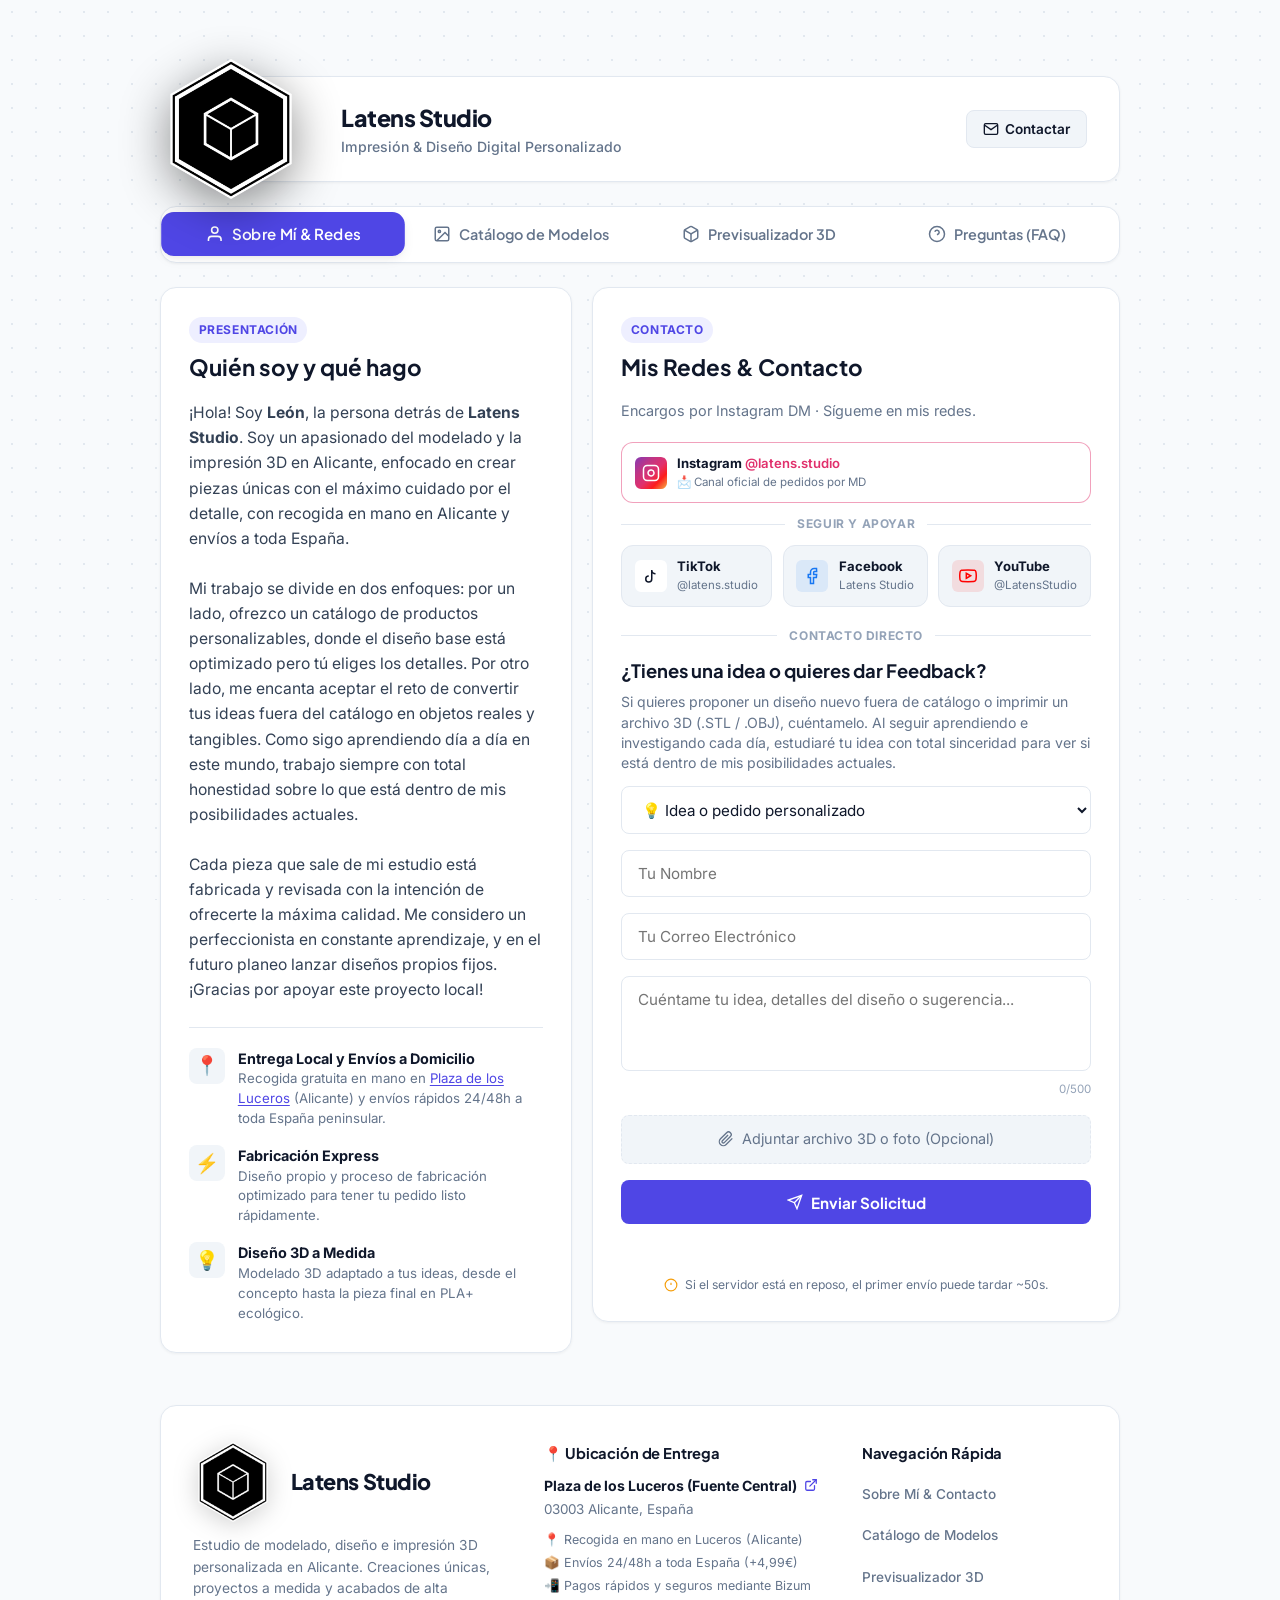
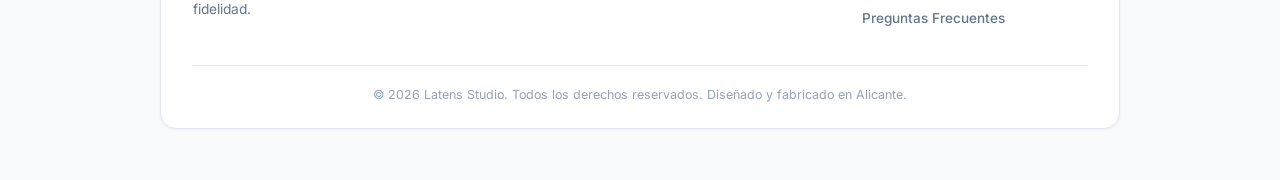
==== index.html @ 013ec284 "Add files via upload" ====
<!DOCTYPE html>
<html lang="es">
<head>
    <meta charset="UTF-8">
    <meta name="viewport" content="width=device-width, initial-scale=1.0, maximum-scale=5.0">
    <meta name="color-scheme" content="light dark">
    <meta name="theme-color" content="#f8fafc">

    <!-- Metadatos Principales & SEO -->
    <title>Latens Studio — Diseño Digital e Impresión 3D a Medida</title>
    <meta name="title" content="Latens Studio — Diseño Digital e Impresión 3D a Medida">
    <meta name="description" content="Estudio de diseño digital, modelado e impresión 3D personalizada. Crea piezas únicas con previsualizador 3D interactivo y acabados de alta precisión.">
    <meta name="keywords" content="impresion 3d alicante, diseño 3d a medida, estudio 3d alicante, regalos personalizados alicante, modelado 3d alicante, latens studio, plaza de los luceros alicante">
    <meta name="author" content="Latens Studio">
    <meta name="robots" content="index, follow">
    <link rel="canonical" href="https://latens-studio.github.io/Latens_Studio_Web/">

    <!-- Geo Tags para Posicionamiento Local en Alicante -->
    <meta name="geo.region" content="ES-A">
    <meta name="geo.placename" content="Alicante, Plaza de los Luceros">
    <meta name="geo.position" content="38.345869;-0.490693">
    <meta name="ICBM" content="38.345869, -0.490693">

    <!-- Open Graph / Redes Sociales & Mensajería -->
    <meta property="og:type" content="business.business">
    <meta property="og:url" content="https://latens-studio.github.io/Latens_Studio_Web/">
    <meta property="og:site_name" content="Latens Studio">
    <meta property="og:title" content="Latens Studio — Diseño Digital e Impresión 3D a Medida">
    <meta property="og:description" content="Estudio de diseño digital, modelado e impresión 3D personalizada. Crea piezas únicas con previsualizador 3D interactivo y acabados de alta precisión.">
    <meta property="og:image" content="https://latens-studio.github.io/Latens_Studio_Web/Etiqueta.jpg">
    <meta property="og:image:secure_url" content="https://latens-studio.github.io/Latens_Studio_Web/Etiqueta.jpg">
    <meta property="og:image:type" content="image/jpeg">
    <meta property="og:image:width" content="1200">
    <meta property="og:image:height" content="630">
    <meta property="og:image:alt" content="Latens Studio — Diseño Digital e Impresión 3D a Medida">
    <meta property="og:locale" content="es_ES">

    <!-- Twitter / X Card -->
    <meta name="twitter:card" content="summary_large_image">
    <meta name="twitter:url" content="https://latens-studio.github.io/Latens_Studio_Web/">
    <meta name="twitter:title" content="Latens Studio — Diseño Digital e Impresión 3D a Medida">
    <meta name="twitter:description" content="Estudio de diseño digital, modelado e impresión 3D personalizada. Crea piezas únicas con previsualizador 3D interactivo y acabados de alta precisión.">
    <meta name="twitter:image" content="https://latens-studio.github.io/Latens_Studio_Web/Etiqueta.jpg">
    <meta name="twitter:image:alt" content="Latens Studio — Diseño Digital e Impresión 3D a Medida">

    <!-- Respaldo Google / Scraping -->
    <meta itemprop="image" content="https://latens-studio.github.io/Latens_Studio_Web/Etiqueta.jpg">
    <link rel="image_src" href="https://latens-studio.github.io/Latens_Studio_Web/Etiqueta.jpg">

    <!-- Schema.org JSON-LD (LocalBusiness + Products + FAQ) -->
    <script type="application/ld+json">
    {
      "@context": "https://schema.org",
      "@graph": [
        {
          "@type": "LocalBusiness",
          "@id": "https://latens-studio.github.io/Latens_Studio_Web/#business",
          "name": "Latens Studio",
          "url": "https://latens-studio.github.io/Latens_Studio_Web/",
          "logo": "https://latens-studio.github.io/Latens_Studio_Web/logo_latens.png",
          "image": "https://latens-studio.github.io/Latens_Studio_Web/Etiqueta.jpg",
          "description": "Estudio de diseño, modelado e impresión 3D personalizada en Alicante. Creación de piezas únicas, regalos personalizados y proyectos con entrega en mano en Plaza de los Luceros.",
          "priceRange": "€",
          "paymentAccepted": "Bizum",
          "currenciesAccepted": "EUR",
          "address": {
            "@type": "PostalAddress",
            "streetAddress": "Plaza de los Luceros (Punto de Entrega en Mano)",
            "addressLocality": "Alicante",
            "addressRegion": "Alicante",
            "postalCode": "03003",
            "addressCountry": "ES"
          },
          "geo": {
            "@type": "GeoCoordinates",
            "latitude": 38.345869,
            "longitude": -0.490693
          },
          "areaServed": {
            "@type": "City",
            "name": "Alicante"
          },
          "sameAs": [
            "https://www.instagram.com/latens.studio",
            "https://www.tiktok.com/@latens.studio",
            "https://www.facebook.com/share/1EheDCydS8/",
            "https://youtube.com/@latensstudio"
          ]
        },
        {
          "@type": "ItemList",
          "name": "Catálogo de Llaveros Personalizados",
          "itemListElement": [
            {
              "@type": "Product",
              "position": 1,
              "name": "Llavero Corazón Conectado",
              "description": "Dos llaveros independientes con nombres personalizados que encajan magnéticamente formando un corazón perfecto.",
              "image": "https://latens-studio.github.io/Latens_Studio_Web/pareja_nombre_portada.webp",
              "brand": { "@type": "Brand", "name": "Latens Studio" },
              "offers": {
                "@type": "Offer",
                "price": "15.00",
                "priceCurrency": "EUR",
                "availability": "https://schema.org/InStock",
                "url": "https://latens-studio.github.io/Latens_Studio_Web/#tab-gallery",
                "areaServed": "Alicante"
              }
            },
            {
              "@type": "Product",
              "position": 2,
              "name": "Llavero Iniciales con Corazón",
              "description": "Dos llaveros con la inicial de cada persona sobre un corazón central, opción de cruz decorativa y relieve.",
              "image": "https://latens-studio.github.io/Latens_Studio_Web/pareja_iniciales_portada.webp",
              "brand": { "@type": "Brand", "name": "Latens Studio" },
              "offers": {
                "@type": "Offer",
                "price": "12.00",
                "priceCurrency": "EUR",
                "availability": "https://schema.org/InStock",
                "url": "https://latens-studio.github.io/Latens_Studio_Web/#tab-gallery",
                "areaServed": "Alicante"
              }
            },
            {
              "@type": "Product",
              "position": 3,
              "name": "Llavero Individual con Nombre",
              "description": "Tu nombre en relieve blanco sobre base oscura resistente con anilla reforzada y diseño orgánico compacto.",
              "image": "https://latens-studio.github.io/Latens_Studio_Web/individual_portada.webp",
              "brand": { "@type": "Brand", "name": "Latens Studio" },
              "offers": {
                "@type": "Offer",
                "price": "3.00",
                "priceCurrency": "EUR",
                "availability": "https://schema.org/InStock",
                "url": "https://latens-studio.github.io/Latens_Studio_Web/#tab-gallery",
                "areaServed": "Alicante"
              }
            }
          ]
        },
        {
          "@type": "FAQPage",
          "mainEntity": [
            {
              "@type": "Question",
              "name": "¿Cómo hago un encargo y cómo se paga?",
              "acceptedAnswer": {
                "@type": "Answer",
                "text": "Todos los encargos se realizan de forma cómoda a través de esta web o por Mensaje Directo en Instagram (@latens.studio). Una vez confirmado el diseño contigo, el pago se realiza cómodamente mediante Bizum."
              }
            },
            {
              "@type": "Question",
              "name": "¿De qué material están fabricados?",
              "acceptedAnswer": {
                "@type": "Answer",
                "text": "Están impresos en bioplástico PLA y PLA+ de alta calidad, polímeros termoplásticos ligeros y muy resistentes derivados de recursos orgánicos renovables como el almidón de maíz."
              }
            },
            {
              "@type": "Question",
              "name": "¿Resisten bien el calor y el sol?",
              "acceptedAnswer": {
                "@type": "Answer",
                "text": "El PLA+ es muy duradero para el uso diario. Como todo termoplástico, se aconseja no dejarlo expuesto al sol directo de forma prolongada ni a temperaturas superiores a 55-60°C."
              }
            },
            {
              "@type": "Question",
              "name": "¿Puedo pedirte algún diseño fuera de tu catálogo?",
              "acceptedAnswer": {
                "@type": "Answer",
                "text": "¡Sí! Si tienes en mente una idea propia, un boceto o un archivo 3D listo (.STL / .OBJ / .STEP), cuéntamelo por Instagram o mediante el formulario de contacto."
              }
            },
            {
              "@type": "Question",
              "name": "¿Cuánto tardas en preparar un encargo?",
              "acceptedAnswer": {
                "@type": "Answer",
                "text": "Para piezas pequeñas y modelos del catálogo, lo habitual es tener tu pedido listo el mismo día o en un plazo de 24 horas."
              }
            },
            {
              "@type": "Question",
              "name": "¿Dónde se realizan las entregas en mano?",
              "acceptedAnswer": {
                "@type": "Answer",
                "text": "Las entregas presenciales gratuitas se realizan en la Plaza de los Luceros (Alicante), junto a la fuente central."
              }
            },
            {
              "@type": "Question",
              "name": "¿Qué ocurre si no puedo acudir en el horario acordado a Luceros?",
              "acceptedAnswer": {
                "@type": "Answer",
                "text": "Si te surge cualquier imprevisto, solo avísame con antelación por Mensaje Directo en Instagram para reagendar el horario u organizar para que otra persona de tu confianza pueda recogerlo."
              }
            },
            {
              "@type": "Question",
              "name": "¿Se pueden cancelar o devolver los pedidos?",
              "acceptedAnswer": {
                "@type": "Answer",
                "text": "En modelos no personalizados dispones de 7 días naturales desde la entrega para devoluciones. En piezas personalizadas con nombres o fechas a medida, no es posible admitir devoluciones una vez iniciada la impresión."
              }
            }
          ]
        }
      ]
    }
    </script>

    <!-- Favicon / Icono de la Pestaña del Navegador -->
    <link rel="icon" type="image/svg+xml" href="favicon.svg">
    <link rel="icon" type="image/png" sizes="1024x1024" href="logo_latens.png">
    <link rel="apple-touch-icon" sizes="1024x1024" href="logo_latens.png">
    <link rel="manifest" href="manifest.json?v=3.0">
    <meta name="apple-mobile-web-app-title" content="Latens Studio">
    <meta name="application-name" content="Latens Studio">
    <meta name="apple-mobile-web-app-capable" content="yes">
    <meta name="apple-mobile-web-app-status-bar-style" content="black-translucent">
    <meta name="theme-color" content="#090d16">

    <!-- Preconexión de Fuentes para Rendimiento (Elimina latencia de DNS/TLS) -->
    <link rel="preconnect" href="https://fonts.googleapis.com">
    <link rel="preconnect" href="https://fonts.gstatic.com" crossorigin>
    <link href="https://fonts.googleapis.com/css2?family=Plus+Jakarta+Sans:wght@400;500;600;700;800&family=Inter:wght@400;500;600&display=swap" rel="stylesheet">
    <link rel="stylesheet" href="style.css?v=132.0">
</head>
<body>

    <!-- Fondo limpio con sutil retícula de diseño -->
    <div class="bg-pattern"></div>

    <div class="site-wrapper">
        <!-- HEADER PRINCIPAL ESTRICTO Y ESTRUCTURADO -->
        <header class="main-header">
            <div class="header-brand">
                <div class="brand-avatar">
                    <img src="logo_latens.png" alt="Latens Studio Logo" class="brand-logo-img"  fetchpriority="high">
                </div>
                <div class="brand-text">
                    <h1 class="brand-title">Latens Studio</h1>
                    <p class="brand-subtitle">Impresión & Diseño Digital Personalizado</p>
                </div>
            </div>

            <div class="header-actions">
                <a href="#contacto" class="btn-secondary-sm" id="headerContactBtn" data-gc-event="Contacto_Header">
                    <svg width="16" height="16" viewBox="0 0 24 24" fill="none" stroke="currentColor" stroke-width="2" aria-hidden="true"><path d="M4 4h16c1.1 0 2 .9 2 2v12c0 1.1-.9 2-2 2H4c-1.1 0-2-.9-2-2V6c0-1.1.9-2 2-2z"></path><polyline points="22,6 12,13 2,6"></polyline></svg>
                    Contactar
                </a>
            </div>
        </header>

        <!-- BARRA DE NAVEGACIÓN ESTRUCTURADA POR SECCIONES (TABS CON WAI-ARIA) -->
        <nav class="nav-tabs" role="tablist" aria-label="Secciones del sitio">
            <button class="nav-tab-btn active" data-target="tab-profile" id="tab-btn-profile" data-gc-event="Tab_Perfil" role="tab" aria-selected="true" aria-controls="tab-profile" tabindex="0">
                <svg width="18" height="18" viewBox="0 0 24 24" fill="none" stroke="currentColor" stroke-width="2" aria-hidden="true"><path d="M20 21v-2a4 4 0 0 0-4-4H8a4 4 0 0 0-4 4v2"></path><circle cx="12" cy="7" r="4"></circle></svg>
                <span>Sobre Mí & Redes</span>
            </button>
            <button class="nav-tab-btn" data-target="tab-gallery" id="tab-btn-gallery" data-gc-event="Tab_Catalogo" role="tab" aria-selected="false" aria-controls="tab-gallery" tabindex="-1">
                <svg width="18" height="18" viewBox="0 0 24 24" fill="none" stroke="currentColor" stroke-width="2" aria-hidden="true"><rect x="3" y="3" width="18" height="18" rx="2" ry="2"></rect><circle cx="8.5" cy="8.5" r="1.5"></circle><polyline points="21 15 16 10 5 21"></polyline></svg>
                <span>Catálogo de Modelos</span>
            </button>
            <button class="nav-tab-btn highlight" data-target="tab-preview" id="tab-btn-preview" data-gc-event="Tab_Previsualizador" role="tab" aria-selected="false" aria-controls="tab-preview" tabindex="-1">
                <svg width="18" height="18" viewBox="0 0 24 24" fill="none" stroke="currentColor" stroke-width="2" aria-hidden="true"><path d="M21 16V8a2 2 0 0 0-1-1.73l-7-4a2 2 0 0 0-2 0l-7 4A2 2 0 0 0 3 8v8a2 2 0 0 0 1 1.73l7 4a2 2 0 0 0 2 0l7-4A2 2 0 0 0 21 16z"></path><polyline points="3.27 6.96 12 12.01 20.73 6.96"></polyline><line x1="12" y1="22.08" x2="12" y2="12"></line></svg>
                <span>Previsualizador 3D</span>
            </button>
            <button class="nav-tab-btn" data-target="tab-faq" id="tab-btn-faq" data-gc-event="Tab_FAQ" role="tab" aria-selected="false" aria-controls="tab-faq" tabindex="-1">
                <svg width="18" height="18" viewBox="0 0 24 24" fill="none" stroke="currentColor" stroke-width="2" aria-hidden="true"><circle cx="12" cy="12" r="10"></circle><path d="M9.09 9a3 3 0 0 1 5.83 1c0 2-3 3-3 3"></path><line x1="12" y1="17" x2="12.01" y2="17"></line></svg>
                <span>Preguntas (FAQ)</span>
            </button>
        </nav>

        <!-- CONTENIDO PRINCIPAL DE LAS PESTAÑAS -->
        <main class="main-content">
            
            <!-- ════════════════════════════════════════
                 PESTAÑA 1: PERFIL & REDES
            ════════════════════════════════════════ -->
            <section id="tab-profile" class="tab-pane active fade-in" role="tabpanel" aria-labelledby="tab-btn-profile">
                <div class="structured-grid">
                    
                    <!-- Tarjeta Biografía -->
                    <div class="content-card bio-card">
                        <div class="card-header">
                            <span class="card-badge">Presentación</span>
                            <h2>Quién soy y qué hago</h2>
                        </div>
                        <p class="bio-text">
                            ¡Hola! Soy <strong>León</strong>, la persona detrás de <strong>Latens Studio</strong>. Soy un apasionado del modelado y la impresión 3D en Alicante, enfocado en crear piezas únicas con el máximo cuidado por el detalle, con recogida en mano en Alicante y envíos a toda España.
                            <br><br>
                            Mi trabajo se divide en dos enfoques: por un lado, ofrezco un catálogo de productos personalizables, donde el diseño base está optimizado pero tú eliges los detalles. Por otro lado, me encanta aceptar el reto de convertir tus ideas fuera del catálogo en objetos reales y tangibles. Como sigo aprendiendo día a día en este mundo, trabajo siempre con total honestidad sobre lo que está dentro de mis posibilidades actuales.
                            <br><br>
                            Cada pieza que sale de mi estudio está fabricada y revisada con la intención de ofrecerte la máxima calidad. Me considero un perfeccionista en constante aprendizaje, y en el futuro planeo lanzar diseños propios fijos. ¡Gracias por apoyar este proyecto local!
                        </p>
                        <div class="features-list">
                            <div class="feature-item">
                                <span class="feature-icon">📍</span>
                                <div>
                                    <strong>Entrega Local y Envíos a Domicilio</strong>
                                    <p>Recogida gratuita en mano en <a href="https://maps.google.com/?q=Plaza+de+los+Luceros,+03003+Alicante" target="_blank" rel="noopener noreferrer" class="faq-map-link">Plaza de los Luceros</a> (Alicante) y envíos rápidos 24/48h a toda España peninsular.</p>
                                </div>
                            </div>
                            <div class="feature-item">
                                <span class="feature-icon">⚡</span>
                                <div>
                                    <strong>Fabricación Express</strong>
                                    <p>Diseño propio y proceso de fabricación optimizado para tener tu pedido listo rápidamente.</p>
                                </div>
                            </div>
                            <div class="feature-item">
                                <span class="feature-icon">💡</span>
                                <div>
                                    <strong>Diseño 3D a Medida</strong>
                                    <p>Modelado 3D adaptado a tus ideas, desde el concepto hasta la pieza final en PLA+ ecológico.</p>
                                </div>
                            </div>
                        </div>
                    </div>

                    <!-- Tarjeta Redes & Contacto -->
                    <div class="content-card social-card" id="contacto">
                        <div class="card-header">
                            <span class="card-badge">Contacto</span>
                            <h2>Mis Redes & Contacto</h2>
                        </div>
                        <p class="card-subtext">Encargos por Instagram DM · Sígueme en mis redes.</p>
                        
                        <!-- Canal Principal Destacado: Instagram (Encargos y DMs) -->
                        <div class="social-primary-box">
                            <a href="https://www.instagram.com/latens.studio?igsh=ZmIwaXVvYmJta2lt" class="social-tile-secondary instagram-primary" data-gc-event="Visita_Redes_Instagram" target="_blank" rel="noopener noreferrer" title="Pedir o consultar por Instagram DM">
                                <div class="sec-icon" style="background: var(--insta-gradient); color: #fff;">
                                    <svg viewBox="0 0 24 24" fill="none" stroke="currentColor" stroke-width="2" aria-hidden="true"><rect x="2" y="2" width="20" height="20" rx="5" ry="5"></rect><path d="M16 11.37A4 4 0 1 1 12.63 8 4 4 0 0 1 16 11.37z"></path><line x1="17.5" y1="6.5" x2="17.51" y2="6.5"></line></svg>
                                </div>
                                <div class="sec-info">
                                    <span class="sec-title">Instagram <span style="color: var(--insta-pink); font-weight: 600;">@latens.studio</span></span>
                                    <span class="sec-handle">📩 Canal oficial de pedidos por MD</span>
                                </div>
                            </a>
                        </div>

                        <!-- Canales Secundarios: Seguir y Apoyar -->
                        <div class="social-secondary-section">
                            <div class="social-secondary-heading">Seguir y Apoyar</div>
                            <div class="social-secondary-grid">
                                <a href="https://www.tiktok.com/@latens.studio?_r=1&_t=ZG-98trditp81h" class="social-tile-secondary tiktok" data-gc-event="Visita_Redes_TikTok" target="_blank" rel="noopener noreferrer" title="Seguir en TikTok">
                                    <div class="sec-icon">
                                        <svg viewBox="0 0 24 24" fill="none" stroke="currentColor" stroke-width="2" aria-hidden="true"><path d="M9 12a4 4 0 1 0 4 4V4a5 5 0 0 0 5 5"></path></svg>
                                    </div>
                                    <div class="sec-info">
                                        <span class="sec-title">TikTok</span>
                                        <span class="sec-handle">@latens.studio</span>
                                    </div>
                                </a>

                                <a href="https://www.facebook.com/share/1EheDCydS8/" class="social-tile-secondary facebook" data-gc-event="Visita_Redes_Facebook" target="_blank" rel="noopener noreferrer" title="Seguir en Facebook">
                                    <div class="sec-icon">
                                        <svg viewBox="0 0 24 24" fill="none" stroke="currentColor" stroke-width="2" aria-hidden="true"><path d="M18 2h-3a5 5 0 0 0-5 5v3H7v4h3v8h4v-8h3.81l.39-4h-4V7a1 1 0 0 1 1-1h3z"></path></svg>
                                    </div>
                                    <div class="sec-info">
                                        <span class="sec-title">Facebook</span>
                                        <span class="sec-handle">Latens Studio</span>
                                    </div>
                                </a>

                                <a href="https://youtube.com/@latensstudio?si=GDxGQkArai97Ne9W" class="social-tile-secondary youtube" data-gc-event="Visita_Redes_YouTube" target="_blank" rel="noopener noreferrer" title="Suscribirse en YouTube">
                                    <div class="sec-icon">
                                        <svg viewBox="0 0 24 24" fill="none" stroke="currentColor" stroke-width="2" aria-hidden="true"><path d="M22.54 6.42a2.78 2.78 0 0 0-1.94-2C18.88 4 12 4 12 4s-6.88 0-8.6.46a2.78 2.78 0 0 0-1.94 2A29 29 0 0 0 1 11.75a29 29 0 0 0 .46 5.33 2.78 2.78 0 0 0 1.94 2c1.72.46 8.6.46 8.6.46s6.88 0 8.6-.46a2.78 2.78 0 0 0 1.94-2 29 29 0 0 0 .46-5.33 29 29 0 0 0-.46-5.33z"></path><polygon points="9.75 15.02 15.5 11.75 9.75 8.48 9.75 15.02"></polygon></svg>
                                    </div>
                                    <div class="sec-info">
                                        <span class="sec-title">YouTube</span>
                                        <span class="sec-handle">@LatensStudio</span>
                                    </div>
                                </a>
                            </div>

                        <!-- Formulario de Contacto (integrado en la tarjeta) -->
                        <div class="social-form-section">
                            <div class="social-secondary-heading">Contacto directo</div>
                            <h3 style="font-family: var(--font-heading); font-size: 1.15rem; color: var(--text-heading); margin-bottom: 0.5rem;">¿Tienes una idea o quieres dar Feedback?</h3>
                            <p style="font-size: 0.88rem; color: var(--text-muted); margin-bottom: 0.75rem; line-height: 1.45;">Si quieres proponer un diseño nuevo fuera de catálogo o imprimir un archivo 3D (.STL / .OBJ), cuéntamelo. Al seguir aprendiendo e investigando cada día, estudiaré tu idea con total sinceridad para ver si está dentro de mis posibilidades actuales.</p>
                            <form id="contactForm" class="custom-form" style="margin-top: 0; max-width: 100%;">
                                <!-- Honeypot anti-spam -->
                                <div style="display: none !important; position: absolute; left: -9999px;" aria-hidden="true">
                                    <input type="text" name="website_hp" tabindex="-1" autocomplete="off">
                                </div>

                                <div class="form-group">
                                    <label for="formSubject" class="sr-only">Tipo de Asunto</label>
                                    <select name="asunto" id="formSubject" class="form-input" style="cursor: pointer;">
                                        <option value="idea">💡 Idea o pedido personalizado</option>
                                        <option value="feedback">🗣️ Feedback o sugerencias</option>
                                    </select>
                                </div>

                                <div class="form-group">
                                    <label for="contactName" class="sr-only">Tu Nombre</label>
                                    <input type="text" id="contactName" name="name" placeholder="Tu Nombre" required class="form-input" autocomplete="name">
                                </div>

                                <div class="form-group">
                                    <label for="contactEmail" class="sr-only">Tu Correo Electrónico</label>
                                    <input type="email" id="contactEmail" name="email" placeholder="Tu Correo Electrónico" required class="form-input" autocomplete="email" aria-describedby="contactEmailSuggestion">
                                    <div id="contactEmailSuggestion" class="email-suggestion-box" style="display: none;" role="status" aria-live="polite"></div>
                                </div>

                                <div class="form-group" style="position: relative;">
                                    <label for="contactMessage" class="sr-only">Mensaje o Detalles del Encargo</label>
                                    <textarea id="contactMessage" name="message" rows="3" maxlength="500" placeholder="Cuéntame tu idea, detalles del diseño o sugerencia..." required class="form-input"></textarea>
                                    <div class="char-counter-wrap">
                                        <small id="contactMessageCounter" class="char-counter">0/500</small>
                                    </div>
                                </div>

                                <div class="form-group">
                                    <label for="attachment" class="file-label">
                                        <svg width="16" height="16" viewBox="0 0 24 24" fill="none" stroke="currentColor" stroke-width="2" aria-hidden="true"><path d="M21.44 11.05l-9.19 9.19a6 6 0 0 1-8.49-8.49l9.19-9.19a4 4 0 0 1 5.66 5.66l-9.2 9.19a2 2 0 0 1-2.83-2.83l8.49-8.48"></path></svg>
                                        <span id="fileNameDisplay">Adjuntar archivo 3D o foto (Opcional)</span>
                                    </label>
                                    <input type="file" name="attachment" id="attachment" accept=".stl,.obj,.step,.zip,.rar,.png,.jpg" class="hidden-file">
                                </div>

                                <button type="submit" class="btn-primary w-full" data-gc-event="Contacto_Enviar">
                                    <svg width="16" height="16" viewBox="0 0 24 24" fill="none" stroke="currentColor" stroke-width="2" aria-hidden="true"><line x1="22" y1="2" x2="11" y2="13"></line><polygon points="22 2 15 22 11 13 2 9 22 2"></polygon></svg>
                                    Enviar Solicitud
                                </button>

                                <div id="formResult" class="form-result" role="status" aria-live="polite"></div>

                                <div class="form-server-note">
                                    <svg width="14" height="14" viewBox="0 0 24 24" fill="none" stroke="currentColor" stroke-width="2" aria-hidden="true"><circle cx="12" cy="12" r="10"></circle><line x1="12" y1="8" x2="12" y2="12"></line><line x1="12" y1="16" x2="12.01" y2="16"></line></svg>
                                    <span>Si el servidor está en reposo, el primer envío puede tardar ~50s.</span>
                                </div>
                            </form>
                        </div>
                    </div>

                </div> <!-- Fin de structured-grid -->

            </section>

            <!-- ════════════════════════════════════════
                 PESTAÑA 2: CATÁLOGO DE PRODUCTOS
            ════════════════════════════════════════ -->
            <section id="tab-gallery" class="tab-pane fade-in" role="tabpanel" aria-labelledby="tab-btn-gallery">
                <h2 class="sr-only">Catálogo de Modelos y Llaveros 3D</h2>

                <!-- Chapita de regalo (Encabezando la sección) -->
                <div class="gift-badge catalog-badge">
                    <img src="chapita.png" alt="Chapita Gratis" width="48" height="48" decoding="async">
                    <div class="gift-text">
                        <strong>+ Chapita Gratis</strong>
                        <span>Con tu pedido</span>
                    </div>
                </div>

                <div class="products-grid">
                    
                    <!-- Producto 1: Corazón -->
                    <article class="product-card">
                        <div class="product-preview-box has-gallery" data-product="corazon">
                            <span class="product-tag">Más Vendido ⭐</span>
                            <div class="card-gallery-slider">
                                <img src="pareja_nombre_portada.webp" alt="Llaveros Magnéticos con Corazón y Nombres - Portada" class="gallery-slide active" loading="lazy" decoding="async" width="400" height="300">
                                <img src="pareja_nombre_imanes.webp" alt="Llaveros Magnéticos con Corazón y Nombres - Imanes de Neodimio" class="gallery-slide" loading="lazy" decoding="async" width="400" height="300">
                                <img src="pareja_nombre_fecha.webp" alt="Llaveros Magnéticos con Corazón y Nombres - Fecha Especial Grabada" class="gallery-slide" loading="lazy" decoding="async" width="400" height="300">
                                <img src="pareja_nombre_llaves.webp" alt="Llaveros Magnéticos con Corazón y Nombres - Puestos en Llaves" class="gallery-slide" loading="lazy" decoding="async" width="400" height="300">
                                <img src="tarjeta_3d_comun.webp" alt="Llaveros Magnéticos con Corazón y Nombres - Tarjeta de Presentación 3D" class="gallery-slide" loading="lazy" decoding="async" width="400" height="300">
                                <img src="pareja_nombre_conjunto.webp" alt="Llaveros Magnéticos con Corazón y Nombres - Conjunto Completo" class="gallery-slide" loading="lazy" decoding="async" width="400" height="300">
                            </div>
                            <div class="card-gallery-nav">
                                <button class="gallery-prev" aria-label="Foto anterior" type="button">‹</button>
                                <button class="gallery-next" aria-label="Siguiente foto" type="button">›</button>
                            </div>
                            <div class="card-gallery-dots">
                                <span class="gallery-dot active" data-index="0"></span>
                                <span class="gallery-dot" data-index="1"></span>
                                <span class="gallery-dot" data-index="2"></span>
                                <span class="gallery-dot" data-index="3"></span>
                                <span class="gallery-dot" data-index="4"></span>
                                <span class="gallery-dot" data-index="5"></span>
                            </div>
                        </div>
                        <div class="product-body">
                            <h3 class="product-title">Llaveros Magnéticos con Corazón y Nombres</h3>
                            <p class="product-desc">Dos llaveros magnéticos con nombres personalizados. Incluye tarjeta en caja con título, dedicatoria corta y soporte expositor.</p>
                            <div class="product-pricing-row">
                                <div class="price-stack">
                                    <span class="price-amount">15€</span>
                                </div>
                                <div class="price-shipping-stack">
                                    <span class="shipping-line">📍 Alicante: <strong>Recogida Gratis</strong></span>
                                    <span class="shipping-line">📦 Envío: <strong>+4,99€</strong></span>
                                </div>
                            </div>
                            <div class="product-card-actions">
                                <button type="button" class="btn-secondary-block btn-view-details" data-gc-event="Ver_Detalles" data-product="corazon" data-product-id="corazon">
                                    <svg width="15" height="15" viewBox="0 0 24 24" fill="none" stroke="currentColor" stroke-width="2" aria-hidden="true"><circle cx="11" cy="11" r="8"></circle><line x1="21" y1="21" x2="16.65" y2="16.65"></line><line x1="11" y1="8" x2="11" y2="14"></line><line x1="8" y1="11" x2="14" y2="11"></line></svg>
                                    <span>Ver más detalles</span>
                                </button>
                                <button type="button" class="btn-primary-block preview-trigger" data-gc-event="Boton_Personalizar_Catalogo" data-product="corazon">
                                    <svg width="15" height="15" viewBox="0 0 24 24" fill="none" stroke="currentColor" stroke-width="2" aria-hidden="true"><path d="M21 16V8a2 2 0 0 0-1-1.73l-7-4a2 2 0 0 0-2 0l-7 4A2 2 0 0 0 3 8v8a2 2 0 0 0 1 1.73l7 4a2 2 0 0 0 2 0l7-4A2 2 0 0 0 21 16z"></path></svg>
                                    <span>Personalizar 3D</span>
                                </button>
                            </div>
                        </div>
                    </article>

                    <!-- Producto 2: Iniciales -->
                    <article class="product-card">
                        <div class="product-preview-box has-gallery" data-product="iniciales">
                            <span class="product-tag neutral">Personalizable</span>
                            <div class="card-gallery-slider">
                                <img src="pareja_iniciales_portada.webp" alt="Llaveros Magnéticos con Corazón e Iniciales - Portada" class="gallery-slide active" loading="lazy" decoding="async" width="400" height="300">
                                <img src="pareja_iniciales_imanes.webp" alt="Llaveros Magnéticos con Corazón e Iniciales - Imanes de Neodimio" class="gallery-slide" loading="lazy" decoding="async" width="400" height="300">
                                <img src="pareja_iniciales_fecha.webp" alt="Llaveros Magnéticos con Corazón e Iniciales - Fecha Especial Grabada" class="gallery-slide" loading="lazy" decoding="async" width="400" height="300">
                                <img src="pareja_iniciales_cruz.webp" alt="Llaveros Magnéticos con Corazón e Iniciales - Cruz Opcional" class="gallery-slide" loading="lazy" decoding="async" width="400" height="300">
                                <img src="pareja_iniciales_llaves.webp" alt="Llaveros Magnéticos con Corazón e Iniciales - Puestos en Llaves" class="gallery-slide" loading="lazy" decoding="async" width="400" height="300">
                                <img src="tarjeta_3d_comun.webp" alt="Llaveros Magnéticos con Corazón e Iniciales - Tarjeta de Presentación 3D" class="gallery-slide" loading="lazy" decoding="async" width="400" height="300">
                                <img src="pareja_iniciales_conjunto.webp" alt="Llaveros Magnéticos con Corazón e Iniciales - Conjunto Completo" class="gallery-slide" loading="lazy" decoding="async" width="400" height="300">
                            </div>
                            <div class="card-gallery-nav">
                                <button class="gallery-prev" aria-label="Foto anterior" type="button">‹</button>
                                <button class="gallery-next" aria-label="Siguiente foto" type="button">›</button>
                            </div>
                            <div class="card-gallery-dots">
                                <span class="gallery-dot active" data-index="0"></span>
                                <span class="gallery-dot" data-index="1"></span>
                                <span class="gallery-dot" data-index="2"></span>
                                <span class="gallery-dot" data-index="3"></span>
                                <span class="gallery-dot" data-index="4"></span>
                                <span class="gallery-dot" data-index="5"></span>
                                <span class="gallery-dot" data-index="6"></span>
                            </div>
                        </div>
                        <div class="product-body">
                            <h3 class="product-title">Llaveros Magnéticos con Corazón e Iniciales</h3>
                            <p class="product-desc">Dos llaveros magnéticos con iniciales sobre corazón central. Incluye tarjeta en caja con dedicatoria corta y soporte expositor.</p>
                            <div class="product-pricing-row">
                                <div class="price-stack">
                                    <span class="price-amount">12€</span>
                                </div>
                                <div class="price-shipping-stack">
                                    <span class="shipping-line">📍 Alicante: <strong>Recogida Gratis</strong></span>
                                    <span class="shipping-line">📦 Envío: <strong>+4,99€</strong></span>
                                </div>
                            </div>
                            <div class="product-card-actions">
                                <button type="button" class="btn-secondary-block btn-view-details" data-gc-event="Ver_Detalles" data-product="iniciales" data-product-id="iniciales">
                                    <svg width="15" height="15" viewBox="0 0 24 24" fill="none" stroke="currentColor" stroke-width="2" aria-hidden="true"><circle cx="11" cy="11" r="8"></circle><line x1="21" y1="21" x2="16.65" y2="16.65"></line><line x1="11" y1="8" x2="11" y2="14"></line><line x1="8" y1="11" x2="14" y2="11"></line></svg>
                                    <span>Ver más detalles</span>
                                </button>
                                <button type="button" class="btn-primary-block preview-trigger" data-gc-event="Boton_Personalizar_Catalogo" data-product="iniciales">
                                    <svg width="15" height="15" viewBox="0 0 24 24" fill="none" stroke="currentColor" stroke-width="2" aria-hidden="true"><path d="M21 16V8a2 2 0 0 0-1-1.73l-7-4a2 2 0 0 0-2 0l-7 4A2 2 0 0 0 3 8v8a2 2 0 0 0 1 1.73l7 4a2 2 0 0 0 2 0l7-4A2 2 0 0 0 21 16z"></path></svg>
                                    <span>Personalizar 3D</span>
                                </button>
                            </div>
                        </div>
                    </article>

                    <!-- Producto 3: Llavero Individual con Nombre -->
                    <article class="product-card">
                        <div class="product-preview-box has-gallery" data-product="individual">
                            <span class="product-tag neutral">Individual</span>
                            <div class="card-gallery-slider">
                                <img src="individual_portada.webp" alt="Llavero Individual con Nombre - Portada" class="gallery-slide active" loading="lazy" decoding="async" width="400" height="300">
                                <img src="individual_llaves_1.webp" alt="Llavero Individual con Nombre - Puesto en Llaves Vista 1" class="gallery-slide" loading="lazy" decoding="async" width="400" height="300">
                                <img src="individual_llaves_2.webp" alt="Llavero Individual con Nombre - Puesto en Llaves Vista 2" class="gallery-slide" loading="lazy" decoding="async" width="400" height="300">
                            </div>
                            <div class="card-gallery-nav">
                                <button class="gallery-prev" aria-label="Foto anterior" type="button">‹</button>
                                <button class="gallery-next" aria-label="Siguiente foto" type="button">›</button>
                            </div>
                            <div class="card-gallery-dots">
                                <span class="gallery-dot active" data-index="0"></span>
                                <span class="gallery-dot" data-index="1"></span>
                                <span class="gallery-dot" data-index="2"></span>
                            </div>
                        </div>
                        <div class="product-body">
                            <h3 class="product-title">Llavero con Nombre</h3>
                            <p class="product-desc">Tu nombre en relieve blanco sobre base oscura resistente con anilla reforzada y diseño orgánico compacto.</p>
                            <div class="product-pricing-row">
                                <div class="price-stack">
                                    <span class="price-amount">3€</span>
                                </div>
                                <div class="price-shipping-stack">
                                    <span class="shipping-line">📍 Alicante: <strong>Recogida Gratis</strong></span>
                                    <span class="shipping-line">📦 Envío: <strong>+4,99€</strong></span>
                                </div>
                            </div>
                            <div class="product-card-actions">
                                <button type="button" class="btn-secondary-block btn-view-details" data-gc-event="Ver_Detalles" data-product="individual" data-product-id="individual">
                                    <svg width="15" height="15" viewBox="0 0 24 24" fill="none" stroke="currentColor" stroke-width="2" aria-hidden="true"><circle cx="11" cy="11" r="8"></circle><line x1="21" y1="21" x2="16.65" y2="16.65"></line><line x1="11" y1="8" x2="11" y2="14"></line><line x1="8" y1="11" x2="14" y2="11"></line></svg>
                                    <span>Ver más detalles</span>
                                </button>
                                <button type="button" class="btn-primary-block preview-trigger" data-gc-event="Boton_Personalizar_Catalogo" data-product="individual">
                                    <svg width="15" height="15" viewBox="0 0 24 24" fill="none" stroke="currentColor" stroke-width="2" aria-hidden="true"><path d="M21 16V8a2 2 0 0 0-1-1.73l-7-4a2 2 0 0 0-2 0l-7 4A2 2 0 0 0 3 8v8a2 2 0 0 0 1 1.73l7 4a2 2 0 0 0 2 0l7-4A2 2 0 0 0 21 16z"></path></svg>
                                    <span>Personalizar 3D</span>
                                </button>
                            </div>
                        </div>
                    </article>

                </div>
            </section>

            <!-- ════════════════════════════════════════
                 PESTAÑA 3: PREVISUALIZADOR 3D INTERACTIVO
            ════════════════════════════════════════ -->
            <section id="tab-preview" class="tab-pane fade-in" role="tabpanel" aria-labelledby="tab-btn-preview">
                <div class="preview-container">
                    
                    <!-- Columna de Configuración (Controles) -->
                    <div class="preview-panel config-panel">
                        <div class="panel-title-box">
                            <h2>Configurador 3D</h2>
                            <p>Ingresa los nombres para generar una muestra orientativa desde 5 perspectivas.</p>
                        </div>

                        <form id="previewForm" onsubmit="return false;">
                            <div class="form-field">
                                <label for="productSelect">Modelo a Previsualizar</label>
                                <select id="productSelect" class="form-select">
                                    <option value="corazon">Llaveros Magnéticos con Corazón y Nombres (15€)</option>
                                    <option value="iniciales">Llaveros Magnéticos con Corazón e Iniciales (12€)</option>
                                    <option value="individual">Llavero con Nombre (3€)</option>
                                </select>
                            </div>

                            <!-- Contenedor Principal de Personalización (Vertical en PC, 2 Columnas en Móvil) -->
                            <div class="config-customization-layout">
                                <!-- Columna Izquierda: Nombres y Fecha -->
                                <div class="config-names-date-col">
                                    <div id="dynamicInputs" class="form-inputs-group">
                                        <!-- Inputs dinámicos inyectados por JS -->
                                    </div>

                                    <div id="opcionesIniciales" class="custom-options-box">
                                        <h3 class="custom-options-title">Opciones de Iniciales</h3>
                                        <div class="custom-options-row">
                                            <label class="custom-option-check">
                                                <input type="checkbox" id="checkCruz" checked>
                                                <span>Incluir Cruz (+)</span>
                                            </label>
                                        </div>
                                    </div>

                                    <div id="fechaGroup" class="form-field date-picker-group">
                                        <label for="fechaNative">Fecha Reverso (Opcional)</label>
                                        <div class="date-picker-box" id="datePickerBox">
                                            <input type="date" id="fechaNative" class="form-input date-native-field" inputmode="none" onkeydown="return false;" aria-label="Seleccionar fecha en el calendario">
                                            <input type="hidden" id="fecha" value="">
                                            <button type="button" id="btnDateClear" class="btn-date-clear" title="Quitar fecha" aria-label="Quitar fecha" style="display: none;">✕</button>
                                        </div>
                                        <div class="date-quick-presets">
                                            <button type="button" class="date-preset-pill" data-gc-event="Preset_Fecha_Hoy" data-preset="today">📅 Hoy</button>
                                            <button type="button" class="date-preset-pill" data-preset="valentine">❤️ 14 Feb</button>
                                        </div>
                                        <div class="date-preview-badge" id="datePreviewBadge" style="display: none;">
                                            <span class="date-preview-label">Grabado:</span>
                                            <strong id="datePreviewFormatted" class="date-preview-code">--.--.--</strong>
                                        </div>
                                    </div>
                                </div>

                                <!-- Columna Derecha: Tarjeta 3D de Regalo -->
                                <div class="config-card-col">
                                    <input type="checkbox" id="addCard" checked style="display: none;">
                                    <div id="cardInputsGroup" class="card-inputs-panel fade-in">
                                        <div class="card-inputs-header">
                                            <span>💌</span>
                                            <strong>Tarjeta en Caja</strong>
                                        </div>
                                        <div class="form-field" style="margin-bottom: 0.45rem;">
                                            <label for="cardTitle" style="font-size: 0.78rem;">Título</label>
                                            <input type="text" id="cardTitle" class="form-input" maxlength="20" placeholder="Ej: Te quiero mucho" style="font-size: 0.85rem; padding: 0.45rem 0.6rem;">
                                            <small style="color:#94a3b8; font-size:10px; float: right;" id="titleCounter">0/20</small>
                                        </div>
                                        <div class="form-field card-message-field" style="margin-bottom: 0; display: flex; flex-direction: column; flex: 1;">
                                            <label for="cardMessage" style="font-size: 0.78rem;">Mensaje</label>
                                            <textarea id="cardMessage" class="form-input" maxlength="60" placeholder="Que este detalle os recuerde lo especiales que sois..." style="resize: none; font-size: 0.84rem; padding: 0.5rem 0.6rem; flex: 1; min-height: 95px;"></textarea>
                                            <small style="color:#94a3b8; font-size:10px; float: right; margin-top: 2px;" id="messageCounter">0/60</small>
                                        </div>
                                    </div>
                                </div>
                            </div>



                            <!-- Selector de Entrega / Envío (Compacto) -->
                            <div class="form-field" style="margin-top: 0.85rem; border-top: 1px solid var(--border-light); padding-top: 0.85rem;">
                                <label for="deliverySelect">Método de Entrega / Envío</label>
                                <select id="deliverySelect" class="form-select" data-gc-event="Select_Delivery_Method">
                                    <option value="recogida" selected>📍 Alicante (Luceros) — Recogida Gratis</option>
                                    <option value="envio">📦 Toda España (Península) — Envío 24/48h (+4,99€)</option>
                                </select>

                                <!-- Formulario Desplegable de Datos de Envío (Aparece si elige envío) -->
                                <div id="shippingFieldsGroup" class="shipping-fields-box fade-in" style="display: none;">
                                    <div class="shipping-box-header">
                                        <span style="font-size: 1.05rem;">📦</span>
                                        <strong>Datos para el Envío a Domicilio</strong>
                                    </div>
                                    <div class="form-field shipping-field">
                                        <label for="shipName">Nombre Completo</label>
                                        <input type="text" id="shipName" class="form-input" placeholder="Ej: María García López">
                                    </div>
                                    <div class="form-field shipping-field">
                                        <label for="shipAddress">Dirección (Calle, Nº, Piso/Puerta)</label>
                                        <input type="text" id="shipAddress" class="form-input" placeholder="Ej: Calle Mayor 18, Bajo A">
                                    </div>
                                    <div class="shipping-grid-row">
                                        <div class="form-field shipping-field">
                                            <label for="shipCP">Código Postal</label>
                                            <input type="text" id="shipCP" class="form-input" placeholder="Ej: 03001" maxlength="5" autocomplete="postal-code" inputmode="numeric" aria-describedby="shipCPBadge">
                                            <div id="shipCPBadge" class="cp-locality-badge" style="display: none;" role="status" aria-live="polite"></div>
                                        </div>
                                        <div class="form-field shipping-field">
                                            <label for="shipPhone">Teléfono</label>
                                            <input type="tel" id="shipPhone" class="form-input" placeholder="Ej: 612 345 678" autocomplete="tel" aria-describedby="shipPhoneBadge">
                                            <div id="shipPhoneBadge" class="field-feedback-badge" style="display: none;" role="status" aria-live="polite"></div>
                                        </div>
                                    </div>
                                    <div class="form-field shipping-field" style="margin-bottom: 0;">
                                        <label for="shipEmail">Correo Electrónico</label>
                                        <input type="email" id="shipEmail" class="form-input" placeholder="tu@email.com" autocomplete="email" aria-describedby="shipEmailSuggestion">
                                        <div id="shipEmailSuggestion" class="email-suggestion-box" style="display: none;" role="status" aria-live="polite"></div>
                                    </div>
                                </div>
                            </div>

                            <button id="generateBtn" class="btn-generate" type="button" data-gc-event="Generar_3D">
                                <span class="btn-text">Generar Previsualización 3D</span>
                                <svg width="18" height="18" viewBox="0 0 24 24" fill="none" stroke="currentColor" stroke-width="2" aria-hidden="true"><line x1="5" y1="12" x2="19" y2="12"></line><polyline points="12 5 19 12 12 19"></polyline></svg>
                            </button>

                            <!-- Chapita de regalo debajo del botón -->
                            <div class="gift-badge config-badge">
                                <img src="chapita.png" alt="Chapita Gratis" width="38" height="38" decoding="async">
                                <div class="gift-text">
                                    <strong>+ Chapita Gratis</strong>
                                    <span>Con tu llavero</span>
                                </div>
                            </div>
                        </form>

                        <div class="security-note">
                            <svg width="16" height="16" viewBox="0 0 24 24" fill="none" stroke="currentColor" stroke-width="2" aria-hidden="true"><circle cx="12" cy="12" r="10"></circle><polyline points="12 6 12 12 16 14"></polyline></svg>
                            <span>Generación en tiempo real. Si el servidor está en reposo, el primer modelo puede tardar hasta ~50s en despertar.</span>
                        </div>
                    </div>

                    <!-- Columna Derecha (Visor y Contenedor de Configuración) -->
                    <div class="preview-right-col">
                        
                        <!-- 1. Visor 3D (Tarjeta Superior) -->
                        <div class="preview-panel viewer-panel" style="position: relative;">
                            
                            <!-- Estado Inicial -->
                            <div id="viewerInitial" class="viewer-state active">
                                <div class="state-illustration">
                                    <svg width="48" height="48" viewBox="0 0 24 24" fill="none" stroke="currentColor" stroke-width="1.5" aria-hidden="true"><path d="M21 16V8a2 2 0 0 0-1-1.73l-7-4a2 2 0 0 0-2 0l-7 4A2 2 0 0 0 3 8v8a2 2 0 0 0 1 1.73l7 4a2 2 0 0 0 2 0l7-4A2 2 0 0 0 21 16z"></path><polyline points="3.27 6.96 12 12.01 20.73 6.96"></polyline><line x1="12" y1="22.08" x2="12" y2="12"></line></svg>
                                </div>
                                <h3>Visor de Renders 3D</h3>
                                <p>Rellena los nombres en el panel izquierdo y pulsa "Generar" para obtener las capturas tridimensionales y medidas exactas.</p>
                            </div>

                            <!-- Estado 2: Cargando con Barra de Progreso y Fases -->
                            <div id="viewerLoading" class="viewer-state">
                                <div class="loader-visual-container">
                                    <div class="custom-loader"></div>
                                    <span id="loadingPercent" class="loading-percent-badge">0%</span>
                                </div>
                                
                                <h3 id="loadingStatusTitle">Generando modelo 3D...</h3>
                                <p id="loadingStatusDesc" class="loading-status-text">📐 Calculando geometría tipográfica y curvas...</p>
                                
                                <div class="progress-bar-track" role="progressbar" aria-valuenow="0" aria-valuemin="0" aria-valuemax="100">
                                    <div id="loadingProgressBar" class="progress-bar-fill"></div>
                                </div>

                                <div class="loading-timer-badge">
                                    <span id="loadingTimeText">⏱️ Tiempo estimado: ~8-10 seg</span>
                                </div>
                            </div>

                            <!-- Estado 3: Resultados (Imágenes & Medidas) -->
                            <div id="viewerResults" class="viewer-state results-state">
                                
                                <!-- Selector de Modo de Vista (Juntos vs Separados) -->
                                <div class="view-mode-selector" id="viewModeSelector">
                                    <button class="view-mode-btn active" id="modeJuntosBtn" data-gc-event="Modo_Juntos">
                                        <span>❤️ Juntos (Ensamblados)</span>
                                    </button>
                                    <button class="view-mode-btn" id="modeSeparadosBtn" data-gc-event="Modo_Separados">
                                        <span>🧩 Separados (Individuales)</span>
                                    </button>
                                    <button class="view-mode-btn" id="modeTarjetaBtn" data-gc-event="Modo_Tarjeta" style="display: none;">
                                        <span>✉️ Tarjeta 3D</span>
                                    </button>
                                </div>

                                <div class="carousel-wrapper">
                                    <div class="carousel-viewport">
                                        <div class="carousel-slides" id="carouselTrack">
                                            <!-- Renders inyectados -->
                                        </div>
                                    </div>
                                    <button class="carousel-btn prev" id="carouselPrev" aria-label="Foto anterior">
                                        <svg viewBox="0 0 24 24" fill="none" stroke="currentColor" stroke-width="2.5" aria-hidden="true"><polyline points="15 18 9 12 15 6"></polyline></svg>
                                    </button>
                                    <button class="carousel-btn next" id="carouselNext" aria-label="Siguiente foto">
                                        <svg viewBox="0 0 24 24" fill="none" stroke="currentColor" stroke-width="2.5" aria-hidden="true"><polyline points="9 18 15 12 9 6"></polyline></svg>
                                    </button>
                                    <div class="perspective-badge" id="perspectiveLabel">Vista Frontal</div>
                                </div>

                                <!-- Selector de Perspectivas (Thumbnails) -->
                                <div class="perspective-thumbnails" id="perspectiveThumbs">
                                    <!-- Thumbs inyectados por JS -->
                                </div>

                                <!-- Nota sutil orientativa -->
                                <div class="viewer-orientative-note">
                                    <svg width="13" height="13" viewBox="0 0 24 24" fill="none" stroke="currentColor" stroke-width="2" aria-hidden="true"><circle cx="12" cy="12" r="10"></circle><line x1="12" y1="16" x2="12" y2="12"></line><line x1="12" y1="8" x2="12.01" y2="8"></line></svg>
                                    <span>Simulación 3D digital orientativa</span>
                                </div>

                                <!-- Panel de Medidas -->
                                <div class="dimensions-card">
                                    <div class="dim-header">
                                        <svg width="18" height="18" viewBox="0 0 24 24" fill="none" stroke="currentColor" stroke-width="2" aria-hidden="true"><path d="M2 12h20M2 12l5-5M2 12l5 5M22 12l-5-5M22 12l5 5"></path></svg>
                                        <h4>Dimensiones de Impresión Calculadas</h4>
                                    </div>
                                    <div id="dimensionsContent" class="dim-list">
                                        <!-- Medidas inyectadas dinámicamente -->
                                    </div>
                                </div>

                                <!-- Tarjeta de Resumen y Conversión a Pedido -->
                                <div class="order-summary-card fade-in" id="orderSummaryCard">
                                    <div class="summary-card-header">
                                        <div class="summary-header-title">
                                            <span class="summary-badge">Configuración Lista</span>
                                            <h3>Resumen de tu Llavero Personalizado</h3>
                                        </div>
                                    </div>

                                    <div class="summary-details-grid" id="summaryDetailsList">
                                        <!-- Inyectado dinámicamente: Modelo, Nombres, Fecha, Tarjeta 3D, Entrega -->
                                    </div>

                                    <div class="summary-swatches-box">
                                        <span class="swatches-label">Acabado y Materiales:</span>
                                        <div class="swatch-chips-list">
                                            <span class="swatch-chip"><span class="swatch-dot" style="background:#1e1e1e;"></span> Base: Negro Sombra</span>
                                            <span class="swatch-chip"><span class="swatch-dot" style="background:#ffffff; border:1px solid #cbd5e1;"></span> Letras: Blanco Nieve</span>
                                            <span class="swatch-chip"><span class="swatch-dot" style="background:#e11d48;"></span> Detalle: Rojo Pasión</span>
                                            <span class="swatch-chip eco"><span class="swatch-dot" style="background:#10b981;"></span> PLA+ Alta Resistencia</span>
                                        </div>
                                    </div>

                                    <div class="summary-actions-group">
                                        <!-- R5: Botón Directo a Instagram DM -->
                                        <a id="btnOpenInstagram" data-gc-event="Pedir_IG_Visor" href="https://www.instagram.com/latens.studio?igsh=ZmIwaXVvYmJta2lt" target="_blank" rel="noopener noreferrer" class="btn-instagram-order" title="Pedir este llavero directamente por Instagram DM">
                                            <svg width="20" height="20" viewBox="0 0 24 24" fill="none" stroke="currentColor" stroke-width="2" aria-hidden="true">
                                                <rect x="2" y="2" width="20" height="20" rx="5" ry="5"></rect>
                                                <path d="M16 11.37A4 4 0 1 1 12.63 8 4 4 0 0 1 16 11.37z"></path>
                                                <line x1="17.5" y1="6.5" x2="17.51" y2="6.5"></line>
                                            </svg>
                                            <span>Pedir este Llavero por Instagram</span>
                                        </a>

                                        <!-- R2: Copiar Resumen optimizado para Instagram DM -->
                                        <button type="button" id="btnCopySummary" data-gc-event="Copiar_Texto_IG" class="btn-copy-instagram" title="Copiar resumen optimizado para pegar en Instagram DM">
                                            <svg width="18" height="18" viewBox="0 0 24 24" fill="none" stroke="currentColor" stroke-width="2" aria-hidden="true">
                                                <rect x="9" y="9" width="13" height="13" rx="2" ry="2"></rect>
                                                <path d="M5 15H4a2 2 0 0 1-2-2V4a2 2 0 0 1 2-2h9a2 2 0 0 1 2 2v1"></path>
                                            </svg>
                                            <span>Copiar resumen para Instagram</span>
                                        </button>
                                    </div>

                                    <div class="summary-trust-footer">
                                        <svg width="13" height="13" viewBox="0 0 24 24" fill="none" stroke="currentColor" stroke-width="2" aria-hidden="true"><circle cx="12" cy="12" r="10"></circle><line x1="12" y1="16" x2="12" y2="12"></line><line x1="12" y1="8" x2="12.01" y2="8"></line></svg>
                                        <span>Muestra 3D digital orientativa · La pieza física final se fabrica en PLA+ Premium</span>
                                    </div>
                                </div>

                            </div>

                        </div>
                        <!-- Fin del Visor 3D -->

                        <!-- 2. Contenedor de Configuración (Debajo del Visor, Líneas Discontinuas, Sin Fondo) -->
                        <div id="configPlaceholderContainer" class="config-placeholder-box fade-in">
                            <div class="placeholder-content">
                                <div class="placeholder-icon">
                                    <svg width="32" height="32" viewBox="0 0 24 24" fill="none" stroke="currentColor" stroke-width="1.6" aria-hidden="true">
                                        <path d="M16 4h2a2 2 0 0 1 2 2v14a2 2 0 0 1-2 2H6a2 2 0 0 1-2-2V6a2 2 0 0 1 2-2h2"></path>
                                        <rect x="8" y="2" width="8" height="4" rx="1" ry="1"></rect>
                                        <path d="M9 12h6"></path>
                                        <path d="M9 16h6"></path>
                                    </svg>
                                </div>
                                <h3 class="placeholder-title">Aquí aparecerá tu configuración</h3>
                                <p class="placeholder-desc">Una vez generes tu modelo 3D, verás aquí el resumen completo de tu pedido listo para enviar por MD en Instagram.</p>
                            </div>
                        </div>

                    </div>

                </div>
            </section>

            <!-- ════════════════════════════════════════
                 PESTAÑA 4: PREGUNTAS FRECUENTES (FAQ)
            ════════════════════════════════════════ -->
            <section id="tab-faq" class="tab-pane fade-in" role="tabpanel" aria-labelledby="tab-btn-faq">
                <div class="faq-wrapper">
                    <div class="content-card faq-card">
                        <div class="card-header faq-header">
                            <h2>Preguntas Frecuentes</h2>
                        </div>
                        <div class="faq-list">
                            <div class="faq-item">
                                <button class="faq-question" type="button" data-gc-event="FAQ_1_Que_Son">
                                    <span>¿Cómo hago un encargo y cómo se paga?</span>
                                    <svg viewBox="0 0 24 24" width="18" height="18" stroke="currentColor" stroke-width="2" fill="none" aria-hidden="true"><polyline points="6 9 12 15 18 9"></polyline></svg>
                                </button>
                                <div class="faq-answer">
                                    <p>Los modelos del catálogo se encargan <strong>exclusivamente por Mensaje Directo en Instagram (<a href="https://www.instagram.com/latens.studio?igsh=ZmIwaXVvYmJta2lt" target="_blank" rel="noopener noreferrer">@latens.studio</a>)</strong>. Esta página web es meramente informativa, de contacto y de previsualización 3D.</p>
                                    <p>Puedes encargarme tu pedido hablándome directamente por Instagram o, si utilizas el <strong>Previsualizador 3D</strong>, pulsando en <strong>"Copiar resumen para Instagram"</strong> y pegando la configuración generada directamente en nuestro chat de MD. Una vez confirmado el diseño, el pago se realiza mediante <strong>Bizum</strong> para iniciar la fabricación y coordinar la recogida en Alicante o el envío a domicilio.</p>
                                    <p style="margin-top: 0.5rem; font-size: 0.85rem; color: var(--text-muted);"><em>Nota: El formulario de la web se utiliza únicamente para contactar sobre ideas personalizadas fuera de catálogo, propuestas o feedback.</em></p>
                                </div>
                            </div>
                            <div class="faq-item">
                                <button class="faq-question" type="button" data-gc-event="FAQ_2_Como_Funciona">
                                    <span>¿De qué material están fabricados?</span>
                                    <svg viewBox="0 0 24 24" width="18" height="18" stroke="currentColor" stroke-width="2" fill="none" aria-hidden="true"><polyline points="6 9 12 15 18 9"></polyline></svg>
                                </button>
                                <div class="faq-answer">
                                    <p>Están impresos en bioplástico PLA y PLA+ de alta calidad, polímeros termoplásticos ligeros y muy resistentes derivados de recursos orgánicos renovables como el almidón de maíz. Son ecológicos y perfectos para el uso diario.</p>
                                </div>
                            </div>
                            <div class="faq-item">
                                <button class="faq-question" type="button" data-gc-event="FAQ_3_Personalizacion">
                                    <span>¿Resisten bien el calor y el sol?</span>
                                    <svg viewBox="0 0 24 24" width="18" height="18" stroke="currentColor" stroke-width="2" fill="none" aria-hidden="true"><polyline points="6 9 12 15 18 9"></polyline></svg>
                                </button>
                                <div class="faq-answer">
                                    <p>El PLA+ es muy duradero y resistente para el uso diario. Como todo termoplástico, se aconseja no dejarlo expuesto al sol directo de forma prolongada ni a temperaturas superiores a 55-60°C (por ejemplo, dentro de un coche cerrado al sol en pleno verano alicantino), ya que al alcanzar esa temperatura de reblandecimiento el material puede deformarse con la manipulación.</p>
                                </div>
                            </div>
                            <div class="faq-item">
                                <button class="faq-question" type="button" data-gc-event="FAQ_4_Envios">
                                    <span>¿Puedo pedirte algún diseño fuera de tu catálogo?</span>
                                    <svg viewBox="0 0 24 24" width="18" height="18" stroke="currentColor" stroke-width="2" fill="none" aria-hidden="true"><polyline points="6 9 12 15 18 9"></polyline></svg>
                                </button>
                                <div class="faq-answer">
                                    <p>¡Sí, por supuesto! Si tienes en mente una idea propia, un boceto o un archivo 3D listo (.STL / .OBJ / .STEP), cuéntamelo. Al estar todavía en fase de aprendizaje y perfeccionamiento constante, valoraré tu encargo con total sinceridad y te confirmaré si entra dentro de mis posibilidades actuales para realizarlo con la máxima calidad.</p>
                                </div>
                            </div>
                            <div class="faq-item">
                                <button class="faq-question" type="button" data-gc-event="FAQ_5_Tiempos">
                                    <span>¿Cuánto tardas en preparar un encargo?</span>
                                    <svg viewBox="0 0 24 24" width="18" height="18" stroke="currentColor" stroke-width="2" fill="none" aria-hidden="true"><polyline points="6 9 12 15 18 9"></polyline></svg>
                                </button>
                                <div class="faq-answer">
                                    <p>Para piezas pequeñas y modelos del catálogo, lo habitual es tener tu pedido listo el mismo día o en un plazo de 24 horas (según la demanda puntual). En proyectos personalizados más grandes o complejos el tiempo puede variar, pero mi prioridad siempre es ofrecer el plazo de entrega más corto posible manteniendo un estándar de calidad impecable.</p>
                                </div>
                            </div>
                            <div class="faq-item">
                                <button class="faq-question" type="button" data-gc-event="FAQ_6_Materiales">
                                    <span>¿Dónde se realizan las entregas y cómo funcionan los envíos?</span>
                                    <svg viewBox="0 0 24 24" width="18" height="18" stroke="currentColor" stroke-width="2" fill="none" aria-hidden="true"><polyline points="6 9 12 15 18 9"></polyline></svg>
                                </button>
                                <div class="faq-answer">
                                    <p>Las <strong>entregas presenciales gratuitas</strong> se realizan en mano en la <a href="https://maps.google.com/?q=Plaza+de+los+Luceros,+03003+Alicante" target="_blank" rel="noopener noreferrer" class="faq-map-link"><strong>Plaza de los Luceros (Alicante)</strong></a>, junto a la fuente central. Si resides fuera de Alicante o prefieres recibirlo en tu puerta, disponemos de <strong>envíos a toda España peninsular en 24/48h (+4,99€)</strong> con número de seguimiento.</p>
                                </div>
                            </div>
                            <div class="faq-item">
                                <button class="faq-question" type="button" data-gc-event="FAQ_7_Precios">
                                    <span>¿Qué ocurre si no puedo acudir en el horario acordado a Luceros?</span>
                                    <svg viewBox="0 0 24 24" width="18" height="18" stroke="currentColor" stroke-width="2" fill="none" aria-hidden="true"><polyline points="6 9 12 15 18 9"></polyline></svg>
                                </button>
                                <div class="faq-answer">
                                    <p>No te preocupes. Si te surge cualquier imprevisto, solo avísame con antelación por Mensaje Directo en Instagram para reagendar el horario u organizar para que otra persona de tu confianza pueda recogerlo en tu lugar.</p>
                                </div>
                            </div>
                            <div class="faq-item">
                                <button class="faq-question" type="button" data-gc-event="FAQ_8_Devoluciones">
                                    <span>¿Se pueden cancelar o devolver los pedidos?</span>
                                    <svg viewBox="0 0 24 24" width="18" height="18" stroke="currentColor" stroke-width="2" fill="none" aria-hidden="true"><polyline points="6 9 12 15 18 9"></polyline></svg>
                                </button>
                                <div class="faq-answer">
                                    <p>En <strong>modelos no personalizados (piezas fijas o estándar)</strong> dispones de un plazo de <strong>7 días naturales</strong> desde la entrega para solicitar una devolución, siempre que la pieza se conserve en perfecto estado. En cambio, en <strong>piezas personalizadas</strong> (con nombres, iniciales o fechas a medida), no es posible admitir devoluciones ni cancelaciones una vez iniciada la impresión, salvo por defecto de fabricación.</p>
                                </div>
                            </div>

                        </div>
                    </div>
                </div>
            </section>

        </main>

        <!-- FOOTER SEMÁNTICO PROFESIONAL -->
        <footer class="main-footer" role="contentinfo">
            <div class="footer-content">
                <div class="footer-col brand-col">
                    <div class="footer-brand">
                        <img src="logo_latens.png" alt="Latens Studio Logo" width="80" height="80" class="footer-logo" loading="lazy" decoding="async">
                        <span class="footer-brand-name">Latens Studio</span>
                    </div>
                    <p class="footer-desc">Estudio de modelado, diseño e impresión 3D personalizada en Alicante. Creaciones únicas, proyectos a medida y acabados de alta fidelidad.</p>
                </div>
                
                <div class="footer-col local-col">
                    <h3 class="footer-heading">📍 Ubicación de Entrega</h3>
                    <div class="footer-local-content">
                        <a href="https://maps.google.com/?q=Plaza+de+los+Luceros,+03003+Alicante" target="_blank" rel="noopener noreferrer" class="footer-map-link" title="Abrir Plaza de los Luceros en Google Maps (se abre en ventana nueva)" aria-label="Abrir Plaza de los Luceros en Google Maps">
                            <strong>Plaza de los Luceros (Fuente Central)</strong>
                            <svg class="footer-map-icon" width="14" height="14" viewBox="0 0 24 24" fill="none" stroke="currentColor" stroke-width="2.2" stroke-linecap="round" stroke-linejoin="round" aria-hidden="true">
                                <path d="M18 13v6a2 2 0 0 1-2 2H5a2 2 0 0 1-2-2V8a2 2 0 0 1 2-2h6"></path>
                                <polyline points="15 3 21 3 21 9"></polyline>
                                <line x1="10" y1="14" x2="21" y2="3"></line>
                            </svg>
                        </a>
                        <span class="footer-local-address">03003 Alicante, España</span>
                        <div class="footer-local-info">
                            <span class="footer-info-line">📍 Recogida en mano en Luceros (Alicante)</span>
                            <span class="footer-info-line">📦 Envíos 24/48h a toda España (+4,99€)</span>
                            <span class="footer-info-line">📲 Pagos rápidos y seguros mediante Bizum</span>
                        </div>
                    </div>
                </div>

                <div class="footer-col quick-col">
                    <h3 class="footer-heading">Navegación Rápida</h3>
                    <ul class="footer-links">
                        <li><a href="#tab-profile">Sobre Mí & Contacto</a></li>
                        <li><a href="#tab-gallery">Catálogo de Modelos</a></li>
                        <li><a href="#tab-preview" data-gc-event="Footer_Nav_Previsualizador">Previsualizador 3D</a></li>
                        <li><a href="#tab-faq" data-gc-event="Footer_Nav_FAQ">Preguntas Frecuentes</a></li>
                    </ul>
                </div>
            </div>
            <div class="footer-bottom">
                <p>&copy; 2026 Latens Studio. Todos los derechos reservados. Diseñado y fabricado en Alicante.</p>
            </div>
        </footer>
    </div>

    <!-- ==========================================================================
         MODAL DE DETALLES DE PRODUCTO (ESTILO AMAZON - R3)
         ========================================================================== -->
    <div id="productDetailsModal" class="product-details-modal" role="dialog" aria-modal="true" aria-hidden="true" aria-labelledby="modalProductTitle">
        <div class="product-modal-backdrop" id="productModalBackdrop"></div>
        <div class="product-modal-dialog">
            <!-- Botón de Cerrar (X) -->
            <button type="button" class="product-modal-close" id="productModalClose" aria-label="Cerrar detalles del producto">
                <svg width="20" height="20" viewBox="0 0 24 24" fill="none" stroke="currentColor" stroke-width="2.5" stroke-linecap="round" stroke-linejoin="round" aria-hidden="true">
                    <line x1="18" y1="6" x2="6" y2="18"></line>
                    <line x1="6" y1="6" x2="18" y2="18"></line>
                </svg>
            </button>

            <div class="product-modal-content">
                <!-- COLUMNA IZQUIERDA: Galería e Imágenes -->
                <div class="product-modal-gallery">
                    <div class="modal-main-image-wrap" id="modalMainImageWrap" title="Haz clic para ampliar la imagen">
                        <span class="modal-badge-tag" id="modalProductBadge">Más Vendido ⭐</span>
                        <span class="gallery-zoom-hint modal-zoom-hint">🔍 Ampliar</span>
                        <img id="modalProductImg" alt="Detalle del Producto" loading="eager">
                    </div>
                    <!-- Tira de Miniaturas -->
                    <div class="modal-thumbnails-track" id="modalThumbnailsTrack"></div>
                </div>

                <!-- COLUMNA DERECHA: Ficha de Información y Compra -->
                <div class="product-modal-info">
                    <div class="modal-header-meta">
                        <span class="modal-brand-label">Latens Studio · Catálogo Oficial</span>
                    </div>

                    <h2 id="modalProductTitle" class="modal-product-title">Nombre del Producto</h2>

                    <!-- Bloque de Precio Estilo Amazon -->
                    <div class="modal-price-card">
                        <div class="modal-price-header">
                            <div class="modal-price-main">
                                <span class="modal-price-currency" id="modalProductPrice">15€</span>
                                <span class="modal-price-qualifier" id="modalProductQualifier">Pareja completa</span>
                            </div>
                            <div class="modal-gift-badge">
                                <svg width="14" height="14" viewBox="0 0 24 24" fill="none" stroke="currentColor" stroke-width="2" aria-hidden="true"><polyline points="20 12 20 22 4 22 4 12"></polyline><rect x="2" y="7" width="20" height="5"></rect><line x1="12" y1="22" x2="12" y2="7"></line><path d="M12 7H7.5a2.5 2.5 0 0 1 0-5C11 2 12 7 12 7z"></path><path d="M12 7h4.5a2.5 2.5 0 0 0 0-5C13 2 12 7 12 7z"></path></svg>
                                <span>+ Chapita Gratis</span>
                            </div>
                        </div>
                        <div class="modal-shipping-row">
                            <span class="modal-ship-item">📍 Alicante: <strong>Recogida Gratis (Luceros)</strong></span>
                            <span class="modal-ship-item">📦 Toda España: <strong>Envío 24/48h (+4,99€)</strong></span>
                        </div>
                    </div>

                    <!-- Descripción Completa -->
                    <p id="modalProductDesc" class="modal-product-description">
                        Descripción completa del llavero...
                    </p>

                    <!-- Especificaciones Desplegables -->
                    <div class="modal-specs-accordion" id="modalSpecsAccordion">
                        <button type="button" class="modal-specs-toggle" id="modalSpecsToggle" aria-expanded="false" aria-controls="modalSpecsCollapse">
                            <span>📋 Especificaciones y detalles técnicos</span>
                            <svg class="accordion-arrow" viewBox="0 0 24 24" width="16" height="16" stroke="currentColor" stroke-width="2.2" fill="none" aria-hidden="true"><polyline points="6 9 12 15 18 9"></polyline></svg>
                        </button>
                        <div class="modal-specs-collapse" id="modalSpecsCollapse">
                            <ul class="modal-specs-list" id="modalSpecsList">
                                <!-- Generado dinámicamente -->
                            </ul>
                        </div>
                    </div>

                    <!-- Acciones / CTA Directo Instagram -->
                    <div class="modal-actions-group">
                        <a id="modalInstagramCta" data-gc-event="Pedir_IG_Detalles" href="https://www.instagram.com/latens.studio?igsh=ZmIwaXVvYmJta2lt" target="_blank" rel="noopener noreferrer" class="btn-instagram-modal" title="Pedir este producto por Mensaje Directo en Instagram">
                            <svg viewBox="0 0 24 24" width="20" height="20" fill="none" stroke="currentColor" stroke-width="2" aria-hidden="true"><rect x="2" y="2" width="20" height="20" rx="5" ry="5"></rect><path d="M16 11.37A4 4 0 1 1 12.63 8 4 4 0 0 1 16 11.37z"></path><line x1="17.5" y1="6.5" x2="17.51" y2="6.5"></line></svg>
                            <span>Pídelo ya por MD</span>
                            <svg width="16" height="16" viewBox="0 0 24 24" fill="none" stroke="currentColor" stroke-width="2.5" aria-hidden="true"><line x1="5" y1="12" x2="19" y2="12"></line><polyline points="12 5 19 12 12 19"></polyline></svg>
                        </a>

                        <button type="button" id="modalPreviewActionBtn" data-gc-event="Personalizar_Desde_Detalles" class="btn-preview-modal">
                            <svg width="16" height="16" viewBox="0 0 24 24" fill="none" stroke="currentColor" stroke-width="2" aria-hidden="true"><path d="M21 16V8a2 2 0 0 0-1-1.73l-7-4a2 2 0 0 0-2 0l-7 4A2 2 0 0 0 3 8v8a2 2 0 0 0 1 1.73l7 4a2 2 0 0 0 2 0l7-4A2 2 0 0 0 21 16z"></path></svg>
                            <span>Personalizar en Visor 3D</span>
                        </button>
                    </div>

                    <div class="modal-trust-footer">
                        <span>⚡ Envíos 24/48h a toda España o Recogida en Alicante · Pago por Bizum · Chapita incluida</span>
                    </div>
                </div>
            </div>
        </div>
    </div>

    <!-- MODAL DE AMPLIACIÓN (ESTILO AMAZON CLEAN) -->
    <div id="lightboxModal" class="lightbox-modal" role="dialog" aria-modal="true" aria-label="Vista ampliada">
        <div class="lightbox-overlay" id="lightboxOverlay"></div>
        <div class="lightbox-container">
            <button class="lightbox-close-btn" id="lightboxClose" aria-label="Cerrar vista ampliada">
                <svg width="22" height="22" viewBox="0 0 24 24" fill="none" stroke="currentColor" stroke-width="2.5" stroke-linecap="round" stroke-linejoin="round" aria-hidden="true">
                    <line x1="18" y1="6" x2="6" y2="18"></line>
                    <line x1="6" y1="6" x2="18" y2="18"></line>
                </svg>
            </button>

            <div class="lightbox-viewport" id="lightboxViewport">
                <img id="lightboxImg" alt="Vista ampliada del producto" draggable="false">
            </div>

            <!-- Controles Inferiores Centrados: Flecha Izq · (1 / 6) · Flecha Der -->
            <div class="lightbox-bottom-controls" id="lightboxBottomControls">
                <button class="lightbox-nav-btn prev" id="lightboxPrev" aria-label="Foto anterior">
                    <svg viewBox="0 0 24 24" fill="none" stroke="currentColor" stroke-width="2.5" stroke-linecap="round" stroke-linejoin="round" aria-hidden="true"><polyline points="15 18 9 12 15 6"></polyline></svg>
                </button>
                <div class="lightbox-counter" id="lightboxCounter">1 / 6</div>
                <button class="lightbox-nav-btn next" id="lightboxNext" aria-label="Siguiente foto">
                    <svg viewBox="0 0 24 24" fill="none" stroke="currentColor" stroke-width="2.5" stroke-linecap="round" stroke-linejoin="round" aria-hidden="true"><polyline points="9 18 15 12 9 6"></polyline></svg>
                </button>
            </div>
        </div>
    </div>

    <!-- Contenedor Flotante de Notificaciones Toast (Accesible) -->
    <div id="toastContainer" class="toast-container" aria-live="polite" aria-atomic="true"></div>

    <script src="script.js?v=108.0" defer></script>
    <script data-goatcounter="https://lts.goatcounter.com/count" async src="//gc.zgo.at/count.js"></script>
</body>
</html>
---- style.css ----
/* ==========================================================================
   DESIGN TOKENS & SYSTEM (FULL NATIVE LIGHT & DARK THEME)
   ========================================================================== */
:root {
    color-scheme: light dark;
    
    /* Modo Claro (Light Theme) */
    --bg-page: #f8fafc;
    --bg-card: #ffffff;
    --bg-subtle: #f1f5f9;
    --bg-hover: #e2e8f0;
    
    --border-light: #e2e8f0;
    --border-medium: #cbd5e1;
    --border-focus: #6366f1;
    
    --text-heading: #0f172a;
    --text-body: #334155;
    --text-muted: #64748b;
    --text-dim: #94a3b8;
    
    --primary: #4f46e5;
    --primary-hover: #4338ca;
    --primary-light: #eeefff;
    
    --accent-rose: #e11d48;
    --accent-emerald: #10b981;
    
    /* Instagram Brand Tokens (Vibrant Official Spectrum: Violet -> Magenta -> Pink -> Orange -> Yellow) */
    --insta-gradient: linear-gradient(135deg, #833ab4 0%, #c13584 30%, #e1306c 55%, #fd1d1d 75%, #f77737 90%, #fcaf45 100%);
    --insta-gradient-hover: linear-gradient(135deg, #9b59b6 0%, #d81b60 30%, #e91e63 55%, #ff5722 75%, #ff9800 90%, #ffc107 100%);
    --insta-pink: #e1306c;
    --insta-purple: #833ab4;
    --insta-glow: 0 4px 20px rgba(225, 48, 108, 0.4);
    --insta-glow-hover: 0 8px 28px rgba(225, 48, 108, 0.6);
    
    --shadow-sm: 0 1px 3px rgba(0, 0, 0, 0.05);
    --shadow-md: 0 4px 12px -2px rgba(0, 0, 0, 0.08), 0 2px 4px -1px rgba(0, 0, 0, 0.04);
    --shadow-lg: 0 12px 32px -4px rgba(15, 23, 42, 0.08), 0 4px 8px -2px rgba(15, 23, 42, 0.03);
    
    --bg-pattern-dot: #cbd5e1;
    
    /* Typography */
    --font-heading: 'Plus Jakarta Sans', -apple-system, BlinkMacSystemFont, sans-serif;
    --font-body: 'Inter', -apple-system, BlinkMacSystemFont, sans-serif;
    
    /* Structure & Radius */
    --radius-lg: 16px;
    --radius-md: 12px;
    --radius-sm: 8px;
    
    --transition: all 0.2s cubic-bezier(0.4, 0, 0.2, 1);
}

@media (prefers-color-scheme: dark) {
    :root {
        /* Modo Oscuro Ultra-Nítido (Deep Slate & Vibrant Indigo) */
        --bg-page: #090d16;
        --bg-card: #111827;
        --bg-subtle: #1e293b;
        --bg-hover: #26334d;
        
        --border-light: #1f293d;
        --border-medium: #334155;
        --border-focus: #818cf8;
        
        --text-heading: #f8fafc;
        --text-body: #cbd5e1;
        --text-muted: #94a3b8;
        --text-dim: #64748b;
        
        --primary: #6366f1;
        --primary-hover: #4f46e5;
        --primary-light: rgba(99, 102, 241, 0.18);
        
        --accent-rose: #f43f5e;
        --accent-emerald: #34d399;
        
        --shadow-sm: 0 1px 3px rgba(0, 0, 0, 0.3);
        --shadow-md: 0 4px 14px -2px rgba(0, 0, 0, 0.5), 0 2px 4px -1px rgba(0, 0, 0, 0.3);
        --shadow-lg: 0 16px 36px -4px rgba(0, 0, 0, 0.7), 0 4px 10px -2px rgba(0, 0, 0, 0.4);
        
        --bg-pattern-dot: #1e293b;
    }
}

/* ==========================================================================
   BASE & RESET
   ========================================================================== */
*, *::before, *::after {
    box-sizing: border-box;
    margin: 0;
    padding: 0;
}

img, svg {
    max-width: 100%;
}

/* Accesibilidad: utilidad para lectores de pantalla */
.sr-only {
    position: absolute;
    width: 1px;
    height: 1px;
    padding: 0;
    margin: -1px;
    overflow: hidden;
    clip: rect(0, 0, 0, 0);
    white-space: nowrap;
    border-width: 0;
}

/* Enfoque accesible global de alto contraste */
:focus-visible {
    outline: 2px solid var(--primary);
    outline-offset: 2px;
}

/* Reducción de movimiento para usuarios con sensibilidad vestibular (WCAG 2.1) */
@media (prefers-reduced-motion: reduce) {
    *, *::before, *::after {
        animation-duration: 0.01ms !important;
        animation-iteration-count: 1 !important;
        transition-duration: 0.01ms !important;
        scroll-behavior: auto !important;
    }
}

html {
    font-size: 16px;
    -webkit-text-size-adjust: 100%;
    text-size-adjust: 100%;
    width: 100%;
    max-width: 100%;
    overflow-x: hidden;
    scroll-behavior: smooth;
}

/* Escala compacta al 75% para el contenido de la web en m?viles sin afectar a los modales ni a las coordenadas del lightbox */
@media (max-width: 768px) {
    .site-wrapper {
        zoom: 0.75;
    }
}

/* Scrollbar personalizada */
::-webkit-scrollbar {
    width: 8px;
}

body {
    -webkit-text-size-adjust: 100%;
    text-size-adjust: 100%;
    width: 100%;
    max-width: 100%;
    overflow-x: hidden;
    font-family: var(--font-body);
    background-color: var(--bg-page);
    color: var(--text-body);
    min-height: 100%;
    line-height: 1.5;
    -webkit-font-smoothing: antialiased;
    -moz-osx-font-smoothing: grayscale;
    padding: clamp(0.75rem, 2.5vw, 1.5rem) clamp(0.5rem, 2vw, 1.25rem) clamp(2rem, 4vw, 3.5rem);
}

/* Hack para desactivar el auto-escalado de fuentes (Font Boosting) en Chromium/Brave sin romper el layout */
p, h1, h2, h3, h4, h5, h6, span, a, button, li, .brand-title, .brand-subtitle, div {
    max-height: 999999px;
}

/* Retícula de fondo discreta */
.bg-pattern {
    position: fixed;
    top: 0;
    left: 0;
    width: 100%;
    height: 100%;
    z-index: -1;
    background-image: radial-gradient(var(--bg-pattern-dot) 1px, transparent 1px);
    background-size: 24px 24px;
    opacity: 0.5;
    pointer-events: none;
}

.site-wrapper {
    width: 100%;
    max-width: 960px;
    margin: 0 auto;
    display: flex;
    flex-direction: column;
    gap: clamp(1rem, 2vw, 1.5rem);
}

/* ==========================================================================
   HEADER PRINCIPAL
   ========================================================================== */
.main-header {
    background: var(--bg-card);
    border: 1px solid var(--border-light);
    border-radius: var(--radius-lg);
    padding: 1.5rem 2rem 1.5rem 125px;
    display: flex;
    align-items: center;
    justify-content: space-between;
    box-shadow: var(--shadow-sm);
    position: relative;
    margin-top: 3.25rem;
    margin-left: 55px; /* Margen de seguridad para que el logo flotante no se corte en pantallas medianas o landscape */
    overflow: visible;
}

.header-brand {
    display: flex;
    align-items: center;
    padding-left: 0;
}

.brand-avatar {
    position: absolute;
    left: -55px;
    top: 50%;
    transform: translateY(-50%);
    width: 140px;
    height: 140px;
    z-index: 10;
    display: flex;
    align-items: center;
    justify-content: center;
}

.brand-logo-img {
    width: 100%;
    height: 100%;
    object-fit: contain;
    filter: drop-shadow(0 12px 24px rgba(0, 0, 0, 0.45));
    transition: filter 0.3s ease;
}

@media (prefers-color-scheme: dark) {
    .brand-logo-img {
        filter: drop-shadow(0 10px 24px rgba(99, 102, 241, 0.35)) drop-shadow(0 4px 12px rgba(0, 0, 0, 0.7));
    }
}

.brand-title {
    font-family: var(--font-heading);
    font-size: clamp(1.15rem, 2.5vw, 1.45rem);
    font-weight: 800;
    color: var(--text-heading);
    letter-spacing: -0.02em;
}

.brand-subtitle {
    font-size: clamp(0.74rem, 1.5vw, 0.88rem);
    color: var(--text-muted);
    font-weight: 500;
}

.btn-secondary-sm {
    display: inline-flex;
    align-items: center;
    gap: 0.4rem;
    padding: 0.5rem 1rem;
    background: var(--bg-subtle);
    border: 1px solid var(--border-light);
    border-radius: var(--radius-sm);
    color: var(--text-heading);
    font-size: 0.85rem;
    font-weight: 600;
    text-decoration: none;
    transition: var(--transition);
}

.btn-secondary-sm:hover {
    background: var(--bg-hover);
    border-color: var(--border-medium);
}

/* ==========================================================================
   NAVEGACIÓN POR PESTAÑAS (ESTRUCTURADA)
   ========================================================================== */
.nav-tabs {
    display: flex;
    background: var(--bg-card);
    border: 1px solid var(--border-light);
    border-radius: var(--radius-lg);
    padding: 0.4rem;
    gap: 0.4rem;
    box-shadow: var(--shadow-sm);
}

.nav-tab-btn {
    flex: 1;
    display: flex;
    align-items: center;
    justify-content: center;
    gap: 0.5rem;
    padding: 0.75rem 1rem;
    background: transparent;
    border: none;
    border-radius: var(--radius-md);
    color: var(--text-muted);
    font-family: var(--font-heading);
    font-weight: 600;
    font-size: 0.9rem;
    cursor: pointer;
    transition: var(--transition);
}

.nav-tab-btn:hover {
    color: var(--text-heading);
    background: var(--bg-subtle);
}

.nav-tab-btn.active {
    background: var(--primary);
    color: #ffffff;
    box-shadow: var(--shadow-md);
    transform: scale(1.05);
}

.nav-tab-btn.highlight.active {
    background: var(--primary);
}

/* ==========================================================================
   CONTENIDO DE PESTAÑAS
   ========================================================================== */
.tab-pane {
    display: none;
}
.tab-pane.active {
    display: block;
}

.fade-in {
    animation: fadeIn 0.25s ease-out forwards;
}

@keyframes fadeIn {
    from { opacity: 0; transform: translateY(6px); }
    to { opacity: 1; transform: translateY(0); }
}

/* ==========================================================================
   PESTAÑA 1: PERFIL & REDES
   ========================================================================== */
.structured-grid {
    display: grid;
    grid-template-columns: 1.15fr 0.85fr;
    gap: 1.25rem;
    align-items: start; /* Impide que una tarjeta estire artificialmente a la otra creando huecos blancos */
}

@media (max-width: 960px) {
    .structured-grid {
        grid-template-columns: 1fr;
        gap: 1.25rem;
    }
}

.content-card {
    background: var(--bg-card);
    border: 1px solid var(--border-light);
    border-radius: var(--radius-lg);
    padding: 1.75rem;
    box-shadow: var(--shadow-sm);
}

.card-header {
    margin-bottom: 1rem;
}

.card-badge {
    display: inline-block;
    padding: 0.25rem 0.6rem;
    background: var(--primary-light);
    color: var(--primary);
    font-size: 0.75rem;
    font-weight: 700;
    border-radius: 20px;
    text-transform: uppercase;
    letter-spacing: 0.05em;
    margin-bottom: 0.5rem;
}

.card-badge.neutral {
    background: var(--bg-subtle);
    color: var(--text-muted);
}

.card-header h2 {
    font-family: var(--font-heading);
    font-size: 1.4rem;
    color: var(--text-heading);
    font-weight: 700;
}

.card-subtext {
    font-size: 0.9rem;
    color: var(--text-muted);
    margin-bottom: 1.25rem;
}

.bio-text {
    font-size: 0.98rem;
    color: var(--text-body);
    line-height: 1.6;
    margin-bottom: 1.5rem;
}

.features-list {
    display: flex;
    flex-direction: column;
    gap: 1rem;
    border-top: 1px solid var(--border-light);
    padding-top: 1.25rem;
}

.feature-item {
    display: flex;
    gap: 0.8rem;
    align-items: flex-start;
}

.feature-icon {
    font-size: 1.2rem;
    background: var(--bg-subtle);
    width: 36px;
    height: 36px;
    border-radius: var(--radius-sm);
    display: grid;
    place-items: center;
    flex-shrink: 0;
}

.feature-item strong {
    display: block;
    font-size: 0.9rem;
    color: var(--text-heading);
}

.feature-item p {
    font-size: 0.83rem;
    color: var(--text-muted);
}

/* Social Hero & Secondary Grid (Consistencia total en Modo Claro y Modo Oscuro) */
.social-primary-box {
    margin-bottom: 0.75rem;
}

.social-tile-secondary.instagram-primary {
    background: var(--bg-card);
    border: 1.5px solid rgba(225, 48, 108, 0.45);
}

.social-tile-secondary.instagram-primary:hover {
    border-color: var(--insta-pink);
    box-shadow: 0 4px 20px rgba(225, 48, 108, 0.35);
    transform: translateY(-1px);
}

/* Secondary Social Networks */
.social-secondary-section {
    margin-top: 0.5rem;
}

.social-form-section {
    margin-top: 1rem;
    padding-top: 0.25rem;
}

.social-secondary-heading {
    display: flex;
    align-items: center;
    gap: 0.75rem;
    font-size: 0.75rem;
    font-weight: 700;
    color: var(--text-dim);
    text-transform: uppercase;
    letter-spacing: 0.05em;
    margin-bottom: 0.75rem;
}

.social-secondary-heading::before,
.social-secondary-heading::after {
    content: '';
    flex: 1;
    height: 1px;
    background: var(--border-light);
}

.social-secondary-grid {
    display: grid;
    grid-template-columns: repeat(3, 1fr);
    gap: 0.65rem;
}

@media (max-width: 580px) {
    .social-secondary-grid {
        grid-template-columns: 1fr;
    }
}

.social-tile-secondary {
    display: flex;
    align-items: center;
    gap: 0.65rem;
    padding: 0.7rem 0.8rem;
    background: var(--bg-subtle);
    border: 1px solid var(--border-light);
    border-radius: var(--radius-md);
    text-decoration: none;
    color: var(--text-heading);
    transition: var(--transition);
}

.social-tile-secondary:hover {
    background: var(--bg-hover);
    border-color: var(--border-medium);
    transform: translateY(-1px);
}

.social-tile-secondary.tiktok:hover { border-color: #fe2c55; }
.social-tile-secondary.facebook:hover { border-color: #1877f2; }
.social-tile-secondary.youtube:hover { border-color: #ff0000; }

.social-tile-secondary .sec-icon {
    width: 32px;
    height: 32px;
    border-radius: 6px;
    display: grid;
    place-items: center;
    background: var(--bg-card);
    flex-shrink: 0;
}

.social-tile-secondary .sec-icon svg {
    width: 18px;
    height: 18px;
}

.social-tile-secondary.tiktok .sec-icon { 
    color: var(--text-heading); 
}
.social-tile-secondary.facebook .sec-icon { 
    color: #1877f2; 
    background: rgba(24, 119, 242, 0.1);
}
.social-tile-secondary.youtube .sec-icon { 
    color: #ff0000; 
    background: rgba(255, 0, 0, 0.1);
}

.social-tile-secondary .sec-info {
    display: flex;
    flex-direction: column;
    overflow: hidden;
}

.social-tile-secondary .sec-title {
    font-size: 0.82rem;
    font-weight: 700;
    white-space: nowrap;
    overflow: hidden;
    text-overflow: ellipsis;
}

.social-tile-secondary .sec-handle {
    font-size: 0.72rem;
    color: var(--text-muted);
    white-space: nowrap;
    overflow: hidden;
    text-overflow: ellipsis;
}

/* ==========================================================================
   PESTAÑA 2: CATÁLOGO
   ========================================================================== */
.products-grid {
    display: grid;
    grid-template-columns: repeat(auto-fit, minmax(280px, 1fr));
    gap: 1.25rem;
    align-items: stretch;
}

@media (max-width: 580px) {
    .products-grid {
        grid-template-columns: 1fr;
        gap: 1rem;
    }
}

.product-card {
    background: var(--bg-card);
    border: 1px solid var(--border-light);
    border-radius: var(--radius-lg);
    overflow: hidden;
    display: flex;
    flex-direction: column;
    height: 100%;
    box-shadow: var(--shadow-sm);
    transition: var(--transition);
}

.product-card:hover {
    box-shadow: var(--shadow-md);
    border-color: var(--border-medium);
}

.product-preview-box {
    width: 100%;
    aspect-ratio: 1 / 1;
    position: relative;
    background: #0f172a;
    display: flex;
    align-items: center;
    justify-content: center;
    overflow: hidden;
    flex-shrink: 0;
}

.individual-theme {
    background: linear-gradient(135deg, #0c1a2e, #132e3b);
}

/* Card Gallery Slider & Photos (1:1 Square Standard) */
.product-preview-box.has-gallery {
    width: 100%;
    aspect-ratio: 1 / 1;
    background: #090d16;
    padding: 0;
    cursor: default;
    position: relative;
    flex-shrink: 0;
}

.card-gallery-slider {
    width: 100%;
    height: 100%;
    position: relative;
    cursor: default;
    touch-action: pan-y;
}

.gallery-slide {
    width: 100%;
    height: 100%;
    object-fit: cover;
    object-position: center;
    position: absolute;
    top: 0; left: 0; right: 0; bottom: 0;
    opacity: 0;
    transition: opacity 0.3s ease-in-out;
    cursor: default;
}

.gallery-slide.active {
    opacity: 1;
    cursor: default;
}

.gallery-zoom-hint {
    position: absolute;
    bottom: 12px;
    right: 12px;
    background: rgba(15, 23, 42, 0.75);
    backdrop-filter: blur(4px);
    color: #ffffff;
    font-size: 0.72rem;
    font-weight: 700;
    padding: 0.2rem 0.55rem;
    border-radius: 20px;
    border: 1px solid rgba(255, 255, 255, 0.2);
    display: flex;
    align-items: center;
    gap: 4px;
    z-index: 10;
    pointer-events: auto;
    cursor: pointer;
    opacity: 0.9;
    box-shadow: 0 4px 10px rgba(0,0,0,0.1);
    transition: transform 0.2s, opacity 0.2s, background 0.2s;
}

.gallery-zoom-hint:hover {
    transform: scale(1.05);
    opacity: 1;
    background: rgba(15, 23, 42, 0.9);
}

.card-gallery-nav {
    position: absolute;
    top: 0; left: 0; right: 0; bottom: 0;
    display: flex;
    justify-content: space-between;
    align-items: center;
    padding: 0 8px;
    pointer-events: none;
    z-index: 4;
}

.card-gallery-nav button {
    pointer-events: auto;
    width: 28px;
    height: 28px;
    border-radius: 50%;
    background: rgba(15, 23, 42, 0.7);
    backdrop-filter: blur(4px);
    border: 1px solid rgba(255, 255, 255, 0.25);
    color: #ffffff;
    font-size: 16px;
    font-weight: 700;
    display: flex;
    align-items: center;
    justify-content: center;
    cursor: pointer;
    opacity: 0;
    transition: all 0.2s ease;
}

.product-preview-box:hover .card-gallery-nav button {
    opacity: 1;
}

.card-gallery-nav button:hover {
    background: var(--primary);
    border-color: var(--primary);
    transform: scale(1.1);
}

@media (hover: none) {
    .card-gallery-nav {
        display: none !important;
    }
}

.card-gallery-dots {
    position: absolute;
    bottom: 8px;
    left: 50%;
    transform: translateX(-50%);
    display: flex;
    gap: 5px;
    z-index: 4;
    background: rgba(15, 23, 42, 0.55);
    padding: 3px 6px;
    border-radius: 12px;
    backdrop-filter: blur(4px);
}

.gallery-dot {
    width: 6px;
    height: 6px;
    border-radius: 50%;
    background: rgba(255, 255, 255, 0.4);
    cursor: pointer;
    transition: all 0.25s ease;
}

.gallery-dot.active {
    background: #ffffff;
    width: 14px;
    border-radius: 4px;
}

.product-tag {
    position: absolute;
    top: 12px;
    left: 12px;
    background: rgba(15, 23, 42, 0.75);
    backdrop-filter: blur(4px);
    color: #ffffff;
    font-size: 0.72rem;
    font-weight: 700;
    padding: 0.2rem 0.6rem;
    border-radius: 20px;
    border: 1px solid rgba(255, 255, 255, 0.15);
}

.preview-mockup {
    display: flex;
    gap: 4px;
    align-items: center;
}

.mockup-name {
    padding: 0.6rem 1.5rem;
    background: var(--bg-card);
    color: var(--text-heading);
    font-family: var(--font-heading);
    font-weight: 800;
    font-size: 1.2rem;
    border-radius: 12px;
    box-shadow: 0 8px 16px rgba(0,0,0,0.3);
    border: 1px solid var(--border-light);
}

.mockup-name.single {
    border-radius: 20px 10px 10px 20px;
    border-left: 4px solid var(--primary);
    display: flex;
    align-items: center;
    gap: 8px;
}

.mockup-name.single::before {
    content: "⭕";
    font-size: 0.85rem;
    opacity: 0.7;
}

.product-body {
    padding: 1.25rem;
    display: flex;
    flex-direction: column;
    flex: 1 1 auto;
}

.product-title {
    font-family: var(--font-heading);
    font-size: 1.15rem;
    font-weight: 700;
    line-height: 1.3;
    min-height: 2.6em;
    margin-bottom: 0.4rem;
    display: -webkit-box;
    -webkit-line-clamp: 2;
    -webkit-box-orient: vertical;
    overflow: hidden;
}

.product-desc {
    font-size: 0.85rem;
    line-height: 1.4;
    color: var(--text-muted);
    margin-bottom: 0.85rem;
    display: -webkit-box;
    -webkit-line-clamp: 2;
    -webkit-box-orient: vertical;
    overflow: hidden;
    min-height: 2.8em;
}

/* In-Body Pricing Row */
.product-pricing-row {
    margin-top: auto;
    display: flex;
    align-items: center;
    justify-content: flex-start;
    gap: 0.65rem;
    padding: 0.35rem 0.25rem;
    margin-bottom: 0.75rem;
}

.price-stack {
    display: flex;
    align-items: baseline;
    gap: 0.4rem;
}

.price-amount {
    font-family: var(--font-heading);
    font-size: 1.35rem;
    font-weight: 800;
    color: var(--text-heading);
    line-height: 1;
}

.price-qualifier {
    font-size: 0.75rem;
    font-weight: 600;
    color: var(--text-muted);
}

.price-gift-tag {
    font-size: 0.72rem;
    font-weight: 700;
    color: var(--primary);
    background: var(--primary-light);
    padding: 0.18rem 0.5rem;
    border-radius: 12px;
}

.product-card-actions {
    display: grid;
    grid-template-columns: 1fr 1fr;
    gap: 0.5rem;
    width: 100%;
    margin-top: auto;
}

.btn-primary-block,
.btn-secondary-block {
    display: flex;
    align-items: center;
    justify-content: center;
    gap: 0.4rem;
    width: 100%;
    padding: 0.65rem 0.5rem;
    border-radius: var(--radius-sm);
    font-family: var(--font-heading);
    font-weight: 700;
    font-size: 0.82rem;
    cursor: pointer;
    transition: var(--transition);
    text-align: center;
    white-space: nowrap;
}

.btn-primary-block {
    background: var(--primary);
    color: #ffffff;
    border: none;
}

.btn-primary-block:hover {
    background: var(--primary-hover);
    box-shadow: var(--shadow-md);
}

.btn-secondary-block {
    background: var(--bg-subtle);
    color: var(--text-heading);
    border: 1px solid var(--border-light);
}

.btn-secondary-block:hover {
    background: var(--bg-hover);
    border-color: var(--border-medium);
}

/* ==========================================================================
   PESTAÑA 3: PREVISUALIZADOR 3D (ESTRUCTURADO)
   ========================================================================== */
.preview-container {
    display: grid;
    grid-template-columns: 320px 1fr;
    gap: 1.25rem;
    align-items: stretch;
}

@media (max-width: 820px) and (orientation: portrait), (max-width: 500px) {
    .preview-container {
        grid-template-columns: 1fr;
    }
}

.preview-panel {
    background: var(--bg-card);
    border: 1px solid var(--border-light);
    border-radius: var(--radius-lg);
    padding: 1.5rem;
    box-shadow: var(--shadow-sm);
}

.panel-title-box {
    margin-bottom: 1.5rem;
    border-bottom: 1px solid var(--border-light);
    padding-bottom: 1rem;
}

.panel-title-box h2 {
    font-family: var(--font-heading);
    font-size: 1.25rem;
    color: var(--text-heading);
}

.panel-title-box p {
    font-size: 0.83rem;
    color: var(--text-muted);
}

.form-field {
    margin-bottom: 1.25rem;
}

/* Opciones específicas de iniciales */
.custom-options-box {
    background: var(--bg-subtle);
    padding: 1rem 1.25rem;
    border-radius: var(--radius-sm);
    border: 1px solid var(--border-light);
    margin-bottom: 1.5rem;
}

.custom-options-title {
    margin: 0 0 0.75rem 0;
    font-size: 0.82rem;
    font-weight: 700;
    color: var(--text-heading);
    text-transform: uppercase;
    letter-spacing: 0.04em;
}

.custom-options-row {
    display: flex;
    gap: 1.25rem;
    flex-wrap: wrap;
}

.custom-option-check {
    display: flex;
    align-items: center;
    gap: 0.5rem;
    cursor: pointer;
    font-size: 0.88rem;
    font-weight: 500;
    color: var(--text-body);
}

.custom-option-check input[type="checkbox"] {
    width: 16px;
    height: 16px;
    accent-color: var(--primary);
    cursor: pointer;
}

.form-field label {
    display: block;
    font-size: 0.78rem;
    font-weight: 700;
    color: var(--text-heading);
    text-transform: uppercase;
    letter-spacing: 0.04em;
    margin-bottom: 0.4rem;
}

.form-select,
.form-field input {
    width: 100%;
    padding: 0.75rem 0.9rem;
    background: var(--bg-page);
    border: 1px solid var(--border-light);
    border-radius: var(--radius-sm);
    font-family: var(--font-body);
    font-size: 0.92rem;
    color: var(--text-heading);
    transition: var(--transition);
}

.form-select:focus,
.form-field input:focus {
    outline: none;
    border-color: var(--border-focus);
    background: var(--bg-card);
    box-shadow: 0 0 0 3px rgba(99, 102, 241, 0.15);
}

/* Date Picker Control Re-diseñado (Selección Táctil Sin Teclado) */
.date-picker-group {
    position: relative;
}

.date-picker-box {
    position: relative;
    display: flex;
    align-items: center;
    width: 100%;
}

.date-native-field {
    width: 100%;
    padding: 0.75rem 2.8rem 0.75rem 0.9rem !important;
    background: var(--bg-page);
    border: 1px solid var(--border-light);
    border-radius: var(--radius-sm);
    font-family: var(--font-body);
    font-size: 0.92rem;
    color: var(--text-heading);
    cursor: pointer;
    transition: var(--transition);
    user-select: none;
    caret-color: transparent; /* Oculta cursor de texto */
}

.date-native-field:hover,
.date-native-field:focus {
    border-color: var(--border-focus);
    background: var(--bg-card);
    box-shadow: 0 0 0 3px rgba(99, 102, 241, 0.15);
}

.date-native-field::-webkit-calendar-picker-indicator {
    cursor: pointer;
    opacity: 0.85;
    filter: invert(0.85);
    transition: var(--transition);
    padding: 6px;
    font-size: 1.15rem;
}

.date-native-field::-webkit-calendar-picker-indicator:hover {
    opacity: 1;
    transform: scale(1.15);
}

@media (prefers-color-scheme: light) {
    .date-native-field::-webkit-calendar-picker-indicator {
        filter: none;
    }
}

.btn-date-clear {
    position: absolute;
    right: 10px;
    top: 50%;
    transform: translateY(-50%);
    background: rgba(255, 255, 255, 0.12);
    border: none;
    color: var(--text-muted);
    width: 24px;
    height: 24px;
    border-radius: 50%;
    font-size: 0.72rem;
    font-weight: 700;
    cursor: pointer;
    display: grid;
    place-items: center;
    transition: var(--transition);
    z-index: 3;
}

.btn-date-clear:hover {
    background: var(--accent-rose);
    color: #ffffff;
}

.date-quick-presets {
    display: flex;
    gap: 0.4rem;
    flex-wrap: wrap;
    margin-top: 0.5rem;
}

.date-preset-pill {
    background: var(--bg-subtle);
    border: 1px solid var(--border-light);
    color: var(--text-body);
    font-family: var(--font-heading);
    font-size: 0.75rem;
    font-weight: 600;
    padding: 0.25rem 0.65rem;
    border-radius: 12px;
    cursor: pointer;
    transition: var(--transition);
}

.date-preset-pill:hover {
    background: var(--bg-hover);
    border-color: var(--primary);
    color: var(--primary);
    transform: translateY(-1px);
}

.date-preset-pill.active {
    background: var(--primary-light);
    border-color: var(--primary);
    color: var(--primary);
    font-weight: 700;
}

.date-preview-badge {
    margin-top: 0.5rem;
    display: flex;
    align-items: center;
    gap: 0.5rem;
    background: rgba(99, 102, 241, 0.08);
    border: 1px dashed rgba(99, 102, 241, 0.35);
    padding: 0.4rem 0.75rem;
    border-radius: var(--radius-sm);
    font-size: 0.8rem;
    animation: fadeIn 0.2s ease-out;
}

.date-preview-label {
    color: var(--text-muted);
    font-size: 0.76rem;
}

.date-preview-code {
    color: var(--primary);
    font-family: monospace;
    font-weight: 700;
    font-size: 0.92rem;
    letter-spacing: 0.05em;
}

.date-field-help {
    display: block;
    color: #94a3b8;
    font-size: 11.5px;
    margin-top: 5px;
    line-height: 1.35;
}

.btn-generate {
    width: 100%;
    padding: 0.9rem 1rem;
    background: var(--primary);
    color: #ffffff;
    border: none;
    border-radius: var(--radius-md);
    font-family: var(--font-heading);
    font-weight: 700;
    font-size: 0.95rem;
    cursor: pointer;
    display: flex;
    align-items: center;
    justify-content: center;
    gap: 0.6rem;
    transition: var(--transition);
    box-shadow: var(--shadow-sm);
}

.btn-generate:hover {
    background: var(--primary-hover);
    box-shadow: var(--shadow-md);
}

/* [FIX #9] Estado deshabilitado visible */
.btn-generate:disabled {
    opacity: 0.55;
    cursor: not-allowed;
    pointer-events: none;
    box-shadow: none;
}

.security-note {
    display: flex;
    align-items: center;
    gap: 0.5rem;
    margin-top: 1.25rem;
    font-size: 0.75rem;
    color: var(--text-muted);
}

.security-note svg {
    color: var(--accent-emerald);
    flex-shrink: 0;
}

/* Visor 3D Panel */
.viewer-panel {
    min-height: 480px;
    display: flex;
    flex-direction: column;
}

.viewer-state {
    display: none;
    flex: 1;
    flex-direction: column;
    align-items: center;
    justify-content: center;
    text-align: center;
}

.viewer-state.active {
    display: flex;
}

.state-illustration {
    width: 64px;
    height: 64px;
    background: var(--bg-subtle);
    border-radius: 50%;
    display: grid;
    place-items: center;
    color: var(--text-muted);
    margin-bottom: 1rem;
}

.viewer-state h3 {
    font-family: var(--font-heading);
    font-size: 1.15rem;
    color: var(--text-heading);
    margin-bottom: 0.4rem;
}

.viewer-state p {
    font-size: 0.88rem;
    color: var(--text-muted);
    max-width: 320px;
}

/* Custom Loader Visuals & Progress System */
.loader-visual-container {
    position: relative;
    display: flex;
    flex-direction: column;
    align-items: center;
    justify-content: center;
    margin-bottom: 1rem;
}

.custom-loader {
    width: 52px;
    height: 52px;
    border: 4px solid var(--border-light);
    border-top-color: var(--primary);
    border-right-color: var(--accent-emerald);
    border-radius: 50%;
    animation: spin 0.9s cubic-bezier(0.5, 0.1, 0.4, 0.9) infinite;
    margin-bottom: 0.75rem;
}

.loading-percent-badge {
    font-family: var(--font-heading);
    font-size: 1.35rem;
    font-weight: 800;
    color: var(--primary);
    letter-spacing: -0.5px;
    margin-bottom: 0.25rem;
}

.loading-status-text {
    font-size: 0.9rem !important;
    color: var(--text-heading) !important;
    font-weight: 500;
    min-height: 1.4rem;
    margin-bottom: 1.25rem !important;
    transition: var(--transition);
}

.progress-bar-track {
    width: 100%;
    max-width: 380px;
    height: 8px;
    background: var(--bg-subtle);
    border: 1px solid var(--border-light);
    border-radius: 999px;
    overflow: hidden;
    margin-bottom: 1.25rem;
    position: relative;
}

.progress-bar-fill {
    height: 100%;
    width: 0%;
    background: linear-gradient(90deg, var(--primary) 0%, #f43f5e 50%, var(--accent-emerald) 100%);
    border-radius: 999px;
    transition: width 0.25s ease-out;
    position: relative;
    background-size: 200% 100%;
    animation: shimmer 2s linear infinite;
}

@keyframes shimmer {
    0% { background-position: 100% 0; }
    100% { background-position: -100% 0; }
}

.loading-timer-badge {
    display: inline-flex;
    align-items: center;
    gap: 0.4rem;
    padding: 0.35rem 0.85rem;
    background: var(--bg-subtle);
    border-radius: var(--radius-sm);
    font-size: 0.8rem;
    font-weight: 600;
    color: var(--text-muted);
    border: 1px solid var(--border-light);
}

@keyframes spin {
    to { transform: rotate(360deg); }
}

/* Results State */
.results-state {
    width: 100%;
    align-items: stretch;
    justify-content: flex-start;
}

.carousel-wrapper {
    position: relative;
    width: 100%;
    background: #0f172a;
    border-radius: var(--radius-md);
    overflow: hidden;
    aspect-ratio: 4/3;
    margin-bottom: 1rem;
    box-shadow: var(--shadow-md);
}

.carousel-viewport {
    width: 100%;
    height: 100%;
    overflow: hidden;
}

.carousel-slides {
    display: flex;
    width: 100%;
    height: 100%;
    transition: transform 0.3s cubic-bezier(0.4, 0, 0.2, 1);
}

.carousel-slide-item {
    min-width: 100%;
    height: 100%;
    display: flex;
    align-items: center;
    justify-content: center;
}

.carousel-slide-item img {
    max-width: 100%;
    max-height: 100%;
    object-fit: contain;
}

.carousel-btn {
    position: absolute;
    top: 50%;
    transform: translateY(-50%);
    width: 38px;
    height: 38px;
    background: rgba(15, 23, 42, 0.75);
    backdrop-filter: blur(4px);
    border: 1px solid rgba(255, 255, 255, 0.2);
    border-radius: 50%;
    display: grid;
    place-items: center;
    cursor: pointer;
    box-shadow: 0 4px 10px rgba(0,0,0,0.3);
    transition: var(--transition);
    color: #ffffff;
}

.carousel-btn:hover {
    background: var(--primary);
    transform: translateY(-50%) scale(1.08);
}

.carousel-btn.prev { left: 12px; }
.carousel-btn.next { right: 12px; }

.carousel-btn svg {
    width: 20px;
    height: 20px;
}

.perspective-badge {
    position: absolute;
    bottom: 12px;
    left: 50%;
    transform: translateX(-50%);
    background: rgba(15, 23, 42, 0.85);
    backdrop-filter: blur(4px);
    color: #ffffff;
    font-size: 0.78rem;
    font-weight: 600;
    padding: 0.3rem 0.8rem;
    border-radius: 20px;
}

/* Perspective Thumbnails */
.perspective-thumbnails {
    display: flex;
    gap: 0.4rem;
    justify-content: center;
    margin-bottom: 1.25rem;
    flex-wrap: wrap;
}

.thumb-btn {
    padding: 0.35rem 0.75rem;
    background: var(--bg-subtle);
    border: 1px solid var(--border-light);
    border-radius: var(--radius-sm);
    font-size: 0.78rem;
    font-weight: 600;
    color: var(--text-muted);
    cursor: pointer;
    transition: var(--transition);
}

.thumb-btn:hover {
    color: var(--text-heading);
    border-color: var(--border-medium);
}

.thumb-btn.active {
    background: var(--primary);
    color: #ffffff;
    border-color: var(--primary);
}

/* Dimensions Card */
.dimensions-card {
    background: var(--bg-subtle);
    border: 1px solid var(--border-light);
    border-radius: var(--radius-md);
    padding: 1rem;
    text-align: left;
}

.dim-header {
    display: flex;
    align-items: center;
    gap: 0.5rem;
    margin-bottom: 0.75rem;
    color: var(--primary);
}

.dim-header h4 {
    font-family: var(--font-heading);
    font-size: 0.88rem;
    font-weight: 700;
    color: var(--text-heading);
}

.dim-list {
    display: flex;
    flex-direction: column;
    gap: 0.5rem;
}

.dim-row {
    display: flex;
    justify-content: space-between;
    align-items: center;
    background: var(--bg-card);
    padding: 0.6rem 0.8rem;
    border-radius: var(--radius-sm);
    border: 1px solid var(--border-light);
    font-size: 0.85rem;
}

.dim-name {
    font-weight: 600;
    color: var(--text-heading);
}

.dim-value {
    font-family: monospace;
    font-weight: 700;
    color: var(--primary);
}

/* View Mode Selector (Juntos vs Separados) */
.view-mode-selector {
    display: flex;
    background: var(--bg-subtle);
    border: 1px solid var(--border-light);
    border-radius: var(--radius-md);
    padding: 0.3rem;
    gap: 0.3rem;
    margin-bottom: 1rem;
    width: 100%;
}

.view-mode-btn {
    flex: 1;
    display: flex;
    align-items: center;
    justify-content: center;
    gap: 0.4rem;
    padding: 0.55rem 0.8rem;
    background: transparent;
    border: none;
    border-radius: var(--radius-sm);
    color: var(--text-muted);
    font-family: var(--font-heading);
    font-weight: 700;
    font-size: 0.85rem;
    cursor: pointer;
    transition: var(--transition);
}

.view-mode-btn:hover {
    color: var(--text-heading);
    background: var(--bg-hover);
}

.view-mode-btn.active {
    background: var(--bg-card);
    color: var(--primary);
    box-shadow: var(--shadow-sm);
    border: 1px solid var(--border-light);
}

/* Cursor pointer on carousel slides to indicate click to enlarge */
.carousel-slide-item {
    cursor: zoom-in;
    position: relative;
}

.carousel-slide-item::after {
    content: "🔍 Haz clic para ampliar";
    position: absolute;
    top: 12px;
    right: 12px;
    background: rgba(15, 23, 42, 0.75);
    backdrop-filter: blur(4px);
    color: #ffffff;
    font-size: 0.72rem;
    font-weight: 600;
    padding: 0.25rem 0.6rem;
    border-radius: 20px;
    opacity: 0;
    transition: var(--transition);
    pointer-events: none;
}

.carousel-slide-item:hover::after {
    opacity: 1;
}

/* ==========================================================================
   MODAL DE DETALLES DE PRODUCTO (ESTILO AMAZON - R3)
   ========================================================================== */
.product-details-modal {
    display: none;
    position: fixed;
    top: 0; left: 0; right: 0; bottom: 0;
    width: 100%;
    height: 100%;
    z-index: 10050;
    align-items: center;
    justify-content: center;
    padding: 1.5rem;
    box-sizing: border-box;
    opacity: 0;
    transition: opacity 0.25s cubic-bezier(0.4, 0, 0.2, 1);
}

.product-details-modal.active {
    display: flex;
    opacity: 1;
}

.product-modal-backdrop {
    position: absolute;
    top: 0; left: 0; right: 0; bottom: 0;
    width: 100%;
    height: 100%;
    background: rgba(15, 23, 42, 0.82);
    backdrop-filter: blur(8px);
    -webkit-backdrop-filter: blur(8px);
}

.product-modal-dialog {
    position: relative;
    z-index: 10051;
    width: 100%;
    max-width: 920px;
    max-height: calc(100% - 2rem);
    background: var(--bg-card);
    border: 1px solid var(--border-medium);
    border-radius: var(--radius-lg);
    box-shadow: 0 25px 50px -12px rgba(0, 0, 0, 0.55), var(--shadow-lg);
    display: flex;
    flex-direction: column;
    overflow: hidden;
    transform: scale(0.96) translateY(10px);
    transition: transform 0.25s cubic-bezier(0.34, 1.56, 0.64, 1);
}

.product-details-modal.active .product-modal-dialog {
    transform: scale(1) translateY(0);
}

.product-modal-close {
    position: absolute;
    top: 14px;
    right: 14px;
    z-index: 10055;
    background: var(--bg-subtle);
    border: 1px solid var(--border-light);
    color: var(--text-heading);
    width: 36px;
    height: 36px;
    border-radius: 50%;
    cursor: pointer;
    display: grid;
    place-items: center;
    transition: var(--transition);
}

.product-modal-close:hover {
    background: var(--accent-rose);
    border-color: var(--accent-rose);
    color: #ffffff;
    transform: scale(1.08) rotate(90deg);
}

.product-modal-content {
    display: grid;
    grid-template-columns: minmax(0, 1fr) minmax(0, 1.2fr);
    gap: 1.75rem;
    padding: 1.75rem;
    overflow-y: auto;
    overflow-x: hidden;
    max-height: 100%;
    width: 100%;
    max-width: 100%;
    box-sizing: border-box;
    overscroll-behavior: contain;
    align-items: start;
}

/* Columna Izquierda: Galería */
.product-modal-gallery {
    display: flex;
    flex-direction: column;
    gap: 0.85rem;
    min-width: 0;
    width: 100%;
    max-width: 100%;
    box-sizing: border-box;
}

.modal-main-image-wrap {
    position: relative;
    width: 100%;
    max-width: 100%;
    aspect-ratio: 1 / 1;
    background: var(--bg-subtle);
    border: 1px solid var(--border-light);
    border-radius: var(--radius-md);
    overflow: hidden;
    display: flex;
    align-items: center;
    justify-content: center;
    cursor: zoom-in;
    box-sizing: border-box;
}

.modal-main-image-wrap img {
    width: 100%;
    height: 100%;
    object-fit: contain;
    object-position: center;
    transition: transform 0.3s ease;
}

.modal-main-image-wrap:hover img {
    transform: scale(1.03);
}

.modal-badge-tag {
    position: absolute;
    top: 12px;
    left: 12px;
    background: rgba(15, 23, 42, 0.85);
    color: #ffffff;
    font-size: 0.72rem;
    font-weight: 700;
    padding: 0.22rem 0.6rem;
    border-radius: 20px;
    backdrop-filter: blur(4px);
    border: 1px solid rgba(255, 255, 255, 0.2);
    z-index: 2;
}

.modal-thumbnails-track {
    display: flex;
    gap: 0.5rem;
    overflow-x: auto;
    overflow-y: hidden;
    width: 100%;
    max-width: 100%;
    min-width: 0;
    box-sizing: border-box;
    padding: 2px 2px 6px 2px;
    -webkit-overflow-scrolling: touch;
    scrollbar-width: none;
    scroll-snap-type: x proximity;
}

.modal-thumbnails-track::-webkit-scrollbar {
    display: none;
}

.modal-thumb-btn {
    width: 60px;
    height: 60px;
    border-radius: var(--radius-sm);
    border: 2px solid var(--border-light);
    overflow: hidden;
    padding: 0;
    background: var(--bg-subtle);
    cursor: pointer;
    flex-shrink: 0;
    transition: var(--transition);
}

.modal-thumb-btn:hover {
    border-color: var(--primary);
    transform: translateY(-2px);
}

.modal-thumb-btn.active {
    border-color: var(--primary);
    box-shadow: 0 0 0 2px var(--primary-light);
}

.modal-thumb-btn img {
    width: 100%;
    height: 100%;
    object-fit: cover;
}

/* Columna Derecha: Información */
.product-modal-info {
    display: flex;
    flex-direction: column;
}

.modal-header-meta {
    display: flex;
    align-items: center;
    justify-content: space-between;
    margin-bottom: 0.35rem;
    flex-wrap: wrap;
    gap: 0.5rem;
}

.modal-brand-label {
    font-size: 0.75rem;
    font-weight: 700;
    color: var(--text-muted);
    text-transform: uppercase;
    letter-spacing: 0.04em;
}

.modal-product-title {
    font-family: var(--font-heading);
    font-size: 1.4rem;
    font-weight: 800;
    color: var(--text-heading);
    margin-bottom: 0.75rem;
    line-height: 1.25;
}



.modal-price-row {
    display: flex;
    align-items: center;
    gap: 0.65rem;
    flex-wrap: wrap;
    margin-bottom: 0.35rem;
}

.modal-price-currency {
    font-family: var(--font-heading);
    font-size: 1.65rem;
    font-weight: 800;
    color: var(--text-heading);
    line-height: 1;
}

.modal-price-qualifier {
    font-size: 0.82rem;
    font-weight: 600;
    color: var(--text-muted);
}




.modal-shipping-row strong {
    color: var(--text-heading);
    font-weight: 600;
}



/* Precio Estilo Amazon */
.modal-price-card {
    background: var(--bg-subtle);
    border: 1px solid var(--border-light);
    border-radius: var(--radius-md);
    padding: 0.75rem 0.95rem;
    margin-bottom: 0.85rem;
    display: flex;
    flex-direction: column;
    gap: 0.35rem;
}

.modal-price-header {
    display: flex;
    align-items: center;
    justify-content: space-between;
    gap: 0.5rem;
    flex-wrap: wrap;
}

.modal-price-main {
    display: flex;
    align-items: baseline;
    gap: 0.45rem;
}

.modal-price-currency {
    font-family: var(--font-heading);
    font-size: 1.6rem;
    font-weight: 800;
    color: var(--text-heading);
    line-height: 1;
}

.modal-price-qualifier {
    font-size: 0.8rem;
    font-weight: 600;
    color: var(--text-muted);
}

.modal-gift-badge {
    display: inline-flex;
    align-items: center;
    gap: 0.35rem;
    font-size: 0.74rem;
    font-weight: 700;
    color: var(--primary);
    background: var(--primary-light);
    border: 1px solid rgba(147, 51, 234, 0.2);
    padding: 0.2rem 0.55rem;
    border-radius: 12px;
    white-space: nowrap;
}

.modal-gift-badge svg {
    flex-shrink: 0;
    color: var(--primary);
}

.modal-shipping-row {
    display: flex;
    flex-direction: column;
    gap: 0.2rem;
    font-size: 0.76rem;
    color: var(--text-muted);
    line-height: 1.35;
    border-top: 1px dashed var(--border-light);
    padding-top: 0.4rem;
    margin-top: 0.15rem;
}

.modal-ship-item {
    display: block;
    line-height: 1.35;
}

.modal-ship-item strong {
    color: var(--text-heading);
    font-weight: 600;
}

.modal-product-description {
    font-size: 0.88rem;
    color: var(--text-body);
    line-height: 1.55;
    margin-bottom: 1rem;
}

/* Especificaciones */
.modal-specs-section {
    margin-bottom: 1.25rem;
    border-top: 1px dashed var(--border-light);
    padding-top: 0.85rem;
}

.modal-specs-title {
    font-size: 0.82rem;
    font-weight: 700;
    color: var(--text-heading);
    margin-bottom: 0.5rem;
    text-transform: uppercase;
    letter-spacing: 0.03em;
}

.modal-specs-list {
    list-style: none;
    display: flex;
    flex-direction: column;
    gap: 0.4rem;
}

.modal-specs-list li {
    font-size: 0.82rem;
    color: var(--text-body);
    display: flex;
    align-items: flex-start;
    gap: 0.45rem;
    line-height: 1.35;
}

.modal-specs-list li::before {
    content: "✓";
    color: var(--accent-emerald);
    font-weight: 800;
    flex-shrink: 0;
}

.modal-specs-list li.spec-care-note {
    margin-top: 0.5rem;
    padding: 0.5rem 0.75rem;
    background: rgba(245, 158, 11, 0.08);
    border: 1px solid rgba(245, 158, 11, 0.25);
    border-radius: var(--radius-sm);
    color: var(--text-body);
    font-size: 0.78rem;
    line-height: 1.4;
    display: flex;
    align-items: flex-start;
    gap: 0.45rem;
}

.modal-specs-list li.spec-care-note::before {
    content: "⚠️";
    color: inherit;
    font-weight: normal;
    font-size: 0.85rem;
    flex-shrink: 0;
}

@media (prefers-color-scheme: dark) {
    .modal-specs-list li.spec-care-note {
        background: rgba(245, 158, 11, 0.12);
        border-color: rgba(245, 158, 11, 0.35);
    }
}

/* Botones CTA */
.modal-actions-group {
    display: flex;
    flex-direction: column;
    gap: 0.65rem;
    margin-top: 0.85rem;
    margin-bottom: 0.65rem;
}

.btn-instagram-modal {
    display: flex;
    align-items: center;
    justify-content: center;
    gap: 0.6rem;
    background: var(--insta-gradient);
    color: #ffffff !important;
    padding: 0.85rem 1.3rem;
    border-radius: var(--radius-md);
    font-family: var(--font-heading);
    font-weight: 700;
    font-size: 1rem;
    text-decoration: none;
    box-shadow: 0 4px 14px rgba(225, 48, 108, 0.35);
    transition: var(--transition);
    border: none;
    cursor: pointer;
}

.btn-instagram-modal:hover {
    box-shadow: var(--insta-glow-hover);
    transform: translateY(-2px);
    filter: brightness(1.05);
}

.btn-preview-modal {
    display: flex;
    align-items: center;
    justify-content: center;
    gap: 0.45rem;
    background: var(--bg-subtle);
    color: var(--text-heading);
    border: 1px solid var(--border-medium);
    padding: 0.7rem 1rem;
    border-radius: var(--radius-md);
    font-family: var(--font-heading);
    font-weight: 700;
    font-size: 0.85rem;
    cursor: pointer;
    transition: var(--transition);
}

.btn-preview-modal:hover {
    background: var(--bg-hover);
    border-color: var(--primary);
    color: var(--primary);
}

.modal-trust-footer {
    font-size: 0.72rem;
    color: var(--text-muted);
    text-align: center;
    line-height: 1.35;
}

@media (max-width: 768px) {
    .product-details-modal {
        padding: 0.5rem;
        overflow: hidden;
    }

    .product-modal-dialog {
        width: 100% !important;
        max-width: 100% !important;
        max-height: calc(100% - 1rem) !important;
        border-radius: var(--radius-md);
        margin: 0;
        overflow: hidden;
        box-sizing: border-box;
    }

    .product-modal-content {
        grid-template-columns: minmax(0, 1fr) !important;
        gap: 1rem;
        padding: 1rem 0.85rem;
        max-height: 100%;
        overflow-x: hidden !important;
        overflow-y: auto !important;
        width: 100% !important;
        max-width: 100% !important;
        box-sizing: border-box;
    }

    .product-modal-gallery {
        min-width: 0 !important;
        max-width: 100% !important;
        width: 100% !important;
        box-sizing: border-box;
        gap: 0.65rem;
    }

    .modal-main-image-wrap {
        width: 100% !important;
        max-width: 100% !important;
        aspect-ratio: 1 / 1 !important;
        height: auto !important;
        box-sizing: border-box;
    }

    .modal-main-image-wrap img {
        width: 100% !important;
        height: 100% !important;
        object-fit: contain !important;
    }

    .modal-thumbnails-track {
        display: flex !important;
        gap: 0.45rem !important;
        overflow-x: auto !important;
        overflow-y: hidden !important;
        width: 100% !important;
        max-width: 100% !important;
        min-width: 0 !important;
        box-sizing: border-box;
        padding: 2px 2px 6px 2px !important;
        -webkit-overflow-scrolling: touch;
        scrollbar-width: none;
        scroll-snap-type: x proximity;
    }

    .modal-thumbnails-track::-webkit-scrollbar {
        display: none !important;
    }

    .modal-thumb-btn {
        flex: 0 0 50px !important;
        width: 50px !important;
        height: 50px !important;
        scroll-snap-align: start;
    }

    .product-modal-info {
        min-width: 0 !important;
        max-width: 100% !important;
        width: 100% !important;
        box-sizing: border-box;
    }

    .modal-product-title {
        font-size: 1.15rem;
    }
}

/* ==========================================================================
   MODAL LIGHTBOX CON ZOOM & NAVEGACIÓN (ESTILO AMAZON CLEAN)
   ========================================================================== */
.lightbox-modal {
    display: none;
    position: fixed;
    top: 0;
    left: 0;
    width: 100%;
    height: 100%;
    z-index: 10070; /* Por encima del modal de detalles */
    align-items: center;
    justify-content: center;
    touch-action: none !important;
    overscroll-behavior: contain;
}

.lightbox-modal.active {
    display: flex;
    animation: fadeIn 0.2s ease-out forwards;
}

.lightbox-overlay {
    position: absolute;
    top: 0;
    left: 0;
    width: 100%;
    height: 100%;
    background: rgba(0, 0, 0, 0.92);
    backdrop-filter: blur(10px);
    -webkit-backdrop-filter: blur(10px);
}

.lightbox-container {
    position: relative;
    z-index: 10075;
    width: 95%;
    max-width: 1200px;
    height: 90%;
    background: transparent;
    display: flex;
    flex-direction: column;
    align-items: center;
    justify-content: center;
    overflow: hidden;
}

.lightbox-close-btn {
    position: absolute;
    top: 16px;
    right: 20px;
    z-index: 10080;
    background: rgba(255, 255, 255, 0.15);
    border: 1px solid rgba(255, 255, 255, 0.2);
    color: #ffffff;
    width: 42px;
    height: 42px;
    border-radius: 50%;
    cursor: pointer;
    display: grid;
    place-items: center;
    transition: var(--transition);
    backdrop-filter: blur(8px);
}

.lightbox-close-btn:hover {
    background: var(--accent-rose);
    border-color: var(--accent-rose);
    transform: scale(1.08) rotate(90deg);
}

/* Lightbox Viewport & Drag Pan */
.lightbox-viewport {
    width: 100%;
    height: 100%;
    position: relative;
    overflow: hidden;
    display: flex;
    align-items: center;
    justify-content: center;
    cursor: grab;
    user-select: none;
    -webkit-user-select: none;
    touch-action: none !important;
}

.lightbox-viewport:active {
    cursor: grabbing;
}

.lightbox-viewport img {
    will-change: transform;
    max-width: 90%;
    max-height: 84vh;
    object-fit: contain;
    border-radius: var(--radius-md);
    box-shadow: 0 20px 50px rgba(0, 0, 0, 0.6);
    user-select: none;
    -webkit-user-select: none;
    -webkit-user-drag: none;
    touch-action: none !important;
    transform-origin: center center;
}

/* Controles Inferiores del Lightbox: [ < ] [ 1 / 6 ] [ > ] */
.lightbox-bottom-controls {
    position: absolute;
    bottom: 24px;
    left: 50%;
    transform: translateX(-50%);
    z-index: 10080;
    display: flex;
    align-items: center;
    justify-content: center;
    gap: 12px;
    background: rgba(15, 23, 42, 0.82);
    backdrop-filter: blur(10px);
    -webkit-backdrop-filter: blur(10px);
    border: 1px solid rgba(255, 255, 255, 0.2);
    border-radius: 30px;
    padding: 6px 14px;
    box-shadow: 0 8px 24px rgba(0, 0, 0, 0.5);
    user-select: none;
    -webkit-user-select: none;
}

.lightbox-nav-btn {
    position: static !important;
    transform: none !important;
    width: 34px !important;
    height: 34px !important;
    background: rgba(255, 255, 255, 0.12);
    border: 1px solid rgba(255, 255, 255, 0.22);
    border-radius: 50%;
    color: #ffffff;
    cursor: pointer;
    display: flex !important;
    align-items: center;
    justify-content: center;
    transition: var(--transition);
    flex-shrink: 0;
    padding: 0;
}

.lightbox-nav-btn:hover {
    background: var(--primary);
    border-color: var(--primary);
    transform: scale(1.1) !important;
}

.lightbox-nav-btn svg {
    width: 18px;
    height: 18px;
}

.lightbox-counter {
    position: static !important;
    transform: none !important;
    background: transparent !important;
    border: none !important;
    padding: 0 6px !important;
    color: #ffffff;
    font-family: var(--font-heading);
    font-size: 0.86rem;
    font-weight: 700;
    letter-spacing: 0.04em;
    display: block !important;
    white-space: nowrap;
}


/* ==========================================================================
   CHAPITA DE REGALO (BADGE)
   ========================================================================== */
.gift-badge {
    position: relative;
    display: flex;
    align-items: center;
    justify-content: center;
    gap: 0;
    z-index: 15;
}

.gift-badge.catalog-badge {
    width: 100%;
    max-width: 800px;
    margin: 0.5rem auto 1.25rem auto;
    display: flex;
    align-items: center;
    justify-content: center;
}

/* Líneas laterales en el catálogo */
.gift-badge.catalog-badge::before,
.gift-badge.catalog-badge::after {
    content: "";
    flex: 1;
    height: 1px;
    background-color: var(--border-medium);
}

.gift-badge.catalog-badge::before {
    margin-right: 20px;
}

.gift-badge.catalog-badge::after {
    margin-left: 20px;
}

.gift-badge.config-badge {
    width: 100%;
    margin: 0.75rem auto 0 auto;
    display: flex;
    justify-content: center;
    align-items: center;
}

.gift-badge img {
    width: 138px;
    height: 138px;
    object-fit: contain;
    filter: drop-shadow(0 6px 14px rgba(0, 0, 0, 0.25));
    animation: bounceBadge 3s infinite ease-in-out;
    z-index: 2;
    margin-right: -46px; /* Superposición armónica sobre el contenedor */
    margin-left: 0;
}

.gift-text {
    display: flex;
    flex-direction: column;
    background: var(--bg-card);
    padding: 10px 22px 10px 32px; /* Proporción ligeramente mayor */
    border-radius: var(--radius-md);
    border: 2px solid var(--primary);
    box-shadow: 0 4px 14px rgba(79, 70, 229, 0.15);
    flex-shrink: 0;
    white-space: nowrap;
    z-index: 1;
}

.gift-text strong {
    font-size: 1.08rem;
    font-weight: 800;
    color: var(--primary);
    line-height: 1.15;
}

.gift-text span {
    font-size: 0.84rem;
    color: var(--text-muted);
    font-weight: 600;
}

@keyframes bounceBadge {
    0%, 100% { transform: translateY(0) rotate(3deg); }
    50% { transform: translateY(-5px) rotate(5deg); }
}

/* FAQ STYLES */
.faq-wrapper {
    display: flex;
    justify-content: center;
    width: 100%;
}

.faq-card {
    max-width: 780px;
    width: 100%;
    margin: 0 auto;
}

.faq-header {
    text-align: center;
    display: flex;
    flex-direction: column;
    align-items: center;
    justify-content: center;
    margin-bottom: 1.75rem;
}

.faq-list {
    display: flex;
    flex-direction: column;
    gap: 1.15rem;
}

.faq-item {
    border: 1px solid var(--border-light);
    border-radius: var(--radius-md);
    background: var(--bg-card);
    box-shadow: var(--shadow-sm);
    transition: var(--transition);
    overflow: hidden;
}

.faq-item:hover {
    border-color: var(--border-medium);
}

.faq-item.active {
    border-color: var(--primary);
    box-shadow: 0 4px 14px rgba(79, 70, 229, 0.08);
}

.faq-question {
    width: 100%;
    display: flex;
    justify-content: space-between;
    align-items: center;
    padding: 1.15rem 1.35rem;
    background: transparent;
    border: none;
    font-weight: 700;
    font-size: 0.98rem;
    font-family: var(--font-heading);
    color: var(--text-heading);
    cursor: pointer;
    text-align: left;
    transition: var(--transition);
    gap: 1rem;
}

.faq-question:hover {
    background: var(--bg-subtle);
    color: var(--primary);
}

.faq-question svg {
    flex-shrink: 0;
    color: var(--primary);
    transition: transform 0.3s cubic-bezier(0.4, 0, 0.2, 1);
}

.faq-item.active .faq-question svg {
    transform: rotate(180deg);
}

.faq-answer {
    max-height: 0;
    overflow: hidden;
    transition: max-height 0.35s cubic-bezier(0.4, 0, 0.2, 1), opacity 0.25s ease;
    opacity: 0;
}

.faq-item.active .faq-answer {
    max-height: 400px;
    opacity: 1;
}

.faq-answer p {
    padding: 1rem 1.35rem 1.25rem 1.35rem;
    font-size: 0.92rem;
    color: var(--text-body);
    line-height: 1.6;
    margin: 0;
    border-top: 1px solid var(--border-light);
}

.btn-primary {
    display: inline-flex;
    align-items: center;
    justify-content: center;
    gap: 0.5rem;
    padding: 0.8rem 1.5rem;
    background: var(--primary);
    color: #ffffff;
    font-family: var(--font-heading);
    font-weight: 700;
    font-size: 0.95rem;
    border-radius: var(--radius-sm);
    text-decoration: none;
    transition: var(--transition);
    border: none;
    cursor: pointer;
}

.btn-primary:hover {
    background: var(--primary-hover);
    box-shadow: var(--shadow-md);
    transform: translateY(-2px);
}

/* ==========================================================================
   FORMULARIO DE CONTACTO
   ========================================================================== */
.custom-form {
    display: flex;
    flex-direction: column;
    gap: 1rem;
    margin-top: 1.15rem;
    text-align: left;
    max-width: 500px;
    margin-left: auto;
    margin-right: auto;
}
.form-group {
    display: flex;
    flex-direction: column;
}
.form-input {
    padding: 0.8rem 1rem;
    border: 1px solid var(--border-light);
    border-radius: var(--radius-sm);
    font-family: inherit;
    font-size: 0.95rem;
    color: var(--text-heading);
    background: var(--bg-card);
    transition: var(--transition);
}
textarea.form-input {
    resize: none;
    overflow-y: hidden;
    min-height: 95px;
    max-height: 300px;
    line-height: 1.5;
}
.form-input:focus {
    outline: none;
    border-color: var(--primary);
    box-shadow: 0 0 0 3px rgba(99, 102, 241, 0.15);
}
.hidden-file {
    display: none;
}
.file-label {
    display: inline-flex;
    align-items: center;
    justify-content: center;
    gap: 0.5rem;
    padding: 0.8rem 1rem;
    background: var(--bg-subtle);
    border: 1px dashed var(--border-light);
    border-radius: var(--radius-sm);
    color: var(--text-muted);
    font-size: 0.9rem;
    cursor: pointer;
    transition: var(--transition);
}
.file-label:hover {
    background: var(--bg-hover);
    border-color: var(--text-muted);
}
.file-label.has-file {
    background: var(--bg-card);
    border-color: var(--primary);
    color: var(--primary);
    font-weight: 500;
}
.w-full {
    width: 100%;
}
.form-result {
    margin-top: 0.5rem;
    font-size: 0.9rem;
    text-align: center;
    font-weight: 500;
}
.form-result.loading { color: var(--primary); }
.form-result.success { color: #16a34a; }
.form-result.error { color: #dc2626; }

.form-server-note {
    display: flex;
    align-items: center;
    justify-content: center;
    gap: 0.45rem;
    margin-top: 0.75rem;
    font-size: 0.76rem;
    color: var(--text-muted);
    line-height: 1.4;
    text-align: center;
}
.form-server-note svg {
    flex-shrink: 0;
    color: #f59e0b;
}

/* ==========================================================================
   CONTACT FORM HELPERS
   ========================================================================== */
.char-counter-wrap {
    text-align: right;
    margin-top: 0.25rem;
}

.char-counter {
    font-size: 0.72rem;
    color: var(--text-dim);
}

/* ==========================================================================
   ORDER SUMMARY CARD (3D CUSTOMIZER RESULTS & CONVERSION)
   ========================================================================== */
.order-summary-card {
    background: var(--bg-card);
    border: 1px solid var(--border-light);
    border-radius: var(--radius-md);
    padding: 1.25rem;
    margin-top: 1.25rem;
    box-shadow: var(--shadow-sm);
    text-align: left;
}

.summary-card-header {
    display: flex;
    align-items: center;
    justify-content: space-between;
    padding-bottom: 0.85rem;
    border-bottom: 1px solid var(--border-light);
    margin-bottom: 0.85rem;
    flex-wrap: wrap;
    gap: 0.5rem;
}

.summary-badge {
    display: inline-block;
    font-size: 0.68rem;
    font-weight: 700;
    text-transform: uppercase;
    letter-spacing: 0.05em;
    color: var(--accent-emerald);
    background: #ecfdf5;
    border: 1px solid #a7f3d0;
    padding: 0.18rem 0.5rem;
    border-radius: 4px;
    margin-bottom: 0.2rem;
}

@media (prefers-color-scheme: dark) {
    .summary-badge {
        background: rgba(16, 185, 129, 0.15);
        border-color: rgba(52, 211, 153, 0.3);
        color: #34d399;
    }
}

.summary-header-title h3 {
    font-family: var(--font-heading);
    font-size: 1.05rem;
    font-weight: 800;
    color: var(--text-heading);
    margin: 0;
}

.summary-details-grid {
    display: grid;
    grid-template-columns: repeat(auto-fit, minmax(180px, 1fr));
    gap: 0.6rem;
    margin-bottom: 1rem;
}

.summary-item {
    background: var(--bg-subtle);
    padding: 0.6rem 0.8rem;
    border-radius: var(--radius-sm);
    border: 1px solid var(--border-light);
    display: flex;
    flex-direction: column;
}

.summary-item-label {
    font-size: 0.7rem;
    font-weight: 600;
    color: var(--text-muted);
    text-transform: uppercase;
    letter-spacing: 0.03em;
    margin-bottom: 0.15rem;
}

.summary-item-val {
    font-size: 0.88rem;
    font-weight: 700;
    color: var(--text-heading);
    word-break: break-word;
}

/* Material Swatches in Summary */
.summary-swatches-box {
    margin-bottom: 1rem;
    padding: 0.65rem 0.85rem;
    background: var(--bg-subtle);
    border-radius: var(--radius-sm);
    border: 1px solid var(--border-light);
}

.swatches-label {
    font-size: 0.72rem;
    font-weight: 700;
    color: var(--text-muted);
    display: block;
    margin-bottom: 0.4rem;
    text-transform: uppercase;
    letter-spacing: 0.03em;
}

.swatch-chips-list {
    display: flex;
    flex-wrap: wrap;
    gap: 0.4rem;
}

.swatch-chip {
    display: inline-flex;
    align-items: center;
    gap: 0.35rem;
    font-size: 0.75rem;
    font-weight: 600;
    background: var(--bg-card);
    border: 1px solid var(--border-light);
    padding: 0.22rem 0.55rem;
    border-radius: 20px;
    color: var(--text-heading);
}

.swatch-dot {
    width: 9px;
    height: 9px;
    border-radius: 50%;
    display: inline-block;
    flex-shrink: 0;
}

/* Action Buttons in Summary */
.summary-actions-group {
    display: flex;
    flex-direction: column;
    gap: 0.65rem;
    margin-top: 0.5rem;
}

/* Primary Action: Direct Instagram DM Order Button */
.btn-instagram-order {
    display: flex;
    align-items: center;
    justify-content: center;
    gap: 0.65rem;
    background: var(--insta-gradient);
    color: #ffffff !important;
    padding: 0.85rem 1.25rem;
    border-radius: var(--radius-md);
    font-family: var(--font-heading);
    font-weight: 700;
    font-size: 0.95rem;
    text-decoration: none;
    transition: var(--transition);
    box-shadow: var(--insta-glow);
    border: none;
    cursor: pointer;
}

.btn-instagram-order:hover {
    transform: translateY(-2px);
    box-shadow: var(--insta-glow-hover);
    filter: brightness(1.05);
}

.btn-instagram-order:active {
    transform: translateY(0);
    filter: brightness(0.95);
}

.btn-instagram-order svg {
    flex-shrink: 0;
}

/* Copy Summary for Instagram DM */
.btn-copy-instagram {
    display: flex;
    align-items: center;
    justify-content: center;
    gap: 0.55rem;
    background: var(--bg-subtle);
    border: 1.5px solid var(--border-medium);
    color: var(--text-heading);
    padding: 0.75rem 1.1rem;
    border-radius: var(--radius-md);
    font-family: var(--font-heading);
    font-size: 0.88rem;
    font-weight: 700;
    cursor: pointer;
    transition: var(--transition);
}

.btn-copy-instagram:hover {
    background: var(--bg-hover);
    border-color: var(--primary);
    color: var(--primary);
    transform: translateY(-1px);
}

.btn-copy-instagram.copied {
    background: var(--accent-emerald) !important;
    border-color: var(--accent-emerald) !important;
    color: #ffffff !important;
    box-shadow: 0 4px 14px rgba(16, 185, 129, 0.3);
    animation: pulseCopy 0.3s ease-in-out;
}

@keyframes pulseCopy {
    0% { transform: scale(0.98); }
    50% { transform: scale(1.02); }
    100% { transform: scale(1); }
}

.viewer-orientative-note {
    display: flex;
    align-items: center;
    justify-content: center;
    gap: 0.35rem;
    font-size: 0.73rem;
    color: var(--text-muted);
    margin-top: -0.5rem;
    margin-bottom: 0.85rem;
}

.viewer-orientative-note svg {
    flex-shrink: 0;
    color: var(--primary);
    opacity: 0.8;
}

.summary-trust-footer {
    display: flex;
    align-items: center;
    justify-content: center;
    gap: 0.4rem;
    font-size: 0.74rem;
    color: var(--text-muted);
    margin-top: 0.85rem;
    text-align: center;
    line-height: 1.35;
}

.summary-trust-footer svg {
    flex-shrink: 0;
    color: var(--primary);
    opacity: 0.85;
}



/* ==========================================================================
   FOOTER SEMÁNTICO PROFESIONAL & LOCAL
   ========================================================================== */
.main-footer {
    background: var(--bg-card);
    border: 1px solid var(--border-light);
    border-radius: var(--radius-lg);
    padding: 2.25rem 2rem 1.5rem;
    margin-top: 1.75rem;
    box-shadow: var(--shadow-sm);
    position: relative;
    overflow: hidden;
}

.footer-content {
    display: grid;
    grid-template-columns: 1.4fr 1.25fr 1fr;
    gap: 2.25rem;
    border-bottom: 1px solid var(--border-light);
    padding-bottom: 1.75rem;
    align-items: start;
}

.footer-brand {
    display: flex;
    align-items: center;
    gap: 1.1rem;
    margin-bottom: 0.85rem;
}

.footer-logo {
    width: 80px;
    height: 80px;
    min-width: 80px;
    aspect-ratio: 1 / 1;
    object-fit: contain;
    border-radius: var(--radius-sm);
    filter: drop-shadow(0 4px 12px rgba(0, 0, 0, 0.18));
    flex-shrink: 0;
}

@media (prefers-color-scheme: dark) {
    .footer-logo {
        filter: drop-shadow(0 4px 14px rgba(99, 102, 241, 0.3)) drop-shadow(0 2px 6px rgba(0, 0, 0, 0.6));
    }
    .footer-map-link:hover,
    .footer-map-link:focus-visible {
        color: #818cf8;
    }
    .footer-map-link:hover .footer-map-icon,
    .footer-map-link:focus-visible .footer-map-icon {
        color: #818cf8;
    }
    .faq-map-link:hover,
    .faq-map-link:focus-visible {
        color: #818cf8;
    }
    .footer-links a:hover,
    .footer-links a:focus-visible,
    .footer-links a:active {
        color: #818cf8;
    }
}

.footer-brand-name {
    font-family: var(--font-heading);
    font-weight: 800;
    font-size: 1.35rem;
    color: var(--text-heading);
    letter-spacing: -0.02em;
    line-height: 1.2;
}

.footer-desc {
    font-size: 0.86rem;
    color: var(--text-muted);
    line-height: 1.55;
    margin: 0;
    overflow-wrap: break-word;
}

.footer-heading {
    font-family: var(--font-heading);
    font-size: 0.92rem;
    font-weight: 700;
    color: var(--text-heading);
    margin-bottom: 0.75rem;
    letter-spacing: -0.01em;
    display: flex;
    align-items: center;
    gap: 0.35rem;
}

.footer-local-content {
    display: flex;
    flex-direction: column;
    gap: 0.35rem;
    box-sizing: border-box;
    max-width: 100%;
}

.footer-map-link {
    display: inline-flex;
    align-items: center;
    gap: 0.4rem;
    color: var(--text-heading);
    text-decoration: none;
    font-size: 0.88rem;
    font-weight: 600;
    line-height: 1.35;
    transition: var(--transition);
    border-radius: var(--radius-sm);
    padding: 0.15rem 0.25rem;
    margin: -0.15rem -0.25rem;
    width: fit-content;
    max-width: 100%;
    overflow-wrap: break-word;
}

.footer-map-link:hover,
.footer-map-link:focus-visible {
    color: var(--primary);
    text-decoration: underline;
    text-underline-offset: 3px;
}

.footer-map-link:focus-visible {
    outline: 2px solid var(--border-focus, var(--primary));
    outline-offset: 2px;
}

.footer-map-icon {
    color: var(--primary);
    flex-shrink: 0;
    transition: transform 0.2s ease;
}

.footer-map-link:hover .footer-map-icon {
    transform: translate(2px, -2px);
}

.footer-local-address {
    font-size: 0.84rem;
    color: var(--text-muted);
    line-height: 1.4;
    overflow-wrap: break-word;
}

.footer-local-info {
    display: flex;
    flex-direction: column;
    gap: 0.35rem;
    margin-top: 0.4rem;
}

.footer-info-line {
    font-size: 0.78rem;
    color: var(--text-muted);
    line-height: 1.4;
    display: flex;
    align-items: center;
    gap: 0.3rem;
}

@media (prefers-color-scheme: dark) {
    .footer-info-line {
        color: #94a3b8;
    }
}

.faq-map-link {
    color: var(--primary);
    text-decoration: underline;
    text-underline-offset: 2px;
    font-weight: inherit;
    transition: var(--transition);
}

.faq-map-link:hover {
    color: var(--primary-hover);
}

.faq-map-link:focus-visible {
    outline: 2px solid var(--border-focus, var(--primary));
    outline-offset: 2px;
    border-radius: var(--radius-sm);
}

.footer-links {
    list-style: none;
    display: flex;
    flex-direction: column;
    gap: 0.35rem;
    margin: 0;
    padding: 0;
}

.footer-links li {
    list-style: none;
    margin: 0;
    padding: 0;
    min-width: 0;
}

.footer-links a {
    color: var(--text-muted);
    font-size: 0.85rem;
    text-decoration: none;
    display: inline-flex;
    align-items: center;
    gap: 0.4rem;
    padding: 0.35rem 0.5rem;
    margin-left: -0.5rem;
    border-radius: var(--radius-sm);
    transition: var(--transition);
    min-height: 36px;
    font-weight: 500;
    min-width: 0;
    overflow-wrap: break-word;
}

.footer-links a:hover,
.footer-links a:focus-visible {
    color: var(--primary);
    background: var(--bg-subtle);
    transform: translateX(3px);
}

.footer-links a:focus-visible {
    outline: 2px solid var(--border-focus, var(--primary));
    outline-offset: 1px;
}

.footer-bottom {
    padding-top: 1.25rem;
    text-align: center;
    font-size: 0.78rem;
    color: var(--text-dim);
    line-height: 1.5;
    overflow-wrap: break-word;
}

/* Adaptación fluida para móviles y tablets: Marca arriba, Entrega y Enlaces lado a lado */
@media (max-width: 768px) {
    .main-footer {
        padding: 1.35rem 1.25rem 1.15rem;
        margin-top: 1.25rem;
    }

    .footer-content {
        display: grid;
        grid-template-columns: 1.15fr 0.85fr;
        gap: 1.25rem 1.15rem;
        padding-bottom: 1.15rem;
    }

    .footer-col.brand-col {
        grid-column: 1 / -1;
    }

    .footer-col.local-col {
        grid-column: 1;
    }

    .footer-col.quick-col {
        grid-column: 2;
    }

    .footer-brand {
        gap: 0.9rem;
        margin-bottom: 0.5rem;
    }

    .footer-logo {
        width: 50px;
        height: 50px;
        min-width: 50px;
    }

    .footer-brand-name {
        font-size: 1.22rem;
    }

    .footer-desc {
        font-size: 0.84rem;
        line-height: 1.5;
    }

    .footer-heading {
        font-size: 0.88rem;
        margin-bottom: 0.45rem;
    }

    .footer-local-content {
        background: transparent !important;
        padding: 0 !important;
        border: none !important;
        gap: 0.3rem;
    }

    .footer-map-link {
        font-size: 0.86rem;
        padding: 0 !important;
        margin: 0 !important;
        min-height: auto !important;
    }

    .footer-local-address {
        font-size: 0.80rem;
    }

    .footer-local-info {
        gap: 0.25rem;
        margin-top: 0.35rem;
    }

    .footer-info-line {
        font-size: 0.77rem;
        line-height: 1.35;
    }

    .footer-links {
        display: flex !important;
        flex-direction: column !important;
        gap: 0.35rem !important;
    }

    .footer-links a {
        background: transparent !important;
        border: none !important;
        padding: 0.15rem 0 !important;
        margin: 0 !important;
        min-height: auto !important;
        color: var(--text-muted) !important;
        font-size: 0.84rem !important;
        border-radius: 0 !important;
        display: inline-flex !important;
        align-items: center !important;
    }

    .footer-links a:hover,
    .footer-links a:active {
        background: transparent !important;
        color: var(--primary) !important;
        transform: translateX(3px);
    }

    .footer-bottom {
        padding-top: 1rem;
        font-size: 0.76rem;
        line-height: 1.45;
    }
}

@media (max-width: 500px) {
    .main-footer {
        padding: 1.15rem 1rem 0.95rem;
        margin-top: 1rem;
    }

    .footer-content {
        grid-template-columns: 1.12fr 0.88fr;
        gap: 1.1rem 0.85rem;
        padding-bottom: 0.95rem;
    }

    .footer-logo {
        width: 46px;
        height: 46px;
        min-width: 46px;
    }

    .footer-brand-name {
        font-size: 1.18rem;
    }

    .footer-desc {
        font-size: 0.82rem;
    }

    .footer-heading {
        font-size: 0.84rem;
        margin-bottom: 0.4rem;
    }

    .footer-map-link {
        font-size: 0.82rem;
    }

    .footer-local-address {
        font-size: 0.76rem;
    }

    .footer-info-line {
        font-size: 0.74rem;
    }

    .footer-links a {
        font-size: 0.80rem !important;
    }

    .footer-bottom {
        font-size: 0.73rem;
        padding-top: 0.8rem;
    }
}

/* ==========================================================================
   TOAST NOTIFICATION SYSTEM (LIGHTWEIGHT & ACCESSIBLE)
   ========================================================================== */
.toast-container {
    position: fixed;
    bottom: 24px;
    right: 24px;
    z-index: 10050;
    display: flex;
    flex-direction: column;
    gap: 10px;
    max-width: 380px;
    width: calc(100vw - 32px);
    pointer-events: none;
}

@media (max-width: 600px) {
    .toast-container {
        bottom: 16px;
        right: 16px;
        left: 16px;
        max-width: 100%;
        width: auto;
    }
}

.toast {
    pointer-events: auto;
    background: var(--bg-card);
    border: 1px solid var(--border-light);
    border-radius: var(--radius-md);
    padding: 14px 16px;
    box-shadow: var(--shadow-lg);
    display: flex;
    align-items: flex-start;
    gap: 12px;
    position: relative;
    overflow: hidden;
    transform: translateY(20px) scale(0.95);
    opacity: 0;
    transition: all 0.28s cubic-bezier(0.16, 1, 0.3, 1);
}

.toast.show {
    transform: translateY(0) scale(1);
    opacity: 1;
}

.toast.hide {
    transform: translateY(-10px) scale(0.95);
    opacity: 0;
}

.toast-icon {
    font-size: 1.25rem;
    line-height: 1;
    flex-shrink: 0;
    margin-top: 2px;
}

.toast-body {
    flex: 1;
    min-width: 0;
}

.toast-title {
    font-family: var(--font-heading);
    font-size: 0.88rem;
    font-weight: 700;
    color: var(--text-heading);
    margin-bottom: 2px;
}

.toast-msg {
    font-size: 0.82rem;
    color: var(--text-muted);
    line-height: 1.4;
}

.toast-close {
    background: transparent;
    border: none;
    color: var(--text-dim);
    font-size: 1.2rem;
    line-height: 1;
    cursor: pointer;
    padding: 2px;
    border-radius: 4px;
    transition: var(--transition);
}

.toast-close:hover {
    color: var(--text-heading);
    background: var(--bg-subtle);
}

.toast-progress {
    position: absolute;
    bottom: 0;
    left: 0;
    height: 3px;
    width: 100%;
    background: var(--primary);
    transform-origin: left;
    animation: toastTimer linear forwards;
}

.toast.toast-success .toast-progress { background: var(--accent-emerald); }
.toast.toast-error .toast-progress { background: var(--accent-rose); }
.toast.toast-warning .toast-progress { background: #f59e0b; }
.toast.toast-info .toast-progress { background: var(--primary); }

@keyframes toastTimer {
    from { transform: scaleX(1); }
    to { transform: scaleX(0); }
}

/* ==========================================================================
   MASTER RESPONSIVE BREAKPOINTS (PORTRAIT MOBILE ADAPTATION)
   ========================================================================== */
@media (max-width: 768px) and (orientation: portrait), (max-width: 500px) {
    body {
        padding: 0.75rem 0.5rem 2rem;
    }

    .site-wrapper {
        gap: 1rem;
    }

    .main-header {
        margin-left: 35px;
        padding: 0.9rem 0.85rem 0.9rem 85px;
        margin-top: 2rem;
        flex-direction: row;
        align-items: center;
        justify-content: space-between;
        gap: 0.4rem;
        position: relative;
        overflow: visible;
    }

    .header-brand {
        padding-left: 0;
        gap: 0.5rem;
        min-width: 0;
        flex: 1;
    }

    .brand-avatar {
        position: absolute;
        left: -35px;
        top: 50%;
        transform: translateY(-50%);
        width: 96px;
        height: 96px;
        z-index: 10;
    }

    .brand-title {
        font-size: 1.15rem;
        font-weight: 800;
        white-space: nowrap;
        line-height: 1.2;
    }

    .brand-subtitle {
        font-size: 0.72rem;
        color: var(--text-muted);
        line-height: 1.35;
        white-space: normal;
        display: block;
    }

    .btn-secondary-sm {
        padding: 0.45rem 0.65rem;
        font-size: 0.75rem;
        flex-shrink: 0;
        white-space: nowrap;
    }

    /* Navegación por pestañas compacta (2x2) */
    .nav-tabs {
        display: grid;
        grid-template-columns: 1fr 1fr;
        gap: 0.35rem;
        padding: 0.35rem;
    }

    .nav-tab-btn {
        padding: 0.6rem 0.4rem;
        font-size: 0.8rem;
        gap: 0.35rem;
        text-align: center;
        justify-content: center;
    }

    .nav-tab-btn.active {
        transform: none !important;
    }

    /* Chapitas de regalo (Badge) Centradas y con Líneas Laterales en Móvil */
    .gift-badge.catalog-badge {
        display: flex !important;
        align-items: center !important;
        justify-content: center !important;
        width: 100% !important;
        max-width: 100% !important;
        margin: 0.5rem auto 1.25rem auto !important;
        padding: 0.2rem 0 !important;
        position: relative !important;
    }

    .gift-badge.catalog-badge::before,
    .gift-badge.catalog-badge::after {
        content: "" !important;
        display: block !important;
        flex: 1 !important;
        height: 1px !important;
        background-color: var(--border-medium) !important;
    }

    .gift-badge.catalog-badge::before {
        margin-right: 12px !important;
    }

    .gift-badge.catalog-badge::after {
        margin-left: 12px !important;
    }

    .gift-badge.config-badge {
        display: flex !important;
        align-items: center !important;
        justify-content: center !important;
        width: 100% !important;
        margin: 0.75rem auto 0.25rem auto !important;
    }

    .gift-badge img {
        width: 118px !important;
        height: 118px !important;
        object-fit: contain;
        filter: drop-shadow(0 6px 12px rgba(0, 0, 0, 0.25));
        animation: bounceBadge 3s infinite ease-in-out;
        z-index: 2;
        margin-right: -38px !important;
        margin-left: 0 !important;
    }

    .gift-text {
        padding: 8px 16px 8px 28px !important;
        background: var(--bg-card);
        border: 2px solid var(--primary);
        border-radius: var(--radius-md);
        box-shadow: 0 4px 14px rgba(79, 70, 229, 0.15);
        z-index: 1;
        white-space: nowrap;
        margin-left: 0 !important;
    }

    .gift-text strong {
        font-size: 0.98rem !important;
        color: var(--primary);
        font-weight: 800;
        line-height: 1.15;
    }

    .gift-text span {
        font-size: 0.78rem !important;
        color: var(--text-muted);
        font-weight: 600;
    }

    /* Catálogo 2 en 2 estilo Bambu Handy */
    .products-grid {
        display: grid;
        grid-template-columns: repeat(2, 1fr) !important;
        gap: 0.65rem !important;
    }

    .product-card {
        border-radius: var(--radius-md);
        display: flex;
        flex-direction: column;
    }

    .product-preview-box,
    .product-preview-box.has-gallery {
        width: 100% !important;
        aspect-ratio: 1 / 1 !important;
        height: auto !important;
        min-height: auto !important;
        max-height: none !important;
    }

    .card-gallery-nav {
        display: none !important;
    }

    .product-tag {
        font-size: 0.65rem;
        padding: 0.2rem 0.45rem;
        top: 6px;
        left: 6px;
    }

    .product-body {
        padding: 0.65rem !important;
        display: flex;
        flex-direction: column;
        flex: 1;
    }

    .product-title {
        font-size: 0.9rem !important;
        font-weight: 700;
        line-height: 1.25;
        margin-bottom: 0.25rem;
    }

    .product-desc {
        font-size: 0.74rem;
        color: var(--text-muted);
        line-height: 1.35;
        margin-bottom: 0.4rem;
        display: -webkit-box;
        -webkit-line-clamp: 2;
        -webkit-box-orient: vertical;
        overflow: hidden;
    }

    .product-pricing-row {
        display: flex !important;
        align-items: center !important;
        justify-content: flex-start !important;
        gap: 0.45rem !important;
        padding: 0.15rem 0.2rem !important;
        margin-bottom: 0.75rem;
        background: transparent !important;
        border: none !important;
    }

    .price-amount {
        font-size: 1.15rem !important;
    }

    .price-gift-tag {
        font-size: 0.68rem !important;
        padding: 0.12rem 0.4rem !important;
    }

    .product-card-actions {
        display: flex !important;
        flex-direction: column !important;
        gap: 0.35rem !important;
        width: 100% !important;
        margin-top: auto !important;
    }

    .btn-primary-block,
    .btn-secondary-block {
        width: 100% !important;
        padding: 0.45rem 0.35rem !important;
        font-size: 0.74rem !important;
        justify-content: center !important;
        text-align: center !important;
        border-radius: var(--radius-sm) !important;
        gap: 0.25rem !important;
    }

    .btn-primary-block svg,
    .btn-secondary-block svg {
        width: 12px !important;
        height: 12px !important;
        flex-shrink: 0 !important;
    }

    /* Tarjetas de Contenido */
    .content-card,
    .preview-panel {
        padding: 1.15rem 1rem;
        border-radius: var(--radius-md);
    }

    .structured-grid {
        grid-template-columns: 1fr;
        gap: 1rem;
    }

    /* Visor 3D y Controles */
    .preview-container {
        grid-template-columns: 1fr;
        gap: 1rem;
    }

    .view-mode-selector {
        flex-wrap: wrap;
        gap: 0.3rem;
    }

    .view-mode-btn {
        font-size: 0.78rem;
        padding: 0.45rem 0.5rem;
    }

    .carousel-wrapper {
        aspect-ratio: 16/11;
        margin-bottom: 0.75rem;
    }

    .perspective-badge {
        font-size: 0.72rem;
        padding: 0.25rem 0.6rem;
    }

    .thumb-btn {
        padding: 0.3rem 0.55rem;
        font-size: 0.72rem;
    }

    .progress-bar-track {
        max-width: 100%;
    }

    .loading-percent-badge {
        font-size: 1.2rem;
    }

    .loading-status-text {
        font-size: 0.82rem !important;
    }

    .dim-row {
        font-size: 0.8rem;
        padding: 0.5rem 0.7rem;
    }

    .faq-list {
        gap: 0.9rem;
    }

    .faq-question {
        padding: 1rem 1.15rem;
        font-size: 0.92rem;
    }

    .faq-answer p {
        padding: 0.85rem 1.15rem 1.15rem;
        font-size: 0.88rem;
    }

    /* [FIX #2] Botón cerrar lightbox más grande en móvil */
    .lightbox-close-btn {
        width: 44px !important;
        height: 44px !important;
        font-size: 2rem !important;
        top: 8px !important;
        right: 8px !important;
    }

    .lightbox-bottom-controls {
        bottom: 16px !important;
        padding: 5px 12px !important;
        gap: 10px !important;
    }

    .lightbox-counter {
        font-size: 0.8rem !important;
        padding: 0 4px !important;
    }

    .lightbox-nav-btn {
        width: 32px !important;
        height: 32px !important;
    }

    /* Footer en Móvil */
    .footer-logo {
        width: 86px !important;
        height: 86px !important;
        min-width: 86px !important;
    }

    .footer-brand-name {
        font-size: 1.45rem !important;
    }
}

/* ==========================================================================
   LANDSCAPE ORIENTATION (MOBILE HORIZONTAL -> DESKTOP-LIKE EXPERIENCE)
   ========================================================================== */
@media (orientation: landscape) and (max-height: 600px) {
    body {
        padding: 0.75rem 1rem 2rem 1rem;
    }

    .site-wrapper {
        max-width: 960px;
        margin: 0 auto;
        width: 100%;
        gap: 1.25rem;
    }

    /* Cabecera con margen de seguridad a la izquierda para que el logo nunca se corte */
    .main-header {
        margin-left: 55px !important;
        padding: 1rem 1.5rem 1rem 120px !important;
        margin-top: 1.6rem !important;
        display: flex !important;
        align-items: center !important;
        justify-content: space-between !important;
        overflow: visible !important;
    }

    .header-brand {
        padding-left: 0 !important;
    }

    .brand-avatar {
        position: absolute !important;
        left: -55px !important;
        top: 50% !important;
        transform: translateY(-50%) !important;
        width: 120px !important;
        height: 120px !important;
        z-index: 10 !important;
        display: flex !important;
        align-items: center !important;
        justify-content: center !important;
    }

    .brand-title {
        font-size: 1.3rem !important;
        font-weight: 800 !important;
        white-space: nowrap !important;
        line-height: 1.2 !important;
    }

    .brand-subtitle {
        font-size: 0.8rem !important;
        color: var(--text-muted) !important;
        display: block !important;
    }

    /* Pestañas en una sola fila horizontal fluida (como en PC) */
    .nav-tabs {
        display: flex !important;
        flex-direction: row !important;
        gap: 0.5rem !important;
        padding: 0.4rem !important;
    }

    .nav-tab-btn {
        flex: 1 !important;
        padding: 0.7rem 0.85rem !important;
        font-size: 0.88rem !important;
        white-space: nowrap !important;
    }

    /* Cuadrículas en 2 columnas (diseño completo de escritorio) */
    .structured-grid {
        display: grid !important;
        grid-template-columns: 1.2fr 0.8fr !important;
        gap: 1.25rem !important;
    }

    .preview-container {
        display: grid !important;
        grid-template-columns: 320px 1fr !important;
        gap: 1.25rem !important;
    }

    .products-grid {
        display: grid !important;
        grid-template-columns: repeat(2, 1fr) !important;
        gap: 1.25rem !important;
    }

    .product-preview-box,
    .product-preview-box.has-gallery {
        width: 100% !important;
        aspect-ratio: 1 / 1 !important;
        height: auto !important;
        min-height: auto !important;
    }
}


.shipping-badge span {
    display: flex;
    justify-content: space-between;
    align-items: center;
}
.shipping-badge strong {
    color: var(--text);
    font-weight: 600;
}

/* Toggle Group for Delivery */
.delivery-toggle-group {
    display: grid;
    grid-template-columns: 1fr 1fr;
    gap: 0.75rem;
    margin-bottom: 1.5rem;
}
.delivery-option-pill {
    cursor: pointer;
    position: relative;
}
.delivery-option-pill input[type="radio"] {
    position: absolute;
    opacity: 0;
}
.delivery-option-pill .pill-content {
    display: flex;
    flex-direction: column;
    align-items: center;
    justify-content: center;
    gap: 0.25rem;
    padding: 1rem 0.5rem;
    background: var(--surface);
    border: 2px solid var(--border);
    border-radius: 12px;
    text-align: center;
    transition: all 0.2s ease;
}
.delivery-option-pill .icon {
    font-size: 1.5rem;
}
.delivery-option-pill .text {
    font-size: 0.85rem;
    font-weight: 500;
    color: var(--text);
}
.delivery-option-pill .price-tag {
    font-size: 0.75rem;
    font-weight: 700;
    color: var(--text-muted);
}
.delivery-option-pill input[type="radio"]:checked + .pill-content {
    border-color: var(--accent);
    background: rgba(147, 51, 234, 0.05);
}
.delivery-option-pill input[type="radio"]:checked + .pill-content .price-tag {
    color: var(--accent);
}
.delivery-option-pill:hover .pill-content {
    border-color: var(--text-muted);
}


.product-delivery-pill strong {
    color: var(--text-heading);
    font-weight: 600;
}
.product-delivery-pill .sep {
    opacity: 0.4;
}


/* --- PRECIOS CON ENVÍO Y CHAPITA DESTACADA --- */
.product-pricing-row {
    margin-top: auto;
    display: flex;
    align-items: center;
    justify-content: flex-start;
    gap: 0.75rem;
    padding: 0.25rem 0;
    margin-bottom: 0.75rem;
}

.price-shipping-stack {
    display: flex;
    flex-direction: column;
    align-items: flex-start;
    gap: 0.12rem;
    text-align: left;
}

.price-shipping-stack .shipping-line {
    font-size: 0.72rem;
    color: var(--text-muted);
    line-height: 1.25;
    white-space: nowrap;
}

.price-shipping-stack .shipping-line strong {
    color: var(--text-heading);
    font-weight: 600;
}



.product-gift-tag svg {
    flex-shrink: 0;
    color: var(--primary);
}

@media (max-width: 768px) and (orientation: portrait), (max-width: 500px) {
    .product-pricing-row {
        gap: 0.45rem !important;
        padding: 0.15rem 0 !important;
        margin-bottom: 0.75rem;
        justify-content: flex-start !important;
    }
    .price-shipping-stack {
        align-items: flex-start !important;
        text-align: left !important;
    }
    .price-shipping-stack .shipping-line {
        font-size: 0.65rem !important;
    }
    
}



.modal-features-title {
    font-size: 0.74rem;
    font-weight: 700;
    color: var(--text-muted);
    text-transform: uppercase;
    letter-spacing: 0.04em;
    margin-bottom: 0.55rem;
}

.modal-features-grid {
    display: grid;
    grid-template-columns: 1fr 1fr;
    gap: 0.45rem;
}

.modal-feature-card {
    display: flex;
    align-items: flex-start;
    gap: 0.45rem;
    background: var(--bg-subtle);
    border: 1px solid var(--border-light);
    border-radius: var(--radius-sm);
    padding: 0.45rem 0.6rem;
    transition: var(--transition);
}

.modal-feature-card:hover {
    border-color: var(--border-medium);
    background: var(--bg-hover);
}

.modal-feature-icon {
    font-size: 1.1rem;
    line-height: 1;
    flex-shrink: 0;
    margin-top: 0.05rem;
}

.modal-feature-text {
    display: flex;
    flex-direction: column;
    gap: 0.08rem;
}

.modal-feature-name {
    font-size: 0.78rem;
    font-weight: 700;
    color: var(--text-heading);
    line-height: 1.2;
}

.modal-feature-desc {
    font-size: 0.69rem;
    color: var(--text-muted);
    line-height: 1.25;
}

@media (max-width: 500px) {
    .modal-features-grid {
        grid-template-columns: 1fr;
        gap: 0.35rem;
    }
}

/* --- ESPECIFICACIONES DESPLEGABLES BAJO GALERÍA --- */
.modal-specs-accordion {
    margin-top: 0.2rem;
    margin-bottom: 0.75rem;
    background: var(--bg-subtle);
    border: 1px solid var(--border-light);
    border-radius: var(--radius-sm);
    overflow: hidden;
    transition: var(--transition);
}

.modal-specs-accordion:hover {
    border-color: var(--border-medium);
}

.modal-specs-toggle {
    width: 100%;
    display: flex;
    align-items: center;
    justify-content: space-between;
    padding: 0.6rem 0.75rem;
    background: transparent;
    border: none;
    cursor: pointer;
    font-family: var(--font-heading);
    font-size: 0.78rem;
    font-weight: 700;
    color: var(--text-heading);
    transition: var(--transition);
}

.modal-specs-toggle:hover {
    background: var(--bg-hover);
    color: var(--primary);
}

.modal-specs-toggle .accordion-arrow {
    transition: transform 0.25s ease;
    flex-shrink: 0;
    color: var(--text-muted);
}

.modal-specs-accordion.open .accordion-arrow {
    transform: rotate(180deg);
    color: var(--primary);
}

.modal-specs-collapse {
    max-height: 0;
    overflow: hidden;
    transition: max-height 0.3s cubic-bezier(0.4, 0, 0.2, 1), padding 0.3s ease;
    padding: 0 0.75rem;
}

.modal-specs-accordion.open .modal-specs-collapse {
    max-height: 600px;
    padding: 0 0.75rem 0.75rem 0.75rem;
}

.modal-specs-list {
    list-style: none;
    display: flex;
    flex-direction: column;
    gap: 0.35rem;
    border-top: 1px dashed var(--border-light);
    padding-top: 0.55rem;
}

.modal-specs-list li {
    font-size: 0.76rem;
    color: var(--text-body);
    display: flex;
    align-items: flex-start;
    gap: 0.4rem;
    line-height: 1.35;
}

.modal-specs-list li::before {
    content: "✓";
    color: var(--accent-emerald);
    font-weight: 800;
    flex-shrink: 0;
}

.modal-specs-list li.spec-care-note {
    margin-top: 0.4rem;
    padding: 0.45rem 0.65rem;
    background: rgba(245, 158, 11, 0.08);
    border: 1px solid rgba(245, 158, 11, 0.25);
    border-radius: var(--radius-sm);
    color: var(--text-body);
    font-size: 0.74rem;
    line-height: 1.35;
}

.modal-specs-list li.spec-care-note::before {
    content: "⚠️";
    font-size: 0.8rem;
    font-weight: normal;
}

/* Selector de Entrega en Configurador 3D */
.delivery-pills-row {
    display: grid;
    grid-template-columns: 1fr 1fr;
    gap: 0.6rem;
    margin-bottom: 0.35rem;
}

.delivery-pill-label {
    cursor: pointer;
    display: block;
    position: relative;
}

.delivery-radio-input {
    position: absolute;
    opacity: 0;
    pointer-events: none;
}

.delivery-pill-box {
    display: flex;
    align-items: center;
    gap: 0.45rem;
    padding: 0.6rem 0.75rem;
    background: var(--bg-subtle);
    border: 1.5px solid var(--border-medium);
    border-radius: var(--radius-sm);
    transition: var(--transition);
    user-select: none;
}

.delivery-pill-label:hover .delivery-pill-box {
    border-color: var(--primary);
    background: var(--bg-hover);
}

.delivery-radio-input:checked + .delivery-pill-box {
    border-color: var(--primary);
    background: var(--primary-light);
    box-shadow: 0 0 0 1px var(--primary);
}

.delivery-pill-icon {
    font-size: 1.15rem;
    line-height: 1;
    flex-shrink: 0;
}

.delivery-pill-info {
    display: flex;
    flex-direction: column;
    gap: 0.05rem;
}

.delivery-pill-title {
    font-size: 0.76rem;
    font-weight: 700;
    color: var(--text-heading);
    line-height: 1.2;
}

.delivery-pill-price {
    font-size: 0.72rem;
    font-weight: 600;
    color: var(--primary);
    line-height: 1.2;
}

@media (max-width: 480px) {
    .delivery-pills-row {
        grid-template-columns: 1fr;
        gap: 0.45rem;
    }
}

@media (max-width: 480px) {
    .shipping-grid-row {
        grid-template-columns: 1fr !important;
        gap: 0.45rem !important;
    }
}


/* --- CONFIGURADOR 3D (RESPONSIVE: VERTICAL EN PC, 2 COLUMNAS EN MÓVIL) --- */
.config-customization-layout {
    display: flex;
    flex-direction: column;
    gap: 0;
}

.config-card-col {
    margin-top: 0.85rem;
    padding-top: 0.85rem;
    border-top: 1px solid var(--border-light);
}

.card-inputs-panel {
    background: var(--bg-subtle);
    border: 1px solid var(--border-medium);
    border-radius: var(--radius-sm);
    padding: 0.75rem 0.85rem;
    display: flex;
    flex-direction: column;
}

.card-inputs-header {
    display: flex;
    align-items: center;
    gap: 0.35rem;
    margin-bottom: 0.5rem;
    font-size: 0.82rem;
    font-weight: 700;
    color: var(--text-heading);
}

.card-message-field {
    display: flex;
    flex-direction: column;
    flex: 1;
}

.card-message-field textarea {
    flex: 1;
    min-height: 90px;
    width: 100%;
    box-sizing: border-box;
}

/* En Móviles (<= 680px): Nombres+Fecha a la izquierda, Tarjeta a la derecha */
@media (max-width: 680px) {
    .config-customization-layout {
        display: grid;
        grid-template-columns: 1fr 1fr;
        gap: 0.65rem;
        align-items: stretch;
        margin-top: 0.5rem;
    }

    .config-customization-layout.no-card {
        grid-template-columns: 1fr !important;
    }

    .config-names-date-col {
        display: flex;
        flex-direction: column;
        justify-content: flex-start;
        gap: 0.25rem;
    }

    .config-names-date-col .form-field {
        margin-bottom: 0.35rem;
    }

    .config-names-date-col .form-field label {
        font-size: 0.76rem;
    }

    .config-names-date-col .form-input {
        font-size: 0.82rem;
        padding: 0.45rem 0.55rem;
    }

    .config-card-col {
        margin-top: 0;
        padding-top: 0;
        border-top: none;
        display: flex;
        flex-direction: column;
    }

    .card-inputs-panel {
        padding: 0.55rem 0.65rem;
        display: flex;
        flex-direction: column;
        height: 100%;
        box-sizing: border-box;
    }

    .card-message-field textarea {
        min-height: 95px;
        font-size: 0.82rem;
        line-height: 1.35;
    }

    .date-preset-pill {
        padding: 0.2rem 0.45rem;
        font-size: 0.72rem;
    }
}

/* --- COLUMNA DERECHA DEL CONFIGURADOR (VISOR + CONTENEDOR DE CONFIGURACIÓN) --- */
.preview-right-col {
    display: flex;
    flex-direction: column;
    gap: 1.25rem;
    width: 100%;
    min-width: 0;
    height: 100%;
}

.preview-right-col .viewer-panel {
    flex-shrink: 0;
}

/* --- CONTENEDOR DE CONFIGURACIÓN (LÍNEA DISCONTINUA SIN FONDO, EXTENDIDO) --- */
.config-placeholder-box {
    width: 100%;
    flex: 1;
    min-height: 200px;
    padding: 2.2rem 1.75rem;
    border: 2px dashed var(--border-medium);
    border-radius: var(--radius-lg);
    background: transparent !important;
    display: flex;
    align-items: center;
    justify-content: center;
    text-align: center;
    box-sizing: border-box;
    transition: border-color 0.25s ease;
}

.config-placeholder-box:hover {
    border-color: var(--primary-accent);
}

.config-placeholder-box .placeholder-content {
    display: flex;
    flex-direction: column;
    align-items: center;
    gap: 0.6rem;
    max-width: 420px;
}

.config-placeholder-box .placeholder-icon {
    color: var(--text-muted);
    opacity: 0.65;
    margin-bottom: 0.2rem;
    display: flex;
    align-items: center;
    justify-content: center;
}

.config-placeholder-box .placeholder-title {
    font-size: 1.1rem;
    font-weight: 700;
    color: var(--text-heading);
    margin: 0;
}

.config-placeholder-box .placeholder-desc {
    font-size: 0.9rem;
    color: var(--text-muted);
    line-height: 1.45;
    margin: 0;
}

@media (max-width: 820px) {
    .preview-right-col {
        height: auto;
    }
    .config-placeholder-box {
        flex: initial;
        min-height: 180px;
        padding: 1.5rem 1rem;
    }
    .config-placeholder-box .placeholder-title {
        font-size: 0.95rem;
    }
    .config-placeholder-box .placeholder-desc {
        font-size: 0.82rem;
    }
}

/* --- FORMULARIO DE DATOS DE ENVÍO A DOMICILIO --- */
.shipping-fields-box {
    margin-top: 0.75rem;
    background: var(--bg-subtle);
    border: 1px solid var(--border-medium);
    border-radius: var(--radius-sm);
    padding: 0.85rem;
}

.shipping-box-header {
    display: flex;
    align-items: center;
    gap: 0.45rem;
    margin-bottom: 0.65rem;
}

.shipping-box-header strong {
    font-size: 0.82rem;
    color: var(--text-heading);
}

.shipping-field {
    margin-bottom: 0.5rem;
}

.shipping-field label {
    font-size: 0.76rem;
    font-weight: 600;
    color: var(--text-muted);
    margin-bottom: 0.25rem;
    display: block;
    white-space: nowrap;
    overflow: hidden;
    text-overflow: ellipsis;
}

.shipping-field .form-input {
    font-size: 0.84rem;
    padding: 0.48rem 0.65rem;
    width: 100%;
    box-sizing: border-box;
}

.shipping-grid-row {
    display: grid;
    grid-template-columns: 1fr 1fr;
    gap: 0.5rem;
    margin-bottom: 0.5rem;
}

.shipping-grid-row .shipping-field {
    margin-bottom: 0;
}

/* --- VALIDACIÓN Y DETECCIÓN INTELIGENTE DE ENVÍO & CONTACTO --- */
.cp-locality-badge,
.field-feedback-badge {
    margin-top: 0.3rem;
    font-size: 0.74rem;
    font-weight: 600;
    line-height: 1.35;
    border-radius: 6px;
    padding: 0.25rem 0.5rem;
    display: inline-flex;
    align-items: center;
    gap: 0.35rem;
    transition: var(--transition);
    animation: fadeInSlide 0.2s ease-out;
}

.cp-locality-badge.valid,
.field-feedback-badge.valid {
    background: rgba(16, 185, 129, 0.12);
    color: #059669;
    border: 1px solid rgba(16, 185, 129, 0.28);
}

@media (prefers-color-scheme: dark) {
    .cp-locality-badge.valid,
    .field-feedback-badge.valid {
        background: rgba(16, 185, 129, 0.18);
        color: #34d399;
        border-color: rgba(52, 211, 153, 0.35);
    }
}

.cp-locality-badge.hint,
.field-feedback-badge.hint {
    background: transparent;
    color: var(--text-muted);
    font-weight: 500;
    padding: 0.15rem 0.25rem;
    border: none;
}

.cp-locality-badge.invalid,
.field-feedback-badge.invalid {
    background: rgba(225, 29, 72, 0.1);
    color: var(--accent-rose);
    border: 1px solid rgba(225, 29, 72, 0.25);
}

/* Sugerencias de Correo Tipográfico Interactivas */
.email-suggestion-box {
    margin-top: 0.35rem;
    background: rgba(79, 70, 229, 0.08);
    border: 1px solid rgba(79, 70, 229, 0.25);
    border-radius: 6px;
    padding: 0.35rem 0.55rem;
    font-size: 0.76rem;
    color: var(--text-body);
    display: flex;
    align-items: center;
    justify-content: space-between;
    gap: 0.4rem;
    animation: fadeInSlide 0.2s ease-out;
}

@media (prefers-color-scheme: dark) {
    .email-suggestion-box {
        background: rgba(99, 102, 241, 0.14);
        border-color: rgba(129, 140, 248, 0.35);
        color: #e2e8f0;
    }
}

.email-suggestion-box .typo-suggestion-content {
    display: flex;
    align-items: center;
    justify-content: space-between;
    width: 100%;
    gap: 0.45rem;
    flex-wrap: wrap;
}

.email-suggestion-box .typo-suggestion-text {
    font-size: 0.75rem;
    line-height: 1.3;
}

.email-suggestion-box .typo-suggestion-text strong {
    color: var(--primary);
    font-weight: 700;
}

@media (prefers-color-scheme: dark) {
    .email-suggestion-box .typo-suggestion-text strong {
        color: #818cf8;
    }
}

.btn-apply-suggestion {
    background: var(--primary);
    color: #ffffff !important;
    border: none;
    border-radius: 4px;
    font-size: 0.72rem;
    font-weight: 600;
    padding: 0.2rem 0.55rem;
    cursor: pointer;
    white-space: nowrap;
    transition: var(--transition);
    display: inline-flex;
    align-items: center;
    gap: 0.25rem;
}

.btn-apply-suggestion:hover {
    background: var(--primary-hover);
    transform: translateY(-1px);
}

.summary-locality-tag {
    display: inline-block;
    background: rgba(79, 70, 229, 0.1);
    color: var(--primary);
    font-weight: 600;
    font-size: 0.75rem;
    padding: 0.1rem 0.45rem;
    border-radius: 4px;
    border: 1px solid rgba(79, 70, 229, 0.2);
    margin-left: 0.3rem;
    vertical-align: middle;
}

@media (prefers-color-scheme: dark) {
    .summary-locality-tag {
        background: rgba(99, 102, 241, 0.18);
        color: #818cf8;
        border-color: rgba(129, 140, 248, 0.3);
    }
}

@keyframes fadeInSlide {
    from {
        opacity: 0;
        transform: translateY(-3px);
    }
    to {
        opacity: 1;
        transform: translateY(0);
    }
}
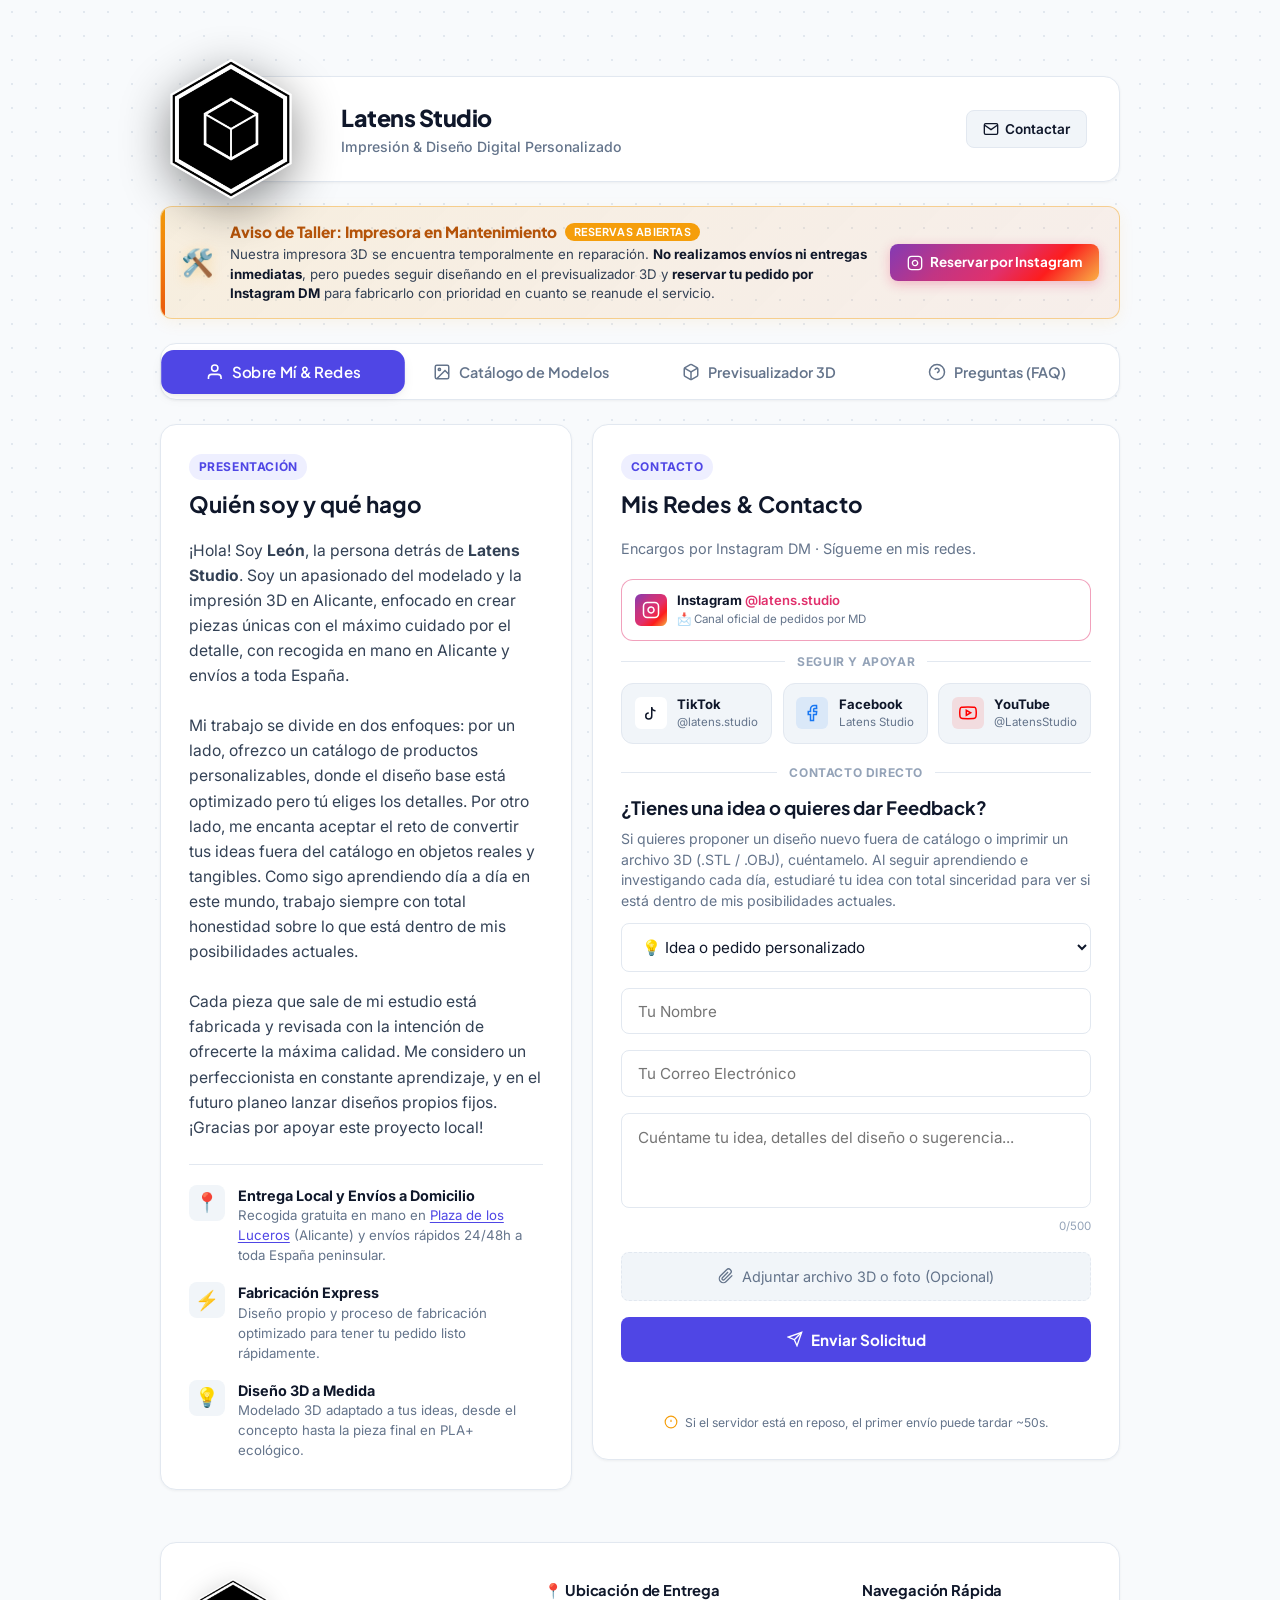
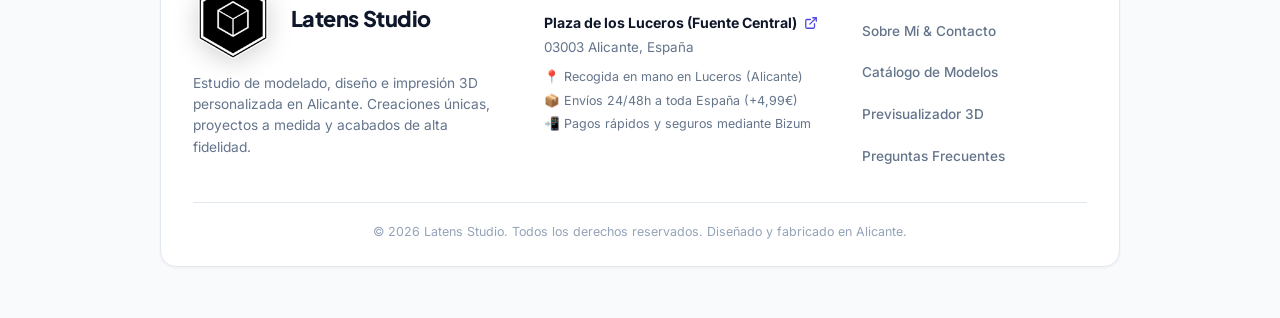
==== commit 861a5a19: "Add files via upload" ====
--- a/index.html
+++ b/index.html
@@ -229,7 +229,7 @@
     <link rel="preconnect" href="https://fonts.googleapis.com">
     <link rel="preconnect" href="https://fonts.gstatic.com" crossorigin>
     <link href="https://fonts.googleapis.com/css2?family=Plus+Jakarta+Sans:wght@400;500;600;700;800&family=Inter:wght@400;500;600&display=swap" rel="stylesheet">
-    <link rel="stylesheet" href="style.css?v=132.0">
+    <link rel="stylesheet" href="style.css?v=133.0">
 </head>
 <body>
 
@@ -256,6 +256,32 @@
                 </a>
             </div>
         </header>
+        
+        <!-- ═══════════════════════════════════════════════════════════════
+             AVISO TEMPORAL DE TALLER: MANTENIMIENTO & RESERVAS
+             (Para quitarlo en el futuro, simplemente elimina o comenta este bloque entero)
+             ═══════════════════════════════════════════════════════════════ -->
+        <div class="maintenance-alert-banner" role="alert" aria-live="polite">
+            <div class="maintenance-banner-content">
+                <div class="maintenance-banner-icon" aria-hidden="true">🛠️</div>
+                <div class="maintenance-banner-text">
+                    <div class="maintenance-banner-title">
+                        <span>Aviso de Taller: Impresora en Mantenimiento</span>
+                        <span class="maintenance-banner-tag">Reservas Abiertas</span>
+                    </div>
+                    <p class="maintenance-banner-desc">
+                        Nuestra impresora 3D se encuentra temporalmente en reparación. 
+                        <strong>No realizamos envíos ni entregas inmediatas</strong>, pero puedes seguir diseñando en el previsualizador 3D y <strong>reservar tu pedido por Instagram DM</strong> para fabricarlo con prioridad en cuanto se reanude el servicio.
+                    </p>
+                </div>
+            </div>
+            <div class="maintenance-banner-action">
+                <a href="https://www.instagram.com/latens.studio?igsh=ZmIwaXVvYmJta2lt" target="_blank" rel="noopener noreferrer" class="btn-banner-reserve" title="Reservar tu encargo por mensaje directo en Instagram">
+                    <svg viewBox="0 0 24 24" width="16" height="16" fill="none" stroke="currentColor" stroke-width="2" aria-hidden="true"><rect x="2" y="2" width="20" height="20" rx="5" ry="5"></rect><path d="M16 11.37A4 4 0 1 1 12.63 8 4 4 0 0 1 16 11.37z"></path><line x1="17.5" y1="6.5" x2="17.51" y2="6.5"></line></svg>
+                    <span>Reservar por Instagram</span>
+                </a>
+            </div>
+        </div>
 
         <!-- BARRA DE NAVEGACIÓN ESTRUCTURADA POR SECCIONES (TABS CON WAI-ARIA) -->
         <nav class="nav-tabs" role="tablist" aria-label="Secciones del sitio">
--- a/style.css
+++ b/style.css
@@ -4690,6 +4690,170 @@
     }
 }
 
-
-
-
+/* ==========================================================================
+   BANNER DE AVISO TEMPORAL DE TALLER (MANTENIMIENTO & RESERVAS)
+   ========================================================================== */
+.maintenance-alert-banner {
+    width: 100%;
+    background: linear-gradient(135deg, rgba(245, 158, 11, 0.12) 0%, rgba(234, 88, 12, 0.07) 100%);
+    border: 1.5px solid rgba(245, 158, 11, 0.4);
+    border-radius: var(--radius-md);
+    padding: 0.95rem 1.25rem;
+    box-shadow: 0 4px 16px rgba(245, 158, 11, 0.08);
+    display: flex;
+    align-items: center;
+    justify-content: space-between;
+    gap: 1.15rem;
+    box-sizing: border-box;
+    position: relative;
+    overflow: hidden;
+    animation: fadeInSlide 0.35s ease-out;
+}
+
+.maintenance-alert-banner::before {
+    content: "";
+    position: absolute;
+    top: 0;
+    left: 0;
+    bottom: 0;
+    width: 4px;
+    background: linear-gradient(180deg, #f59e0b, #ea580c);
+    border-radius: 4px 0 0 4px;
+}
+
+.maintenance-banner-content {
+    display: flex;
+    align-items: center;
+    gap: 1rem;
+    flex: 1;
+    min-width: 0;
+}
+
+.maintenance-banner-icon {
+    font-size: 1.65rem;
+    flex-shrink: 0;
+    line-height: 1;
+    display: flex;
+    align-items: center;
+    justify-content: center;
+    filter: drop-shadow(0 2px 6px rgba(245, 158, 11, 0.3));
+}
+
+.maintenance-banner-text {
+    display: flex;
+    flex-direction: column;
+    gap: 0.25rem;
+    min-width: 0;
+}
+
+.maintenance-banner-title {
+    font-family: var(--font-heading);
+    font-size: 0.96rem;
+    font-weight: 800;
+    color: #b45309;
+    display: flex;
+    align-items: center;
+    gap: 0.5rem;
+    flex-wrap: wrap;
+    line-height: 1.25;
+}
+
+.maintenance-banner-tag {
+    font-size: 0.68rem;
+    font-weight: 700;
+    text-transform: uppercase;
+    letter-spacing: 0.04em;
+    background: #f59e0b;
+    color: #ffffff;
+    padding: 0.15rem 0.55rem;
+    border-radius: 20px;
+    white-space: nowrap;
+}
+
+.maintenance-banner-desc {
+    font-size: 0.83rem;
+    color: var(--text-body);
+    line-height: 1.45;
+    margin: 0;
+}
+
+.maintenance-banner-desc strong {
+    color: var(--text-heading);
+    font-weight: 700;
+}
+
+.maintenance-banner-action {
+    flex-shrink: 0;
+    display: flex;
+    align-items: center;
+}
+
+.btn-banner-reserve {
+    display: inline-flex;
+    align-items: center;
+    gap: 0.45rem;
+    background: var(--insta-gradient);
+    color: #ffffff !important;
+    font-family: var(--font-heading);
+    font-size: 0.84rem;
+    font-weight: 700;
+    padding: 0.55rem 1.05rem;
+    border-radius: var(--radius-sm);
+    text-decoration: none;
+    white-space: nowrap;
+    box-shadow: 0 3px 12px rgba(225, 48, 108, 0.3);
+    transition: var(--transition);
+}
+
+.btn-banner-reserve:hover {
+    transform: translateY(-2px);
+    box-shadow: var(--insta-glow);
+    filter: brightness(1.05);
+}
+
+@media (prefers-color-scheme: dark) {
+    .maintenance-alert-banner {
+        background: linear-gradient(135deg, rgba(245, 158, 11, 0.16) 0%, rgba(234, 88, 12, 0.1) 100%);
+        border-color: rgba(245, 158, 11, 0.45);
+    }
+    .maintenance-banner-title {
+        color: #fbbf24;
+    }
+}
+
+@media (max-width: 768px) {
+    .maintenance-alert-banner {
+        flex-direction: column;
+        align-items: stretch;
+        gap: 0.8rem;
+        padding: 0.85rem 0.95rem;
+    }
+    .maintenance-banner-content {
+        align-items: flex-start;
+        gap: 0.65rem;
+    }
+    .maintenance-banner-icon {
+        font-size: 1.35rem;
+        margin-top: 1px;
+    }
+    .maintenance-banner-title {
+        font-size: 0.88rem;
+    }
+    .maintenance-banner-desc {
+        font-size: 0.78rem;
+    }
+    .maintenance-banner-action {
+        width: 100%;
+    }
+    .btn-banner-reserve {
+        width: 100%;
+        justify-content: center;
+        padding: 0.6rem 0.85rem;
+        font-size: 0.82rem;
+    }
+}
+
+
+
+
+
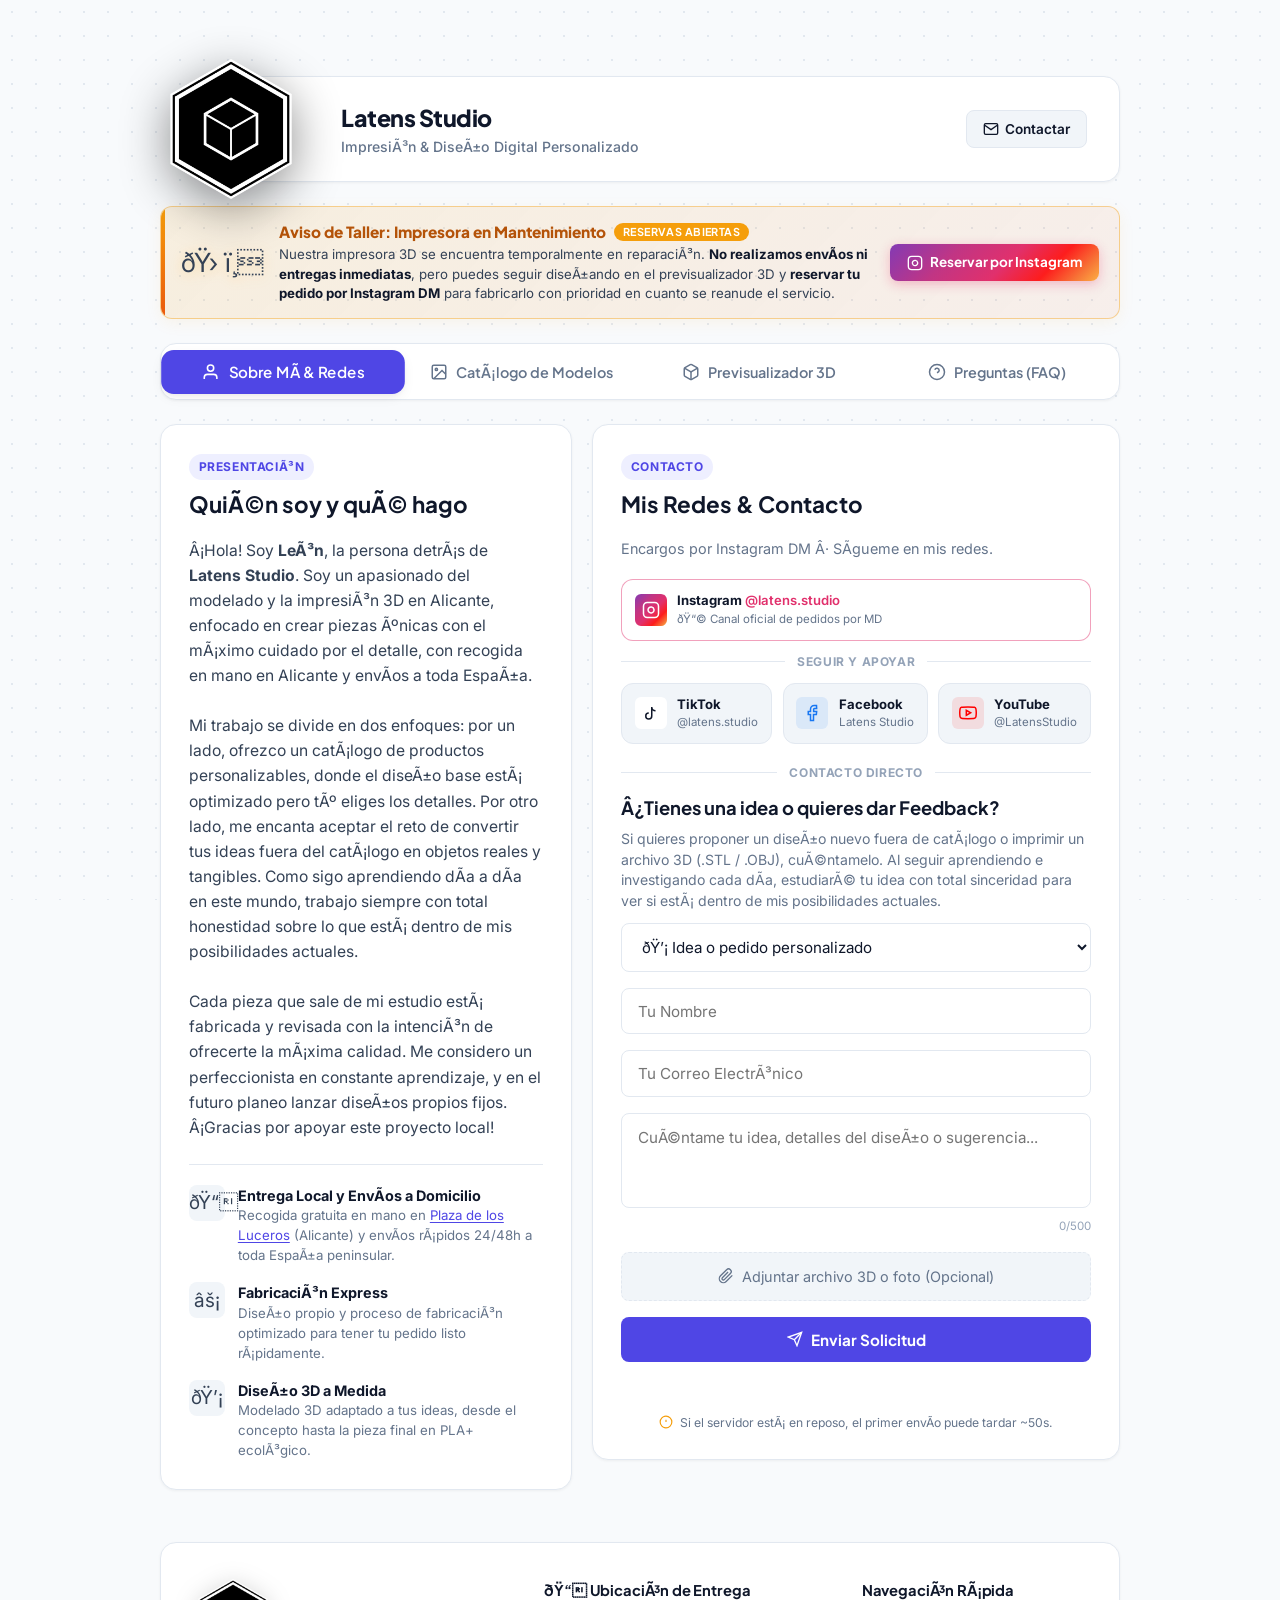
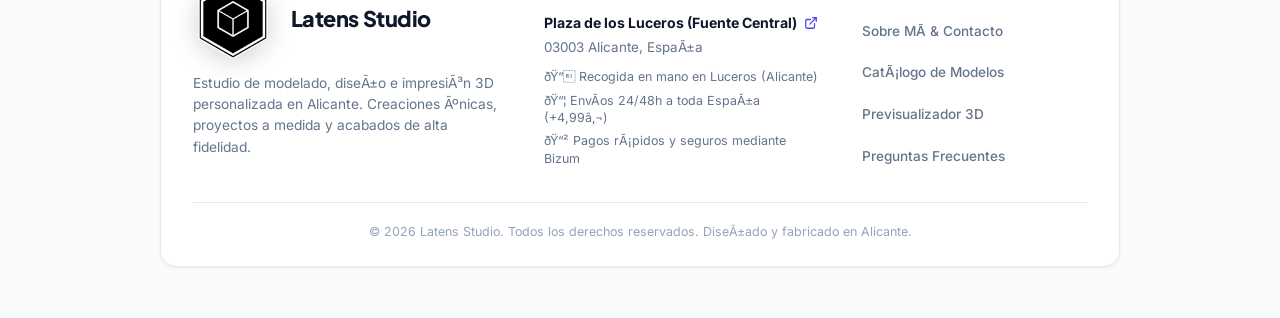
==== commit 84f499c9: "Add files via upload" ====
--- a/index.html
+++ b/index.html
@@ -1,4 +1,4 @@
-<!DOCTYPE html>
+﻿<!DOCTYPE html>
 <html lang="es">
 <head>
     <meta charset="UTF-8">
@@ -7,13 +7,13 @@
     <meta name="theme-color" content="#f8fafc">
 
     <!-- Metadatos Principales & SEO -->
-    <title>Latens Studio — Diseño Digital e Impresión 3D a Medida</title>
-    <meta name="title" content="Latens Studio — Diseño Digital e Impresión 3D a Medida">
-    <meta name="description" content="Estudio de diseño digital, modelado e impresión 3D personalizada. Crea piezas únicas con previsualizador 3D interactivo y acabados de alta precisión.">
-    <meta name="keywords" content="impresion 3d alicante, diseño 3d a medida, estudio 3d alicante, regalos personalizados alicante, modelado 3d alicante, latens studio, plaza de los luceros alicante">
+    <title>Latens Studio â€” DiseÃ±o Digital e ImpresiÃ³n 3D a Medida</title>
+    <meta name="title" content="Latens Studio â€” DiseÃ±o Digital e ImpresiÃ³n 3D a Medida">
+    <meta name="description" content="Estudio de diseÃ±o digital, modelado e impresiÃ³n 3D personalizada. Crea piezas Ãºnicas con previsualizador 3D interactivo y acabados de alta precisiÃ³n.">
+    <meta name="keywords" content="impresion 3d alicante, diseÃ±o 3d a medida, estudio 3d alicante, regalos personalizados alicante, modelado 3d alicante, latens studio, plaza de los luceros alicante">
     <meta name="author" content="Latens Studio">
     <meta name="robots" content="index, follow">
-    <link rel="canonical" href="https://latens-studio.github.io/Latens_Studio_Web/">
+    <link rel="canonical" href="https://latens-studio.github.io/latens_studio_web/">
 
     <!-- Geo Tags para Posicionamiento Local en Alicante -->
     <meta name="geo.region" content="ES-A">
@@ -21,31 +21,31 @@
     <meta name="geo.position" content="38.345869;-0.490693">
     <meta name="ICBM" content="38.345869, -0.490693">
 
-    <!-- Open Graph / Redes Sociales & Mensajería -->
+    <!-- Open Graph / Redes Sociales & MensajerÃ­a -->
     <meta property="og:type" content="business.business">
-    <meta property="og:url" content="https://latens-studio.github.io/Latens_Studio_Web/">
+    <meta property="og:url" content="https://latens-studio.github.io/latens_studio_web/">
     <meta property="og:site_name" content="Latens Studio">
-    <meta property="og:title" content="Latens Studio — Diseño Digital e Impresión 3D a Medida">
-    <meta property="og:description" content="Estudio de diseño digital, modelado e impresión 3D personalizada. Crea piezas únicas con previsualizador 3D interactivo y acabados de alta precisión.">
-    <meta property="og:image" content="https://latens-studio.github.io/Latens_Studio_Web/Etiqueta.jpg">
-    <meta property="og:image:secure_url" content="https://latens-studio.github.io/Latens_Studio_Web/Etiqueta.jpg">
+    <meta property="og:title" content="Latens Studio â€” DiseÃ±o Digital e ImpresiÃ³n 3D a Medida">
+    <meta property="og:description" content="Estudio de diseÃ±o digital, modelado e impresiÃ³n 3D personalizada. Crea piezas Ãºnicas con previsualizador 3D interactivo y acabados de alta precisiÃ³n.">
+    <meta property="og:image" content="https://latens-studio.github.io/latens_studio_web/Etiqueta.jpg">
+    <meta property="og:image:secure_url" content="https://latens-studio.github.io/latens_studio_web/Etiqueta.jpg">
     <meta property="og:image:type" content="image/jpeg">
     <meta property="og:image:width" content="1200">
     <meta property="og:image:height" content="630">
-    <meta property="og:image:alt" content="Latens Studio — Diseño Digital e Impresión 3D a Medida">
+    <meta property="og:image:alt" content="Latens Studio â€” DiseÃ±o Digital e ImpresiÃ³n 3D a Medida">
     <meta property="og:locale" content="es_ES">
 
     <!-- Twitter / X Card -->
     <meta name="twitter:card" content="summary_large_image">
-    <meta name="twitter:url" content="https://latens-studio.github.io/Latens_Studio_Web/">
-    <meta name="twitter:title" content="Latens Studio — Diseño Digital e Impresión 3D a Medida">
-    <meta name="twitter:description" content="Estudio de diseño digital, modelado e impresión 3D personalizada. Crea piezas únicas con previsualizador 3D interactivo y acabados de alta precisión.">
-    <meta name="twitter:image" content="https://latens-studio.github.io/Latens_Studio_Web/Etiqueta.jpg">
-    <meta name="twitter:image:alt" content="Latens Studio — Diseño Digital e Impresión 3D a Medida">
+    <meta name="twitter:url" content="https://latens-studio.github.io/latens_studio_web/">
+    <meta name="twitter:title" content="Latens Studio â€” DiseÃ±o Digital e ImpresiÃ³n 3D a Medida">
+    <meta name="twitter:description" content="Estudio de diseÃ±o digital, modelado e impresiÃ³n 3D personalizada. Crea piezas Ãºnicas con previsualizador 3D interactivo y acabados de alta precisiÃ³n.">
+    <meta name="twitter:image" content="https://latens-studio.github.io/latens_studio_web/Etiqueta.jpg">
+    <meta name="twitter:image:alt" content="Latens Studio â€” DiseÃ±o Digital e ImpresiÃ³n 3D a Medida">
 
     <!-- Respaldo Google / Scraping -->
-    <meta itemprop="image" content="https://latens-studio.github.io/Latens_Studio_Web/Etiqueta.jpg">
-    <link rel="image_src" href="https://latens-studio.github.io/Latens_Studio_Web/Etiqueta.jpg">
+    <meta itemprop="image" content="https://latens-studio.github.io/latens_studio_web/Etiqueta.jpg">
+    <link rel="image_src" href="https://latens-studio.github.io/latens_studio_web/Etiqueta.jpg">
 
     <!-- Schema.org JSON-LD (LocalBusiness + Products + FAQ) -->
     <script type="application/ld+json">
@@ -54,13 +54,13 @@
       "@graph": [
         {
           "@type": "LocalBusiness",
-          "@id": "https://latens-studio.github.io/Latens_Studio_Web/#business",
+          "@id": "https://latens-studio.github.io/latens_studio_web/#business",
           "name": "Latens Studio",
-          "url": "https://latens-studio.github.io/Latens_Studio_Web/",
-          "logo": "https://latens-studio.github.io/Latens_Studio_Web/logo_latens.png",
-          "image": "https://latens-studio.github.io/Latens_Studio_Web/Etiqueta.jpg",
-          "description": "Estudio de diseño, modelado e impresión 3D personalizada en Alicante. Creación de piezas únicas, regalos personalizados y proyectos con entrega en mano en Plaza de los Luceros.",
-          "priceRange": "€",
+          "url": "https://latens-studio.github.io/latens_studio_web/",
+          "logo": "https://latens-studio.github.io/latens_studio_web/logo_latens.png",
+          "image": "https://latens-studio.github.io/latens_studio_web/Etiqueta.jpg",
+          "description": "Estudio de diseÃ±o, modelado e impresiÃ³n 3D personalizada en Alicante. CreaciÃ³n de piezas Ãºnicas, regalos personalizados y proyectos con entrega en mano en Plaza de los Luceros.",
+          "priceRange": "â‚¬",
           "paymentAccepted": "Bizum",
           "currenciesAccepted": "EUR",
           "address": {
@@ -89,37 +89,37 @@
         },
         {
           "@type": "ItemList",
-          "name": "Catálogo de Llaveros Personalizados",
+          "name": "CatÃ¡logo de Llaveros Personalizados",
           "itemListElement": [
             {
               "@type": "Product",
               "position": 1,
-              "name": "Llavero Corazón Conectado",
-              "description": "Dos llaveros independientes con nombres personalizados que encajan magnéticamente formando un corazón perfecto.",
-              "image": "https://latens-studio.github.io/Latens_Studio_Web/pareja_nombre_portada.webp",
+              "name": "Llavero CorazÃ³n Conectado",
+              "description": "Dos llaveros independientes con nombres personalizados que encajan magnÃ©ticamente formando un corazÃ³n perfecto.",
+              "image": "https://latens-studio.github.io/latens_studio_web/pareja_nombre_portada.webp",
               "brand": { "@type": "Brand", "name": "Latens Studio" },
               "offers": {
                 "@type": "Offer",
                 "price": "15.00",
                 "priceCurrency": "EUR",
                 "availability": "https://schema.org/InStock",
-                "url": "https://latens-studio.github.io/Latens_Studio_Web/#tab-gallery",
+                "url": "https://latens-studio.github.io/latens_studio_web/#tab-gallery",
                 "areaServed": "Alicante"
               }
             },
             {
               "@type": "Product",
               "position": 2,
-              "name": "Llavero Iniciales con Corazón",
-              "description": "Dos llaveros con la inicial de cada persona sobre un corazón central, opción de cruz decorativa y relieve.",
-              "image": "https://latens-studio.github.io/Latens_Studio_Web/pareja_iniciales_portada.webp",
+              "name": "Llavero Iniciales con CorazÃ³n",
+              "description": "Dos llaveros con la inicial de cada persona sobre un corazÃ³n central, opciÃ³n de cruz decorativa y relieve.",
+              "image": "https://latens-studio.github.io/latens_studio_web/pareja_iniciales_portada.webp",
               "brand": { "@type": "Brand", "name": "Latens Studio" },
               "offers": {
                 "@type": "Offer",
                 "price": "12.00",
                 "priceCurrency": "EUR",
                 "availability": "https://schema.org/InStock",
-                "url": "https://latens-studio.github.io/Latens_Studio_Web/#tab-gallery",
+                "url": "https://latens-studio.github.io/latens_studio_web/#tab-gallery",
                 "areaServed": "Alicante"
               }
             },
@@ -127,15 +127,15 @@
               "@type": "Product",
               "position": 3,
               "name": "Llavero Individual con Nombre",
-              "description": "Tu nombre en relieve blanco sobre base oscura resistente con anilla reforzada y diseño orgánico compacto.",
-              "image": "https://latens-studio.github.io/Latens_Studio_Web/individual_portada.webp",
+              "description": "Tu nombre en relieve blanco sobre base oscura resistente con anilla reforzada y diseÃ±o orgÃ¡nico compacto.",
+              "image": "https://latens-studio.github.io/latens_studio_web/individual_portada.webp",
               "brand": { "@type": "Brand", "name": "Latens Studio" },
               "offers": {
                 "@type": "Offer",
                 "price": "3.00",
                 "priceCurrency": "EUR",
                 "availability": "https://schema.org/InStock",
-                "url": "https://latens-studio.github.io/Latens_Studio_Web/#tab-gallery",
+                "url": "https://latens-studio.github.io/latens_studio_web/#tab-gallery",
                 "areaServed": "Alicante"
               }
             }
@@ -146,47 +146,47 @@
           "mainEntity": [
             {
               "@type": "Question",
-              "name": "¿Cómo hago un encargo y cómo se paga?",
+              "name": "Â¿CÃ³mo hago un encargo y cÃ³mo se paga?",
               "acceptedAnswer": {
                 "@type": "Answer",
-                "text": "Todos los encargos se realizan de forma cómoda a través de esta web o por Mensaje Directo en Instagram (@latens.studio). Una vez confirmado el diseño contigo, el pago se realiza cómodamente mediante Bizum."
+                "text": "Todos los encargos se realizan de forma cÃ³moda a travÃ©s de esta web o por Mensaje Directo en Instagram (@latens.studio). Una vez confirmado el diseÃ±o contigo, el pago se realiza cÃ³modamente mediante Bizum."
               }
             },
             {
               "@type": "Question",
-              "name": "¿De qué material están fabricados?",
+              "name": "Â¿De quÃ© material estÃ¡n fabricados?",
               "acceptedAnswer": {
                 "@type": "Answer",
-                "text": "Están impresos en bioplástico PLA y PLA+ de alta calidad, polímeros termoplásticos ligeros y muy resistentes derivados de recursos orgánicos renovables como el almidón de maíz."
+                "text": "EstÃ¡n impresos en bioplÃ¡stico PLA y PLA+ de alta calidad, polÃ­meros termoplÃ¡sticos ligeros y muy resistentes derivados de recursos orgÃ¡nicos renovables como el almidÃ³n de maÃ­z."
               }
             },
             {
               "@type": "Question",
-              "name": "¿Resisten bien el calor y el sol?",
+              "name": "Â¿Resisten bien el calor y el sol?",
               "acceptedAnswer": {
                 "@type": "Answer",
-                "text": "El PLA+ es muy duradero para el uso diario. Como todo termoplástico, se aconseja no dejarlo expuesto al sol directo de forma prolongada ni a temperaturas superiores a 55-60°C."
+                "text": "El PLA+ es muy duradero para el uso diario. Como todo termoplÃ¡stico, se aconseja no dejarlo expuesto al sol directo de forma prolongada ni a temperaturas superiores a 55-60Â°C."
               }
             },
             {
               "@type": "Question",
-              "name": "¿Puedo pedirte algún diseño fuera de tu catálogo?",
+              "name": "Â¿Puedo pedirte algÃºn diseÃ±o fuera de tu catÃ¡logo?",
               "acceptedAnswer": {
                 "@type": "Answer",
-                "text": "¡Sí! Si tienes en mente una idea propia, un boceto o un archivo 3D listo (.STL / .OBJ / .STEP), cuéntamelo por Instagram o mediante el formulario de contacto."
+                "text": "Â¡SÃ­! Si tienes en mente una idea propia, un boceto o un archivo 3D listo (.STL / .OBJ / .STEP), cuÃ©ntamelo por Instagram o mediante el formulario de contacto."
               }
             },
             {
               "@type": "Question",
-              "name": "¿Cuánto tardas en preparar un encargo?",
+              "name": "Â¿CuÃ¡nto tardas en preparar un encargo?",
               "acceptedAnswer": {
                 "@type": "Answer",
-                "text": "Para piezas pequeñas y modelos del catálogo, lo habitual es tener tu pedido listo el mismo día o en un plazo de 24 horas."
+                "text": "Para piezas pequeÃ±as y modelos del catÃ¡logo, lo habitual es tener tu pedido listo el mismo dÃ­a o en un plazo de 24 horas."
               }
             },
             {
               "@type": "Question",
-              "name": "¿Dónde se realizan las entregas en mano?",
+              "name": "Â¿DÃ³nde se realizan las entregas en mano?",
               "acceptedAnswer": {
                 "@type": "Answer",
                 "text": "Las entregas presenciales gratuitas se realizan en la Plaza de los Luceros (Alicante), junto a la fuente central."
@@ -194,18 +194,18 @@
             },
             {
               "@type": "Question",
-              "name": "¿Qué ocurre si no puedo acudir en el horario acordado a Luceros?",
+              "name": "Â¿QuÃ© ocurre si no puedo acudir en el horario acordado a Luceros?",
               "acceptedAnswer": {
                 "@type": "Answer",
-                "text": "Si te surge cualquier imprevisto, solo avísame con antelación por Mensaje Directo en Instagram para reagendar el horario u organizar para que otra persona de tu confianza pueda recogerlo."
+                "text": "Si te surge cualquier imprevisto, solo avÃ­same con antelaciÃ³n por Mensaje Directo en Instagram para reagendar el horario u organizar para que otra persona de tu confianza pueda recogerlo."
               }
             },
             {
               "@type": "Question",
-              "name": "¿Se pueden cancelar o devolver los pedidos?",
+              "name": "Â¿Se pueden cancelar o devolver los pedidos?",
               "acceptedAnswer": {
                 "@type": "Answer",
-                "text": "En modelos no personalizados dispones de 7 días naturales desde la entrega para devoluciones. En piezas personalizadas con nombres o fechas a medida, no es posible admitir devoluciones una vez iniciada la impresión."
+                "text": "En modelos no personalizados dispones de 7 dÃ­as naturales desde la entrega para devoluciones. En piezas personalizadas con nombres o fechas a medida, no es posible admitir devoluciones una vez iniciada la impresiÃ³n."
               }
             }
           ]
@@ -214,7 +214,7 @@
     }
     </script>
 
-    <!-- Favicon / Icono de la Pestaña del Navegador -->
+    <!-- Favicon / Icono de la PestaÃ±a del Navegador -->
     <link rel="icon" type="image/svg+xml" href="favicon.svg">
     <link rel="icon" type="image/png" sizes="1024x1024" href="logo_latens.png">
     <link rel="apple-touch-icon" sizes="1024x1024" href="logo_latens.png">
@@ -225,7 +225,7 @@
     <meta name="apple-mobile-web-app-status-bar-style" content="black-translucent">
     <meta name="theme-color" content="#090d16">
 
-    <!-- Preconexión de Fuentes para Rendimiento (Elimina latencia de DNS/TLS) -->
+    <!-- PreconexiÃ³n de Fuentes para Rendimiento (Elimina latencia de DNS/TLS) -->
     <link rel="preconnect" href="https://fonts.googleapis.com">
     <link rel="preconnect" href="https://fonts.gstatic.com" crossorigin>
     <link href="https://fonts.googleapis.com/css2?family=Plus+Jakarta+Sans:wght@400;500;600;700;800&family=Inter:wght@400;500;600&display=swap" rel="stylesheet">
@@ -233,7 +233,7 @@
 </head>
 <body>
 
-    <!-- Fondo limpio con sutil retícula de diseño -->
+    <!-- Fondo limpio con sutil retÃ­cula de diseÃ±o -->
     <div class="bg-pattern"></div>
 
     <div class="site-wrapper">
@@ -245,7 +245,7 @@
                 </div>
                 <div class="brand-text">
                     <h1 class="brand-title">Latens Studio</h1>
-                    <p class="brand-subtitle">Impresión & Diseño Digital Personalizado</p>
+                    <p class="brand-subtitle">ImpresiÃ³n & DiseÃ±o Digital Personalizado</p>
                 </div>
             </div>
 
@@ -257,21 +257,21 @@
             </div>
         </header>
         
-        <!-- ═══════════════════════════════════════════════════════════════
+        <!-- â•â•â•â•â•â•â•â•â•â•â•â•â•â•â•â•â•â•â•â•â•â•â•â•â•â•â•â•â•â•â•â•â•â•â•â•â•â•â•â•â•â•â•â•â•â•â•â•â•â•â•â•â•â•â•â•â•â•â•â•â•â•â•
              AVISO TEMPORAL DE TALLER: MANTENIMIENTO & RESERVAS
              (Para quitarlo en el futuro, simplemente elimina o comenta este bloque entero)
-             ═══════════════════════════════════════════════════════════════ -->
+             â•â•â•â•â•â•â•â•â•â•â•â•â•â•â•â•â•â•â•â•â•â•â•â•â•â•â•â•â•â•â•â•â•â•â•â•â•â•â•â•â•â•â•â•â•â•â•â•â•â•â•â•â•â•â•â•â•â•â•â•â•â•â• -->
         <div class="maintenance-alert-banner" role="alert" aria-live="polite">
             <div class="maintenance-banner-content">
-                <div class="maintenance-banner-icon" aria-hidden="true">🛠️</div>
+                <div class="maintenance-banner-icon" aria-hidden="true">ðŸ› ï¸</div>
                 <div class="maintenance-banner-text">
                     <div class="maintenance-banner-title">
                         <span>Aviso de Taller: Impresora en Mantenimiento</span>
                         <span class="maintenance-banner-tag">Reservas Abiertas</span>
                     </div>
                     <p class="maintenance-banner-desc">
-                        Nuestra impresora 3D se encuentra temporalmente en reparación. 
-                        <strong>No realizamos envíos ni entregas inmediatas</strong>, pero puedes seguir diseñando en el previsualizador 3D y <strong>reservar tu pedido por Instagram DM</strong> para fabricarlo con prioridad en cuanto se reanude el servicio.
+                        Nuestra impresora 3D se encuentra temporalmente en reparaciÃ³n. 
+                        <strong>No realizamos envÃ­os ni entregas inmediatas</strong>, pero puedes seguir diseÃ±ando en el previsualizador 3D y <strong>reservar tu pedido por Instagram DM</strong> para fabricarlo con prioridad en cuanto se reanude el servicio.
                     </p>
                 </div>
             </div>
@@ -283,15 +283,15 @@
             </div>
         </div>
 
-        <!-- BARRA DE NAVEGACIÓN ESTRUCTURADA POR SECCIONES (TABS CON WAI-ARIA) -->
+        <!-- BARRA DE NAVEGACIÃ“N ESTRUCTURADA POR SECCIONES (TABS CON WAI-ARIA) -->
         <nav class="nav-tabs" role="tablist" aria-label="Secciones del sitio">
             <button class="nav-tab-btn active" data-target="tab-profile" id="tab-btn-profile" data-gc-event="Tab_Perfil" role="tab" aria-selected="true" aria-controls="tab-profile" tabindex="0">
                 <svg width="18" height="18" viewBox="0 0 24 24" fill="none" stroke="currentColor" stroke-width="2" aria-hidden="true"><path d="M20 21v-2a4 4 0 0 0-4-4H8a4 4 0 0 0-4 4v2"></path><circle cx="12" cy="7" r="4"></circle></svg>
-                <span>Sobre Mí & Redes</span>
+                <span>Sobre MÃ­ & Redes</span>
             </button>
             <button class="nav-tab-btn" data-target="tab-gallery" id="tab-btn-gallery" data-gc-event="Tab_Catalogo" role="tab" aria-selected="false" aria-controls="tab-gallery" tabindex="-1">
                 <svg width="18" height="18" viewBox="0 0 24 24" fill="none" stroke="currentColor" stroke-width="2" aria-hidden="true"><rect x="3" y="3" width="18" height="18" rx="2" ry="2"></rect><circle cx="8.5" cy="8.5" r="1.5"></circle><polyline points="21 15 16 10 5 21"></polyline></svg>
-                <span>Catálogo de Modelos</span>
+                <span>CatÃ¡logo de Modelos</span>
             </button>
             <button class="nav-tab-btn highlight" data-target="tab-preview" id="tab-btn-preview" data-gc-event="Tab_Previsualizador" role="tab" aria-selected="false" aria-controls="tab-preview" tabindex="-1">
                 <svg width="18" height="18" viewBox="0 0 24 24" fill="none" stroke="currentColor" stroke-width="2" aria-hidden="true"><path d="M21 16V8a2 2 0 0 0-1-1.73l-7-4a2 2 0 0 0-2 0l-7 4A2 2 0 0 0 3 8v8a2 2 0 0 0 1 1.73l7 4a2 2 0 0 0 2 0l7-4A2 2 0 0 0 21 16z"></path><polyline points="3.27 6.96 12 12.01 20.73 6.96"></polyline><line x1="12" y1="22.08" x2="12" y2="12"></line></svg>
@@ -303,48 +303,48 @@
             </button>
         </nav>
 
-        <!-- CONTENIDO PRINCIPAL DE LAS PESTAÑAS -->
+        <!-- CONTENIDO PRINCIPAL DE LAS PESTAÃ‘AS -->
         <main class="main-content">
             
-            <!-- ════════════════════════════════════════
-                 PESTAÑA 1: PERFIL & REDES
-            ════════════════════════════════════════ -->
+            <!-- â•â•â•â•â•â•â•â•â•â•â•â•â•â•â•â•â•â•â•â•â•â•â•â•â•â•â•â•â•â•â•â•â•â•â•â•â•â•â•â•
+                 PESTAÃ‘A 1: PERFIL & REDES
+            â•â•â•â•â•â•â•â•â•â•â•â•â•â•â•â•â•â•â•â•â•â•â•â•â•â•â•â•â•â•â•â•â•â•â•â•â•â•â•â• -->
             <section id="tab-profile" class="tab-pane active fade-in" role="tabpanel" aria-labelledby="tab-btn-profile">
                 <div class="structured-grid">
                     
-                    <!-- Tarjeta Biografía -->
+                    <!-- Tarjeta BiografÃ­a -->
                     <div class="content-card bio-card">
                         <div class="card-header">
-                            <span class="card-badge">Presentación</span>
-                            <h2>Quién soy y qué hago</h2>
+                            <span class="card-badge">PresentaciÃ³n</span>
+                            <h2>QuiÃ©n soy y quÃ© hago</h2>
                         </div>
                         <p class="bio-text">
-                            ¡Hola! Soy <strong>León</strong>, la persona detrás de <strong>Latens Studio</strong>. Soy un apasionado del modelado y la impresión 3D en Alicante, enfocado en crear piezas únicas con el máximo cuidado por el detalle, con recogida en mano en Alicante y envíos a toda España.
+                            Â¡Hola! Soy <strong>LeÃ³n</strong>, la persona detrÃ¡s de <strong>Latens Studio</strong>. Soy un apasionado del modelado y la impresiÃ³n 3D en Alicante, enfocado en crear piezas Ãºnicas con el mÃ¡ximo cuidado por el detalle, con recogida en mano en Alicante y envÃ­os a toda EspaÃ±a.
                             <br><br>
-                            Mi trabajo se divide en dos enfoques: por un lado, ofrezco un catálogo de productos personalizables, donde el diseño base está optimizado pero tú eliges los detalles. Por otro lado, me encanta aceptar el reto de convertir tus ideas fuera del catálogo en objetos reales y tangibles. Como sigo aprendiendo día a día en este mundo, trabajo siempre con total honestidad sobre lo que está dentro de mis posibilidades actuales.
+                            Mi trabajo se divide en dos enfoques: por un lado, ofrezco un catÃ¡logo de productos personalizables, donde el diseÃ±o base estÃ¡ optimizado pero tÃº eliges los detalles. Por otro lado, me encanta aceptar el reto de convertir tus ideas fuera del catÃ¡logo en objetos reales y tangibles. Como sigo aprendiendo dÃ­a a dÃ­a en este mundo, trabajo siempre con total honestidad sobre lo que estÃ¡ dentro de mis posibilidades actuales.
                             <br><br>
-                            Cada pieza que sale de mi estudio está fabricada y revisada con la intención de ofrecerte la máxima calidad. Me considero un perfeccionista en constante aprendizaje, y en el futuro planeo lanzar diseños propios fijos. ¡Gracias por apoyar este proyecto local!
+                            Cada pieza que sale de mi estudio estÃ¡ fabricada y revisada con la intenciÃ³n de ofrecerte la mÃ¡xima calidad. Me considero un perfeccionista en constante aprendizaje, y en el futuro planeo lanzar diseÃ±os propios fijos. Â¡Gracias por apoyar este proyecto local!
                         </p>
                         <div class="features-list">
                             <div class="feature-item">
-                                <span class="feature-icon">📍</span>
+                                <span class="feature-icon">ðŸ“</span>
                                 <div>
-                                    <strong>Entrega Local y Envíos a Domicilio</strong>
-                                    <p>Recogida gratuita en mano en <a href="https://maps.google.com/?q=Plaza+de+los+Luceros,+03003+Alicante" target="_blank" rel="noopener noreferrer" class="faq-map-link">Plaza de los Luceros</a> (Alicante) y envíos rápidos 24/48h a toda España peninsular.</p>
+                                    <strong>Entrega Local y EnvÃ­os a Domicilio</strong>
+                                    <p>Recogida gratuita en mano en <a href="https://maps.google.com/?q=Plaza+de+los+Luceros,+03003+Alicante" target="_blank" rel="noopener noreferrer" class="faq-map-link">Plaza de los Luceros</a> (Alicante) y envÃ­os rÃ¡pidos 24/48h a toda EspaÃ±a peninsular.</p>
                                 </div>
                             </div>
                             <div class="feature-item">
-                                <span class="feature-icon">⚡</span>
+                                <span class="feature-icon">âš¡</span>
                                 <div>
-                                    <strong>Fabricación Express</strong>
-                                    <p>Diseño propio y proceso de fabricación optimizado para tener tu pedido listo rápidamente.</p>
+                                    <strong>FabricaciÃ³n Express</strong>
+                                    <p>DiseÃ±o propio y proceso de fabricaciÃ³n optimizado para tener tu pedido listo rÃ¡pidamente.</p>
                                 </div>
                             </div>
                             <div class="feature-item">
-                                <span class="feature-icon">💡</span>
+                                <span class="feature-icon">ðŸ’¡</span>
                                 <div>
-                                    <strong>Diseño 3D a Medida</strong>
-                                    <p>Modelado 3D adaptado a tus ideas, desde el concepto hasta la pieza final en PLA+ ecológico.</p>
+                                    <strong>DiseÃ±o 3D a Medida</strong>
+                                    <p>Modelado 3D adaptado a tus ideas, desde el concepto hasta la pieza final en PLA+ ecolÃ³gico.</p>
                                 </div>
                             </div>
                         </div>
@@ -356,7 +356,7 @@
                             <span class="card-badge">Contacto</span>
                             <h2>Mis Redes & Contacto</h2>
                         </div>
-                        <p class="card-subtext">Encargos por Instagram DM · Sígueme en mis redes.</p>
+                        <p class="card-subtext">Encargos por Instagram DM Â· SÃ­gueme en mis redes.</p>
                         
                         <!-- Canal Principal Destacado: Instagram (Encargos y DMs) -->
                         <div class="social-primary-box">
@@ -366,7 +366,7 @@
                                 </div>
                                 <div class="sec-info">
                                     <span class="sec-title">Instagram <span style="color: var(--insta-pink); font-weight: 600;">@latens.studio</span></span>
-                                    <span class="sec-handle">📩 Canal oficial de pedidos por MD</span>
+                                    <span class="sec-handle">ðŸ“© Canal oficial de pedidos por MD</span>
                                 </div>
                             </a>
                         </div>
@@ -409,8 +409,8 @@
                         <!-- Formulario de Contacto (integrado en la tarjeta) -->
                         <div class="social-form-section">
                             <div class="social-secondary-heading">Contacto directo</div>
-                            <h3 style="font-family: var(--font-heading); font-size: 1.15rem; color: var(--text-heading); margin-bottom: 0.5rem;">¿Tienes una idea o quieres dar Feedback?</h3>
-                            <p style="font-size: 0.88rem; color: var(--text-muted); margin-bottom: 0.75rem; line-height: 1.45;">Si quieres proponer un diseño nuevo fuera de catálogo o imprimir un archivo 3D (.STL / .OBJ), cuéntamelo. Al seguir aprendiendo e investigando cada día, estudiaré tu idea con total sinceridad para ver si está dentro de mis posibilidades actuales.</p>
+                            <h3 style="font-family: var(--font-heading); font-size: 1.15rem; color: var(--text-heading); margin-bottom: 0.5rem;">Â¿Tienes una idea o quieres dar Feedback?</h3>
+                            <p style="font-size: 0.88rem; color: var(--text-muted); margin-bottom: 0.75rem; line-height: 1.45;">Si quieres proponer un diseÃ±o nuevo fuera de catÃ¡logo o imprimir un archivo 3D (.STL / .OBJ), cuÃ©ntamelo. Al seguir aprendiendo e investigando cada dÃ­a, estudiarÃ© tu idea con total sinceridad para ver si estÃ¡ dentro de mis posibilidades actuales.</p>
                             <form id="contactForm" class="custom-form" style="margin-top: 0; max-width: 100%;">
                                 <!-- Honeypot anti-spam -->
                                 <div style="display: none !important; position: absolute; left: -9999px;" aria-hidden="true">
@@ -420,8 +420,8 @@
                                 <div class="form-group">
                                     <label for="formSubject" class="sr-only">Tipo de Asunto</label>
                                     <select name="asunto" id="formSubject" class="form-input" style="cursor: pointer;">
-                                        <option value="idea">💡 Idea o pedido personalizado</option>
-                                        <option value="feedback">🗣️ Feedback o sugerencias</option>
+                                        <option value="idea">ðŸ’¡ Idea o pedido personalizado</option>
+                                        <option value="feedback">ðŸ—£ï¸ Feedback o sugerencias</option>
                                     </select>
                                 </div>
 
@@ -431,14 +431,14 @@
                                 </div>
 
                                 <div class="form-group">
-                                    <label for="contactEmail" class="sr-only">Tu Correo Electrónico</label>
-                                    <input type="email" id="contactEmail" name="email" placeholder="Tu Correo Electrónico" required class="form-input" autocomplete="email" aria-describedby="contactEmailSuggestion">
+                                    <label for="contactEmail" class="sr-only">Tu Correo ElectrÃ³nico</label>
+                                    <input type="email" id="contactEmail" name="email" placeholder="Tu Correo ElectrÃ³nico" required class="form-input" autocomplete="email" aria-describedby="contactEmailSuggestion">
                                     <div id="contactEmailSuggestion" class="email-suggestion-box" style="display: none;" role="status" aria-live="polite"></div>
                                 </div>
 
                                 <div class="form-group" style="position: relative;">
                                     <label for="contactMessage" class="sr-only">Mensaje o Detalles del Encargo</label>
-                                    <textarea id="contactMessage" name="message" rows="3" maxlength="500" placeholder="Cuéntame tu idea, detalles del diseño o sugerencia..." required class="form-input"></textarea>
+                                    <textarea id="contactMessage" name="message" rows="3" maxlength="500" placeholder="CuÃ©ntame tu idea, detalles del diseÃ±o o sugerencia..." required class="form-input"></textarea>
                                     <div class="char-counter-wrap">
                                         <small id="contactMessageCounter" class="char-counter">0/500</small>
                                     </div>
@@ -461,7 +461,7 @@
 
                                 <div class="form-server-note">
                                     <svg width="14" height="14" viewBox="0 0 24 24" fill="none" stroke="currentColor" stroke-width="2" aria-hidden="true"><circle cx="12" cy="12" r="10"></circle><line x1="12" y1="8" x2="12" y2="12"></line><line x1="12" y1="16" x2="12.01" y2="16"></line></svg>
-                                    <span>Si el servidor está en reposo, el primer envío puede tardar ~50s.</span>
+                                    <span>Si el servidor estÃ¡ en reposo, el primer envÃ­o puede tardar ~50s.</span>
                                 </div>
                             </form>
                         </div>
@@ -471,13 +471,13 @@
 
             </section>
 
-            <!-- ════════════════════════════════════════
-                 PESTAÑA 2: CATÁLOGO DE PRODUCTOS
-            ════════════════════════════════════════ -->
+            <!-- â•â•â•â•â•â•â•â•â•â•â•â•â•â•â•â•â•â•â•â•â•â•â•â•â•â•â•â•â•â•â•â•â•â•â•â•â•â•â•â•
+                 PESTAÃ‘A 2: CATÃLOGO DE PRODUCTOS
+            â•â•â•â•â•â•â•â•â•â•â•â•â•â•â•â•â•â•â•â•â•â•â•â•â•â•â•â•â•â•â•â•â•â•â•â•â•â•â•â• -->
             <section id="tab-gallery" class="tab-pane fade-in" role="tabpanel" aria-labelledby="tab-btn-gallery">
-                <h2 class="sr-only">Catálogo de Modelos y Llaveros 3D</h2>
-
-                <!-- Chapita de regalo (Encabezando la sección) -->
+                <h2 class="sr-only">CatÃ¡logo de Modelos y Llaveros 3D</h2>
+
+                <!-- Chapita de regalo (Encabezando la secciÃ³n) -->
                 <div class="gift-badge catalog-badge">
                     <img src="chapita.png" alt="Chapita Gratis" width="48" height="48" decoding="async">
                     <div class="gift-text">
@@ -488,21 +488,21 @@
 
                 <div class="products-grid">
                     
-                    <!-- Producto 1: Corazón -->
+                    <!-- Producto 1: CorazÃ³n -->
                     <article class="product-card">
                         <div class="product-preview-box has-gallery" data-product="corazon">
-                            <span class="product-tag">Más Vendido ⭐</span>
+                            <span class="product-tag">MÃ¡s Vendido â­</span>
                             <div class="card-gallery-slider">
-                                <img src="pareja_nombre_portada.webp" alt="Llaveros Magnéticos con Corazón y Nombres - Portada" class="gallery-slide active" loading="lazy" decoding="async" width="400" height="300">
-                                <img src="pareja_nombre_imanes.webp" alt="Llaveros Magnéticos con Corazón y Nombres - Imanes de Neodimio" class="gallery-slide" loading="lazy" decoding="async" width="400" height="300">
-                                <img src="pareja_nombre_fecha.webp" alt="Llaveros Magnéticos con Corazón y Nombres - Fecha Especial Grabada" class="gallery-slide" loading="lazy" decoding="async" width="400" height="300">
-                                <img src="pareja_nombre_llaves.webp" alt="Llaveros Magnéticos con Corazón y Nombres - Puestos en Llaves" class="gallery-slide" loading="lazy" decoding="async" width="400" height="300">
-                                <img src="tarjeta_3d_comun.webp" alt="Llaveros Magnéticos con Corazón y Nombres - Tarjeta de Presentación 3D" class="gallery-slide" loading="lazy" decoding="async" width="400" height="300">
-                                <img src="pareja_nombre_conjunto.webp" alt="Llaveros Magnéticos con Corazón y Nombres - Conjunto Completo" class="gallery-slide" loading="lazy" decoding="async" width="400" height="300">
+                                <img src="pareja_nombre_portada.webp" alt="Llaveros MagnÃ©ticos con CorazÃ³n y Nombres - Portada" class="gallery-slide active" loading="lazy" decoding="async" width="400" height="300">
+                                <img src="pareja_nombre_imanes.webp" alt="Llaveros MagnÃ©ticos con CorazÃ³n y Nombres - Imanes de Neodimio" class="gallery-slide" loading="lazy" decoding="async" width="400" height="300">
+                                <img src="pareja_nombre_fecha.webp" alt="Llaveros MagnÃ©ticos con CorazÃ³n y Nombres - Fecha Especial Grabada" class="gallery-slide" loading="lazy" decoding="async" width="400" height="300">
+                                <img src="pareja_nombre_llaves.webp" alt="Llaveros MagnÃ©ticos con CorazÃ³n y Nombres - Puestos en Llaves" class="gallery-slide" loading="lazy" decoding="async" width="400" height="300">
+                                <img src="tarjeta_3d_comun.webp" alt="Llaveros MagnÃ©ticos con CorazÃ³n y Nombres - Tarjeta de PresentaciÃ³n 3D" class="gallery-slide" loading="lazy" decoding="async" width="400" height="300">
+                                <img src="pareja_nombre_conjunto.webp" alt="Llaveros MagnÃ©ticos con CorazÃ³n y Nombres - Conjunto Completo" class="gallery-slide" loading="lazy" decoding="async" width="400" height="300">
                             </div>
                             <div class="card-gallery-nav">
-                                <button class="gallery-prev" aria-label="Foto anterior" type="button">‹</button>
-                                <button class="gallery-next" aria-label="Siguiente foto" type="button">›</button>
+                                <button class="gallery-prev" aria-label="Foto anterior" type="button">â€¹</button>
+                                <button class="gallery-next" aria-label="Siguiente foto" type="button">â€º</button>
                             </div>
                             <div class="card-gallery-dots">
                                 <span class="gallery-dot active" data-index="0"></span>
@@ -514,21 +514,21 @@
                             </div>
                         </div>
                         <div class="product-body">
-                            <h3 class="product-title">Llaveros Magnéticos con Corazón y Nombres</h3>
-                            <p class="product-desc">Dos llaveros magnéticos con nombres personalizados. Incluye tarjeta en caja con título, dedicatoria corta y soporte expositor.</p>
+                            <h3 class="product-title">Llaveros MagnÃ©ticos con CorazÃ³n y Nombres</h3>
+                            <p class="product-desc">Dos llaveros magnÃ©ticos con nombres personalizados. Incluye tarjeta en caja con tÃ­tulo, dedicatoria corta y soporte expositor.</p>
                             <div class="product-pricing-row">
                                 <div class="price-stack">
-                                    <span class="price-amount">15€</span>
+                                    <span class="price-amount">15â‚¬</span>
                                 </div>
                                 <div class="price-shipping-stack">
-                                    <span class="shipping-line">📍 Alicante: <strong>Recogida Gratis</strong></span>
-                                    <span class="shipping-line">📦 Envío: <strong>+4,99€</strong></span>
+                                    <span class="shipping-line">ðŸ“ Alicante: <strong>Recogida Gratis</strong></span>
+                                    <span class="shipping-line">ðŸ“¦ EnvÃ­o: <strong>+4,99â‚¬</strong></span>
                                 </div>
                             </div>
                             <div class="product-card-actions">
                                 <button type="button" class="btn-secondary-block btn-view-details" data-gc-event="Ver_Detalles" data-product="corazon" data-product-id="corazon">
                                     <svg width="15" height="15" viewBox="0 0 24 24" fill="none" stroke="currentColor" stroke-width="2" aria-hidden="true"><circle cx="11" cy="11" r="8"></circle><line x1="21" y1="21" x2="16.65" y2="16.65"></line><line x1="11" y1="8" x2="11" y2="14"></line><line x1="8" y1="11" x2="14" y2="11"></line></svg>
-                                    <span>Ver más detalles</span>
+                                    <span>Ver mÃ¡s detalles</span>
                                 </button>
                                 <button type="button" class="btn-primary-block preview-trigger" data-gc-event="Boton_Personalizar_Catalogo" data-product="corazon">
                                     <svg width="15" height="15" viewBox="0 0 24 24" fill="none" stroke="currentColor" stroke-width="2" aria-hidden="true"><path d="M21 16V8a2 2 0 0 0-1-1.73l-7-4a2 2 0 0 0-2 0l-7 4A2 2 0 0 0 3 8v8a2 2 0 0 0 1 1.73l7 4a2 2 0 0 0 2 0l7-4A2 2 0 0 0 21 16z"></path></svg>
@@ -543,17 +543,17 @@
                         <div class="product-preview-box has-gallery" data-product="iniciales">
                             <span class="product-tag neutral">Personalizable</span>
                             <div class="card-gallery-slider">
-                                <img src="pareja_iniciales_portada.webp" alt="Llaveros Magnéticos con Corazón e Iniciales - Portada" class="gallery-slide active" loading="lazy" decoding="async" width="400" height="300">
-                                <img src="pareja_iniciales_imanes.webp" alt="Llaveros Magnéticos con Corazón e Iniciales - Imanes de Neodimio" class="gallery-slide" loading="lazy" decoding="async" width="400" height="300">
-                                <img src="pareja_iniciales_fecha.webp" alt="Llaveros Magnéticos con Corazón e Iniciales - Fecha Especial Grabada" class="gallery-slide" loading="lazy" decoding="async" width="400" height="300">
-                                <img src="pareja_iniciales_cruz.webp" alt="Llaveros Magnéticos con Corazón e Iniciales - Cruz Opcional" class="gallery-slide" loading="lazy" decoding="async" width="400" height="300">
-                                <img src="pareja_iniciales_llaves.webp" alt="Llaveros Magnéticos con Corazón e Iniciales - Puestos en Llaves" class="gallery-slide" loading="lazy" decoding="async" width="400" height="300">
-                                <img src="tarjeta_3d_comun.webp" alt="Llaveros Magnéticos con Corazón e Iniciales - Tarjeta de Presentación 3D" class="gallery-slide" loading="lazy" decoding="async" width="400" height="300">
-                                <img src="pareja_iniciales_conjunto.webp" alt="Llaveros Magnéticos con Corazón e Iniciales - Conjunto Completo" class="gallery-slide" loading="lazy" decoding="async" width="400" height="300">
+                                <img src="pareja_iniciales_portada.webp" alt="Llaveros MagnÃ©ticos con CorazÃ³n e Iniciales - Portada" class="gallery-slide active" loading="lazy" decoding="async" width="400" height="300">
+                                <img src="pareja_iniciales_imanes.webp" alt="Llaveros MagnÃ©ticos con CorazÃ³n e Iniciales - Imanes de Neodimio" class="gallery-slide" loading="lazy" decoding="async" width="400" height="300">
+                                <img src="pareja_iniciales_fecha.webp" alt="Llaveros MagnÃ©ticos con CorazÃ³n e Iniciales - Fecha Especial Grabada" class="gallery-slide" loading="lazy" decoding="async" width="400" height="300">
+                                <img src="pareja_iniciales_cruz.webp" alt="Llaveros MagnÃ©ticos con CorazÃ³n e Iniciales - Cruz Opcional" class="gallery-slide" loading="lazy" decoding="async" width="400" height="300">
+                                <img src="pareja_iniciales_llaves.webp" alt="Llaveros MagnÃ©ticos con CorazÃ³n e Iniciales - Puestos en Llaves" class="gallery-slide" loading="lazy" decoding="async" width="400" height="300">
+                                <img src="tarjeta_3d_comun.webp" alt="Llaveros MagnÃ©ticos con CorazÃ³n e Iniciales - Tarjeta de PresentaciÃ³n 3D" class="gallery-slide" loading="lazy" decoding="async" width="400" height="300">
+                                <img src="pareja_iniciales_conjunto.webp" alt="Llaveros MagnÃ©ticos con CorazÃ³n e Iniciales - Conjunto Completo" class="gallery-slide" loading="lazy" decoding="async" width="400" height="300">
                             </div>
                             <div class="card-gallery-nav">
-                                <button class="gallery-prev" aria-label="Foto anterior" type="button">‹</button>
-                                <button class="gallery-next" aria-label="Siguiente foto" type="button">›</button>
+                                <button class="gallery-prev" aria-label="Foto anterior" type="button">â€¹</button>
+                                <button class="gallery-next" aria-label="Siguiente foto" type="button">â€º</button>
                             </div>
                             <div class="card-gallery-dots">
                                 <span class="gallery-dot active" data-index="0"></span>
@@ -566,21 +566,21 @@
                             </div>
                         </div>
                         <div class="product-body">
-                            <h3 class="product-title">Llaveros Magnéticos con Corazón e Iniciales</h3>
-                            <p class="product-desc">Dos llaveros magnéticos con iniciales sobre corazón central. Incluye tarjeta en caja con dedicatoria corta y soporte expositor.</p>
+                            <h3 class="product-title">Llaveros MagnÃ©ticos con CorazÃ³n e Iniciales</h3>
+                            <p class="product-desc">Dos llaveros magnÃ©ticos con iniciales sobre corazÃ³n central. Incluye tarjeta en caja con dedicatoria corta y soporte expositor.</p>
                             <div class="product-pricing-row">
                                 <div class="price-stack">
-                                    <span class="price-amount">12€</span>
+                                    <span class="price-amount">12â‚¬</span>
                                 </div>
                                 <div class="price-shipping-stack">
-                                    <span class="shipping-line">📍 Alicante: <strong>Recogida Gratis</strong></span>
-                                    <span class="shipping-line">📦 Envío: <strong>+4,99€</strong></span>
+                                    <span class="shipping-line">ðŸ“ Alicante: <strong>Recogida Gratis</strong></span>
+                                    <span class="shipping-line">ðŸ“¦ EnvÃ­o: <strong>+4,99â‚¬</strong></span>
                                 </div>
                             </div>
                             <div class="product-card-actions">
                                 <button type="button" class="btn-secondary-block btn-view-details" data-gc-event="Ver_Detalles" data-product="iniciales" data-product-id="iniciales">
                                     <svg width="15" height="15" viewBox="0 0 24 24" fill="none" stroke="currentColor" stroke-width="2" aria-hidden="true"><circle cx="11" cy="11" r="8"></circle><line x1="21" y1="21" x2="16.65" y2="16.65"></line><line x1="11" y1="8" x2="11" y2="14"></line><line x1="8" y1="11" x2="14" y2="11"></line></svg>
-                                    <span>Ver más detalles</span>
+                                    <span>Ver mÃ¡s detalles</span>
                                 </button>
                                 <button type="button" class="btn-primary-block preview-trigger" data-gc-event="Boton_Personalizar_Catalogo" data-product="iniciales">
                                     <svg width="15" height="15" viewBox="0 0 24 24" fill="none" stroke="currentColor" stroke-width="2" aria-hidden="true"><path d="M21 16V8a2 2 0 0 0-1-1.73l-7-4a2 2 0 0 0-2 0l-7 4A2 2 0 0 0 3 8v8a2 2 0 0 0 1 1.73l7 4a2 2 0 0 0 2 0l7-4A2 2 0 0 0 21 16z"></path></svg>
@@ -600,8 +600,8 @@
                                 <img src="individual_llaves_2.webp" alt="Llavero Individual con Nombre - Puesto en Llaves Vista 2" class="gallery-slide" loading="lazy" decoding="async" width="400" height="300">
                             </div>
                             <div class="card-gallery-nav">
-                                <button class="gallery-prev" aria-label="Foto anterior" type="button">‹</button>
-                                <button class="gallery-next" aria-label="Siguiente foto" type="button">›</button>
+                                <button class="gallery-prev" aria-label="Foto anterior" type="button">â€¹</button>
+                                <button class="gallery-next" aria-label="Siguiente foto" type="button">â€º</button>
                             </div>
                             <div class="card-gallery-dots">
                                 <span class="gallery-dot active" data-index="0"></span>
@@ -611,20 +611,20 @@
                         </div>
                         <div class="product-body">
                             <h3 class="product-title">Llavero con Nombre</h3>
-                            <p class="product-desc">Tu nombre en relieve blanco sobre base oscura resistente con anilla reforzada y diseño orgánico compacto.</p>
+                            <p class="product-desc">Tu nombre en relieve blanco sobre base oscura resistente con anilla reforzada y diseÃ±o orgÃ¡nico compacto.</p>
                             <div class="product-pricing-row">
                                 <div class="price-stack">
-                                    <span class="price-amount">3€</span>
+                                    <span class="price-amount">3â‚¬</span>
                                 </div>
                                 <div class="price-shipping-stack">
-                                    <span class="shipping-line">📍 Alicante: <strong>Recogida Gratis</strong></span>
-                                    <span class="shipping-line">📦 Envío: <strong>+4,99€</strong></span>
+                                    <span class="shipping-line">ðŸ“ Alicante: <strong>Recogida Gratis</strong></span>
+                                    <span class="shipping-line">ðŸ“¦ EnvÃ­o: <strong>+4,99â‚¬</strong></span>
                                 </div>
                             </div>
                             <div class="product-card-actions">
                                 <button type="button" class="btn-secondary-block btn-view-details" data-gc-event="Ver_Detalles" data-product="individual" data-product-id="individual">
                                     <svg width="15" height="15" viewBox="0 0 24 24" fill="none" stroke="currentColor" stroke-width="2" aria-hidden="true"><circle cx="11" cy="11" r="8"></circle><line x1="21" y1="21" x2="16.65" y2="16.65"></line><line x1="11" y1="8" x2="11" y2="14"></line><line x1="8" y1="11" x2="14" y2="11"></line></svg>
-                                    <span>Ver más detalles</span>
+                                    <span>Ver mÃ¡s detalles</span>
                                 </button>
                                 <button type="button" class="btn-primary-block preview-trigger" data-gc-event="Boton_Personalizar_Catalogo" data-product="individual">
                                     <svg width="15" height="15" viewBox="0 0 24 24" fill="none" stroke="currentColor" stroke-width="2" aria-hidden="true"><path d="M21 16V8a2 2 0 0 0-1-1.73l-7-4a2 2 0 0 0-2 0l-7 4A2 2 0 0 0 3 8v8a2 2 0 0 0 1 1.73l7 4a2 2 0 0 0 2 0l7-4A2 2 0 0 0 21 16z"></path></svg>
@@ -637,13 +637,13 @@
                 </div>
             </section>
 
-            <!-- ════════════════════════════════════════
-                 PESTAÑA 3: PREVISUALIZADOR 3D INTERACTIVO
-            ════════════════════════════════════════ -->
+            <!-- â•â•â•â•â•â•â•â•â•â•â•â•â•â•â•â•â•â•â•â•â•â•â•â•â•â•â•â•â•â•â•â•â•â•â•â•â•â•â•â•
+                 PESTAÃ‘A 3: PREVISUALIZADOR 3D INTERACTIVO
+            â•â•â•â•â•â•â•â•â•â•â•â•â•â•â•â•â•â•â•â•â•â•â•â•â•â•â•â•â•â•â•â•â•â•â•â•â•â•â•â• -->
             <section id="tab-preview" class="tab-pane fade-in" role="tabpanel" aria-labelledby="tab-btn-preview">
                 <div class="preview-container">
                     
-                    <!-- Columna de Configuración (Controles) -->
+                    <!-- Columna de ConfiguraciÃ³n (Controles) -->
                     <div class="preview-panel config-panel">
                         <div class="panel-title-box">
                             <h2>Configurador 3D</h2>
@@ -654,18 +654,18 @@
                             <div class="form-field">
                                 <label for="productSelect">Modelo a Previsualizar</label>
                                 <select id="productSelect" class="form-select">
-                                    <option value="corazon">Llaveros Magnéticos con Corazón y Nombres (15€)</option>
-                                    <option value="iniciales">Llaveros Magnéticos con Corazón e Iniciales (12€)</option>
-                                    <option value="individual">Llavero con Nombre (3€)</option>
+                                    <option value="corazon">Llaveros MagnÃ©ticos con CorazÃ³n y Nombres (15â‚¬)</option>
+                                    <option value="iniciales">Llaveros MagnÃ©ticos con CorazÃ³n e Iniciales (12â‚¬)</option>
+                                    <option value="individual">Llavero con Nombre (3â‚¬)</option>
                                 </select>
                             </div>
 
-                            <!-- Contenedor Principal de Personalización (Vertical en PC, 2 Columnas en Móvil) -->
+                            <!-- Contenedor Principal de PersonalizaciÃ³n (Vertical en PC, 2 Columnas en MÃ³vil) -->
                             <div class="config-customization-layout">
                                 <!-- Columna Izquierda: Nombres y Fecha -->
                                 <div class="config-names-date-col">
                                     <div id="dynamicInputs" class="form-inputs-group">
-                                        <!-- Inputs dinámicos inyectados por JS -->
+                                        <!-- Inputs dinÃ¡micos inyectados por JS -->
                                     </div>
 
                                     <div id="opcionesIniciales" class="custom-options-box">
@@ -683,11 +683,11 @@
                                         <div class="date-picker-box" id="datePickerBox">
                                             <input type="date" id="fechaNative" class="form-input date-native-field" inputmode="none" onkeydown="return false;" aria-label="Seleccionar fecha en el calendario">
                                             <input type="hidden" id="fecha" value="">
-                                            <button type="button" id="btnDateClear" class="btn-date-clear" title="Quitar fecha" aria-label="Quitar fecha" style="display: none;">✕</button>
+                                            <button type="button" id="btnDateClear" class="btn-date-clear" title="Quitar fecha" aria-label="Quitar fecha" style="display: none;">âœ•</button>
                                         </div>
                                         <div class="date-quick-presets">
-                                            <button type="button" class="date-preset-pill" data-gc-event="Preset_Fecha_Hoy" data-preset="today">📅 Hoy</button>
-                                            <button type="button" class="date-preset-pill" data-preset="valentine">❤️ 14 Feb</button>
+                                            <button type="button" class="date-preset-pill" data-gc-event="Preset_Fecha_Hoy" data-preset="today">ðŸ“… Hoy</button>
+                                            <button type="button" class="date-preset-pill" data-preset="valentine">â¤ï¸ 14 Feb</button>
                                         </div>
                                         <div class="date-preview-badge" id="datePreviewBadge" style="display: none;">
                                             <span class="date-preview-label">Grabado:</span>
@@ -701,11 +701,11 @@
                                     <input type="checkbox" id="addCard" checked style="display: none;">
                                     <div id="cardInputsGroup" class="card-inputs-panel fade-in">
                                         <div class="card-inputs-header">
-                                            <span>💌</span>
+                                            <span>ðŸ’Œ</span>
                                             <strong>Tarjeta en Caja</strong>
                                         </div>
                                         <div class="form-field" style="margin-bottom: 0.45rem;">
-                                            <label for="cardTitle" style="font-size: 0.78rem;">Título</label>
+                                            <label for="cardTitle" style="font-size: 0.78rem;">TÃ­tulo</label>
                                             <input type="text" id="cardTitle" class="form-input" maxlength="20" placeholder="Ej: Te quiero mucho" style="font-size: 0.85rem; padding: 0.45rem 0.6rem;">
                                             <small style="color:#94a3b8; font-size:10px; float: right;" id="titleCounter">0/20</small>
                                         </div>
@@ -720,42 +720,42 @@
 
 
 
-                            <!-- Selector de Entrega / Envío (Compacto) -->
+                            <!-- Selector de Entrega / EnvÃ­o (Compacto) -->
                             <div class="form-field" style="margin-top: 0.85rem; border-top: 1px solid var(--border-light); padding-top: 0.85rem;">
-                                <label for="deliverySelect">Método de Entrega / Envío</label>
+                                <label for="deliverySelect">MÃ©todo de Entrega / EnvÃ­o</label>
                                 <select id="deliverySelect" class="form-select" data-gc-event="Select_Delivery_Method">
-                                    <option value="recogida" selected>📍 Alicante (Luceros) — Recogida Gratis</option>
-                                    <option value="envio">📦 Toda España (Península) — Envío 24/48h (+4,99€)</option>
+                                    <option value="recogida" selected>ðŸ“ Alicante (Luceros) â€” Recogida Gratis</option>
+                                    <option value="envio">ðŸ“¦ Toda EspaÃ±a (PenÃ­nsula) â€” EnvÃ­o 24/48h (+4,99â‚¬)</option>
                                 </select>
 
-                                <!-- Formulario Desplegable de Datos de Envío (Aparece si elige envío) -->
+                                <!-- Formulario Desplegable de Datos de EnvÃ­o (Aparece si elige envÃ­o) -->
                                 <div id="shippingFieldsGroup" class="shipping-fields-box fade-in" style="display: none;">
                                     <div class="shipping-box-header">
-                                        <span style="font-size: 1.05rem;">📦</span>
-                                        <strong>Datos para el Envío a Domicilio</strong>
+                                        <span style="font-size: 1.05rem;">ðŸ“¦</span>
+                                        <strong>Datos para el EnvÃ­o a Domicilio</strong>
                                     </div>
                                     <div class="form-field shipping-field">
                                         <label for="shipName">Nombre Completo</label>
-                                        <input type="text" id="shipName" class="form-input" placeholder="Ej: María García López">
+                                        <input type="text" id="shipName" class="form-input" placeholder="Ej: MarÃ­a GarcÃ­a LÃ³pez">
                                     </div>
                                     <div class="form-field shipping-field">
-                                        <label for="shipAddress">Dirección (Calle, Nº, Piso/Puerta)</label>
+                                        <label for="shipAddress">DirecciÃ³n (Calle, NÂº, Piso/Puerta)</label>
                                         <input type="text" id="shipAddress" class="form-input" placeholder="Ej: Calle Mayor 18, Bajo A">
                                     </div>
                                     <div class="shipping-grid-row">
                                         <div class="form-field shipping-field">
-                                            <label for="shipCP">Código Postal</label>
+                                            <label for="shipCP">CÃ³digo Postal</label>
                                             <input type="text" id="shipCP" class="form-input" placeholder="Ej: 03001" maxlength="5" autocomplete="postal-code" inputmode="numeric" aria-describedby="shipCPBadge">
                                             <div id="shipCPBadge" class="cp-locality-badge" style="display: none;" role="status" aria-live="polite"></div>
                                         </div>
                                         <div class="form-field shipping-field">
-                                            <label for="shipPhone">Teléfono</label>
+                                            <label for="shipPhone">TelÃ©fono</label>
                                             <input type="tel" id="shipPhone" class="form-input" placeholder="Ej: 612 345 678" autocomplete="tel" aria-describedby="shipPhoneBadge">
                                             <div id="shipPhoneBadge" class="field-feedback-badge" style="display: none;" role="status" aria-live="polite"></div>
                                         </div>
                                     </div>
                                     <div class="form-field shipping-field" style="margin-bottom: 0;">
-                                        <label for="shipEmail">Correo Electrónico</label>
+                                        <label for="shipEmail">Correo ElectrÃ³nico</label>
                                         <input type="email" id="shipEmail" class="form-input" placeholder="tu@email.com" autocomplete="email" aria-describedby="shipEmailSuggestion">
                                         <div id="shipEmailSuggestion" class="email-suggestion-box" style="display: none;" role="status" aria-live="polite"></div>
                                     </div>
@@ -763,11 +763,11 @@
                             </div>
 
                             <button id="generateBtn" class="btn-generate" type="button" data-gc-event="Generar_3D">
-                                <span class="btn-text">Generar Previsualización 3D</span>
+                                <span class="btn-text">Generar PrevisualizaciÃ³n 3D</span>
                                 <svg width="18" height="18" viewBox="0 0 24 24" fill="none" stroke="currentColor" stroke-width="2" aria-hidden="true"><line x1="5" y1="12" x2="19" y2="12"></line><polyline points="12 5 19 12 12 19"></polyline></svg>
                             </button>
 
-                            <!-- Chapita de regalo debajo del botón -->
+                            <!-- Chapita de regalo debajo del botÃ³n -->
                             <div class="gift-badge config-badge">
                                 <img src="chapita.png" alt="Chapita Gratis" width="38" height="38" decoding="async">
                                 <div class="gift-text">
@@ -779,11 +779,11 @@
 
                         <div class="security-note">
                             <svg width="16" height="16" viewBox="0 0 24 24" fill="none" stroke="currentColor" stroke-width="2" aria-hidden="true"><circle cx="12" cy="12" r="10"></circle><polyline points="12 6 12 12 16 14"></polyline></svg>
-                            <span>Generación en tiempo real. Si el servidor está en reposo, el primer modelo puede tardar hasta ~50s en despertar.</span>
-                        </div>
-                    </div>
-
-                    <!-- Columna Derecha (Visor y Contenedor de Configuración) -->
+                            <span>GeneraciÃ³n en tiempo real. Si el servidor estÃ¡ en reposo, el primer modelo puede tardar hasta ~50s en despertar.</span>
+                        </div>
+                    </div>
+
+                    <!-- Columna Derecha (Visor y Contenedor de ConfiguraciÃ³n) -->
                     <div class="preview-right-col">
                         
                         <!-- 1. Visor 3D (Tarjeta Superior) -->
@@ -806,30 +806,30 @@
                                 </div>
                                 
                                 <h3 id="loadingStatusTitle">Generando modelo 3D...</h3>
-                                <p id="loadingStatusDesc" class="loading-status-text">📐 Calculando geometría tipográfica y curvas...</p>
+                                <p id="loadingStatusDesc" class="loading-status-text">ðŸ“ Calculando geometrÃ­a tipogrÃ¡fica y curvas...</p>
                                 
                                 <div class="progress-bar-track" role="progressbar" aria-valuenow="0" aria-valuemin="0" aria-valuemax="100">
                                     <div id="loadingProgressBar" class="progress-bar-fill"></div>
                                 </div>
 
                                 <div class="loading-timer-badge">
-                                    <span id="loadingTimeText">⏱️ Tiempo estimado: ~8-10 seg</span>
-                                </div>
-                            </div>
-
-                            <!-- Estado 3: Resultados (Imágenes & Medidas) -->
+                                    <span id="loadingTimeText">â±ï¸ Tiempo estimado: ~8-10 seg</span>
+                                </div>
+                            </div>
+
+                            <!-- Estado 3: Resultados (ImÃ¡genes & Medidas) -->
                             <div id="viewerResults" class="viewer-state results-state">
                                 
                                 <!-- Selector de Modo de Vista (Juntos vs Separados) -->
                                 <div class="view-mode-selector" id="viewModeSelector">
                                     <button class="view-mode-btn active" id="modeJuntosBtn" data-gc-event="Modo_Juntos">
-                                        <span>❤️ Juntos (Ensamblados)</span>
+                                        <span>â¤ï¸ Juntos (Ensamblados)</span>
                                     </button>
                                     <button class="view-mode-btn" id="modeSeparadosBtn" data-gc-event="Modo_Separados">
-                                        <span>🧩 Separados (Individuales)</span>
+                                        <span>ðŸ§© Separados (Individuales)</span>
                                     </button>
                                     <button class="view-mode-btn" id="modeTarjetaBtn" data-gc-event="Modo_Tarjeta" style="display: none;">
-                                        <span>✉️ Tarjeta 3D</span>
+                                        <span>âœ‰ï¸ Tarjeta 3D</span>
                                     </button>
                                 </div>
 
@@ -856,31 +856,31 @@
                                 <!-- Nota sutil orientativa -->
                                 <div class="viewer-orientative-note">
                                     <svg width="13" height="13" viewBox="0 0 24 24" fill="none" stroke="currentColor" stroke-width="2" aria-hidden="true"><circle cx="12" cy="12" r="10"></circle><line x1="12" y1="16" x2="12" y2="12"></line><line x1="12" y1="8" x2="12.01" y2="8"></line></svg>
-                                    <span>Simulación 3D digital orientativa</span>
+                                    <span>SimulaciÃ³n 3D digital orientativa</span>
                                 </div>
 
                                 <!-- Panel de Medidas -->
                                 <div class="dimensions-card">
                                     <div class="dim-header">
                                         <svg width="18" height="18" viewBox="0 0 24 24" fill="none" stroke="currentColor" stroke-width="2" aria-hidden="true"><path d="M2 12h20M2 12l5-5M2 12l5 5M22 12l-5-5M22 12l5 5"></path></svg>
-                                        <h4>Dimensiones de Impresión Calculadas</h4>
+                                        <h4>Dimensiones de ImpresiÃ³n Calculadas</h4>
                                     </div>
                                     <div id="dimensionsContent" class="dim-list">
-                                        <!-- Medidas inyectadas dinámicamente -->
-                                    </div>
-                                </div>
-
-                                <!-- Tarjeta de Resumen y Conversión a Pedido -->
+                                        <!-- Medidas inyectadas dinÃ¡micamente -->
+                                    </div>
+                                </div>
+
+                                <!-- Tarjeta de Resumen y ConversiÃ³n a Pedido -->
                                 <div class="order-summary-card fade-in" id="orderSummaryCard">
                                     <div class="summary-card-header">
                                         <div class="summary-header-title">
-                                            <span class="summary-badge">Configuración Lista</span>
+                                            <span class="summary-badge">ConfiguraciÃ³n Lista</span>
                                             <h3>Resumen de tu Llavero Personalizado</h3>
                                         </div>
                                     </div>
 
                                     <div class="summary-details-grid" id="summaryDetailsList">
-                                        <!-- Inyectado dinámicamente: Modelo, Nombres, Fecha, Tarjeta 3D, Entrega -->
+                                        <!-- Inyectado dinÃ¡micamente: Modelo, Nombres, Fecha, Tarjeta 3D, Entrega -->
                                     </div>
 
                                     <div class="summary-swatches-box">
@@ -888,13 +888,13 @@
                                         <div class="swatch-chips-list">
                                             <span class="swatch-chip"><span class="swatch-dot" style="background:#1e1e1e;"></span> Base: Negro Sombra</span>
                                             <span class="swatch-chip"><span class="swatch-dot" style="background:#ffffff; border:1px solid #cbd5e1;"></span> Letras: Blanco Nieve</span>
-                                            <span class="swatch-chip"><span class="swatch-dot" style="background:#e11d48;"></span> Detalle: Rojo Pasión</span>
+                                            <span class="swatch-chip"><span class="swatch-dot" style="background:#e11d48;"></span> Detalle: Rojo PasiÃ³n</span>
                                             <span class="swatch-chip eco"><span class="swatch-dot" style="background:#10b981;"></span> PLA+ Alta Resistencia</span>
                                         </div>
                                     </div>
 
                                     <div class="summary-actions-group">
-                                        <!-- R5: Botón Directo a Instagram DM -->
+                                        <!-- R5: BotÃ³n Directo a Instagram DM -->
                                         <a id="btnOpenInstagram" data-gc-event="Pedir_IG_Visor" href="https://www.instagram.com/latens.studio?igsh=ZmIwaXVvYmJta2lt" target="_blank" rel="noopener noreferrer" class="btn-instagram-order" title="Pedir este llavero directamente por Instagram DM">
                                             <svg width="20" height="20" viewBox="0 0 24 24" fill="none" stroke="currentColor" stroke-width="2" aria-hidden="true">
                                                 <rect x="2" y="2" width="20" height="20" rx="5" ry="5"></rect>
@@ -916,7 +916,7 @@
 
                                     <div class="summary-trust-footer">
                                         <svg width="13" height="13" viewBox="0 0 24 24" fill="none" stroke="currentColor" stroke-width="2" aria-hidden="true"><circle cx="12" cy="12" r="10"></circle><line x1="12" y1="16" x2="12" y2="12"></line><line x1="12" y1="8" x2="12.01" y2="8"></line></svg>
-                                        <span>Muestra 3D digital orientativa · La pieza física final se fabrica en PLA+ Premium</span>
+                                        <span>Muestra 3D digital orientativa Â· La pieza fÃ­sica final se fabrica en PLA+ Premium</span>
                                     </div>
                                 </div>
 
@@ -925,7 +925,7 @@
                         </div>
                         <!-- Fin del Visor 3D -->
 
-                        <!-- 2. Contenedor de Configuración (Debajo del Visor, Líneas Discontinuas, Sin Fondo) -->
+                        <!-- 2. Contenedor de ConfiguraciÃ³n (Debajo del Visor, LÃ­neas Discontinuas, Sin Fondo) -->
                         <div id="configPlaceholderContainer" class="config-placeholder-box fade-in">
                             <div class="placeholder-content">
                                 <div class="placeholder-icon">
@@ -936,8 +936,8 @@
                                         <path d="M9 16h6"></path>
                                     </svg>
                                 </div>
-                                <h3 class="placeholder-title">Aquí aparecerá tu configuración</h3>
-                                <p class="placeholder-desc">Una vez generes tu modelo 3D, verás aquí el resumen completo de tu pedido listo para enviar por MD en Instagram.</p>
+                                <h3 class="placeholder-title">AquÃ­ aparecerÃ¡ tu configuraciÃ³n</h3>
+                                <p class="placeholder-desc">Una vez generes tu modelo 3D, verÃ¡s aquÃ­ el resumen completo de tu pedido listo para enviar por MD en Instagram.</p>
                             </div>
                         </div>
 
@@ -946,9 +946,9 @@
                 </div>
             </section>
 
-            <!-- ════════════════════════════════════════
-                 PESTAÑA 4: PREGUNTAS FRECUENTES (FAQ)
-            ════════════════════════════════════════ -->
+            <!-- â•â•â•â•â•â•â•â•â•â•â•â•â•â•â•â•â•â•â•â•â•â•â•â•â•â•â•â•â•â•â•â•â•â•â•â•â•â•â•â•
+                 PESTAÃ‘A 4: PREGUNTAS FRECUENTES (FAQ)
+            â•â•â•â•â•â•â•â•â•â•â•â•â•â•â•â•â•â•â•â•â•â•â•â•â•â•â•â•â•â•â•â•â•â•â•â•â•â•â•â• -->
             <section id="tab-faq" class="tab-pane fade-in" role="tabpanel" aria-labelledby="tab-btn-faq">
                 <div class="faq-wrapper">
                     <div class="content-card faq-card">
@@ -958,76 +958,76 @@
                         <div class="faq-list">
                             <div class="faq-item">
                                 <button class="faq-question" type="button" data-gc-event="FAQ_1_Que_Son">
-                                    <span>¿Cómo hago un encargo y cómo se paga?</span>
+                                    <span>Â¿CÃ³mo hago un encargo y cÃ³mo se paga?</span>
                                     <svg viewBox="0 0 24 24" width="18" height="18" stroke="currentColor" stroke-width="2" fill="none" aria-hidden="true"><polyline points="6 9 12 15 18 9"></polyline></svg>
                                 </button>
                                 <div class="faq-answer">
-                                    <p>Los modelos del catálogo se encargan <strong>exclusivamente por Mensaje Directo en Instagram (<a href="https://www.instagram.com/latens.studio?igsh=ZmIwaXVvYmJta2lt" target="_blank" rel="noopener noreferrer">@latens.studio</a>)</strong>. Esta página web es meramente informativa, de contacto y de previsualización 3D.</p>
-                                    <p>Puedes encargarme tu pedido hablándome directamente por Instagram o, si utilizas el <strong>Previsualizador 3D</strong>, pulsando en <strong>"Copiar resumen para Instagram"</strong> y pegando la configuración generada directamente en nuestro chat de MD. Una vez confirmado el diseño, el pago se realiza mediante <strong>Bizum</strong> para iniciar la fabricación y coordinar la recogida en Alicante o el envío a domicilio.</p>
-                                    <p style="margin-top: 0.5rem; font-size: 0.85rem; color: var(--text-muted);"><em>Nota: El formulario de la web se utiliza únicamente para contactar sobre ideas personalizadas fuera de catálogo, propuestas o feedback.</em></p>
+                                    <p>Los modelos del catÃ¡logo se encargan <strong>exclusivamente por Mensaje Directo en Instagram (<a href="https://www.instagram.com/latens.studio?igsh=ZmIwaXVvYmJta2lt" target="_blank" rel="noopener noreferrer">@latens.studio</a>)</strong>. Esta pÃ¡gina web es meramente informativa, de contacto y de previsualizaciÃ³n 3D.</p>
+                                    <p>Puedes encargarme tu pedido hablÃ¡ndome directamente por Instagram o, si utilizas el <strong>Previsualizador 3D</strong>, pulsando en <strong>"Copiar resumen para Instagram"</strong> y pegando la configuraciÃ³n generada directamente en nuestro chat de MD. Una vez confirmado el diseÃ±o, el pago se realiza mediante <strong>Bizum</strong> para iniciar la fabricaciÃ³n y coordinar la recogida en Alicante o el envÃ­o a domicilio.</p>
+                                    <p style="margin-top: 0.5rem; font-size: 0.85rem; color: var(--text-muted);"><em>Nota: El formulario de la web se utiliza Ãºnicamente para contactar sobre ideas personalizadas fuera de catÃ¡logo, propuestas o feedback.</em></p>
                                 </div>
                             </div>
                             <div class="faq-item">
                                 <button class="faq-question" type="button" data-gc-event="FAQ_2_Como_Funciona">
-                                    <span>¿De qué material están fabricados?</span>
+                                    <span>Â¿De quÃ© material estÃ¡n fabricados?</span>
                                     <svg viewBox="0 0 24 24" width="18" height="18" stroke="currentColor" stroke-width="2" fill="none" aria-hidden="true"><polyline points="6 9 12 15 18 9"></polyline></svg>
                                 </button>
                                 <div class="faq-answer">
-                                    <p>Están impresos en bioplástico PLA y PLA+ de alta calidad, polímeros termoplásticos ligeros y muy resistentes derivados de recursos orgánicos renovables como el almidón de maíz. Son ecológicos y perfectos para el uso diario.</p>
+                                    <p>EstÃ¡n impresos en bioplÃ¡stico PLA y PLA+ de alta calidad, polÃ­meros termoplÃ¡sticos ligeros y muy resistentes derivados de recursos orgÃ¡nicos renovables como el almidÃ³n de maÃ­z. Son ecolÃ³gicos y perfectos para el uso diario.</p>
                                 </div>
                             </div>
                             <div class="faq-item">
                                 <button class="faq-question" type="button" data-gc-event="FAQ_3_Personalizacion">
-                                    <span>¿Resisten bien el calor y el sol?</span>
+                                    <span>Â¿Resisten bien el calor y el sol?</span>
                                     <svg viewBox="0 0 24 24" width="18" height="18" stroke="currentColor" stroke-width="2" fill="none" aria-hidden="true"><polyline points="6 9 12 15 18 9"></polyline></svg>
                                 </button>
                                 <div class="faq-answer">
-                                    <p>El PLA+ es muy duradero y resistente para el uso diario. Como todo termoplástico, se aconseja no dejarlo expuesto al sol directo de forma prolongada ni a temperaturas superiores a 55-60°C (por ejemplo, dentro de un coche cerrado al sol en pleno verano alicantino), ya que al alcanzar esa temperatura de reblandecimiento el material puede deformarse con la manipulación.</p>
+                                    <p>El PLA+ es muy duradero y resistente para el uso diario. Como todo termoplÃ¡stico, se aconseja no dejarlo expuesto al sol directo de forma prolongada ni a temperaturas superiores a 55-60Â°C (por ejemplo, dentro de un coche cerrado al sol en pleno verano alicantino), ya que al alcanzar esa temperatura de reblandecimiento el material puede deformarse con la manipulaciÃ³n.</p>
                                 </div>
                             </div>
                             <div class="faq-item">
                                 <button class="faq-question" type="button" data-gc-event="FAQ_4_Envios">
-                                    <span>¿Puedo pedirte algún diseño fuera de tu catálogo?</span>
+                                    <span>Â¿Puedo pedirte algÃºn diseÃ±o fuera de tu catÃ¡logo?</span>
                                     <svg viewBox="0 0 24 24" width="18" height="18" stroke="currentColor" stroke-width="2" fill="none" aria-hidden="true"><polyline points="6 9 12 15 18 9"></polyline></svg>
                                 </button>
                                 <div class="faq-answer">
-                                    <p>¡Sí, por supuesto! Si tienes en mente una idea propia, un boceto o un archivo 3D listo (.STL / .OBJ / .STEP), cuéntamelo. Al estar todavía en fase de aprendizaje y perfeccionamiento constante, valoraré tu encargo con total sinceridad y te confirmaré si entra dentro de mis posibilidades actuales para realizarlo con la máxima calidad.</p>
+                                    <p>Â¡SÃ­, por supuesto! Si tienes en mente una idea propia, un boceto o un archivo 3D listo (.STL / .OBJ / .STEP), cuÃ©ntamelo. Al estar todavÃ­a en fase de aprendizaje y perfeccionamiento constante, valorarÃ© tu encargo con total sinceridad y te confirmarÃ© si entra dentro de mis posibilidades actuales para realizarlo con la mÃ¡xima calidad.</p>
                                 </div>
                             </div>
                             <div class="faq-item">
                                 <button class="faq-question" type="button" data-gc-event="FAQ_5_Tiempos">
-                                    <span>¿Cuánto tardas en preparar un encargo?</span>
+                                    <span>Â¿CuÃ¡nto tardas en preparar un encargo?</span>
                                     <svg viewBox="0 0 24 24" width="18" height="18" stroke="currentColor" stroke-width="2" fill="none" aria-hidden="true"><polyline points="6 9 12 15 18 9"></polyline></svg>
                                 </button>
                                 <div class="faq-answer">
-                                    <p>Para piezas pequeñas y modelos del catálogo, lo habitual es tener tu pedido listo el mismo día o en un plazo de 24 horas (según la demanda puntual). En proyectos personalizados más grandes o complejos el tiempo puede variar, pero mi prioridad siempre es ofrecer el plazo de entrega más corto posible manteniendo un estándar de calidad impecable.</p>
+                                    <p>Para piezas pequeÃ±as y modelos del catÃ¡logo, lo habitual es tener tu pedido listo el mismo dÃ­a o en un plazo de 24 horas (segÃºn la demanda puntual). En proyectos personalizados mÃ¡s grandes o complejos el tiempo puede variar, pero mi prioridad siempre es ofrecer el plazo de entrega mÃ¡s corto posible manteniendo un estÃ¡ndar de calidad impecable.</p>
                                 </div>
                             </div>
                             <div class="faq-item">
                                 <button class="faq-question" type="button" data-gc-event="FAQ_6_Materiales">
-                                    <span>¿Dónde se realizan las entregas y cómo funcionan los envíos?</span>
+                                    <span>Â¿DÃ³nde se realizan las entregas y cÃ³mo funcionan los envÃ­os?</span>
                                     <svg viewBox="0 0 24 24" width="18" height="18" stroke="currentColor" stroke-width="2" fill="none" aria-hidden="true"><polyline points="6 9 12 15 18 9"></polyline></svg>
                                 </button>
                                 <div class="faq-answer">
-                                    <p>Las <strong>entregas presenciales gratuitas</strong> se realizan en mano en la <a href="https://maps.google.com/?q=Plaza+de+los+Luceros,+03003+Alicante" target="_blank" rel="noopener noreferrer" class="faq-map-link"><strong>Plaza de los Luceros (Alicante)</strong></a>, junto a la fuente central. Si resides fuera de Alicante o prefieres recibirlo en tu puerta, disponemos de <strong>envíos a toda España peninsular en 24/48h (+4,99€)</strong> con número de seguimiento.</p>
+                                    <p>Las <strong>entregas presenciales gratuitas</strong> se realizan en mano en la <a href="https://maps.google.com/?q=Plaza+de+los+Luceros,+03003+Alicante" target="_blank" rel="noopener noreferrer" class="faq-map-link"><strong>Plaza de los Luceros (Alicante)</strong></a>, junto a la fuente central. Si resides fuera de Alicante o prefieres recibirlo en tu puerta, disponemos de <strong>envÃ­os a toda EspaÃ±a peninsular en 24/48h (+4,99â‚¬)</strong> con nÃºmero de seguimiento.</p>
                                 </div>
                             </div>
                             <div class="faq-item">
                                 <button class="faq-question" type="button" data-gc-event="FAQ_7_Precios">
-                                    <span>¿Qué ocurre si no puedo acudir en el horario acordado a Luceros?</span>
+                                    <span>Â¿QuÃ© ocurre si no puedo acudir en el horario acordado a Luceros?</span>
                                     <svg viewBox="0 0 24 24" width="18" height="18" stroke="currentColor" stroke-width="2" fill="none" aria-hidden="true"><polyline points="6 9 12 15 18 9"></polyline></svg>
                                 </button>
                                 <div class="faq-answer">
-                                    <p>No te preocupes. Si te surge cualquier imprevisto, solo avísame con antelación por Mensaje Directo en Instagram para reagendar el horario u organizar para que otra persona de tu confianza pueda recogerlo en tu lugar.</p>
+                                    <p>No te preocupes. Si te surge cualquier imprevisto, solo avÃ­same con antelaciÃ³n por Mensaje Directo en Instagram para reagendar el horario u organizar para que otra persona de tu confianza pueda recogerlo en tu lugar.</p>
                                 </div>
                             </div>
                             <div class="faq-item">
                                 <button class="faq-question" type="button" data-gc-event="FAQ_8_Devoluciones">
-                                    <span>¿Se pueden cancelar o devolver los pedidos?</span>
+                                    <span>Â¿Se pueden cancelar o devolver los pedidos?</span>
                                     <svg viewBox="0 0 24 24" width="18" height="18" stroke="currentColor" stroke-width="2" fill="none" aria-hidden="true"><polyline points="6 9 12 15 18 9"></polyline></svg>
                                 </button>
                                 <div class="faq-answer">
-                                    <p>En <strong>modelos no personalizados (piezas fijas o estándar)</strong> dispones de un plazo de <strong>7 días naturales</strong> desde la entrega para solicitar una devolución, siempre que la pieza se conserve en perfecto estado. En cambio, en <strong>piezas personalizadas</strong> (con nombres, iniciales o fechas a medida), no es posible admitir devoluciones ni cancelaciones una vez iniciada la impresión, salvo por defecto de fabricación.</p>
+                                    <p>En <strong>modelos no personalizados (piezas fijas o estÃ¡ndar)</strong> dispones de un plazo de <strong>7 dÃ­as naturales</strong> desde la entrega para solicitar una devoluciÃ³n, siempre que la pieza se conserve en perfecto estado. En cambio, en <strong>piezas personalizadas</strong> (con nombres, iniciales o fechas a medida), no es posible admitir devoluciones ni cancelaciones una vez iniciada la impresiÃ³n, salvo por defecto de fabricaciÃ³n.</p>
                                 </div>
                             </div>
 
@@ -1038,7 +1038,7 @@
 
         </main>
 
-        <!-- FOOTER SEMÁNTICO PROFESIONAL -->
+        <!-- FOOTER SEMÃNTICO PROFESIONAL -->
         <footer class="main-footer" role="contentinfo">
             <div class="footer-content">
                 <div class="footer-col brand-col">
@@ -1046,11 +1046,11 @@
                         <img src="logo_latens.png" alt="Latens Studio Logo" width="80" height="80" class="footer-logo" loading="lazy" decoding="async">
                         <span class="footer-brand-name">Latens Studio</span>
                     </div>
-                    <p class="footer-desc">Estudio de modelado, diseño e impresión 3D personalizada en Alicante. Creaciones únicas, proyectos a medida y acabados de alta fidelidad.</p>
+                    <p class="footer-desc">Estudio de modelado, diseÃ±o e impresiÃ³n 3D personalizada en Alicante. Creaciones Ãºnicas, proyectos a medida y acabados de alta fidelidad.</p>
                 </div>
                 
                 <div class="footer-col local-col">
-                    <h3 class="footer-heading">📍 Ubicación de Entrega</h3>
+                    <h3 class="footer-heading">ðŸ“ UbicaciÃ³n de Entrega</h3>
                     <div class="footer-local-content">
                         <a href="https://maps.google.com/?q=Plaza+de+los+Luceros,+03003+Alicante" target="_blank" rel="noopener noreferrer" class="footer-map-link" title="Abrir Plaza de los Luceros en Google Maps (se abre en ventana nueva)" aria-label="Abrir Plaza de los Luceros en Google Maps">
                             <strong>Plaza de los Luceros (Fuente Central)</strong>
@@ -1060,27 +1060,27 @@
                                 <line x1="10" y1="14" x2="21" y2="3"></line>
                             </svg>
                         </a>
-                        <span class="footer-local-address">03003 Alicante, España</span>
+                        <span class="footer-local-address">03003 Alicante, EspaÃ±a</span>
                         <div class="footer-local-info">
-                            <span class="footer-info-line">📍 Recogida en mano en Luceros (Alicante)</span>
-                            <span class="footer-info-line">📦 Envíos 24/48h a toda España (+4,99€)</span>
-                            <span class="footer-info-line">📲 Pagos rápidos y seguros mediante Bizum</span>
+                            <span class="footer-info-line">ðŸ“ Recogida en mano en Luceros (Alicante)</span>
+                            <span class="footer-info-line">ðŸ“¦ EnvÃ­os 24/48h a toda EspaÃ±a (+4,99â‚¬)</span>
+                            <span class="footer-info-line">ðŸ“² Pagos rÃ¡pidos y seguros mediante Bizum</span>
                         </div>
                     </div>
                 </div>
 
                 <div class="footer-col quick-col">
-                    <h3 class="footer-heading">Navegación Rápida</h3>
+                    <h3 class="footer-heading">NavegaciÃ³n RÃ¡pida</h3>
                     <ul class="footer-links">
-                        <li><a href="#tab-profile">Sobre Mí & Contacto</a></li>
-                        <li><a href="#tab-gallery">Catálogo de Modelos</a></li>
+                        <li><a href="#tab-profile">Sobre MÃ­ & Contacto</a></li>
+                        <li><a href="#tab-gallery">CatÃ¡logo de Modelos</a></li>
                         <li><a href="#tab-preview" data-gc-event="Footer_Nav_Previsualizador">Previsualizador 3D</a></li>
                         <li><a href="#tab-faq" data-gc-event="Footer_Nav_FAQ">Preguntas Frecuentes</a></li>
                     </ul>
                 </div>
             </div>
             <div class="footer-bottom">
-                <p>&copy; 2026 Latens Studio. Todos los derechos reservados. Diseñado y fabricado en Alicante.</p>
+                <p>&copy; 2026 Latens Studio. Todos los derechos reservados. DiseÃ±ado y fabricado en Alicante.</p>
             </div>
         </footer>
     </div>
@@ -1091,7 +1091,7 @@
     <div id="productDetailsModal" class="product-details-modal" role="dialog" aria-modal="true" aria-hidden="true" aria-labelledby="modalProductTitle">
         <div class="product-modal-backdrop" id="productModalBackdrop"></div>
         <div class="product-modal-dialog">
-            <!-- Botón de Cerrar (X) -->
+            <!-- BotÃ³n de Cerrar (X) -->
             <button type="button" class="product-modal-close" id="productModalClose" aria-label="Cerrar detalles del producto">
                 <svg width="20" height="20" viewBox="0 0 24 24" fill="none" stroke="currentColor" stroke-width="2.5" stroke-linecap="round" stroke-linejoin="round" aria-hidden="true">
                     <line x1="18" y1="6" x2="6" y2="18"></line>
@@ -1100,21 +1100,21 @@
             </button>
 
             <div class="product-modal-content">
-                <!-- COLUMNA IZQUIERDA: Galería e Imágenes -->
+                <!-- COLUMNA IZQUIERDA: GalerÃ­a e ImÃ¡genes -->
                 <div class="product-modal-gallery">
                     <div class="modal-main-image-wrap" id="modalMainImageWrap" title="Haz clic para ampliar la imagen">
-                        <span class="modal-badge-tag" id="modalProductBadge">Más Vendido ⭐</span>
-                        <span class="gallery-zoom-hint modal-zoom-hint">🔍 Ampliar</span>
+                        <span class="modal-badge-tag" id="modalProductBadge">MÃ¡s Vendido â­</span>
+                        <span class="gallery-zoom-hint modal-zoom-hint">ðŸ” Ampliar</span>
                         <img id="modalProductImg" alt="Detalle del Producto" loading="eager">
                     </div>
                     <!-- Tira de Miniaturas -->
                     <div class="modal-thumbnails-track" id="modalThumbnailsTrack"></div>
                 </div>
 
-                <!-- COLUMNA DERECHA: Ficha de Información y Compra -->
+                <!-- COLUMNA DERECHA: Ficha de InformaciÃ³n y Compra -->
                 <div class="product-modal-info">
                     <div class="modal-header-meta">
-                        <span class="modal-brand-label">Latens Studio · Catálogo Oficial</span>
+                        <span class="modal-brand-label">Latens Studio Â· CatÃ¡logo Oficial</span>
                     </div>
 
                     <h2 id="modalProductTitle" class="modal-product-title">Nombre del Producto</h2>
@@ -1123,7 +1123,7 @@
                     <div class="modal-price-card">
                         <div class="modal-price-header">
                             <div class="modal-price-main">
-                                <span class="modal-price-currency" id="modalProductPrice">15€</span>
+                                <span class="modal-price-currency" id="modalProductPrice">15â‚¬</span>
                                 <span class="modal-price-qualifier" id="modalProductQualifier">Pareja completa</span>
                             </div>
                             <div class="modal-gift-badge">
@@ -1132,25 +1132,25 @@
                             </div>
                         </div>
                         <div class="modal-shipping-row">
-                            <span class="modal-ship-item">📍 Alicante: <strong>Recogida Gratis (Luceros)</strong></span>
-                            <span class="modal-ship-item">📦 Toda España: <strong>Envío 24/48h (+4,99€)</strong></span>
-                        </div>
-                    </div>
-
-                    <!-- Descripción Completa -->
+                            <span class="modal-ship-item">ðŸ“ Alicante: <strong>Recogida Gratis (Luceros)</strong></span>
+                            <span class="modal-ship-item">ðŸ“¦ Toda EspaÃ±a: <strong>EnvÃ­o 24/48h (+4,99â‚¬)</strong></span>
+                        </div>
+                    </div>
+
+                    <!-- DescripciÃ³n Completa -->
                     <p id="modalProductDesc" class="modal-product-description">
-                        Descripción completa del llavero...
+                        DescripciÃ³n completa del llavero...
                     </p>
 
                     <!-- Especificaciones Desplegables -->
                     <div class="modal-specs-accordion" id="modalSpecsAccordion">
                         <button type="button" class="modal-specs-toggle" id="modalSpecsToggle" aria-expanded="false" aria-controls="modalSpecsCollapse">
-                            <span>📋 Especificaciones y detalles técnicos</span>
+                            <span>ðŸ“‹ Especificaciones y detalles tÃ©cnicos</span>
                             <svg class="accordion-arrow" viewBox="0 0 24 24" width="16" height="16" stroke="currentColor" stroke-width="2.2" fill="none" aria-hidden="true"><polyline points="6 9 12 15 18 9"></polyline></svg>
                         </button>
                         <div class="modal-specs-collapse" id="modalSpecsCollapse">
                             <ul class="modal-specs-list" id="modalSpecsList">
-                                <!-- Generado dinámicamente -->
+                                <!-- Generado dinÃ¡micamente -->
                             </ul>
                         </div>
                     </div>
@@ -1159,7 +1159,7 @@
                     <div class="modal-actions-group">
                         <a id="modalInstagramCta" data-gc-event="Pedir_IG_Detalles" href="https://www.instagram.com/latens.studio?igsh=ZmIwaXVvYmJta2lt" target="_blank" rel="noopener noreferrer" class="btn-instagram-modal" title="Pedir este producto por Mensaje Directo en Instagram">
                             <svg viewBox="0 0 24 24" width="20" height="20" fill="none" stroke="currentColor" stroke-width="2" aria-hidden="true"><rect x="2" y="2" width="20" height="20" rx="5" ry="5"></rect><path d="M16 11.37A4 4 0 1 1 12.63 8 4 4 0 0 1 16 11.37z"></path><line x1="17.5" y1="6.5" x2="17.51" y2="6.5"></line></svg>
-                            <span>Pídelo ya por MD</span>
+                            <span>PÃ­delo ya por MD</span>
                             <svg width="16" height="16" viewBox="0 0 24 24" fill="none" stroke="currentColor" stroke-width="2.5" aria-hidden="true"><line x1="5" y1="12" x2="19" y2="12"></line><polyline points="12 5 19 12 12 19"></polyline></svg>
                         </a>
 
@@ -1170,14 +1170,14 @@
                     </div>
 
                     <div class="modal-trust-footer">
-                        <span>⚡ Envíos 24/48h a toda España o Recogida en Alicante · Pago por Bizum · Chapita incluida</span>
+                        <span>âš¡ EnvÃ­os 24/48h a toda EspaÃ±a o Recogida en Alicante Â· Pago por Bizum Â· Chapita incluida</span>
                     </div>
                 </div>
             </div>
         </div>
     </div>
 
-    <!-- MODAL DE AMPLIACIÓN (ESTILO AMAZON CLEAN) -->
+    <!-- MODAL DE AMPLIACIÃ“N (ESTILO AMAZON CLEAN) -->
     <div id="lightboxModal" class="lightbox-modal" role="dialog" aria-modal="true" aria-label="Vista ampliada">
         <div class="lightbox-overlay" id="lightboxOverlay"></div>
         <div class="lightbox-container">
@@ -1192,7 +1192,7 @@
                 <img id="lightboxImg" alt="Vista ampliada del producto" draggable="false">
             </div>
 
-            <!-- Controles Inferiores Centrados: Flecha Izq · (1 / 6) · Flecha Der -->
+            <!-- Controles Inferiores Centrados: Flecha Izq Â· (1 / 6) Â· Flecha Der -->
             <div class="lightbox-bottom-controls" id="lightboxBottomControls">
                 <button class="lightbox-nav-btn prev" id="lightboxPrev" aria-label="Foto anterior">
                     <svg viewBox="0 0 24 24" fill="none" stroke="currentColor" stroke-width="2.5" stroke-linecap="round" stroke-linejoin="round" aria-hidden="true"><polyline points="15 18 9 12 15 6"></polyline></svg>
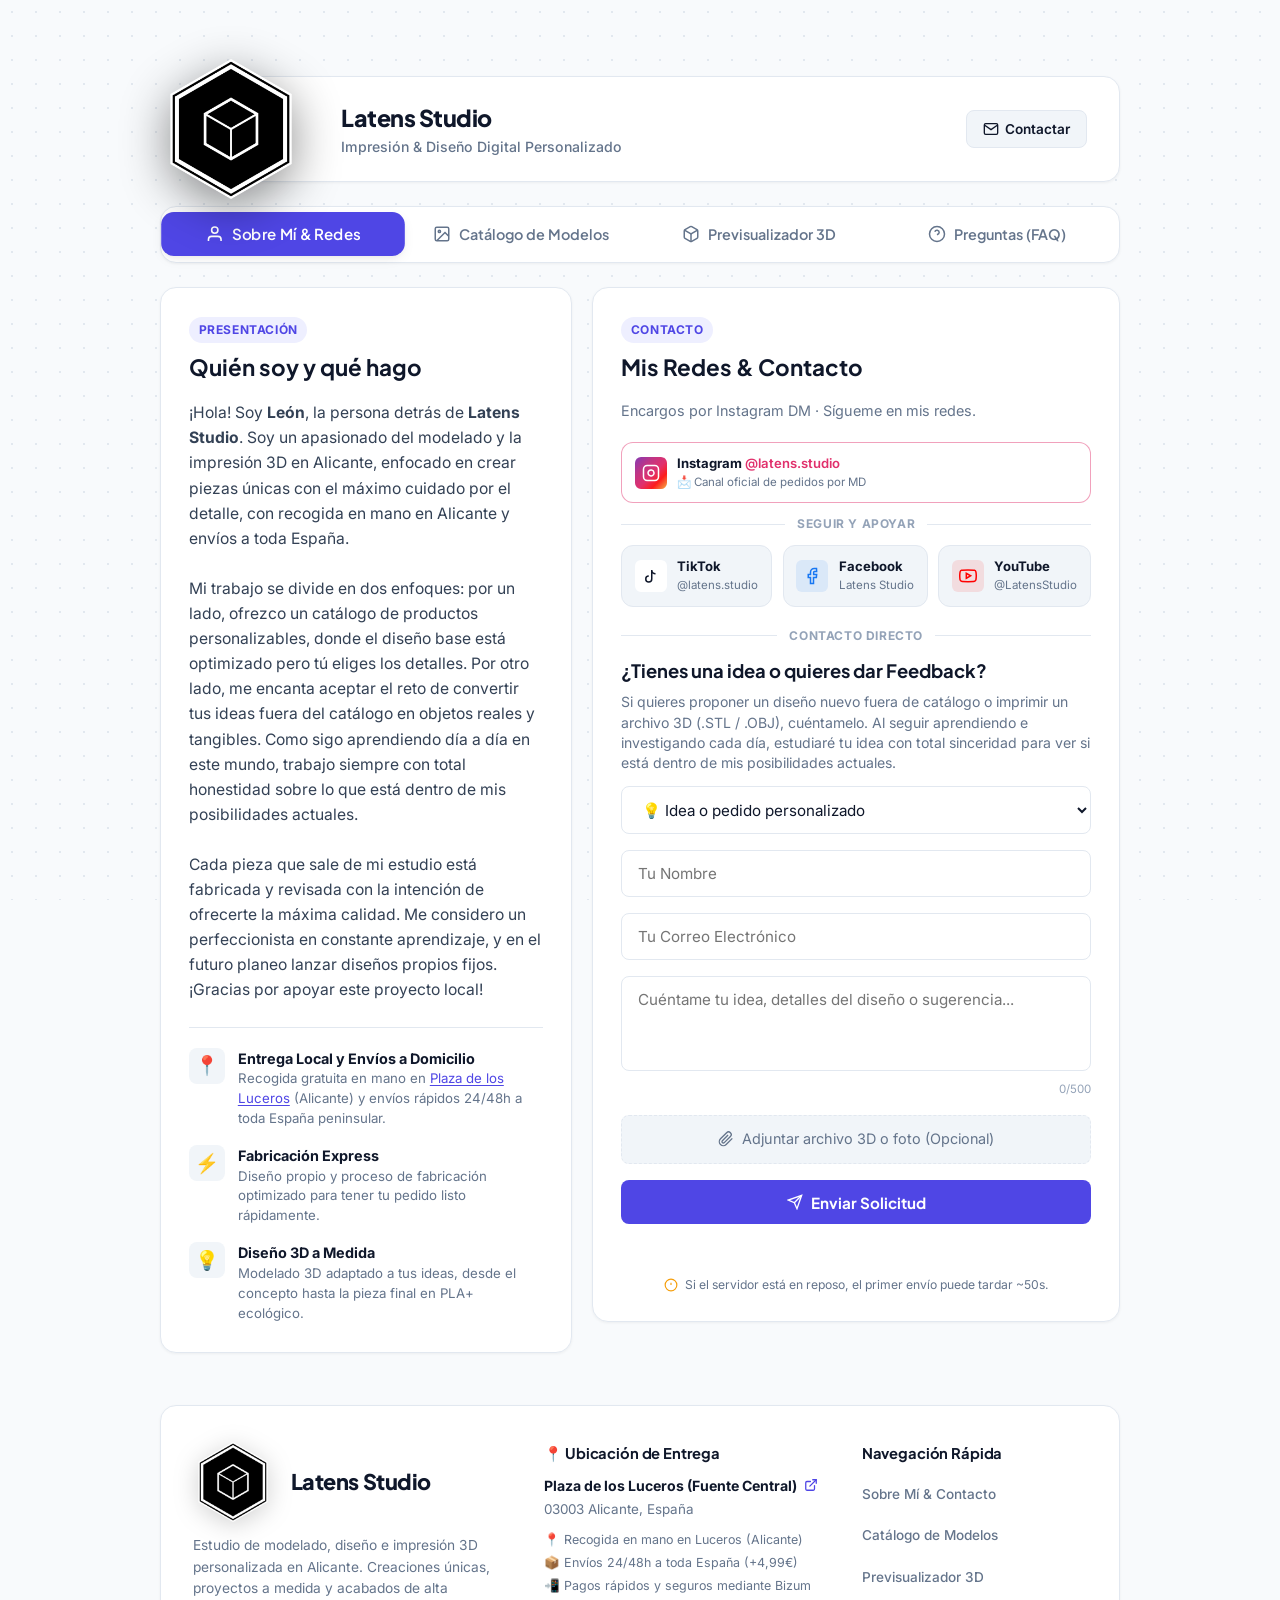
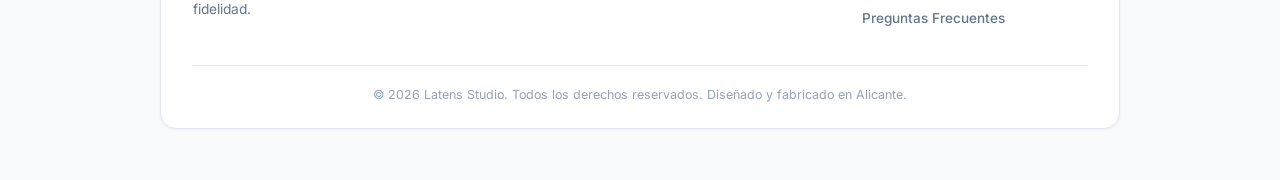
==== commit 03f10f09: "Add files via upload" ====
--- a/index.html
+++ b/index.html
@@ -1,4 +1,4 @@
-﻿<!DOCTYPE html>
+<!DOCTYPE html>
 <html lang="es">
 <head>
     <meta charset="UTF-8">
@@ -7,10 +7,10 @@
     <meta name="theme-color" content="#f8fafc">
 
     <!-- Metadatos Principales & SEO -->
-    <title>Latens Studio â€” DiseÃ±o Digital e ImpresiÃ³n 3D a Medida</title>
-    <meta name="title" content="Latens Studio â€” DiseÃ±o Digital e ImpresiÃ³n 3D a Medida">
-    <meta name="description" content="Estudio de diseÃ±o digital, modelado e impresiÃ³n 3D personalizada. Crea piezas Ãºnicas con previsualizador 3D interactivo y acabados de alta precisiÃ³n.">
-    <meta name="keywords" content="impresion 3d alicante, diseÃ±o 3d a medida, estudio 3d alicante, regalos personalizados alicante, modelado 3d alicante, latens studio, plaza de los luceros alicante">
+    <title>Latens Studio — Diseño Digital e Impresión 3D a Medida</title>
+    <meta name="title" content="Latens Studio — Diseño Digital e Impresión 3D a Medida">
+    <meta name="description" content="Estudio de diseño digital, modelado e impresión 3D personalizada. Crea piezas únicas con previsualizador 3D interactivo y acabados de alta precisión.">
+    <meta name="keywords" content="impresion 3d alicante, diseño 3d a medida, estudio 3d alicante, regalos personalizados alicante, modelado 3d alicante, latens studio, plaza de los luceros alicante">
     <meta name="author" content="Latens Studio">
     <meta name="robots" content="index, follow">
     <link rel="canonical" href="https://latens-studio.github.io/latens_studio_web/">
@@ -21,27 +21,27 @@
     <meta name="geo.position" content="38.345869;-0.490693">
     <meta name="ICBM" content="38.345869, -0.490693">
 
-    <!-- Open Graph / Redes Sociales & MensajerÃ­a -->
+    <!-- Open Graph / Redes Sociales & Mensajería -->
     <meta property="og:type" content="business.business">
     <meta property="og:url" content="https://latens-studio.github.io/latens_studio_web/">
     <meta property="og:site_name" content="Latens Studio">
-    <meta property="og:title" content="Latens Studio â€” DiseÃ±o Digital e ImpresiÃ³n 3D a Medida">
-    <meta property="og:description" content="Estudio de diseÃ±o digital, modelado e impresiÃ³n 3D personalizada. Crea piezas Ãºnicas con previsualizador 3D interactivo y acabados de alta precisiÃ³n.">
+    <meta property="og:title" content="Latens Studio — Diseño Digital e Impresión 3D a Medida">
+    <meta property="og:description" content="Estudio de diseño digital, modelado e impresión 3D personalizada. Crea piezas únicas con previsualizador 3D interactivo y acabados de alta precisión.">
     <meta property="og:image" content="https://latens-studio.github.io/latens_studio_web/Etiqueta.jpg">
     <meta property="og:image:secure_url" content="https://latens-studio.github.io/latens_studio_web/Etiqueta.jpg">
     <meta property="og:image:type" content="image/jpeg">
     <meta property="og:image:width" content="1200">
     <meta property="og:image:height" content="630">
-    <meta property="og:image:alt" content="Latens Studio â€” DiseÃ±o Digital e ImpresiÃ³n 3D a Medida">
+    <meta property="og:image:alt" content="Latens Studio — Diseño Digital e Impresión 3D a Medida">
     <meta property="og:locale" content="es_ES">
 
     <!-- Twitter / X Card -->
     <meta name="twitter:card" content="summary_large_image">
     <meta name="twitter:url" content="https://latens-studio.github.io/latens_studio_web/">
-    <meta name="twitter:title" content="Latens Studio â€” DiseÃ±o Digital e ImpresiÃ³n 3D a Medida">
-    <meta name="twitter:description" content="Estudio de diseÃ±o digital, modelado e impresiÃ³n 3D personalizada. Crea piezas Ãºnicas con previsualizador 3D interactivo y acabados de alta precisiÃ³n.">
+    <meta name="twitter:title" content="Latens Studio — Diseño Digital e Impresión 3D a Medida">
+    <meta name="twitter:description" content="Estudio de diseño digital, modelado e impresión 3D personalizada. Crea piezas únicas con previsualizador 3D interactivo y acabados de alta precisión.">
     <meta name="twitter:image" content="https://latens-studio.github.io/latens_studio_web/Etiqueta.jpg">
-    <meta name="twitter:image:alt" content="Latens Studio â€” DiseÃ±o Digital e ImpresiÃ³n 3D a Medida">
+    <meta name="twitter:image:alt" content="Latens Studio — Diseño Digital e Impresión 3D a Medida">
 
     <!-- Respaldo Google / Scraping -->
     <meta itemprop="image" content="https://latens-studio.github.io/latens_studio_web/Etiqueta.jpg">
@@ -59,8 +59,8 @@
           "url": "https://latens-studio.github.io/latens_studio_web/",
           "logo": "https://latens-studio.github.io/latens_studio_web/logo_latens.png",
           "image": "https://latens-studio.github.io/latens_studio_web/Etiqueta.jpg",
-          "description": "Estudio de diseÃ±o, modelado e impresiÃ³n 3D personalizada en Alicante. CreaciÃ³n de piezas Ãºnicas, regalos personalizados y proyectos con entrega en mano en Plaza de los Luceros.",
-          "priceRange": "â‚¬",
+          "description": "Estudio de diseño, modelado e impresión 3D personalizada en Alicante. Creación de piezas únicas, regalos personalizados y proyectos con entrega en mano en Plaza de los Luceros.",
+          "priceRange": "€",
           "paymentAccepted": "Bizum",
           "currenciesAccepted": "EUR",
           "address": {
@@ -89,13 +89,13 @@
         },
         {
           "@type": "ItemList",
-          "name": "CatÃ¡logo de Llaveros Personalizados",
+          "name": "Catálogo de Llaveros Personalizados",
           "itemListElement": [
             {
               "@type": "Product",
               "position": 1,
-              "name": "Llavero CorazÃ³n Conectado",
-              "description": "Dos llaveros independientes con nombres personalizados que encajan magnÃ©ticamente formando un corazÃ³n perfecto.",
+              "name": "Llavero Corazón Conectado",
+              "description": "Dos llaveros independientes con nombres personalizados que encajan magnéticamente formando un corazón perfecto.",
               "image": "https://latens-studio.github.io/latens_studio_web/pareja_nombre_portada.webp",
               "brand": { "@type": "Brand", "name": "Latens Studio" },
               "offers": {
@@ -110,8 +110,8 @@
             {
               "@type": "Product",
               "position": 2,
-              "name": "Llavero Iniciales con CorazÃ³n",
-              "description": "Dos llaveros con la inicial de cada persona sobre un corazÃ³n central, opciÃ³n de cruz decorativa y relieve.",
+              "name": "Llavero Iniciales con Corazón",
+              "description": "Dos llaveros con la inicial de cada persona sobre un corazón central, opción de cruz decorativa y relieve.",
               "image": "https://latens-studio.github.io/latens_studio_web/pareja_iniciales_portada.webp",
               "brand": { "@type": "Brand", "name": "Latens Studio" },
               "offers": {
@@ -127,7 +127,7 @@
               "@type": "Product",
               "position": 3,
               "name": "Llavero Individual con Nombre",
-              "description": "Tu nombre en relieve blanco sobre base oscura resistente con anilla reforzada y diseÃ±o orgÃ¡nico compacto.",
+              "description": "Tu nombre en relieve blanco sobre base oscura resistente con anilla reforzada y diseño orgánico compacto.",
               "image": "https://latens-studio.github.io/latens_studio_web/individual_portada.webp",
               "brand": { "@type": "Brand", "name": "Latens Studio" },
               "offers": {
@@ -146,47 +146,47 @@
           "mainEntity": [
             {
               "@type": "Question",
-              "name": "Â¿CÃ³mo hago un encargo y cÃ³mo se paga?",
+              "name": "¿Cómo hago un encargo y cómo se paga?",
               "acceptedAnswer": {
                 "@type": "Answer",
-                "text": "Todos los encargos se realizan de forma cÃ³moda a travÃ©s de esta web o por Mensaje Directo en Instagram (@latens.studio). Una vez confirmado el diseÃ±o contigo, el pago se realiza cÃ³modamente mediante Bizum."
+                "text": "Todos los encargos se realizan de forma cómoda a través de esta web o por Mensaje Directo en Instagram (@latens.studio). Una vez confirmado el diseño contigo, el pago se realiza cómodamente mediante Bizum."
               }
             },
             {
               "@type": "Question",
-              "name": "Â¿De quÃ© material estÃ¡n fabricados?",
+              "name": "¿De qué material están fabricados?",
               "acceptedAnswer": {
                 "@type": "Answer",
-                "text": "EstÃ¡n impresos en bioplÃ¡stico PLA y PLA+ de alta calidad, polÃ­meros termoplÃ¡sticos ligeros y muy resistentes derivados de recursos orgÃ¡nicos renovables como el almidÃ³n de maÃ­z."
+                "text": "Están impresos en bioplástico PLA y PLA+ de alta calidad, polímeros termoplásticos ligeros y muy resistentes derivados de recursos orgánicos renovables como el almidón de maíz."
               }
             },
             {
               "@type": "Question",
-              "name": "Â¿Resisten bien el calor y el sol?",
+              "name": "¿Resisten bien el calor y el sol?",
               "acceptedAnswer": {
                 "@type": "Answer",
-                "text": "El PLA+ es muy duradero para el uso diario. Como todo termoplÃ¡stico, se aconseja no dejarlo expuesto al sol directo de forma prolongada ni a temperaturas superiores a 55-60Â°C."
+                "text": "El PLA+ es muy duradero para el uso diario. Como todo termoplástico, se aconseja no dejarlo expuesto al sol directo de forma prolongada ni a temperaturas superiores a 55-60°C."
               }
             },
             {
               "@type": "Question",
-              "name": "Â¿Puedo pedirte algÃºn diseÃ±o fuera de tu catÃ¡logo?",
+              "name": "¿Puedo pedirte algún diseño fuera de tu catálogo?",
               "acceptedAnswer": {
                 "@type": "Answer",
-                "text": "Â¡SÃ­! Si tienes en mente una idea propia, un boceto o un archivo 3D listo (.STL / .OBJ / .STEP), cuÃ©ntamelo por Instagram o mediante el formulario de contacto."
+                "text": "¡Sí! Si tienes en mente una idea propia, un boceto o un archivo 3D listo (.STL / .OBJ / .STEP), cuéntamelo por Instagram o mediante el formulario de contacto."
               }
             },
             {
               "@type": "Question",
-              "name": "Â¿CuÃ¡nto tardas en preparar un encargo?",
+              "name": "¿Cuánto tardas en preparar un encargo?",
               "acceptedAnswer": {
                 "@type": "Answer",
-                "text": "Para piezas pequeÃ±as y modelos del catÃ¡logo, lo habitual es tener tu pedido listo el mismo dÃ­a o en un plazo de 24 horas."
+                "text": "Para piezas pequeñas y modelos del catálogo, lo habitual es tener tu pedido listo el mismo día o en un plazo de 24 horas."
               }
             },
             {
               "@type": "Question",
-              "name": "Â¿DÃ³nde se realizan las entregas en mano?",
+              "name": "¿Dónde se realizan las entregas en mano?",
               "acceptedAnswer": {
                 "@type": "Answer",
                 "text": "Las entregas presenciales gratuitas se realizan en la Plaza de los Luceros (Alicante), junto a la fuente central."
@@ -194,18 +194,18 @@
             },
             {
               "@type": "Question",
-              "name": "Â¿QuÃ© ocurre si no puedo acudir en el horario acordado a Luceros?",
+              "name": "¿Qué ocurre si no puedo acudir en el horario acordado a Luceros?",
               "acceptedAnswer": {
                 "@type": "Answer",
-                "text": "Si te surge cualquier imprevisto, solo avÃ­same con antelaciÃ³n por Mensaje Directo en Instagram para reagendar el horario u organizar para que otra persona de tu confianza pueda recogerlo."
+                "text": "Si te surge cualquier imprevisto, solo avísame con antelación por Mensaje Directo en Instagram para reagendar el horario u organizar para que otra persona de tu confianza pueda recogerlo."
               }
             },
             {
               "@type": "Question",
-              "name": "Â¿Se pueden cancelar o devolver los pedidos?",
+              "name": "¿Se pueden cancelar o devolver los pedidos?",
               "acceptedAnswer": {
                 "@type": "Answer",
-                "text": "En modelos no personalizados dispones de 7 dÃ­as naturales desde la entrega para devoluciones. En piezas personalizadas con nombres o fechas a medida, no es posible admitir devoluciones una vez iniciada la impresiÃ³n."
+                "text": "En modelos no personalizados dispones de 7 días naturales desde la entrega para devoluciones. En piezas personalizadas con nombres o fechas a medida, no es posible admitir devoluciones una vez iniciada la impresión."
               }
             }
           ]
@@ -214,7 +214,7 @@
     }
     </script>
 
-    <!-- Favicon / Icono de la PestaÃ±a del Navegador -->
+    <!-- Favicon / Icono de la Pestaña del Navegador -->
     <link rel="icon" type="image/svg+xml" href="favicon.svg">
     <link rel="icon" type="image/png" sizes="1024x1024" href="logo_latens.png">
     <link rel="apple-touch-icon" sizes="1024x1024" href="logo_latens.png">
@@ -225,15 +225,15 @@
     <meta name="apple-mobile-web-app-status-bar-style" content="black-translucent">
     <meta name="theme-color" content="#090d16">
 
-    <!-- PreconexiÃ³n de Fuentes para Rendimiento (Elimina latencia de DNS/TLS) -->
+    <!-- Preconexión de Fuentes para Rendimiento (Elimina latencia de DNS/TLS) -->
     <link rel="preconnect" href="https://fonts.googleapis.com">
     <link rel="preconnect" href="https://fonts.gstatic.com" crossorigin>
     <link href="https://fonts.googleapis.com/css2?family=Plus+Jakarta+Sans:wght@400;500;600;700;800&family=Inter:wght@400;500;600&display=swap" rel="stylesheet">
-    <link rel="stylesheet" href="style.css?v=133.0">
+    <link rel="stylesheet" href="style.css?v=132.0">
 </head>
 <body>
 
-    <!-- Fondo limpio con sutil retÃ­cula de diseÃ±o -->
+    <!-- Fondo limpio con sutil retícula de diseño -->
     <div class="bg-pattern"></div>
 
     <div class="site-wrapper">
@@ -245,7 +245,7 @@
                 </div>
                 <div class="brand-text">
                     <h1 class="brand-title">Latens Studio</h1>
-                    <p class="brand-subtitle">ImpresiÃ³n & DiseÃ±o Digital Personalizado</p>
+                    <p class="brand-subtitle">Impresión & Diseño Digital Personalizado</p>
                 </div>
             </div>
 
@@ -256,42 +256,16 @@
                 </a>
             </div>
         </header>
-        
-        <!-- â•â•â•â•â•â•â•â•â•â•â•â•â•â•â•â•â•â•â•â•â•â•â•â•â•â•â•â•â•â•â•â•â•â•â•â•â•â•â•â•â•â•â•â•â•â•â•â•â•â•â•â•â•â•â•â•â•â•â•â•â•â•â•
-             AVISO TEMPORAL DE TALLER: MANTENIMIENTO & RESERVAS
-             (Para quitarlo en el futuro, simplemente elimina o comenta este bloque entero)
-             â•â•â•â•â•â•â•â•â•â•â•â•â•â•â•â•â•â•â•â•â•â•â•â•â•â•â•â•â•â•â•â•â•â•â•â•â•â•â•â•â•â•â•â•â•â•â•â•â•â•â•â•â•â•â•â•â•â•â•â•â•â•â• -->
-        <div class="maintenance-alert-banner" role="alert" aria-live="polite">
-            <div class="maintenance-banner-content">
-                <div class="maintenance-banner-icon" aria-hidden="true">ðŸ› ï¸</div>
-                <div class="maintenance-banner-text">
-                    <div class="maintenance-banner-title">
-                        <span>Aviso de Taller: Impresora en Mantenimiento</span>
-                        <span class="maintenance-banner-tag">Reservas Abiertas</span>
-                    </div>
-                    <p class="maintenance-banner-desc">
-                        Nuestra impresora 3D se encuentra temporalmente en reparaciÃ³n. 
-                        <strong>No realizamos envÃ­os ni entregas inmediatas</strong>, pero puedes seguir diseÃ±ando en el previsualizador 3D y <strong>reservar tu pedido por Instagram DM</strong> para fabricarlo con prioridad en cuanto se reanude el servicio.
-                    </p>
-                </div>
-            </div>
-            <div class="maintenance-banner-action">
-                <a href="https://www.instagram.com/latens.studio?igsh=ZmIwaXVvYmJta2lt" target="_blank" rel="noopener noreferrer" class="btn-banner-reserve" title="Reservar tu encargo por mensaje directo en Instagram">
-                    <svg viewBox="0 0 24 24" width="16" height="16" fill="none" stroke="currentColor" stroke-width="2" aria-hidden="true"><rect x="2" y="2" width="20" height="20" rx="5" ry="5"></rect><path d="M16 11.37A4 4 0 1 1 12.63 8 4 4 0 0 1 16 11.37z"></path><line x1="17.5" y1="6.5" x2="17.51" y2="6.5"></line></svg>
-                    <span>Reservar por Instagram</span>
-                </a>
-            </div>
-        </div>
-
-        <!-- BARRA DE NAVEGACIÃ“N ESTRUCTURADA POR SECCIONES (TABS CON WAI-ARIA) -->
+
+        <!-- BARRA DE NAVEGACIÓN ESTRUCTURADA POR SECCIONES (TABS CON WAI-ARIA) -->
         <nav class="nav-tabs" role="tablist" aria-label="Secciones del sitio">
             <button class="nav-tab-btn active" data-target="tab-profile" id="tab-btn-profile" data-gc-event="Tab_Perfil" role="tab" aria-selected="true" aria-controls="tab-profile" tabindex="0">
                 <svg width="18" height="18" viewBox="0 0 24 24" fill="none" stroke="currentColor" stroke-width="2" aria-hidden="true"><path d="M20 21v-2a4 4 0 0 0-4-4H8a4 4 0 0 0-4 4v2"></path><circle cx="12" cy="7" r="4"></circle></svg>
-                <span>Sobre MÃ­ & Redes</span>
+                <span>Sobre Mí & Redes</span>
             </button>
             <button class="nav-tab-btn" data-target="tab-gallery" id="tab-btn-gallery" data-gc-event="Tab_Catalogo" role="tab" aria-selected="false" aria-controls="tab-gallery" tabindex="-1">
                 <svg width="18" height="18" viewBox="0 0 24 24" fill="none" stroke="currentColor" stroke-width="2" aria-hidden="true"><rect x="3" y="3" width="18" height="18" rx="2" ry="2"></rect><circle cx="8.5" cy="8.5" r="1.5"></circle><polyline points="21 15 16 10 5 21"></polyline></svg>
-                <span>CatÃ¡logo de Modelos</span>
+                <span>Catálogo de Modelos</span>
             </button>
             <button class="nav-tab-btn highlight" data-target="tab-preview" id="tab-btn-preview" data-gc-event="Tab_Previsualizador" role="tab" aria-selected="false" aria-controls="tab-preview" tabindex="-1">
                 <svg width="18" height="18" viewBox="0 0 24 24" fill="none" stroke="currentColor" stroke-width="2" aria-hidden="true"><path d="M21 16V8a2 2 0 0 0-1-1.73l-7-4a2 2 0 0 0-2 0l-7 4A2 2 0 0 0 3 8v8a2 2 0 0 0 1 1.73l7 4a2 2 0 0 0 2 0l7-4A2 2 0 0 0 21 16z"></path><polyline points="3.27 6.96 12 12.01 20.73 6.96"></polyline><line x1="12" y1="22.08" x2="12" y2="12"></line></svg>
@@ -303,48 +277,48 @@
             </button>
         </nav>
 
-        <!-- CONTENIDO PRINCIPAL DE LAS PESTAÃ‘AS -->
+        <!-- CONTENIDO PRINCIPAL DE LAS PESTAÑAS -->
         <main class="main-content">
             
-            <!-- â•â•â•â•â•â•â•â•â•â•â•â•â•â•â•â•â•â•â•â•â•â•â•â•â•â•â•â•â•â•â•â•â•â•â•â•â•â•â•â•
-                 PESTAÃ‘A 1: PERFIL & REDES
-            â•â•â•â•â•â•â•â•â•â•â•â•â•â•â•â•â•â•â•â•â•â•â•â•â•â•â•â•â•â•â•â•â•â•â•â•â•â•â•â• -->
+            <!-- ════════════════════════════════════════
+                 PESTAÑA 1: PERFIL & REDES
+            ════════════════════════════════════════ -->
             <section id="tab-profile" class="tab-pane active fade-in" role="tabpanel" aria-labelledby="tab-btn-profile">
                 <div class="structured-grid">
                     
-                    <!-- Tarjeta BiografÃ­a -->
+                    <!-- Tarjeta Biografía -->
                     <div class="content-card bio-card">
                         <div class="card-header">
-                            <span class="card-badge">PresentaciÃ³n</span>
-                            <h2>QuiÃ©n soy y quÃ© hago</h2>
+                            <span class="card-badge">Presentación</span>
+                            <h2>Quién soy y qué hago</h2>
                         </div>
                         <p class="bio-text">
-                            Â¡Hola! Soy <strong>LeÃ³n</strong>, la persona detrÃ¡s de <strong>Latens Studio</strong>. Soy un apasionado del modelado y la impresiÃ³n 3D en Alicante, enfocado en crear piezas Ãºnicas con el mÃ¡ximo cuidado por el detalle, con recogida en mano en Alicante y envÃ­os a toda EspaÃ±a.
+                            ¡Hola! Soy <strong>León</strong>, la persona detrás de <strong>Latens Studio</strong>. Soy un apasionado del modelado y la impresión 3D en Alicante, enfocado en crear piezas únicas con el máximo cuidado por el detalle, con recogida en mano en Alicante y envíos a toda España.
                             <br><br>
-                            Mi trabajo se divide en dos enfoques: por un lado, ofrezco un catÃ¡logo de productos personalizables, donde el diseÃ±o base estÃ¡ optimizado pero tÃº eliges los detalles. Por otro lado, me encanta aceptar el reto de convertir tus ideas fuera del catÃ¡logo en objetos reales y tangibles. Como sigo aprendiendo dÃ­a a dÃ­a en este mundo, trabajo siempre con total honestidad sobre lo que estÃ¡ dentro de mis posibilidades actuales.
+                            Mi trabajo se divide en dos enfoques: por un lado, ofrezco un catálogo de productos personalizables, donde el diseño base está optimizado pero tú eliges los detalles. Por otro lado, me encanta aceptar el reto de convertir tus ideas fuera del catálogo en objetos reales y tangibles. Como sigo aprendiendo día a día en este mundo, trabajo siempre con total honestidad sobre lo que está dentro de mis posibilidades actuales.
                             <br><br>
-                            Cada pieza que sale de mi estudio estÃ¡ fabricada y revisada con la intenciÃ³n de ofrecerte la mÃ¡xima calidad. Me considero un perfeccionista en constante aprendizaje, y en el futuro planeo lanzar diseÃ±os propios fijos. Â¡Gracias por apoyar este proyecto local!
+                            Cada pieza que sale de mi estudio está fabricada y revisada con la intención de ofrecerte la máxima calidad. Me considero un perfeccionista en constante aprendizaje, y en el futuro planeo lanzar diseños propios fijos. ¡Gracias por apoyar este proyecto local!
                         </p>
                         <div class="features-list">
                             <div class="feature-item">
-                                <span class="feature-icon">ðŸ“</span>
+                                <span class="feature-icon">📍</span>
                                 <div>
-                                    <strong>Entrega Local y EnvÃ­os a Domicilio</strong>
-                                    <p>Recogida gratuita en mano en <a href="https://maps.google.com/?q=Plaza+de+los+Luceros,+03003+Alicante" target="_blank" rel="noopener noreferrer" class="faq-map-link">Plaza de los Luceros</a> (Alicante) y envÃ­os rÃ¡pidos 24/48h a toda EspaÃ±a peninsular.</p>
+                                    <strong>Entrega Local y Envíos a Domicilio</strong>
+                                    <p>Recogida gratuita en mano en <a href="https://maps.google.com/?q=Plaza+de+los+Luceros,+03003+Alicante" target="_blank" rel="noopener noreferrer" class="faq-map-link">Plaza de los Luceros</a> (Alicante) y envíos rápidos 24/48h a toda España peninsular.</p>
                                 </div>
                             </div>
                             <div class="feature-item">
-                                <span class="feature-icon">âš¡</span>
+                                <span class="feature-icon">⚡</span>
                                 <div>
-                                    <strong>FabricaciÃ³n Express</strong>
-                                    <p>DiseÃ±o propio y proceso de fabricaciÃ³n optimizado para tener tu pedido listo rÃ¡pidamente.</p>
+                                    <strong>Fabricación Express</strong>
+                                    <p>Diseño propio y proceso de fabricación optimizado para tener tu pedido listo rápidamente.</p>
                                 </div>
                             </div>
                             <div class="feature-item">
-                                <span class="feature-icon">ðŸ’¡</span>
+                                <span class="feature-icon">💡</span>
                                 <div>
-                                    <strong>DiseÃ±o 3D a Medida</strong>
-                                    <p>Modelado 3D adaptado a tus ideas, desde el concepto hasta la pieza final en PLA+ ecolÃ³gico.</p>
+                                    <strong>Diseño 3D a Medida</strong>
+                                    <p>Modelado 3D adaptado a tus ideas, desde el concepto hasta la pieza final en PLA+ ecológico.</p>
                                 </div>
                             </div>
                         </div>
@@ -356,7 +330,7 @@
                             <span class="card-badge">Contacto</span>
                             <h2>Mis Redes & Contacto</h2>
                         </div>
-                        <p class="card-subtext">Encargos por Instagram DM Â· SÃ­gueme en mis redes.</p>
+                        <p class="card-subtext">Encargos por Instagram DM · Sígueme en mis redes.</p>
                         
                         <!-- Canal Principal Destacado: Instagram (Encargos y DMs) -->
                         <div class="social-primary-box">
@@ -366,7 +340,7 @@
                                 </div>
                                 <div class="sec-info">
                                     <span class="sec-title">Instagram <span style="color: var(--insta-pink); font-weight: 600;">@latens.studio</span></span>
-                                    <span class="sec-handle">ðŸ“© Canal oficial de pedidos por MD</span>
+                                    <span class="sec-handle">📩 Canal oficial de pedidos por MD</span>
                                 </div>
                             </a>
                         </div>
@@ -409,8 +383,8 @@
                         <!-- Formulario de Contacto (integrado en la tarjeta) -->
                         <div class="social-form-section">
                             <div class="social-secondary-heading">Contacto directo</div>
-                            <h3 style="font-family: var(--font-heading); font-size: 1.15rem; color: var(--text-heading); margin-bottom: 0.5rem;">Â¿Tienes una idea o quieres dar Feedback?</h3>
-                            <p style="font-size: 0.88rem; color: var(--text-muted); margin-bottom: 0.75rem; line-height: 1.45;">Si quieres proponer un diseÃ±o nuevo fuera de catÃ¡logo o imprimir un archivo 3D (.STL / .OBJ), cuÃ©ntamelo. Al seguir aprendiendo e investigando cada dÃ­a, estudiarÃ© tu idea con total sinceridad para ver si estÃ¡ dentro de mis posibilidades actuales.</p>
+                            <h3 style="font-family: var(--font-heading); font-size: 1.15rem; color: var(--text-heading); margin-bottom: 0.5rem;">¿Tienes una idea o quieres dar Feedback?</h3>
+                            <p style="font-size: 0.88rem; color: var(--text-muted); margin-bottom: 0.75rem; line-height: 1.45;">Si quieres proponer un diseño nuevo fuera de catálogo o imprimir un archivo 3D (.STL / .OBJ), cuéntamelo. Al seguir aprendiendo e investigando cada día, estudiaré tu idea con total sinceridad para ver si está dentro de mis posibilidades actuales.</p>
                             <form id="contactForm" class="custom-form" style="margin-top: 0; max-width: 100%;">
                                 <!-- Honeypot anti-spam -->
                                 <div style="display: none !important; position: absolute; left: -9999px;" aria-hidden="true">
@@ -420,8 +394,8 @@
                                 <div class="form-group">
                                     <label for="formSubject" class="sr-only">Tipo de Asunto</label>
                                     <select name="asunto" id="formSubject" class="form-input" style="cursor: pointer;">
-                                        <option value="idea">ðŸ’¡ Idea o pedido personalizado</option>
-                                        <option value="feedback">ðŸ—£ï¸ Feedback o sugerencias</option>
+                                        <option value="idea">💡 Idea o pedido personalizado</option>
+                                        <option value="feedback">🗣️ Feedback o sugerencias</option>
                                     </select>
                                 </div>
 
@@ -431,14 +405,14 @@
                                 </div>
 
                                 <div class="form-group">
-                                    <label for="contactEmail" class="sr-only">Tu Correo ElectrÃ³nico</label>
-                                    <input type="email" id="contactEmail" name="email" placeholder="Tu Correo ElectrÃ³nico" required class="form-input" autocomplete="email" aria-describedby="contactEmailSuggestion">
+                                    <label for="contactEmail" class="sr-only">Tu Correo Electrónico</label>
+                                    <input type="email" id="contactEmail" name="email" placeholder="Tu Correo Electrónico" required class="form-input" autocomplete="email" aria-describedby="contactEmailSuggestion">
                                     <div id="contactEmailSuggestion" class="email-suggestion-box" style="display: none;" role="status" aria-live="polite"></div>
                                 </div>
 
                                 <div class="form-group" style="position: relative;">
                                     <label for="contactMessage" class="sr-only">Mensaje o Detalles del Encargo</label>
-                                    <textarea id="contactMessage" name="message" rows="3" maxlength="500" placeholder="CuÃ©ntame tu idea, detalles del diseÃ±o o sugerencia..." required class="form-input"></textarea>
+                                    <textarea id="contactMessage" name="message" rows="3" maxlength="500" placeholder="Cuéntame tu idea, detalles del diseño o sugerencia..." required class="form-input"></textarea>
                                     <div class="char-counter-wrap">
                                         <small id="contactMessageCounter" class="char-counter">0/500</small>
                                     </div>
@@ -461,7 +435,7 @@
 
                                 <div class="form-server-note">
                                     <svg width="14" height="14" viewBox="0 0 24 24" fill="none" stroke="currentColor" stroke-width="2" aria-hidden="true"><circle cx="12" cy="12" r="10"></circle><line x1="12" y1="8" x2="12" y2="12"></line><line x1="12" y1="16" x2="12.01" y2="16"></line></svg>
-                                    <span>Si el servidor estÃ¡ en reposo, el primer envÃ­o puede tardar ~50s.</span>
+                                    <span>Si el servidor está en reposo, el primer envío puede tardar ~50s.</span>
                                 </div>
                             </form>
                         </div>
@@ -471,13 +445,13 @@
 
             </section>
 
-            <!-- â•â•â•â•â•â•â•â•â•â•â•â•â•â•â•â•â•â•â•â•â•â•â•â•â•â•â•â•â•â•â•â•â•â•â•â•â•â•â•â•
-                 PESTAÃ‘A 2: CATÃLOGO DE PRODUCTOS
-            â•â•â•â•â•â•â•â•â•â•â•â•â•â•â•â•â•â•â•â•â•â•â•â•â•â•â•â•â•â•â•â•â•â•â•â•â•â•â•â• -->
+            <!-- ════════════════════════════════════════
+                 PESTAÑA 2: CATÁLOGO DE PRODUCTOS
+            ════════════════════════════════════════ -->
             <section id="tab-gallery" class="tab-pane fade-in" role="tabpanel" aria-labelledby="tab-btn-gallery">
-                <h2 class="sr-only">CatÃ¡logo de Modelos y Llaveros 3D</h2>
-
-                <!-- Chapita de regalo (Encabezando la secciÃ³n) -->
+                <h2 class="sr-only">Catálogo de Modelos y Llaveros 3D</h2>
+
+                <!-- Chapita de regalo (Encabezando la sección) -->
                 <div class="gift-badge catalog-badge">
                     <img src="chapita.png" alt="Chapita Gratis" width="48" height="48" decoding="async">
                     <div class="gift-text">
@@ -488,21 +462,21 @@
 
                 <div class="products-grid">
                     
-                    <!-- Producto 1: CorazÃ³n -->
+                    <!-- Producto 1: Corazón -->
                     <article class="product-card">
                         <div class="product-preview-box has-gallery" data-product="corazon">
-                            <span class="product-tag">MÃ¡s Vendido â­</span>
+                            <span class="product-tag">Más Vendido ⭐</span>
                             <div class="card-gallery-slider">
-                                <img src="pareja_nombre_portada.webp" alt="Llaveros MagnÃ©ticos con CorazÃ³n y Nombres - Portada" class="gallery-slide active" loading="lazy" decoding="async" width="400" height="300">
-                                <img src="pareja_nombre_imanes.webp" alt="Llaveros MagnÃ©ticos con CorazÃ³n y Nombres - Imanes de Neodimio" class="gallery-slide" loading="lazy" decoding="async" width="400" height="300">
-                                <img src="pareja_nombre_fecha.webp" alt="Llaveros MagnÃ©ticos con CorazÃ³n y Nombres - Fecha Especial Grabada" class="gallery-slide" loading="lazy" decoding="async" width="400" height="300">
-                                <img src="pareja_nombre_llaves.webp" alt="Llaveros MagnÃ©ticos con CorazÃ³n y Nombres - Puestos en Llaves" class="gallery-slide" loading="lazy" decoding="async" width="400" height="300">
-                                <img src="tarjeta_3d_comun.webp" alt="Llaveros MagnÃ©ticos con CorazÃ³n y Nombres - Tarjeta de PresentaciÃ³n 3D" class="gallery-slide" loading="lazy" decoding="async" width="400" height="300">
-                                <img src="pareja_nombre_conjunto.webp" alt="Llaveros MagnÃ©ticos con CorazÃ³n y Nombres - Conjunto Completo" class="gallery-slide" loading="lazy" decoding="async" width="400" height="300">
+                                <img src="pareja_nombre_portada.webp" alt="Llaveros Magnéticos con Corazón y Nombres - Portada" class="gallery-slide active" loading="lazy" decoding="async" width="400" height="300">
+                                <img src="pareja_nombre_imanes.webp" alt="Llaveros Magnéticos con Corazón y Nombres - Imanes de Neodimio" class="gallery-slide" loading="lazy" decoding="async" width="400" height="300">
+                                <img src="pareja_nombre_fecha.webp" alt="Llaveros Magnéticos con Corazón y Nombres - Fecha Especial Grabada" class="gallery-slide" loading="lazy" decoding="async" width="400" height="300">
+                                <img src="pareja_nombre_llaves.webp" alt="Llaveros Magnéticos con Corazón y Nombres - Puestos en Llaves" class="gallery-slide" loading="lazy" decoding="async" width="400" height="300">
+                                <img src="tarjeta_3d_comun.webp" alt="Llaveros Magnéticos con Corazón y Nombres - Tarjeta de Presentación 3D" class="gallery-slide" loading="lazy" decoding="async" width="400" height="300">
+                                <img src="pareja_nombre_conjunto.webp" alt="Llaveros Magnéticos con Corazón y Nombres - Conjunto Completo" class="gallery-slide" loading="lazy" decoding="async" width="400" height="300">
                             </div>
                             <div class="card-gallery-nav">
-                                <button class="gallery-prev" aria-label="Foto anterior" type="button">â€¹</button>
-                                <button class="gallery-next" aria-label="Siguiente foto" type="button">â€º</button>
+                                <button class="gallery-prev" aria-label="Foto anterior" type="button">‹</button>
+                                <button class="gallery-next" aria-label="Siguiente foto" type="button">›</button>
                             </div>
                             <div class="card-gallery-dots">
                                 <span class="gallery-dot active" data-index="0"></span>
@@ -514,21 +488,21 @@
                             </div>
                         </div>
                         <div class="product-body">
-                            <h3 class="product-title">Llaveros MagnÃ©ticos con CorazÃ³n y Nombres</h3>
-                            <p class="product-desc">Dos llaveros magnÃ©ticos con nombres personalizados. Incluye tarjeta en caja con tÃ­tulo, dedicatoria corta y soporte expositor.</p>
+                            <h3 class="product-title">Llaveros Magnéticos con Corazón y Nombres</h3>
+                            <p class="product-desc">Dos llaveros magnéticos con nombres personalizados. Incluye tarjeta en caja con título, dedicatoria corta y soporte expositor.</p>
                             <div class="product-pricing-row">
                                 <div class="price-stack">
-                                    <span class="price-amount">15â‚¬</span>
+                                    <span class="price-amount">15€</span>
                                 </div>
                                 <div class="price-shipping-stack">
-                                    <span class="shipping-line">ðŸ“ Alicante: <strong>Recogida Gratis</strong></span>
-                                    <span class="shipping-line">ðŸ“¦ EnvÃ­o: <strong>+4,99â‚¬</strong></span>
+                                    <span class="shipping-line">📍 Alicante: <strong>Recogida Gratis</strong></span>
+                                    <span class="shipping-line">📦 Envío: <strong>+4,99€</strong></span>
                                 </div>
                             </div>
                             <div class="product-card-actions">
                                 <button type="button" class="btn-secondary-block btn-view-details" data-gc-event="Ver_Detalles" data-product="corazon" data-product-id="corazon">
                                     <svg width="15" height="15" viewBox="0 0 24 24" fill="none" stroke="currentColor" stroke-width="2" aria-hidden="true"><circle cx="11" cy="11" r="8"></circle><line x1="21" y1="21" x2="16.65" y2="16.65"></line><line x1="11" y1="8" x2="11" y2="14"></line><line x1="8" y1="11" x2="14" y2="11"></line></svg>
-                                    <span>Ver mÃ¡s detalles</span>
+                                    <span>Ver más detalles</span>
                                 </button>
                                 <button type="button" class="btn-primary-block preview-trigger" data-gc-event="Boton_Personalizar_Catalogo" data-product="corazon">
                                     <svg width="15" height="15" viewBox="0 0 24 24" fill="none" stroke="currentColor" stroke-width="2" aria-hidden="true"><path d="M21 16V8a2 2 0 0 0-1-1.73l-7-4a2 2 0 0 0-2 0l-7 4A2 2 0 0 0 3 8v8a2 2 0 0 0 1 1.73l7 4a2 2 0 0 0 2 0l7-4A2 2 0 0 0 21 16z"></path></svg>
@@ -543,17 +517,17 @@
                         <div class="product-preview-box has-gallery" data-product="iniciales">
                             <span class="product-tag neutral">Personalizable</span>
                             <div class="card-gallery-slider">
-                                <img src="pareja_iniciales_portada.webp" alt="Llaveros MagnÃ©ticos con CorazÃ³n e Iniciales - Portada" class="gallery-slide active" loading="lazy" decoding="async" width="400" height="300">
-                                <img src="pareja_iniciales_imanes.webp" alt="Llaveros MagnÃ©ticos con CorazÃ³n e Iniciales - Imanes de Neodimio" class="gallery-slide" loading="lazy" decoding="async" width="400" height="300">
-                                <img src="pareja_iniciales_fecha.webp" alt="Llaveros MagnÃ©ticos con CorazÃ³n e Iniciales - Fecha Especial Grabada" class="gallery-slide" loading="lazy" decoding="async" width="400" height="300">
-                                <img src="pareja_iniciales_cruz.webp" alt="Llaveros MagnÃ©ticos con CorazÃ³n e Iniciales - Cruz Opcional" class="gallery-slide" loading="lazy" decoding="async" width="400" height="300">
-                                <img src="pareja_iniciales_llaves.webp" alt="Llaveros MagnÃ©ticos con CorazÃ³n e Iniciales - Puestos en Llaves" class="gallery-slide" loading="lazy" decoding="async" width="400" height="300">
-                                <img src="tarjeta_3d_comun.webp" alt="Llaveros MagnÃ©ticos con CorazÃ³n e Iniciales - Tarjeta de PresentaciÃ³n 3D" class="gallery-slide" loading="lazy" decoding="async" width="400" height="300">
-                                <img src="pareja_iniciales_conjunto.webp" alt="Llaveros MagnÃ©ticos con CorazÃ³n e Iniciales - Conjunto Completo" class="gallery-slide" loading="lazy" decoding="async" width="400" height="300">
+                                <img src="pareja_iniciales_portada.webp" alt="Llaveros Magnéticos con Corazón e Iniciales - Portada" class="gallery-slide active" loading="lazy" decoding="async" width="400" height="300">
+                                <img src="pareja_iniciales_imanes.webp" alt="Llaveros Magnéticos con Corazón e Iniciales - Imanes de Neodimio" class="gallery-slide" loading="lazy" decoding="async" width="400" height="300">
+                                <img src="pareja_iniciales_fecha.webp" alt="Llaveros Magnéticos con Corazón e Iniciales - Fecha Especial Grabada" class="gallery-slide" loading="lazy" decoding="async" width="400" height="300">
+                                <img src="pareja_iniciales_cruz.webp" alt="Llaveros Magnéticos con Corazón e Iniciales - Cruz Opcional" class="gallery-slide" loading="lazy" decoding="async" width="400" height="300">
+                                <img src="pareja_iniciales_llaves.webp" alt="Llaveros Magnéticos con Corazón e Iniciales - Puestos en Llaves" class="gallery-slide" loading="lazy" decoding="async" width="400" height="300">
+                                <img src="tarjeta_3d_comun.webp" alt="Llaveros Magnéticos con Corazón e Iniciales - Tarjeta de Presentación 3D" class="gallery-slide" loading="lazy" decoding="async" width="400" height="300">
+                                <img src="pareja_iniciales_conjunto.webp" alt="Llaveros Magnéticos con Corazón e Iniciales - Conjunto Completo" class="gallery-slide" loading="lazy" decoding="async" width="400" height="300">
                             </div>
                             <div class="card-gallery-nav">
-                                <button class="gallery-prev" aria-label="Foto anterior" type="button">â€¹</button>
-                                <button class="gallery-next" aria-label="Siguiente foto" type="button">â€º</button>
+                                <button class="gallery-prev" aria-label="Foto anterior" type="button">‹</button>
+                                <button class="gallery-next" aria-label="Siguiente foto" type="button">›</button>
                             </div>
                             <div class="card-gallery-dots">
                                 <span class="gallery-dot active" data-index="0"></span>
@@ -566,21 +540,21 @@
                             </div>
                         </div>
                         <div class="product-body">
-                            <h3 class="product-title">Llaveros MagnÃ©ticos con CorazÃ³n e Iniciales</h3>
-                            <p class="product-desc">Dos llaveros magnÃ©ticos con iniciales sobre corazÃ³n central. Incluye tarjeta en caja con dedicatoria corta y soporte expositor.</p>
+                            <h3 class="product-title">Llaveros Magnéticos con Corazón e Iniciales</h3>
+                            <p class="product-desc">Dos llaveros magnéticos con iniciales sobre corazón central. Incluye tarjeta en caja con dedicatoria corta y soporte expositor.</p>
                             <div class="product-pricing-row">
                                 <div class="price-stack">
-                                    <span class="price-amount">12â‚¬</span>
+                                    <span class="price-amount">12€</span>
                                 </div>
                                 <div class="price-shipping-stack">
-                                    <span class="shipping-line">ðŸ“ Alicante: <strong>Recogida Gratis</strong></span>
-                                    <span class="shipping-line">ðŸ“¦ EnvÃ­o: <strong>+4,99â‚¬</strong></span>
+                                    <span class="shipping-line">📍 Alicante: <strong>Recogida Gratis</strong></span>
+                                    <span class="shipping-line">📦 Envío: <strong>+4,99€</strong></span>
                                 </div>
                             </div>
                             <div class="product-card-actions">
                                 <button type="button" class="btn-secondary-block btn-view-details" data-gc-event="Ver_Detalles" data-product="iniciales" data-product-id="iniciales">
                                     <svg width="15" height="15" viewBox="0 0 24 24" fill="none" stroke="currentColor" stroke-width="2" aria-hidden="true"><circle cx="11" cy="11" r="8"></circle><line x1="21" y1="21" x2="16.65" y2="16.65"></line><line x1="11" y1="8" x2="11" y2="14"></line><line x1="8" y1="11" x2="14" y2="11"></line></svg>
-                                    <span>Ver mÃ¡s detalles</span>
+                                    <span>Ver más detalles</span>
                                 </button>
                                 <button type="button" class="btn-primary-block preview-trigger" data-gc-event="Boton_Personalizar_Catalogo" data-product="iniciales">
                                     <svg width="15" height="15" viewBox="0 0 24 24" fill="none" stroke="currentColor" stroke-width="2" aria-hidden="true"><path d="M21 16V8a2 2 0 0 0-1-1.73l-7-4a2 2 0 0 0-2 0l-7 4A2 2 0 0 0 3 8v8a2 2 0 0 0 1 1.73l7 4a2 2 0 0 0 2 0l7-4A2 2 0 0 0 21 16z"></path></svg>
@@ -600,8 +574,8 @@
                                 <img src="individual_llaves_2.webp" alt="Llavero Individual con Nombre - Puesto en Llaves Vista 2" class="gallery-slide" loading="lazy" decoding="async" width="400" height="300">
                             </div>
                             <div class="card-gallery-nav">
-                                <button class="gallery-prev" aria-label="Foto anterior" type="button">â€¹</button>
-                                <button class="gallery-next" aria-label="Siguiente foto" type="button">â€º</button>
+                                <button class="gallery-prev" aria-label="Foto anterior" type="button">‹</button>
+                                <button class="gallery-next" aria-label="Siguiente foto" type="button">›</button>
                             </div>
                             <div class="card-gallery-dots">
                                 <span class="gallery-dot active" data-index="0"></span>
@@ -611,20 +585,20 @@
                         </div>
                         <div class="product-body">
                             <h3 class="product-title">Llavero con Nombre</h3>
-                            <p class="product-desc">Tu nombre en relieve blanco sobre base oscura resistente con anilla reforzada y diseÃ±o orgÃ¡nico compacto.</p>
+                            <p class="product-desc">Tu nombre en relieve blanco sobre base oscura resistente con anilla reforzada y diseño orgánico compacto.</p>
                             <div class="product-pricing-row">
                                 <div class="price-stack">
-                                    <span class="price-amount">3â‚¬</span>
+                                    <span class="price-amount">3€</span>
                                 </div>
                                 <div class="price-shipping-stack">
-                                    <span class="shipping-line">ðŸ“ Alicante: <strong>Recogida Gratis</strong></span>
-                                    <span class="shipping-line">ðŸ“¦ EnvÃ­o: <strong>+4,99â‚¬</strong></span>
+                                    <span class="shipping-line">📍 Alicante: <strong>Recogida Gratis</strong></span>
+                                    <span class="shipping-line">📦 Envío: <strong>+4,99€</strong></span>
                                 </div>
                             </div>
                             <div class="product-card-actions">
                                 <button type="button" class="btn-secondary-block btn-view-details" data-gc-event="Ver_Detalles" data-product="individual" data-product-id="individual">
                                     <svg width="15" height="15" viewBox="0 0 24 24" fill="none" stroke="currentColor" stroke-width="2" aria-hidden="true"><circle cx="11" cy="11" r="8"></circle><line x1="21" y1="21" x2="16.65" y2="16.65"></line><line x1="11" y1="8" x2="11" y2="14"></line><line x1="8" y1="11" x2="14" y2="11"></line></svg>
-                                    <span>Ver mÃ¡s detalles</span>
+                                    <span>Ver más detalles</span>
                                 </button>
                                 <button type="button" class="btn-primary-block preview-trigger" data-gc-event="Boton_Personalizar_Catalogo" data-product="individual">
                                     <svg width="15" height="15" viewBox="0 0 24 24" fill="none" stroke="currentColor" stroke-width="2" aria-hidden="true"><path d="M21 16V8a2 2 0 0 0-1-1.73l-7-4a2 2 0 0 0-2 0l-7 4A2 2 0 0 0 3 8v8a2 2 0 0 0 1 1.73l7 4a2 2 0 0 0 2 0l7-4A2 2 0 0 0 21 16z"></path></svg>
@@ -637,13 +611,13 @@
                 </div>
             </section>
 
-            <!-- â•â•â•â•â•â•â•â•â•â•â•â•â•â•â•â•â•â•â•â•â•â•â•â•â•â•â•â•â•â•â•â•â•â•â•â•â•â•â•â•
-                 PESTAÃ‘A 3: PREVISUALIZADOR 3D INTERACTIVO
-            â•â•â•â•â•â•â•â•â•â•â•â•â•â•â•â•â•â•â•â•â•â•â•â•â•â•â•â•â•â•â•â•â•â•â•â•â•â•â•â• -->
+            <!-- ════════════════════════════════════════
+                 PESTAÑA 3: PREVISUALIZADOR 3D INTERACTIVO
+            ════════════════════════════════════════ -->
             <section id="tab-preview" class="tab-pane fade-in" role="tabpanel" aria-labelledby="tab-btn-preview">
                 <div class="preview-container">
                     
-                    <!-- Columna de ConfiguraciÃ³n (Controles) -->
+                    <!-- Columna de Configuración (Controles) -->
                     <div class="preview-panel config-panel">
                         <div class="panel-title-box">
                             <h2>Configurador 3D</h2>
@@ -654,18 +628,18 @@
                             <div class="form-field">
                                 <label for="productSelect">Modelo a Previsualizar</label>
                                 <select id="productSelect" class="form-select">
-                                    <option value="corazon">Llaveros MagnÃ©ticos con CorazÃ³n y Nombres (15â‚¬)</option>
-                                    <option value="iniciales">Llaveros MagnÃ©ticos con CorazÃ³n e Iniciales (12â‚¬)</option>
-                                    <option value="individual">Llavero con Nombre (3â‚¬)</option>
+                                    <option value="corazon">Llaveros Magnéticos con Corazón y Nombres (15€)</option>
+                                    <option value="iniciales">Llaveros Magnéticos con Corazón e Iniciales (12€)</option>
+                                    <option value="individual">Llavero con Nombre (3€)</option>
                                 </select>
                             </div>
 
-                            <!-- Contenedor Principal de PersonalizaciÃ³n (Vertical en PC, 2 Columnas en MÃ³vil) -->
+                            <!-- Contenedor Principal de Personalización (Vertical en PC, 2 Columnas en Móvil) -->
                             <div class="config-customization-layout">
                                 <!-- Columna Izquierda: Nombres y Fecha -->
                                 <div class="config-names-date-col">
                                     <div id="dynamicInputs" class="form-inputs-group">
-                                        <!-- Inputs dinÃ¡micos inyectados por JS -->
+                                        <!-- Inputs dinámicos inyectados por JS -->
                                     </div>
 
                                     <div id="opcionesIniciales" class="custom-options-box">
@@ -683,11 +657,11 @@
                                         <div class="date-picker-box" id="datePickerBox">
                                             <input type="date" id="fechaNative" class="form-input date-native-field" inputmode="none" onkeydown="return false;" aria-label="Seleccionar fecha en el calendario">
                                             <input type="hidden" id="fecha" value="">
-                                            <button type="button" id="btnDateClear" class="btn-date-clear" title="Quitar fecha" aria-label="Quitar fecha" style="display: none;">âœ•</button>
+                                            <button type="button" id="btnDateClear" class="btn-date-clear" title="Quitar fecha" aria-label="Quitar fecha" style="display: none;">✕</button>
                                         </div>
                                         <div class="date-quick-presets">
-                                            <button type="button" class="date-preset-pill" data-gc-event="Preset_Fecha_Hoy" data-preset="today">ðŸ“… Hoy</button>
-                                            <button type="button" class="date-preset-pill" data-preset="valentine">â¤ï¸ 14 Feb</button>
+                                            <button type="button" class="date-preset-pill" data-gc-event="Preset_Fecha_Hoy" data-preset="today">📅 Hoy</button>
+                                            <button type="button" class="date-preset-pill" data-preset="valentine">❤️ 14 Feb</button>
                                         </div>
                                         <div class="date-preview-badge" id="datePreviewBadge" style="display: none;">
                                             <span class="date-preview-label">Grabado:</span>
@@ -701,11 +675,11 @@
                                     <input type="checkbox" id="addCard" checked style="display: none;">
                                     <div id="cardInputsGroup" class="card-inputs-panel fade-in">
                                         <div class="card-inputs-header">
-                                            <span>ðŸ’Œ</span>
+                                            <span>💌</span>
                                             <strong>Tarjeta en Caja</strong>
                                         </div>
                                         <div class="form-field" style="margin-bottom: 0.45rem;">
-                                            <label for="cardTitle" style="font-size: 0.78rem;">TÃ­tulo</label>
+                                            <label for="cardTitle" style="font-size: 0.78rem;">Título</label>
                                             <input type="text" id="cardTitle" class="form-input" maxlength="20" placeholder="Ej: Te quiero mucho" style="font-size: 0.85rem; padding: 0.45rem 0.6rem;">
                                             <small style="color:#94a3b8; font-size:10px; float: right;" id="titleCounter">0/20</small>
                                         </div>
@@ -720,42 +694,42 @@
 
 
 
-                            <!-- Selector de Entrega / EnvÃ­o (Compacto) -->
+                            <!-- Selector de Entrega / Envío (Compacto) -->
                             <div class="form-field" style="margin-top: 0.85rem; border-top: 1px solid var(--border-light); padding-top: 0.85rem;">
-                                <label for="deliverySelect">MÃ©todo de Entrega / EnvÃ­o</label>
+                                <label for="deliverySelect">Método de Entrega / Envío</label>
                                 <select id="deliverySelect" class="form-select" data-gc-event="Select_Delivery_Method">
-                                    <option value="recogida" selected>ðŸ“ Alicante (Luceros) â€” Recogida Gratis</option>
-                                    <option value="envio">ðŸ“¦ Toda EspaÃ±a (PenÃ­nsula) â€” EnvÃ­o 24/48h (+4,99â‚¬)</option>
+                                    <option value="recogida" selected>📍 Alicante (Luceros) — Recogida Gratis</option>
+                                    <option value="envio">📦 Toda España (Península) — Envío 24/48h (+4,99€)</option>
                                 </select>
 
-                                <!-- Formulario Desplegable de Datos de EnvÃ­o (Aparece si elige envÃ­o) -->
+                                <!-- Formulario Desplegable de Datos de Envío (Aparece si elige envío) -->
                                 <div id="shippingFieldsGroup" class="shipping-fields-box fade-in" style="display: none;">
                                     <div class="shipping-box-header">
-                                        <span style="font-size: 1.05rem;">ðŸ“¦</span>
-                                        <strong>Datos para el EnvÃ­o a Domicilio</strong>
+                                        <span style="font-size: 1.05rem;">📦</span>
+                                        <strong>Datos para el Envío a Domicilio</strong>
                                     </div>
                                     <div class="form-field shipping-field">
                                         <label for="shipName">Nombre Completo</label>
-                                        <input type="text" id="shipName" class="form-input" placeholder="Ej: MarÃ­a GarcÃ­a LÃ³pez">
+                                        <input type="text" id="shipName" class="form-input" placeholder="Ej: María García López">
                                     </div>
                                     <div class="form-field shipping-field">
-                                        <label for="shipAddress">DirecciÃ³n (Calle, NÂº, Piso/Puerta)</label>
+                                        <label for="shipAddress">Dirección (Calle, Nº, Piso/Puerta)</label>
                                         <input type="text" id="shipAddress" class="form-input" placeholder="Ej: Calle Mayor 18, Bajo A">
                                     </div>
                                     <div class="shipping-grid-row">
                                         <div class="form-field shipping-field">
-                                            <label for="shipCP">CÃ³digo Postal</label>
+                                            <label for="shipCP">Código Postal</label>
                                             <input type="text" id="shipCP" class="form-input" placeholder="Ej: 03001" maxlength="5" autocomplete="postal-code" inputmode="numeric" aria-describedby="shipCPBadge">
                                             <div id="shipCPBadge" class="cp-locality-badge" style="display: none;" role="status" aria-live="polite"></div>
                                         </div>
                                         <div class="form-field shipping-field">
-                                            <label for="shipPhone">TelÃ©fono</label>
+                                            <label for="shipPhone">Teléfono</label>
                                             <input type="tel" id="shipPhone" class="form-input" placeholder="Ej: 612 345 678" autocomplete="tel" aria-describedby="shipPhoneBadge">
                                             <div id="shipPhoneBadge" class="field-feedback-badge" style="display: none;" role="status" aria-live="polite"></div>
                                         </div>
                                     </div>
                                     <div class="form-field shipping-field" style="margin-bottom: 0;">
-                                        <label for="shipEmail">Correo ElectrÃ³nico</label>
+                                        <label for="shipEmail">Correo Electrónico</label>
                                         <input type="email" id="shipEmail" class="form-input" placeholder="tu@email.com" autocomplete="email" aria-describedby="shipEmailSuggestion">
                                         <div id="shipEmailSuggestion" class="email-suggestion-box" style="display: none;" role="status" aria-live="polite"></div>
                                     </div>
@@ -763,11 +737,11 @@
                             </div>
 
                             <button id="generateBtn" class="btn-generate" type="button" data-gc-event="Generar_3D">
-                                <span class="btn-text">Generar PrevisualizaciÃ³n 3D</span>
+                                <span class="btn-text">Generar Previsualización 3D</span>
                                 <svg width="18" height="18" viewBox="0 0 24 24" fill="none" stroke="currentColor" stroke-width="2" aria-hidden="true"><line x1="5" y1="12" x2="19" y2="12"></line><polyline points="12 5 19 12 12 19"></polyline></svg>
                             </button>
 
-                            <!-- Chapita de regalo debajo del botÃ³n -->
+                            <!-- Chapita de regalo debajo del botón -->
                             <div class="gift-badge config-badge">
                                 <img src="chapita.png" alt="Chapita Gratis" width="38" height="38" decoding="async">
                                 <div class="gift-text">
@@ -779,11 +753,11 @@
 
                         <div class="security-note">
                             <svg width="16" height="16" viewBox="0 0 24 24" fill="none" stroke="currentColor" stroke-width="2" aria-hidden="true"><circle cx="12" cy="12" r="10"></circle><polyline points="12 6 12 12 16 14"></polyline></svg>
-                            <span>GeneraciÃ³n en tiempo real. Si el servidor estÃ¡ en reposo, el primer modelo puede tardar hasta ~50s en despertar.</span>
-                        </div>
-                    </div>
-
-                    <!-- Columna Derecha (Visor y Contenedor de ConfiguraciÃ³n) -->
+                            <span>Generación en tiempo real. Si el servidor está en reposo, el primer modelo puede tardar hasta ~50s en despertar.</span>
+                        </div>
+                    </div>
+
+                    <!-- Columna Derecha (Visor y Contenedor de Configuración) -->
                     <div class="preview-right-col">
                         
                         <!-- 1. Visor 3D (Tarjeta Superior) -->
@@ -806,30 +780,30 @@
                                 </div>
                                 
                                 <h3 id="loadingStatusTitle">Generando modelo 3D...</h3>
-                                <p id="loadingStatusDesc" class="loading-status-text">ðŸ“ Calculando geometrÃ­a tipogrÃ¡fica y curvas...</p>
+                                <p id="loadingStatusDesc" class="loading-status-text">📐 Calculando geometría tipográfica y curvas...</p>
                                 
                                 <div class="progress-bar-track" role="progressbar" aria-valuenow="0" aria-valuemin="0" aria-valuemax="100">
                                     <div id="loadingProgressBar" class="progress-bar-fill"></div>
                                 </div>
 
                                 <div class="loading-timer-badge">
-                                    <span id="loadingTimeText">â±ï¸ Tiempo estimado: ~8-10 seg</span>
-                                </div>
-                            </div>
-
-                            <!-- Estado 3: Resultados (ImÃ¡genes & Medidas) -->
+                                    <span id="loadingTimeText">⏱️ Tiempo estimado: ~8-10 seg</span>
+                                </div>
+                            </div>
+
+                            <!-- Estado 3: Resultados (Imágenes & Medidas) -->
                             <div id="viewerResults" class="viewer-state results-state">
                                 
                                 <!-- Selector de Modo de Vista (Juntos vs Separados) -->
                                 <div class="view-mode-selector" id="viewModeSelector">
                                     <button class="view-mode-btn active" id="modeJuntosBtn" data-gc-event="Modo_Juntos">
-                                        <span>â¤ï¸ Juntos (Ensamblados)</span>
+                                        <span>❤️ Juntos (Ensamblados)</span>
                                     </button>
                                     <button class="view-mode-btn" id="modeSeparadosBtn" data-gc-event="Modo_Separados">
-                                        <span>ðŸ§© Separados (Individuales)</span>
+                                        <span>🧩 Separados (Individuales)</span>
                                     </button>
                                     <button class="view-mode-btn" id="modeTarjetaBtn" data-gc-event="Modo_Tarjeta" style="display: none;">
-                                        <span>âœ‰ï¸ Tarjeta 3D</span>
+                                        <span>✉️ Tarjeta 3D</span>
                                     </button>
                                 </div>
 
@@ -856,31 +830,31 @@
                                 <!-- Nota sutil orientativa -->
                                 <div class="viewer-orientative-note">
                                     <svg width="13" height="13" viewBox="0 0 24 24" fill="none" stroke="currentColor" stroke-width="2" aria-hidden="true"><circle cx="12" cy="12" r="10"></circle><line x1="12" y1="16" x2="12" y2="12"></line><line x1="12" y1="8" x2="12.01" y2="8"></line></svg>
-                                    <span>SimulaciÃ³n 3D digital orientativa</span>
+                                    <span>Simulación 3D digital orientativa</span>
                                 </div>
 
                                 <!-- Panel de Medidas -->
                                 <div class="dimensions-card">
                                     <div class="dim-header">
                                         <svg width="18" height="18" viewBox="0 0 24 24" fill="none" stroke="currentColor" stroke-width="2" aria-hidden="true"><path d="M2 12h20M2 12l5-5M2 12l5 5M22 12l-5-5M22 12l5 5"></path></svg>
-                                        <h4>Dimensiones de ImpresiÃ³n Calculadas</h4>
+                                        <h4>Dimensiones de Impresión Calculadas</h4>
                                     </div>
                                     <div id="dimensionsContent" class="dim-list">
-                                        <!-- Medidas inyectadas dinÃ¡micamente -->
-                                    </div>
-                                </div>
-
-                                <!-- Tarjeta de Resumen y ConversiÃ³n a Pedido -->
+                                        <!-- Medidas inyectadas dinámicamente -->
+                                    </div>
+                                </div>
+
+                                <!-- Tarjeta de Resumen y Conversión a Pedido -->
                                 <div class="order-summary-card fade-in" id="orderSummaryCard">
                                     <div class="summary-card-header">
                                         <div class="summary-header-title">
-                                            <span class="summary-badge">ConfiguraciÃ³n Lista</span>
+                                            <span class="summary-badge">Configuración Lista</span>
                                             <h3>Resumen de tu Llavero Personalizado</h3>
                                         </div>
                                     </div>
 
                                     <div class="summary-details-grid" id="summaryDetailsList">
-                                        <!-- Inyectado dinÃ¡micamente: Modelo, Nombres, Fecha, Tarjeta 3D, Entrega -->
+                                        <!-- Inyectado dinámicamente: Modelo, Nombres, Fecha, Tarjeta 3D, Entrega -->
                                     </div>
 
                                     <div class="summary-swatches-box">
@@ -888,13 +862,13 @@
                                         <div class="swatch-chips-list">
                                             <span class="swatch-chip"><span class="swatch-dot" style="background:#1e1e1e;"></span> Base: Negro Sombra</span>
                                             <span class="swatch-chip"><span class="swatch-dot" style="background:#ffffff; border:1px solid #cbd5e1;"></span> Letras: Blanco Nieve</span>
-                                            <span class="swatch-chip"><span class="swatch-dot" style="background:#e11d48;"></span> Detalle: Rojo PasiÃ³n</span>
+                                            <span class="swatch-chip"><span class="swatch-dot" style="background:#e11d48;"></span> Detalle: Rojo Pasión</span>
                                             <span class="swatch-chip eco"><span class="swatch-dot" style="background:#10b981;"></span> PLA+ Alta Resistencia</span>
                                         </div>
                                     </div>
 
                                     <div class="summary-actions-group">
-                                        <!-- R5: BotÃ³n Directo a Instagram DM -->
+                                        <!-- R5: Botón Directo a Instagram DM -->
                                         <a id="btnOpenInstagram" data-gc-event="Pedir_IG_Visor" href="https://www.instagram.com/latens.studio?igsh=ZmIwaXVvYmJta2lt" target="_blank" rel="noopener noreferrer" class="btn-instagram-order" title="Pedir este llavero directamente por Instagram DM">
                                             <svg width="20" height="20" viewBox="0 0 24 24" fill="none" stroke="currentColor" stroke-width="2" aria-hidden="true">
                                                 <rect x="2" y="2" width="20" height="20" rx="5" ry="5"></rect>
@@ -916,7 +890,7 @@
 
                                     <div class="summary-trust-footer">
                                         <svg width="13" height="13" viewBox="0 0 24 24" fill="none" stroke="currentColor" stroke-width="2" aria-hidden="true"><circle cx="12" cy="12" r="10"></circle><line x1="12" y1="16" x2="12" y2="12"></line><line x1="12" y1="8" x2="12.01" y2="8"></line></svg>
-                                        <span>Muestra 3D digital orientativa Â· La pieza fÃ­sica final se fabrica en PLA+ Premium</span>
+                                        <span>Muestra 3D digital orientativa · La pieza física final se fabrica en PLA+ Premium</span>
                                     </div>
                                 </div>
 
@@ -925,7 +899,7 @@
                         </div>
                         <!-- Fin del Visor 3D -->
 
-                        <!-- 2. Contenedor de ConfiguraciÃ³n (Debajo del Visor, LÃ­neas Discontinuas, Sin Fondo) -->
+                        <!-- 2. Contenedor de Configuración (Debajo del Visor, Líneas Discontinuas, Sin Fondo) -->
                         <div id="configPlaceholderContainer" class="config-placeholder-box fade-in">
                             <div class="placeholder-content">
                                 <div class="placeholder-icon">
@@ -936,8 +910,8 @@
                                         <path d="M9 16h6"></path>
                                     </svg>
                                 </div>
-                                <h3 class="placeholder-title">AquÃ­ aparecerÃ¡ tu configuraciÃ³n</h3>
-                                <p class="placeholder-desc">Una vez generes tu modelo 3D, verÃ¡s aquÃ­ el resumen completo de tu pedido listo para enviar por MD en Instagram.</p>
+                                <h3 class="placeholder-title">Aquí aparecerá tu configuración</h3>
+                                <p class="placeholder-desc">Una vez generes tu modelo 3D, verás aquí el resumen completo de tu pedido listo para enviar por MD en Instagram.</p>
                             </div>
                         </div>
 
@@ -946,9 +920,9 @@
                 </div>
             </section>
 
-            <!-- â•â•â•â•â•â•â•â•â•â•â•â•â•â•â•â•â•â•â•â•â•â•â•â•â•â•â•â•â•â•â•â•â•â•â•â•â•â•â•â•
-                 PESTAÃ‘A 4: PREGUNTAS FRECUENTES (FAQ)
-            â•â•â•â•â•â•â•â•â•â•â•â•â•â•â•â•â•â•â•â•â•â•â•â•â•â•â•â•â•â•â•â•â•â•â•â•â•â•â•â• -->
+            <!-- ════════════════════════════════════════
+                 PESTAÑA 4: PREGUNTAS FRECUENTES (FAQ)
+            ════════════════════════════════════════ -->
             <section id="tab-faq" class="tab-pane fade-in" role="tabpanel" aria-labelledby="tab-btn-faq">
                 <div class="faq-wrapper">
                     <div class="content-card faq-card">
@@ -958,76 +932,76 @@
                         <div class="faq-list">
                             <div class="faq-item">
                                 <button class="faq-question" type="button" data-gc-event="FAQ_1_Que_Son">
-                                    <span>Â¿CÃ³mo hago un encargo y cÃ³mo se paga?</span>
+                                    <span>¿Cómo hago un encargo y cómo se paga?</span>
                                     <svg viewBox="0 0 24 24" width="18" height="18" stroke="currentColor" stroke-width="2" fill="none" aria-hidden="true"><polyline points="6 9 12 15 18 9"></polyline></svg>
                                 </button>
                                 <div class="faq-answer">
-                                    <p>Los modelos del catÃ¡logo se encargan <strong>exclusivamente por Mensaje Directo en Instagram (<a href="https://www.instagram.com/latens.studio?igsh=ZmIwaXVvYmJta2lt" target="_blank" rel="noopener noreferrer">@latens.studio</a>)</strong>. Esta pÃ¡gina web es meramente informativa, de contacto y de previsualizaciÃ³n 3D.</p>
-                                    <p>Puedes encargarme tu pedido hablÃ¡ndome directamente por Instagram o, si utilizas el <strong>Previsualizador 3D</strong>, pulsando en <strong>"Copiar resumen para Instagram"</strong> y pegando la configuraciÃ³n generada directamente en nuestro chat de MD. Una vez confirmado el diseÃ±o, el pago se realiza mediante <strong>Bizum</strong> para iniciar la fabricaciÃ³n y coordinar la recogida en Alicante o el envÃ­o a domicilio.</p>
-                                    <p style="margin-top: 0.5rem; font-size: 0.85rem; color: var(--text-muted);"><em>Nota: El formulario de la web se utiliza Ãºnicamente para contactar sobre ideas personalizadas fuera de catÃ¡logo, propuestas o feedback.</em></p>
+                                    <p>Los modelos del catálogo se encargan <strong>exclusivamente por Mensaje Directo en Instagram (<a href="https://www.instagram.com/latens.studio?igsh=ZmIwaXVvYmJta2lt" target="_blank" rel="noopener noreferrer">@latens.studio</a>)</strong>. Esta página web es meramente informativa, de contacto y de previsualización 3D.</p>
+                                    <p>Puedes encargarme tu pedido hablándome directamente por Instagram o, si utilizas el <strong>Previsualizador 3D</strong>, pulsando en <strong>"Copiar resumen para Instagram"</strong> y pegando la configuración generada directamente en nuestro chat de MD. Una vez confirmado el diseño, el pago se realiza mediante <strong>Bizum</strong> para iniciar la fabricación y coordinar la recogida en Alicante o el envío a domicilio.</p>
+                                    <p style="margin-top: 0.5rem; font-size: 0.85rem; color: var(--text-muted);"><em>Nota: El formulario de la web se utiliza únicamente para contactar sobre ideas personalizadas fuera de catálogo, propuestas o feedback.</em></p>
                                 </div>
                             </div>
                             <div class="faq-item">
                                 <button class="faq-question" type="button" data-gc-event="FAQ_2_Como_Funciona">
-                                    <span>Â¿De quÃ© material estÃ¡n fabricados?</span>
+                                    <span>¿De qué material están fabricados?</span>
                                     <svg viewBox="0 0 24 24" width="18" height="18" stroke="currentColor" stroke-width="2" fill="none" aria-hidden="true"><polyline points="6 9 12 15 18 9"></polyline></svg>
                                 </button>
                                 <div class="faq-answer">
-                                    <p>EstÃ¡n impresos en bioplÃ¡stico PLA y PLA+ de alta calidad, polÃ­meros termoplÃ¡sticos ligeros y muy resistentes derivados de recursos orgÃ¡nicos renovables como el almidÃ³n de maÃ­z. Son ecolÃ³gicos y perfectos para el uso diario.</p>
+                                    <p>Están impresos en bioplástico PLA y PLA+ de alta calidad, polímeros termoplásticos ligeros y muy resistentes derivados de recursos orgánicos renovables como el almidón de maíz. Son ecológicos y perfectos para el uso diario.</p>
                                 </div>
                             </div>
                             <div class="faq-item">
                                 <button class="faq-question" type="button" data-gc-event="FAQ_3_Personalizacion">
-                                    <span>Â¿Resisten bien el calor y el sol?</span>
+                                    <span>¿Resisten bien el calor y el sol?</span>
                                     <svg viewBox="0 0 24 24" width="18" height="18" stroke="currentColor" stroke-width="2" fill="none" aria-hidden="true"><polyline points="6 9 12 15 18 9"></polyline></svg>
                                 </button>
                                 <div class="faq-answer">
-                                    <p>El PLA+ es muy duradero y resistente para el uso diario. Como todo termoplÃ¡stico, se aconseja no dejarlo expuesto al sol directo de forma prolongada ni a temperaturas superiores a 55-60Â°C (por ejemplo, dentro de un coche cerrado al sol en pleno verano alicantino), ya que al alcanzar esa temperatura de reblandecimiento el material puede deformarse con la manipulaciÃ³n.</p>
+                                    <p>El PLA+ es muy duradero y resistente para el uso diario. Como todo termoplástico, se aconseja no dejarlo expuesto al sol directo de forma prolongada ni a temperaturas superiores a 55-60°C (por ejemplo, dentro de un coche cerrado al sol en pleno verano alicantino), ya que al alcanzar esa temperatura de reblandecimiento el material puede deformarse con la manipulación.</p>
                                 </div>
                             </div>
                             <div class="faq-item">
                                 <button class="faq-question" type="button" data-gc-event="FAQ_4_Envios">
-                                    <span>Â¿Puedo pedirte algÃºn diseÃ±o fuera de tu catÃ¡logo?</span>
+                                    <span>¿Puedo pedirte algún diseño fuera de tu catálogo?</span>
                                     <svg viewBox="0 0 24 24" width="18" height="18" stroke="currentColor" stroke-width="2" fill="none" aria-hidden="true"><polyline points="6 9 12 15 18 9"></polyline></svg>
                                 </button>
                                 <div class="faq-answer">
-                                    <p>Â¡SÃ­, por supuesto! Si tienes en mente una idea propia, un boceto o un archivo 3D listo (.STL / .OBJ / .STEP), cuÃ©ntamelo. Al estar todavÃ­a en fase de aprendizaje y perfeccionamiento constante, valorarÃ© tu encargo con total sinceridad y te confirmarÃ© si entra dentro de mis posibilidades actuales para realizarlo con la mÃ¡xima calidad.</p>
+                                    <p>¡Sí, por supuesto! Si tienes en mente una idea propia, un boceto o un archivo 3D listo (.STL / .OBJ / .STEP), cuéntamelo. Al estar todavía en fase de aprendizaje y perfeccionamiento constante, valoraré tu encargo con total sinceridad y te confirmaré si entra dentro de mis posibilidades actuales para realizarlo con la máxima calidad.</p>
                                 </div>
                             </div>
                             <div class="faq-item">
                                 <button class="faq-question" type="button" data-gc-event="FAQ_5_Tiempos">
-                                    <span>Â¿CuÃ¡nto tardas en preparar un encargo?</span>
+                                    <span>¿Cuánto tardas en preparar un encargo?</span>
                                     <svg viewBox="0 0 24 24" width="18" height="18" stroke="currentColor" stroke-width="2" fill="none" aria-hidden="true"><polyline points="6 9 12 15 18 9"></polyline></svg>
                                 </button>
                                 <div class="faq-answer">
-                                    <p>Para piezas pequeÃ±as y modelos del catÃ¡logo, lo habitual es tener tu pedido listo el mismo dÃ­a o en un plazo de 24 horas (segÃºn la demanda puntual). En proyectos personalizados mÃ¡s grandes o complejos el tiempo puede variar, pero mi prioridad siempre es ofrecer el plazo de entrega mÃ¡s corto posible manteniendo un estÃ¡ndar de calidad impecable.</p>
+                                    <p>Para piezas pequeñas y modelos del catálogo, lo habitual es tener tu pedido listo el mismo día o en un plazo de 24 horas (según la demanda puntual). En proyectos personalizados más grandes o complejos el tiempo puede variar, pero mi prioridad siempre es ofrecer el plazo de entrega más corto posible manteniendo un estándar de calidad impecable.</p>
                                 </div>
                             </div>
                             <div class="faq-item">
                                 <button class="faq-question" type="button" data-gc-event="FAQ_6_Materiales">
-                                    <span>Â¿DÃ³nde se realizan las entregas y cÃ³mo funcionan los envÃ­os?</span>
+                                    <span>¿Dónde se realizan las entregas y cómo funcionan los envíos?</span>
                                     <svg viewBox="0 0 24 24" width="18" height="18" stroke="currentColor" stroke-width="2" fill="none" aria-hidden="true"><polyline points="6 9 12 15 18 9"></polyline></svg>
                                 </button>
                                 <div class="faq-answer">
-                                    <p>Las <strong>entregas presenciales gratuitas</strong> se realizan en mano en la <a href="https://maps.google.com/?q=Plaza+de+los+Luceros,+03003+Alicante" target="_blank" rel="noopener noreferrer" class="faq-map-link"><strong>Plaza de los Luceros (Alicante)</strong></a>, junto a la fuente central. Si resides fuera de Alicante o prefieres recibirlo en tu puerta, disponemos de <strong>envÃ­os a toda EspaÃ±a peninsular en 24/48h (+4,99â‚¬)</strong> con nÃºmero de seguimiento.</p>
+                                    <p>Las <strong>entregas presenciales gratuitas</strong> se realizan en mano en la <a href="https://maps.google.com/?q=Plaza+de+los+Luceros,+03003+Alicante" target="_blank" rel="noopener noreferrer" class="faq-map-link"><strong>Plaza de los Luceros (Alicante)</strong></a>, junto a la fuente central. Si resides fuera de Alicante o prefieres recibirlo en tu puerta, disponemos de <strong>envíos a toda España peninsular en 24/48h (+4,99€)</strong> con número de seguimiento.</p>
                                 </div>
                             </div>
                             <div class="faq-item">
                                 <button class="faq-question" type="button" data-gc-event="FAQ_7_Precios">
-                                    <span>Â¿QuÃ© ocurre si no puedo acudir en el horario acordado a Luceros?</span>
+                                    <span>¿Qué ocurre si no puedo acudir en el horario acordado a Luceros?</span>
                                     <svg viewBox="0 0 24 24" width="18" height="18" stroke="currentColor" stroke-width="2" fill="none" aria-hidden="true"><polyline points="6 9 12 15 18 9"></polyline></svg>
                                 </button>
                                 <div class="faq-answer">
-                                    <p>No te preocupes. Si te surge cualquier imprevisto, solo avÃ­same con antelaciÃ³n por Mensaje Directo en Instagram para reagendar el horario u organizar para que otra persona de tu confianza pueda recogerlo en tu lugar.</p>
+                                    <p>No te preocupes. Si te surge cualquier imprevisto, solo avísame con antelación por Mensaje Directo en Instagram para reagendar el horario u organizar para que otra persona de tu confianza pueda recogerlo en tu lugar.</p>
                                 </div>
                             </div>
                             <div class="faq-item">
                                 <button class="faq-question" type="button" data-gc-event="FAQ_8_Devoluciones">
-                                    <span>Â¿Se pueden cancelar o devolver los pedidos?</span>
+                                    <span>¿Se pueden cancelar o devolver los pedidos?</span>
                                     <svg viewBox="0 0 24 24" width="18" height="18" stroke="currentColor" stroke-width="2" fill="none" aria-hidden="true"><polyline points="6 9 12 15 18 9"></polyline></svg>
                                 </button>
                                 <div class="faq-answer">
-                                    <p>En <strong>modelos no personalizados (piezas fijas o estÃ¡ndar)</strong> dispones de un plazo de <strong>7 dÃ­as naturales</strong> desde la entrega para solicitar una devoluciÃ³n, siempre que la pieza se conserve en perfecto estado. En cambio, en <strong>piezas personalizadas</strong> (con nombres, iniciales o fechas a medida), no es posible admitir devoluciones ni cancelaciones una vez iniciada la impresiÃ³n, salvo por defecto de fabricaciÃ³n.</p>
+                                    <p>En <strong>modelos no personalizados (piezas fijas o estándar)</strong> dispones de un plazo de <strong>7 días naturales</strong> desde la entrega para solicitar una devolución, siempre que la pieza se conserve en perfecto estado. En cambio, en <strong>piezas personalizadas</strong> (con nombres, iniciales o fechas a medida), no es posible admitir devoluciones ni cancelaciones una vez iniciada la impresión, salvo por defecto de fabricación.</p>
                                 </div>
                             </div>
 
@@ -1038,7 +1012,7 @@
 
         </main>
 
-        <!-- FOOTER SEMÃNTICO PROFESIONAL -->
+        <!-- FOOTER SEMÁNTICO PROFESIONAL -->
         <footer class="main-footer" role="contentinfo">
             <div class="footer-content">
                 <div class="footer-col brand-col">
@@ -1046,11 +1020,11 @@
                         <img src="logo_latens.png" alt="Latens Studio Logo" width="80" height="80" class="footer-logo" loading="lazy" decoding="async">
                         <span class="footer-brand-name">Latens Studio</span>
                     </div>
-                    <p class="footer-desc">Estudio de modelado, diseÃ±o e impresiÃ³n 3D personalizada en Alicante. Creaciones Ãºnicas, proyectos a medida y acabados de alta fidelidad.</p>
+                    <p class="footer-desc">Estudio de modelado, diseño e impresión 3D personalizada en Alicante. Creaciones únicas, proyectos a medida y acabados de alta fidelidad.</p>
                 </div>
                 
                 <div class="footer-col local-col">
-                    <h3 class="footer-heading">ðŸ“ UbicaciÃ³n de Entrega</h3>
+                    <h3 class="footer-heading">📍 Ubicación de Entrega</h3>
                     <div class="footer-local-content">
                         <a href="https://maps.google.com/?q=Plaza+de+los+Luceros,+03003+Alicante" target="_blank" rel="noopener noreferrer" class="footer-map-link" title="Abrir Plaza de los Luceros en Google Maps (se abre en ventana nueva)" aria-label="Abrir Plaza de los Luceros en Google Maps">
                             <strong>Plaza de los Luceros (Fuente Central)</strong>
@@ -1060,27 +1034,27 @@
                                 <line x1="10" y1="14" x2="21" y2="3"></line>
                             </svg>
                         </a>
-                        <span class="footer-local-address">03003 Alicante, EspaÃ±a</span>
+                        <span class="footer-local-address">03003 Alicante, España</span>
                         <div class="footer-local-info">
-                            <span class="footer-info-line">ðŸ“ Recogida en mano en Luceros (Alicante)</span>
-                            <span class="footer-info-line">ðŸ“¦ EnvÃ­os 24/48h a toda EspaÃ±a (+4,99â‚¬)</span>
-                            <span class="footer-info-line">ðŸ“² Pagos rÃ¡pidos y seguros mediante Bizum</span>
+                            <span class="footer-info-line">📍 Recogida en mano en Luceros (Alicante)</span>
+                            <span class="footer-info-line">📦 Envíos 24/48h a toda España (+4,99€)</span>
+                            <span class="footer-info-line">📲 Pagos rápidos y seguros mediante Bizum</span>
                         </div>
                     </div>
                 </div>
 
                 <div class="footer-col quick-col">
-                    <h3 class="footer-heading">NavegaciÃ³n RÃ¡pida</h3>
+                    <h3 class="footer-heading">Navegación Rápida</h3>
                     <ul class="footer-links">
-                        <li><a href="#tab-profile">Sobre MÃ­ & Contacto</a></li>
-                        <li><a href="#tab-gallery">CatÃ¡logo de Modelos</a></li>
+                        <li><a href="#tab-profile">Sobre Mí & Contacto</a></li>
+                        <li><a href="#tab-gallery">Catálogo de Modelos</a></li>
                         <li><a href="#tab-preview" data-gc-event="Footer_Nav_Previsualizador">Previsualizador 3D</a></li>
                         <li><a href="#tab-faq" data-gc-event="Footer_Nav_FAQ">Preguntas Frecuentes</a></li>
                     </ul>
                 </div>
             </div>
             <div class="footer-bottom">
-                <p>&copy; 2026 Latens Studio. Todos los derechos reservados. DiseÃ±ado y fabricado en Alicante.</p>
+                <p>&copy; 2026 Latens Studio. Todos los derechos reservados. Diseñado y fabricado en Alicante.</p>
             </div>
         </footer>
     </div>
@@ -1091,7 +1065,7 @@
     <div id="productDetailsModal" class="product-details-modal" role="dialog" aria-modal="true" aria-hidden="true" aria-labelledby="modalProductTitle">
         <div class="product-modal-backdrop" id="productModalBackdrop"></div>
         <div class="product-modal-dialog">
-            <!-- BotÃ³n de Cerrar (X) -->
+            <!-- Botón de Cerrar (X) -->
             <button type="button" class="product-modal-close" id="productModalClose" aria-label="Cerrar detalles del producto">
                 <svg width="20" height="20" viewBox="0 0 24 24" fill="none" stroke="currentColor" stroke-width="2.5" stroke-linecap="round" stroke-linejoin="round" aria-hidden="true">
                     <line x1="18" y1="6" x2="6" y2="18"></line>
@@ -1100,21 +1074,21 @@
             </button>
 
             <div class="product-modal-content">
-                <!-- COLUMNA IZQUIERDA: GalerÃ­a e ImÃ¡genes -->
+                <!-- COLUMNA IZQUIERDA: Galería e Imágenes -->
                 <div class="product-modal-gallery">
                     <div class="modal-main-image-wrap" id="modalMainImageWrap" title="Haz clic para ampliar la imagen">
-                        <span class="modal-badge-tag" id="modalProductBadge">MÃ¡s Vendido â­</span>
-                        <span class="gallery-zoom-hint modal-zoom-hint">ðŸ” Ampliar</span>
+                        <span class="modal-badge-tag" id="modalProductBadge">Más Vendido ⭐</span>
+                        <span class="gallery-zoom-hint modal-zoom-hint">🔍 Ampliar</span>
                         <img id="modalProductImg" alt="Detalle del Producto" loading="eager">
                     </div>
                     <!-- Tira de Miniaturas -->
                     <div class="modal-thumbnails-track" id="modalThumbnailsTrack"></div>
                 </div>
 
-                <!-- COLUMNA DERECHA: Ficha de InformaciÃ³n y Compra -->
+                <!-- COLUMNA DERECHA: Ficha de Información y Compra -->
                 <div class="product-modal-info">
                     <div class="modal-header-meta">
-                        <span class="modal-brand-label">Latens Studio Â· CatÃ¡logo Oficial</span>
+                        <span class="modal-brand-label">Latens Studio · Catálogo Oficial</span>
                     </div>
 
                     <h2 id="modalProductTitle" class="modal-product-title">Nombre del Producto</h2>
@@ -1123,7 +1097,7 @@
                     <div class="modal-price-card">
                         <div class="modal-price-header">
                             <div class="modal-price-main">
-                                <span class="modal-price-currency" id="modalProductPrice">15â‚¬</span>
+                                <span class="modal-price-currency" id="modalProductPrice">15€</span>
                                 <span class="modal-price-qualifier" id="modalProductQualifier">Pareja completa</span>
                             </div>
                             <div class="modal-gift-badge">
@@ -1132,25 +1106,25 @@
                             </div>
                         </div>
                         <div class="modal-shipping-row">
-                            <span class="modal-ship-item">ðŸ“ Alicante: <strong>Recogida Gratis (Luceros)</strong></span>
-                            <span class="modal-ship-item">ðŸ“¦ Toda EspaÃ±a: <strong>EnvÃ­o 24/48h (+4,99â‚¬)</strong></span>
-                        </div>
-                    </div>
-
-                    <!-- DescripciÃ³n Completa -->
+                            <span class="modal-ship-item">📍 Alicante: <strong>Recogida Gratis (Luceros)</strong></span>
+                            <span class="modal-ship-item">📦 Toda España: <strong>Envío 24/48h (+4,99€)</strong></span>
+                        </div>
+                    </div>
+
+                    <!-- Descripción Completa -->
                     <p id="modalProductDesc" class="modal-product-description">
-                        DescripciÃ³n completa del llavero...
+                        Descripción completa del llavero...
                     </p>
 
                     <!-- Especificaciones Desplegables -->
                     <div class="modal-specs-accordion" id="modalSpecsAccordion">
                         <button type="button" class="modal-specs-toggle" id="modalSpecsToggle" aria-expanded="false" aria-controls="modalSpecsCollapse">
-                            <span>ðŸ“‹ Especificaciones y detalles tÃ©cnicos</span>
+                            <span>📋 Especificaciones y detalles técnicos</span>
                             <svg class="accordion-arrow" viewBox="0 0 24 24" width="16" height="16" stroke="currentColor" stroke-width="2.2" fill="none" aria-hidden="true"><polyline points="6 9 12 15 18 9"></polyline></svg>
                         </button>
                         <div class="modal-specs-collapse" id="modalSpecsCollapse">
                             <ul class="modal-specs-list" id="modalSpecsList">
-                                <!-- Generado dinÃ¡micamente -->
+                                <!-- Generado dinámicamente -->
                             </ul>
                         </div>
                     </div>
@@ -1159,7 +1133,7 @@
                     <div class="modal-actions-group">
                         <a id="modalInstagramCta" data-gc-event="Pedir_IG_Detalles" href="https://www.instagram.com/latens.studio?igsh=ZmIwaXVvYmJta2lt" target="_blank" rel="noopener noreferrer" class="btn-instagram-modal" title="Pedir este producto por Mensaje Directo en Instagram">
                             <svg viewBox="0 0 24 24" width="20" height="20" fill="none" stroke="currentColor" stroke-width="2" aria-hidden="true"><rect x="2" y="2" width="20" height="20" rx="5" ry="5"></rect><path d="M16 11.37A4 4 0 1 1 12.63 8 4 4 0 0 1 16 11.37z"></path><line x1="17.5" y1="6.5" x2="17.51" y2="6.5"></line></svg>
-                            <span>PÃ­delo ya por MD</span>
+                            <span>Pídelo ya por MD</span>
                             <svg width="16" height="16" viewBox="0 0 24 24" fill="none" stroke="currentColor" stroke-width="2.5" aria-hidden="true"><line x1="5" y1="12" x2="19" y2="12"></line><polyline points="12 5 19 12 12 19"></polyline></svg>
                         </a>
 
@@ -1170,14 +1144,14 @@
                     </div>
 
                     <div class="modal-trust-footer">
-                        <span>âš¡ EnvÃ­os 24/48h a toda EspaÃ±a o Recogida en Alicante Â· Pago por Bizum Â· Chapita incluida</span>
+                        <span>⚡ Envíos 24/48h a toda España o Recogida en Alicante · Pago por Bizum · Chapita incluida</span>
                     </div>
                 </div>
             </div>
         </div>
     </div>
 
-    <!-- MODAL DE AMPLIACIÃ“N (ESTILO AMAZON CLEAN) -->
+    <!-- MODAL DE AMPLIACIÓN (ESTILO AMAZON CLEAN) -->
     <div id="lightboxModal" class="lightbox-modal" role="dialog" aria-modal="true" aria-label="Vista ampliada">
         <div class="lightbox-overlay" id="lightboxOverlay"></div>
         <div class="lightbox-container">
@@ -1192,7 +1166,7 @@
                 <img id="lightboxImg" alt="Vista ampliada del producto" draggable="false">
             </div>
 
-            <!-- Controles Inferiores Centrados: Flecha Izq Â· (1 / 6) Â· Flecha Der -->
+            <!-- Controles Inferiores Centrados: Flecha Izq · (1 / 6) · Flecha Der -->
             <div class="lightbox-bottom-controls" id="lightboxBottomControls">
                 <button class="lightbox-nav-btn prev" id="lightboxPrev" aria-label="Foto anterior">
                     <svg viewBox="0 0 24 24" fill="none" stroke="currentColor" stroke-width="2.5" stroke-linecap="round" stroke-linejoin="round" aria-hidden="true"><polyline points="15 18 9 12 15 6"></polyline></svg>
@@ -1208,7 +1182,7 @@
     <!-- Contenedor Flotante de Notificaciones Toast (Accesible) -->
     <div id="toastContainer" class="toast-container" aria-live="polite" aria-atomic="true"></div>
 
-    <script src="script.js?v=108.0" defer></script>
+    <script src="script.js?v=107.0" defer></script>
     <script data-goatcounter="https://lts.goatcounter.com/count" async src="//gc.zgo.at/count.js"></script>
 </body>
 </html>
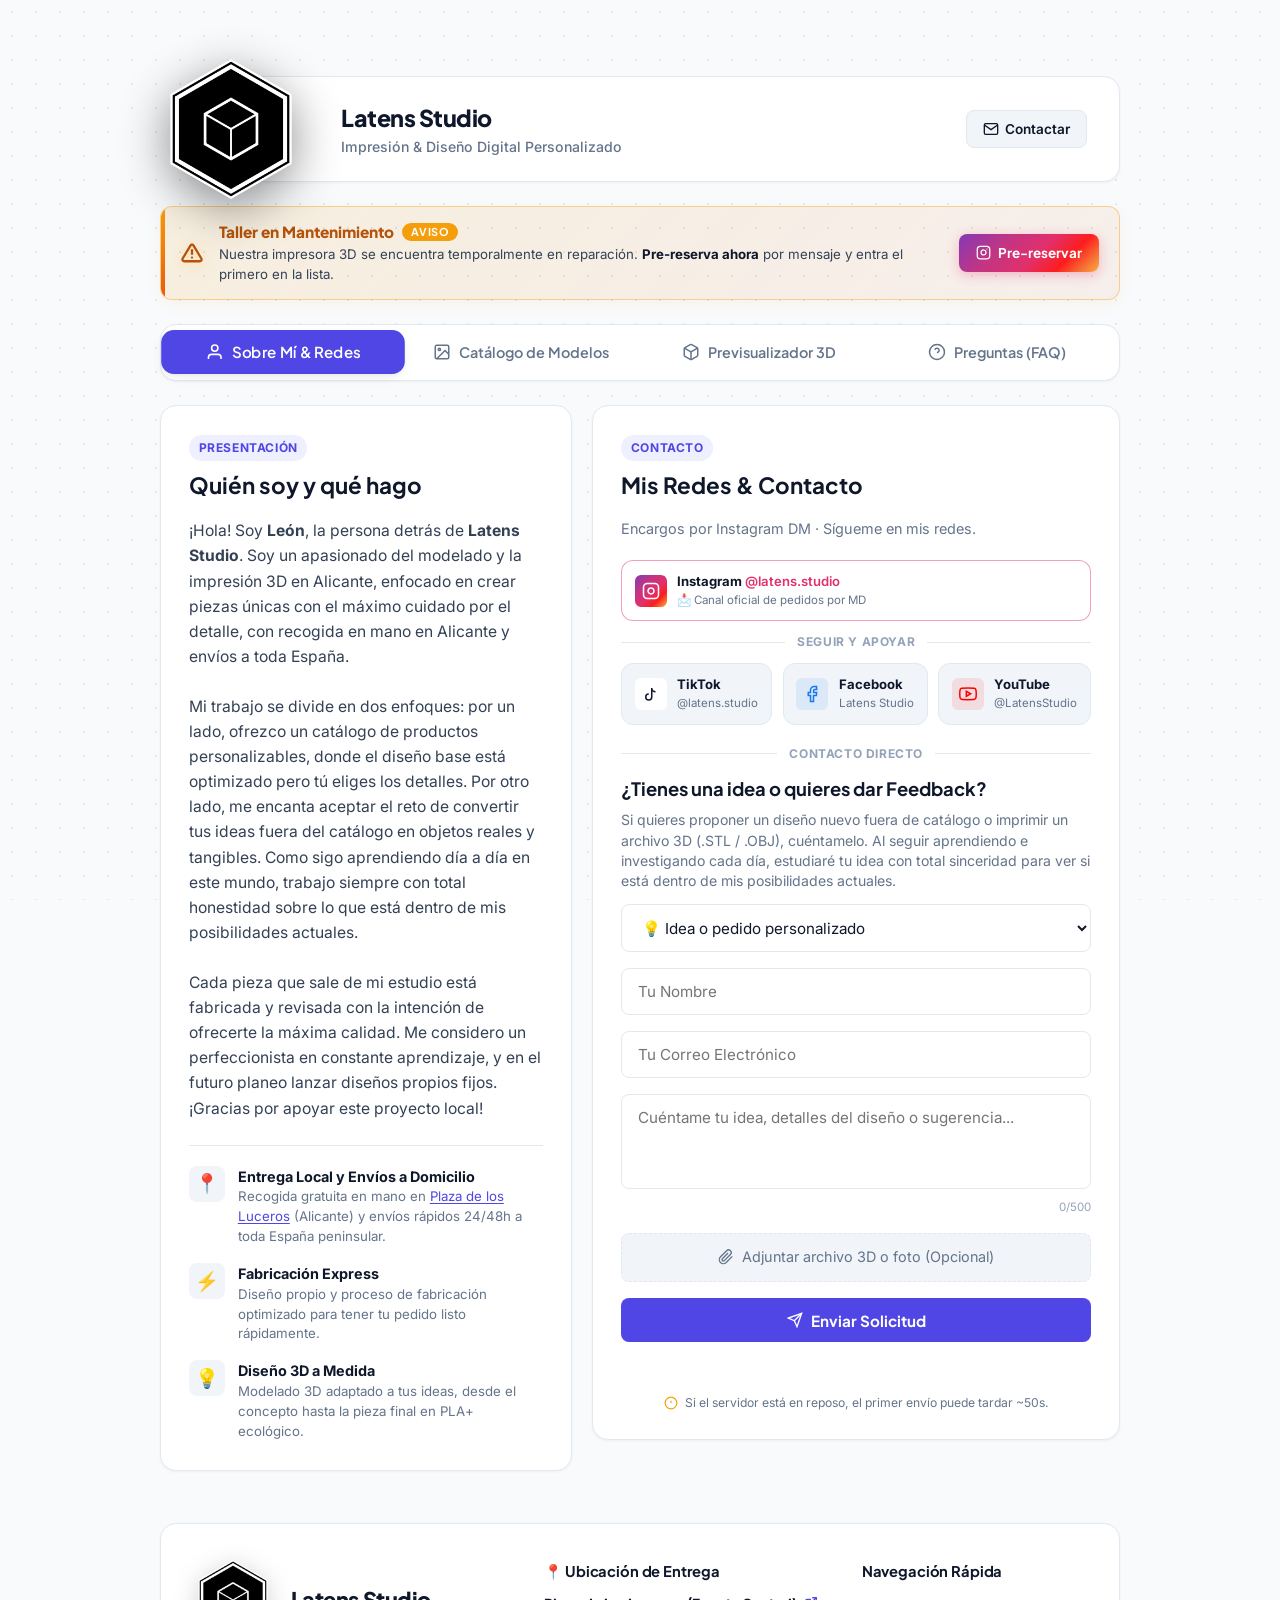
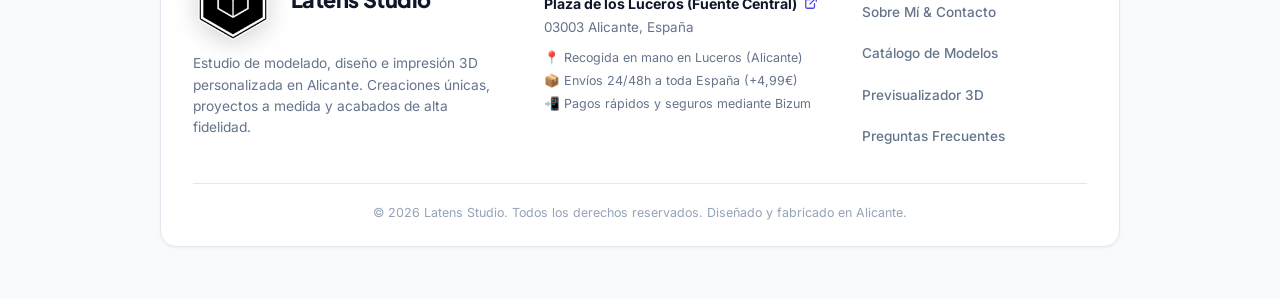
==== commit 5352eda1: "Add files via upload" ====
--- a/index.html
+++ b/index.html
@@ -1,4 +1,4 @@
-<!DOCTYPE html>
+﻿<!DOCTYPE html>
 <html lang="es">
 <head>
     <meta charset="UTF-8">
@@ -258,6 +258,38 @@
         </header>
 
         <!-- BARRA DE NAVEGACIÓN ESTRUCTURADA POR SECCIONES (TABS CON WAI-ARIA) -->
+        
+    <!-- ============================================== -->
+        <!-- ALERTA DE MANTENIMIENTO TEMPORAL (QUITAR AL ARREGLAR IMPRESORA) -->
+    <!-- ============================================== -->
+    <div class="maintenance-alert-banner">
+        <div class="maintenance-banner-content">
+            <div class="maintenance-banner-icon">
+                <svg width="22" height="22" viewBox="0 0 24 24" fill="none" stroke="#b45309" stroke-width="2.5" stroke-linecap="round" stroke-linejoin="round">
+                    <path d="M10.29 3.86L1.82 18a2 2 0 0 0 1.71 3h16.94a2 2 0 0 0 1.71-3L13.71 3.86a2 2 0 0 0-3.42 0z"></path>
+                    <line x1="12" y1="9" x2="12" y2="13"></line>
+                    <line x1="12" y1="17" x2="12.01" y2="17"></line>
+                </svg>
+            </div>
+            <div class="maintenance-banner-text">
+                <h4 class="maintenance-banner-title">
+                    Taller en Mantenimiento 
+                    <span class="maintenance-banner-tag">Aviso</span>
+                </h4>
+                <p class="maintenance-banner-desc">
+                    Nuestra impresora 3D se encuentra temporalmente en reparación. <strong>Pre-reserva ahora</strong> por mensaje y entra el primero en la lista.
+                </p>
+            </div>
+        </div>
+        <div class="maintenance-banner-action">
+            <a href="https://ig.me/m/latens.studio" class="btn-banner-reserve" target="_blank" rel="noopener noreferrer">
+                <svg width="15" height="15" viewBox="0 0 24 24" fill="none" stroke="currentColor" stroke-width="2" stroke-linecap="round" stroke-linejoin="round"><rect x="2" y="2" width="20" height="20" rx="5" ry="5"></rect><path d="M16 11.37A4 4 0 1 1 12.63 8 4 4 0 0 1 16 11.37z"></path><line x1="17.5" y1="6.5" x2="17.51" y2="6.5"></line></svg>
+                Pre-reservar
+            </a>
+        </div>
+    </div>
+    <!-- ============================================== -->
+
         <nav class="nav-tabs" role="tablist" aria-label="Secciones del sitio">
             <button class="nav-tab-btn active" data-target="tab-profile" id="tab-btn-profile" data-gc-event="Tab_Perfil" role="tab" aria-selected="true" aria-controls="tab-profile" tabindex="0">
                 <svg width="18" height="18" viewBox="0 0 24 24" fill="none" stroke="currentColor" stroke-width="2" aria-hidden="true"><path d="M20 21v-2a4 4 0 0 0-4-4H8a4 4 0 0 0-4 4v2"></path><circle cx="12" cy="7" r="4"></circle></svg>
@@ -1186,3 +1218,5 @@
     <script data-goatcounter="https://lts.goatcounter.com/count" async src="//gc.zgo.at/count.js"></script>
 </body>
 </html>
+
+
